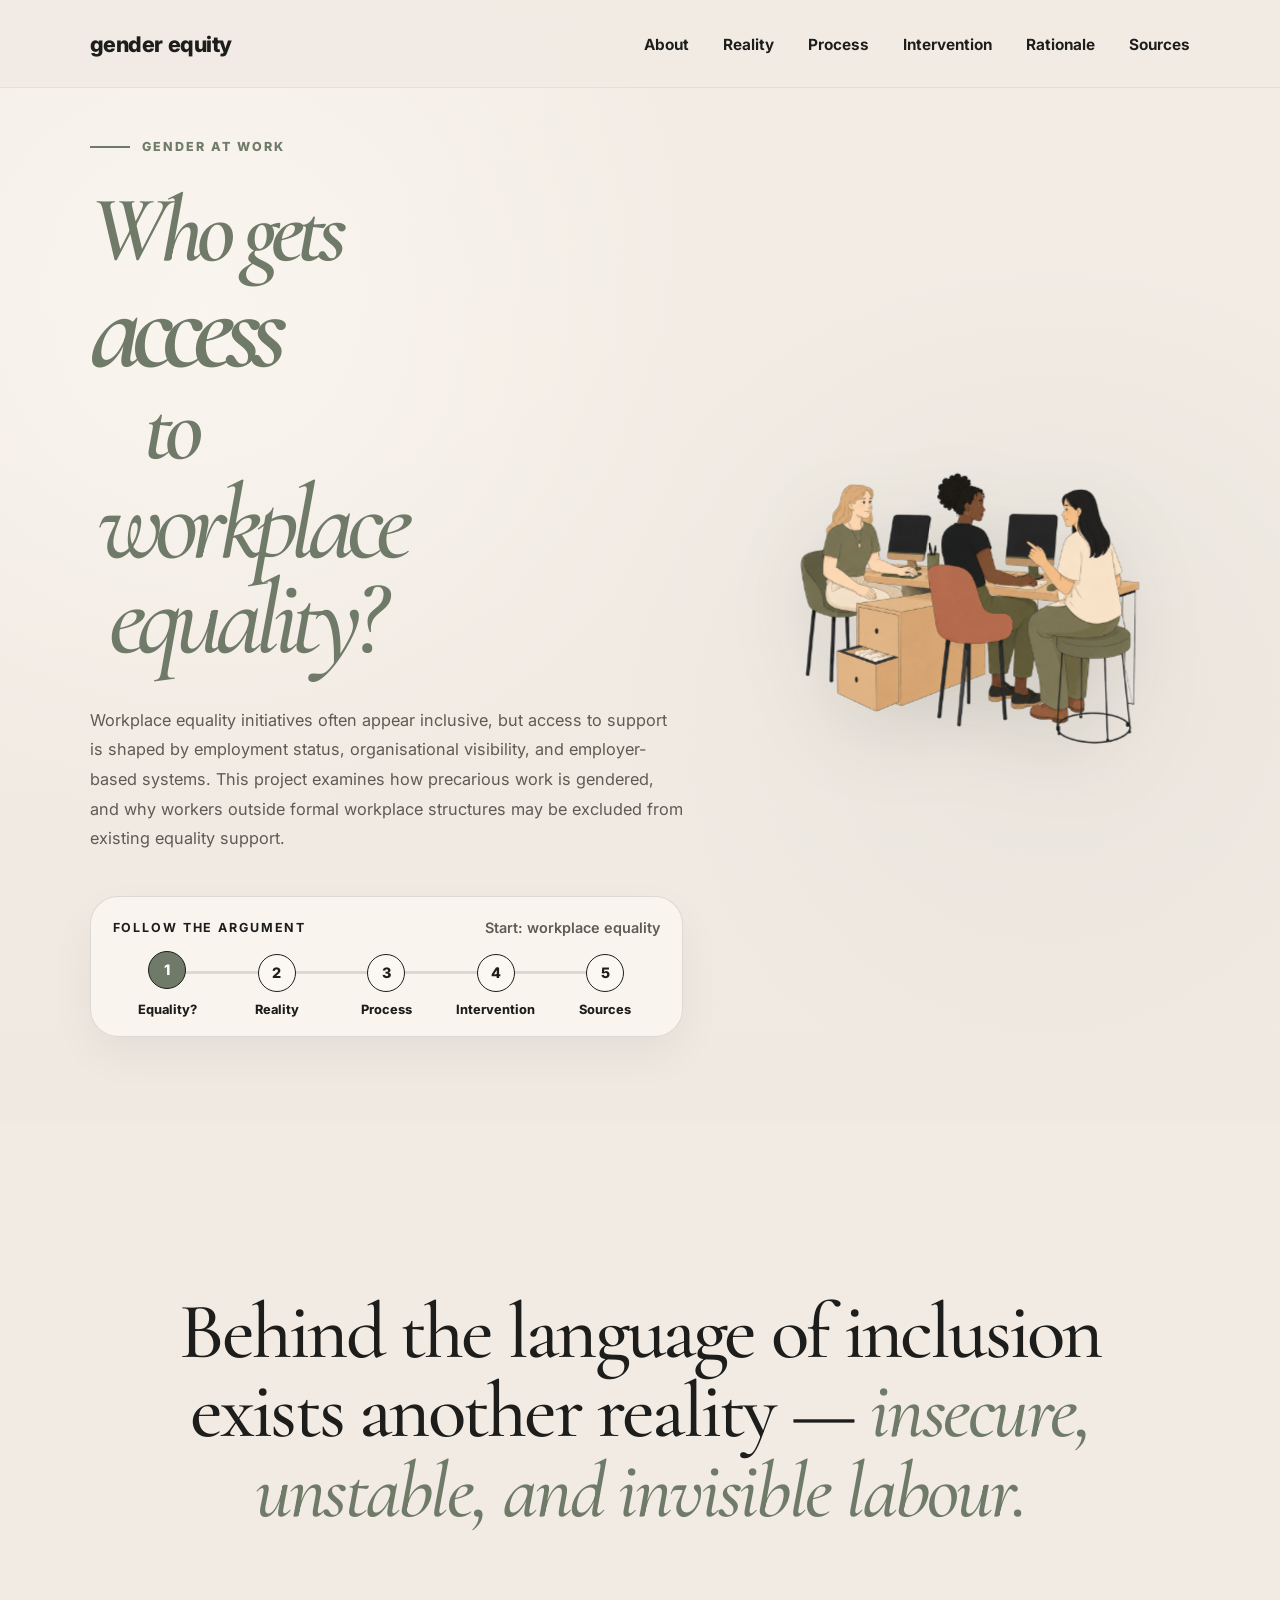
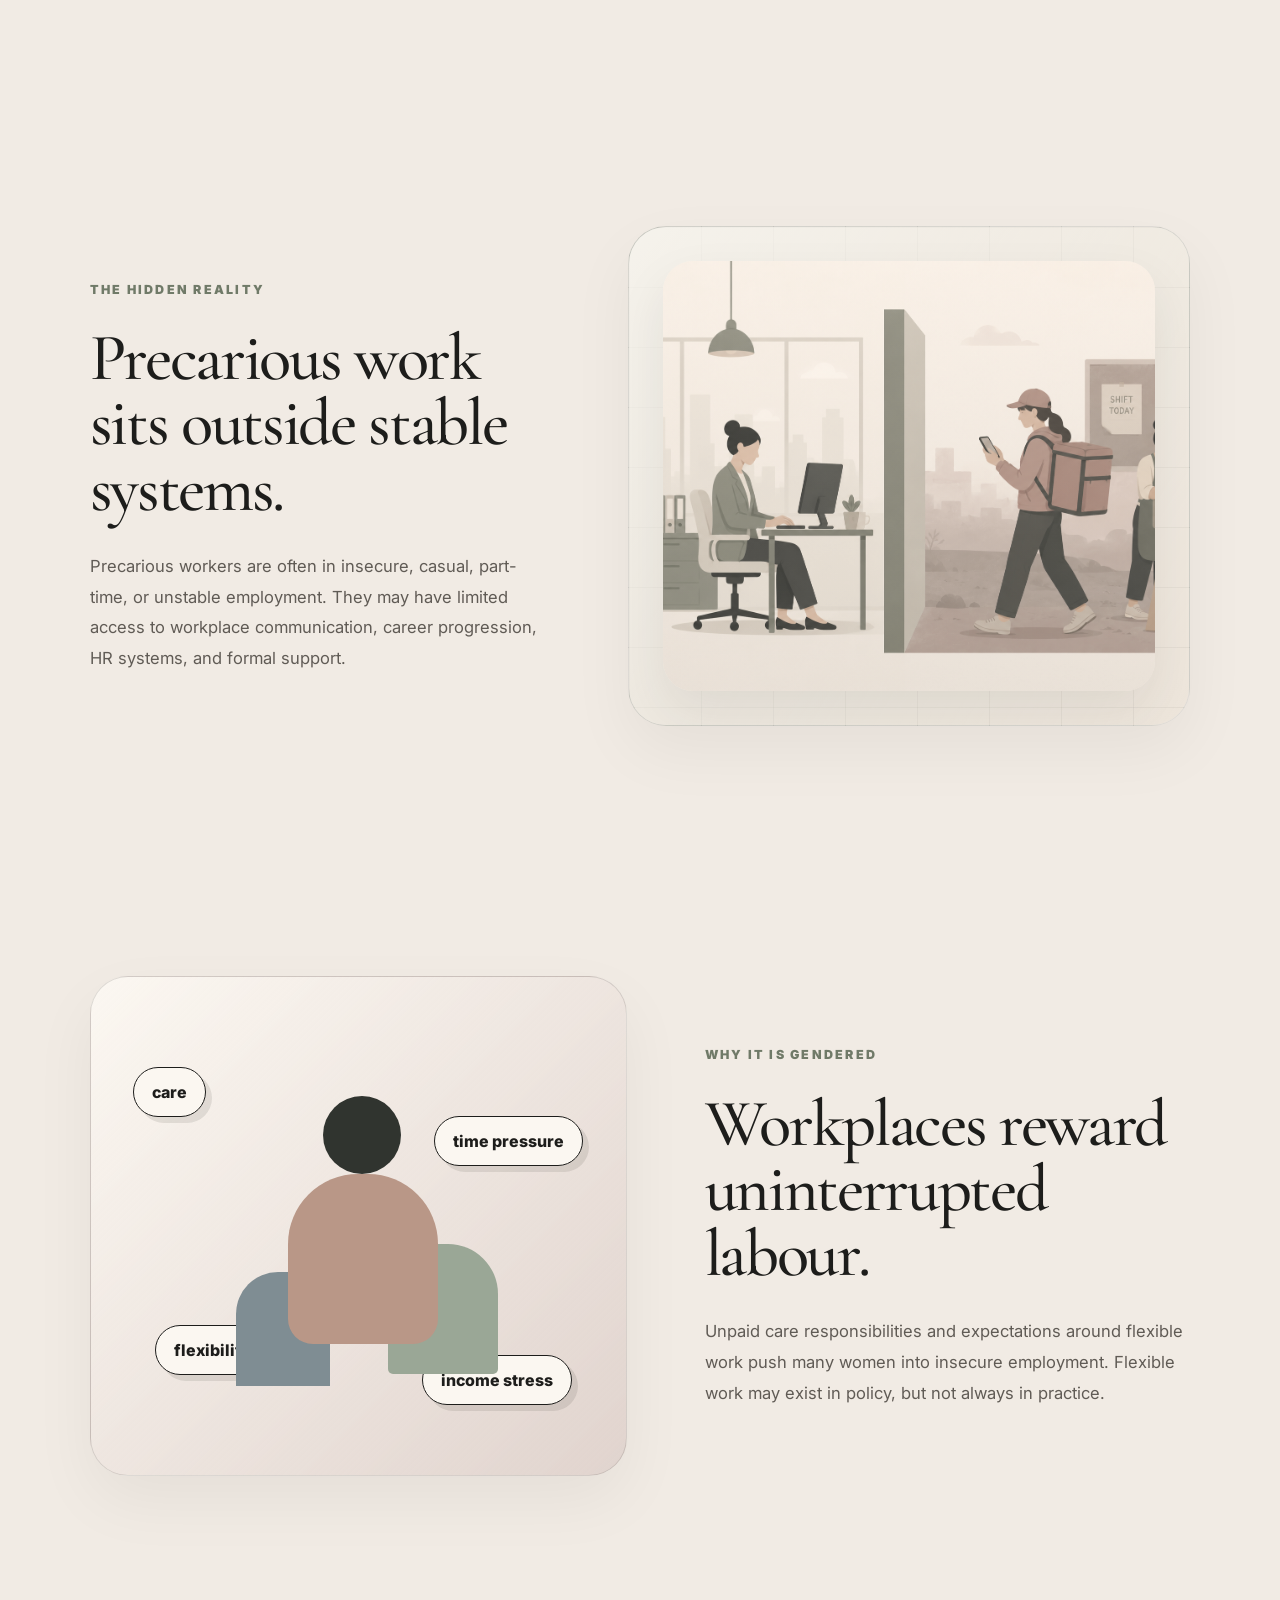
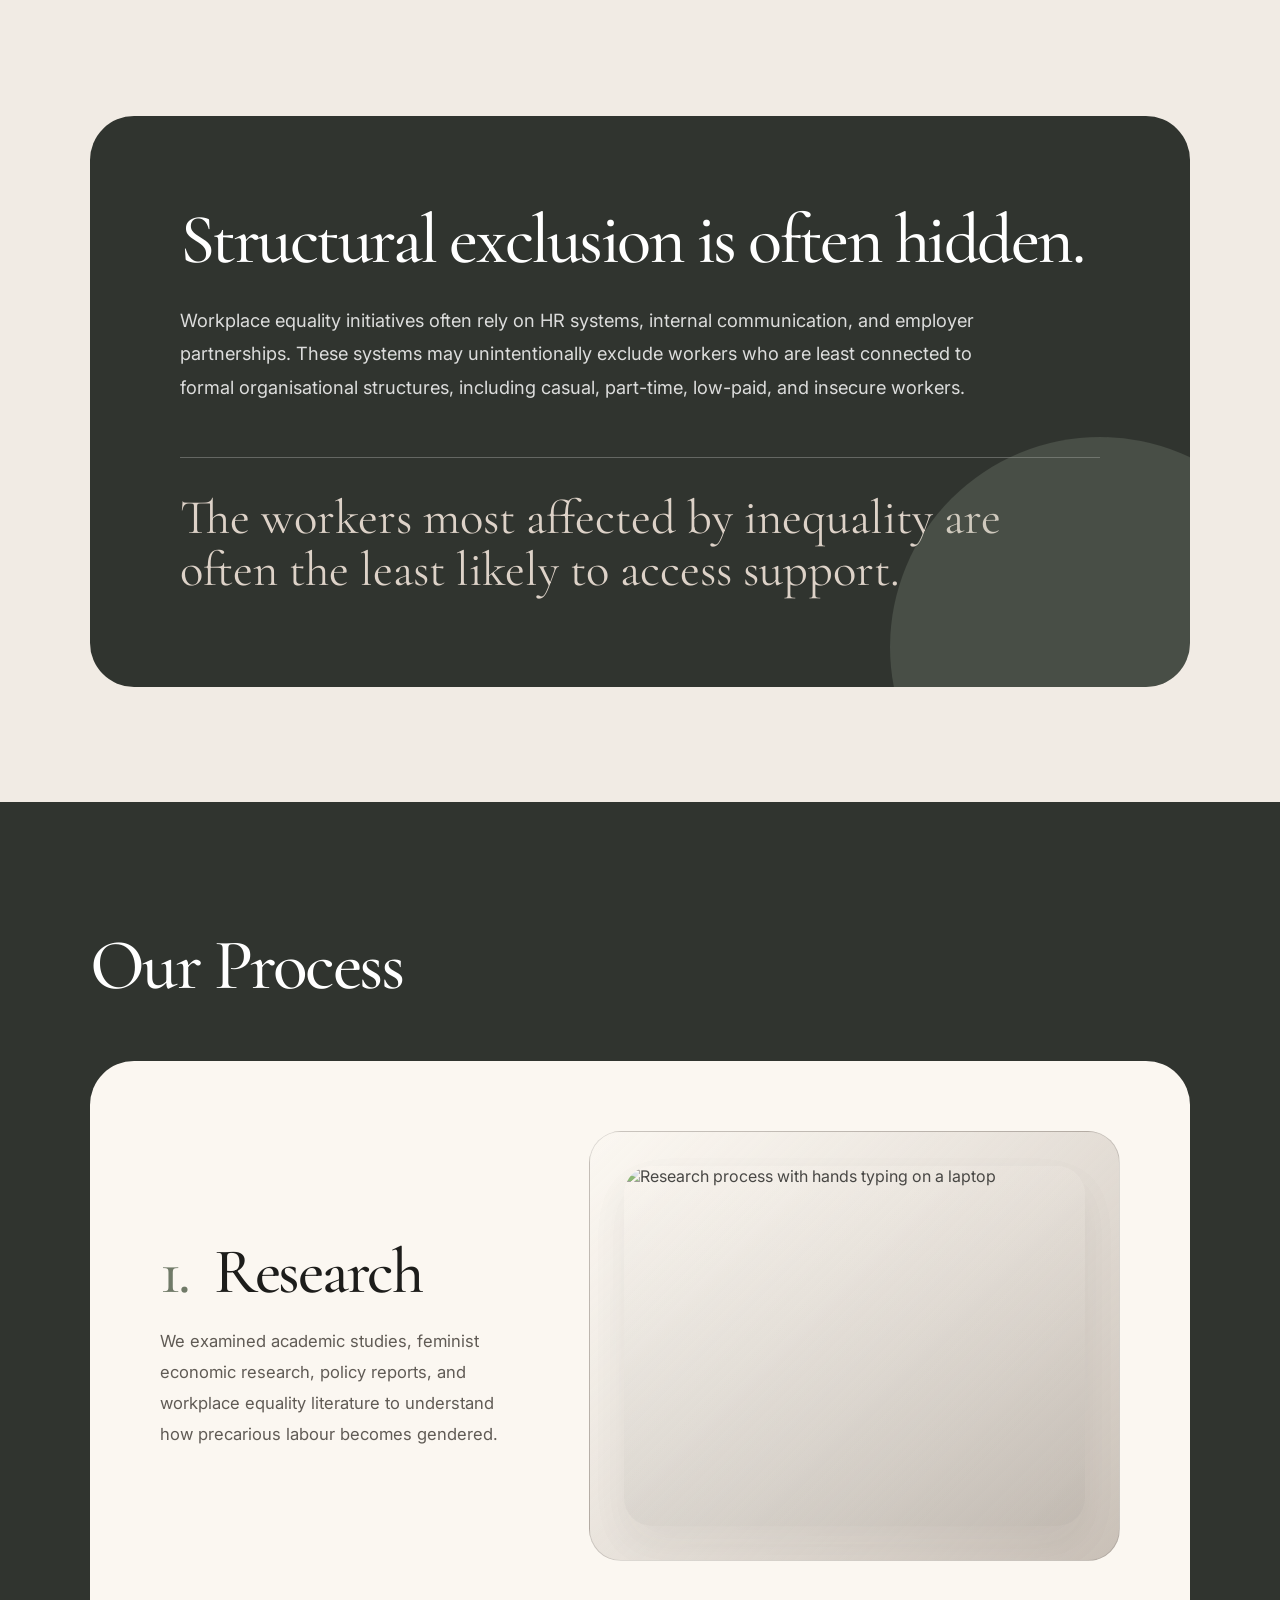
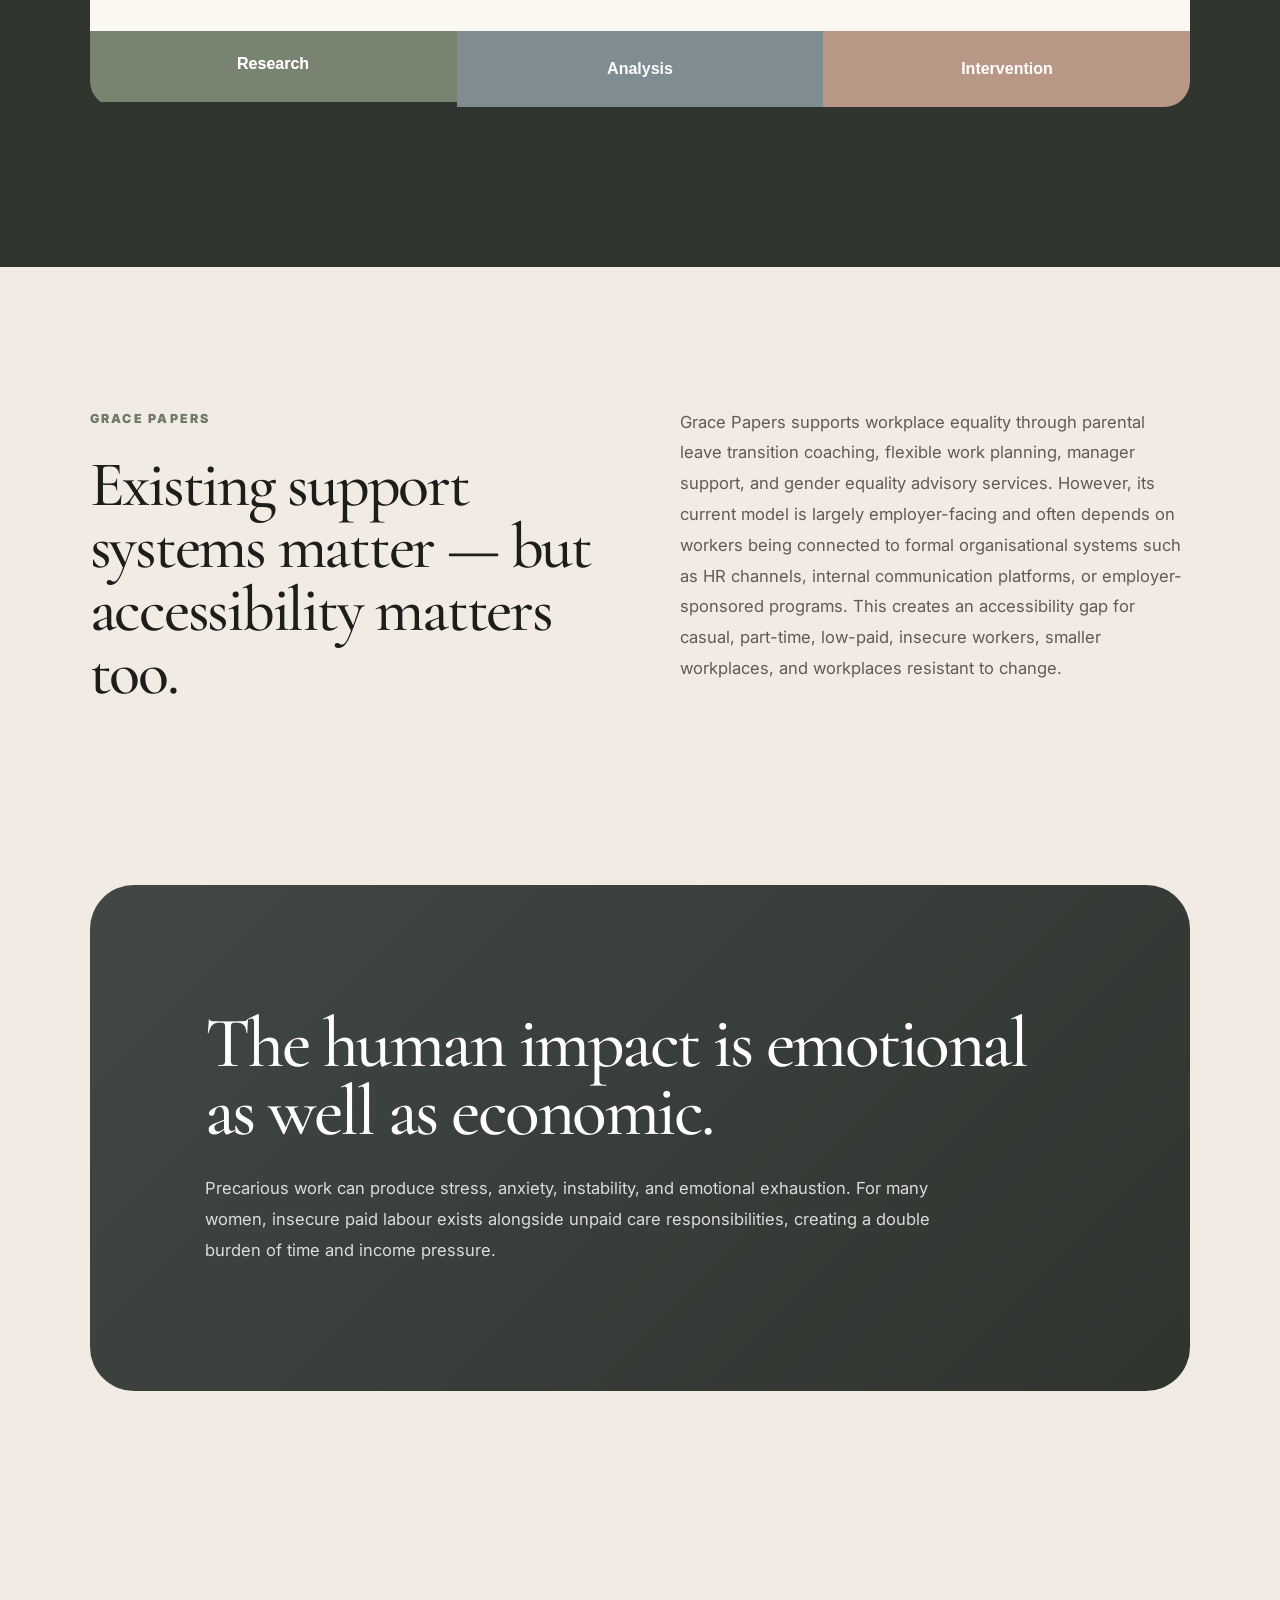
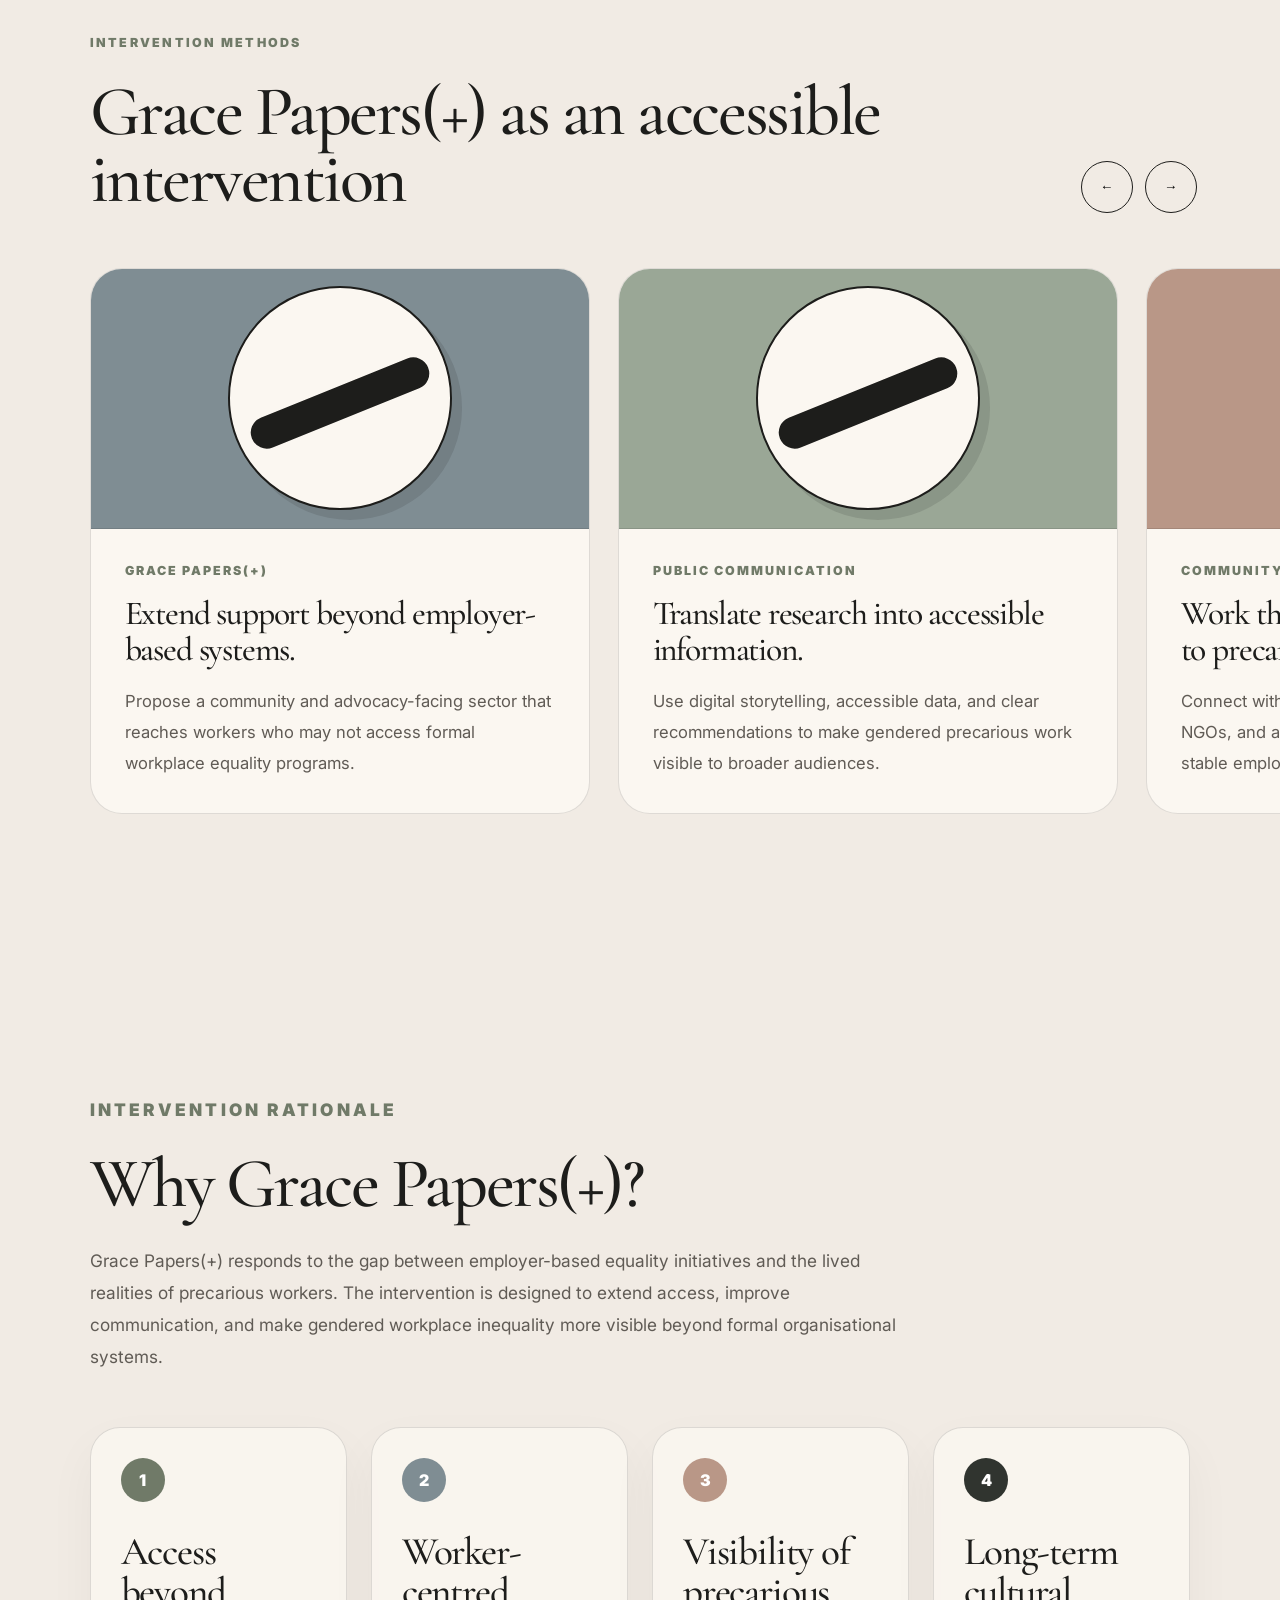
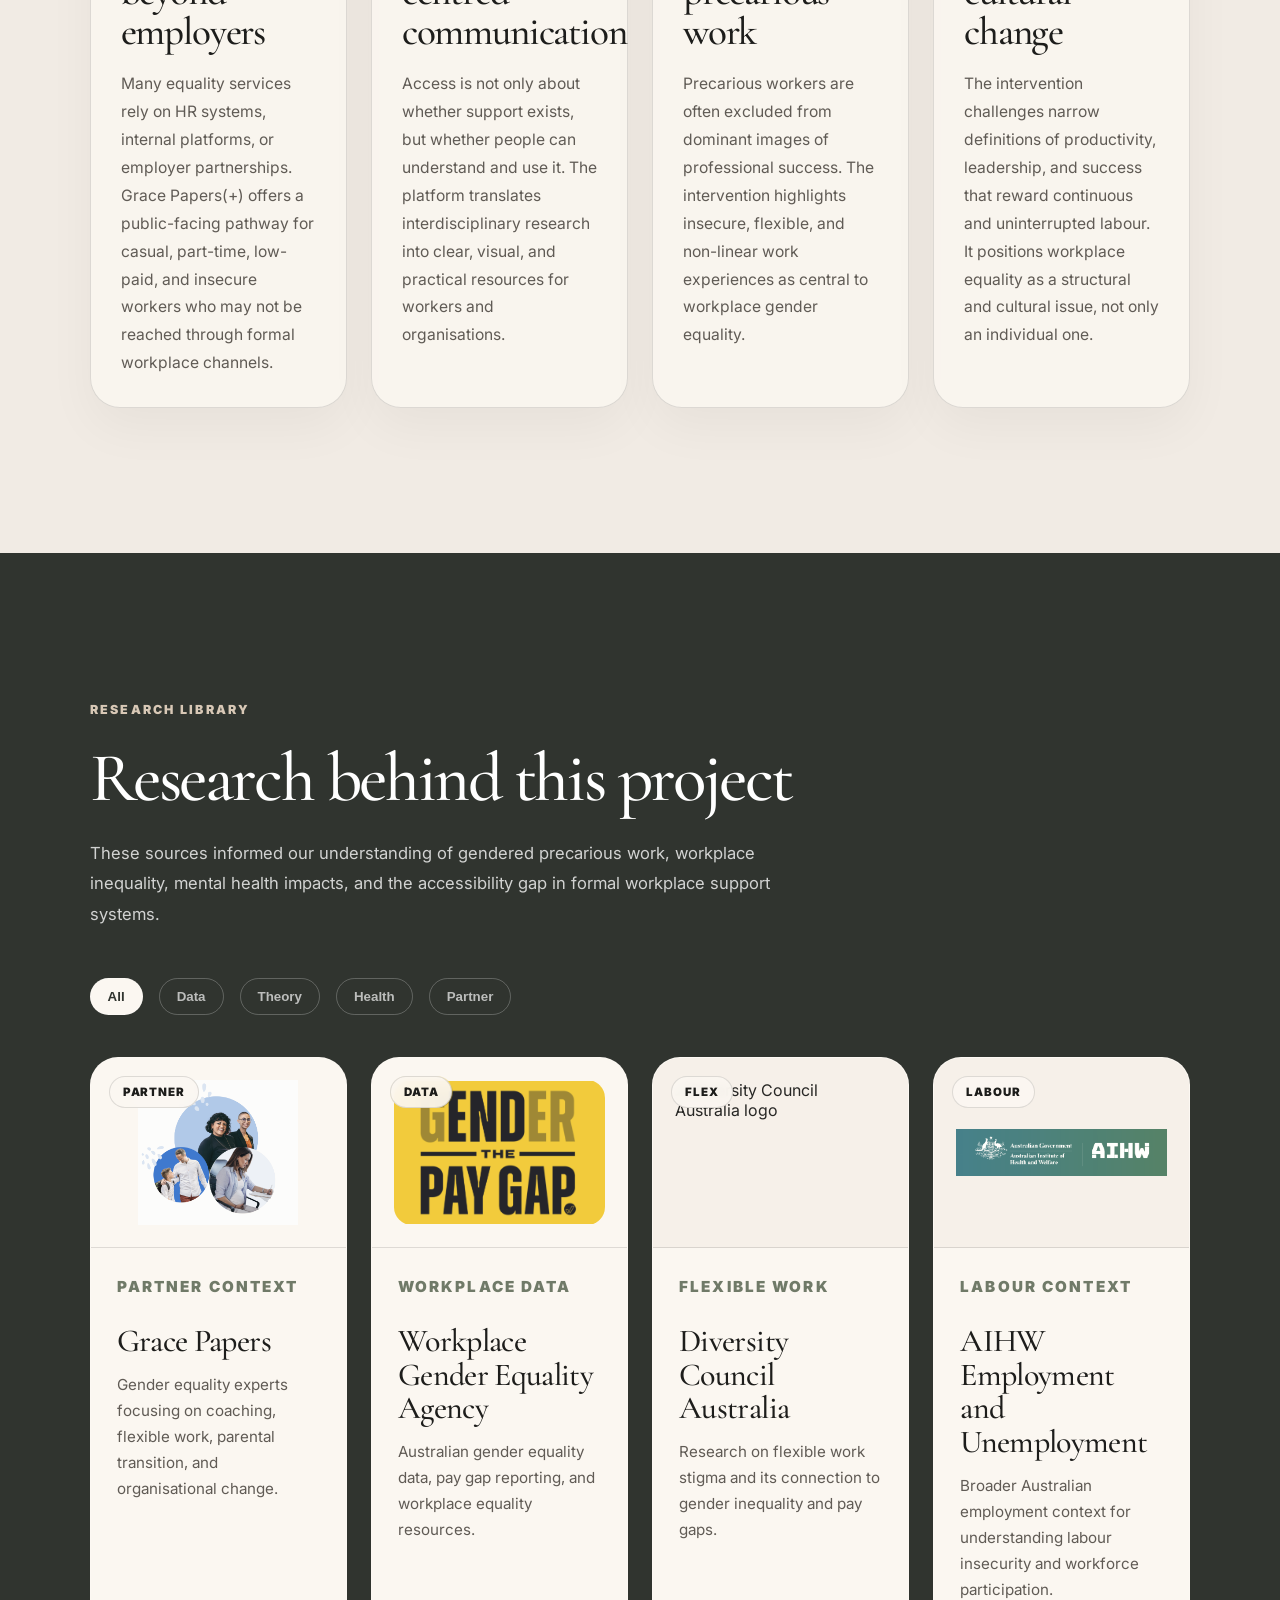
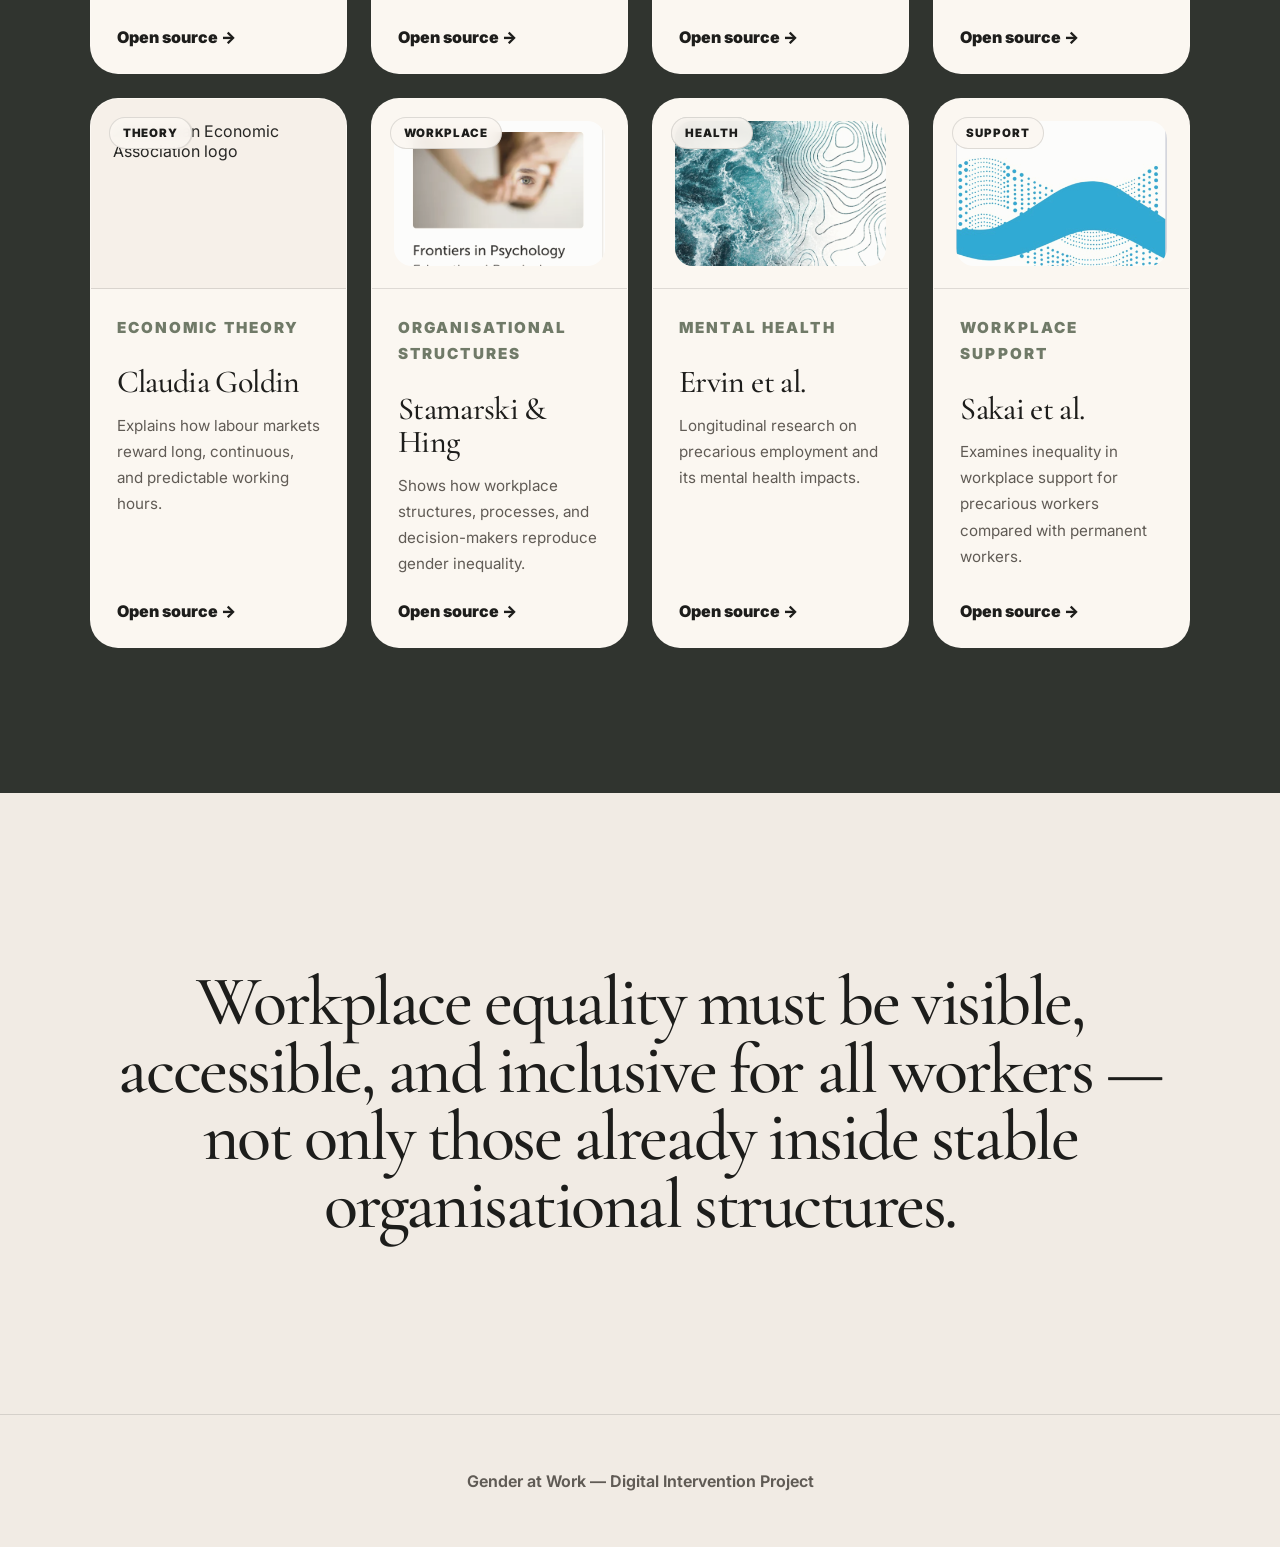
==== index.html @ 696046bb "Update index.html" ====
<!DOCTYPE html>
<html lang="en">
<head>
  <meta charset="UTF-8" />
  <meta name="viewport" content="width=device-width, initial-scale=1.0" />

  <title>Gender Equity & Precarious Work</title>

  <link rel="preconnect" href="https://fonts.googleapis.com">
  <link rel="preconnect" href="https://fonts.gstatic.com" crossorigin>
  <link href="https://fonts.googleapis.com/css2?family=Inter:wght@300;400;500;600;700;800&family=Cormorant+Garamond:wght@400;500;600&display=swap" rel="stylesheet">

  <style>
    :root{
      --bg:#f1ebe4;
      --paper:#fbf7f1;
      --paper2:#e5ded5;
      --ink:#1d1d1b;
      --muted:#605b55;
      --line:rgba(29,29,27,.13);

      --sage:#9aa796;
      --sage-dark:#707a68;
      --stone:#c9c0b7;
      --clay:#b99787;
      --rose:#c6aeaa;
      --slate:#7f8d93;
      --sand:#d8c9b8;
      --charcoal:#30342f;
    }

    *{
      margin:0;
      padding:0;
      box-sizing:border-box;
    }

    html{
      scroll-behavior:smooth;
    }

    body{
      background:var(--bg);
      color:var(--ink);
      font-family:"Inter", sans-serif;
      overflow-x:hidden;
    }

    h1,h2,h3{
      font-family:"Cormorant Garamond", serif;
      font-weight:500;
      letter-spacing:-.035em;
    }

    p{
      color:var(--muted);
      line-height:1.85;
      font-size:1.04rem;
    }

    .page-progress{
      position:fixed;
      top:0;
      left:0;
      height:4px;
      width:0%;
      background:var(--sage-dark);
      z-index:9999;
    }

    nav{
      position:fixed;
      top:0;
      left:0;
      width:100%;
      height:88px;
      padding:0 7%;
      display:flex;
      justify-content:space-between;
      align-items:center;
      z-index:1000;
      background:rgba(241,235,228,.92);
      backdrop-filter:blur(18px);
      border-bottom:1px solid rgba(29,29,27,.06);
      transition:.3s ease;
    }

    nav.scrolled{
      height:72px;
      box-shadow:0 8px 28px rgba(29,29,27,.06);
    }

    .logo{
      font-size:1.35rem;
      font-weight:800;
      text-transform:lowercase;
      letter-spacing:-.02em;
    }

    nav ul{
      display:flex;
      gap:34px;
      list-style:none;
    }

    nav a{
      color:var(--ink);
      text-decoration:none;
      font-weight:680;
      font-size:.96rem;
      transition:.25s ease;
    }

    nav a:hover{
      color:var(--sage-dark);
    }

    .fade-up{
      opacity:0;
      transform:translateY(42px);
      transition:opacity .85s ease, transform .85s ease;
    }

    .fade-up.show{
      opacity:1;
      transform:translateY(0);
    }

    /* HERO */

    .hero{
      min-height:100vh;
      padding:145px 7% 80px;
      display:grid;
      grid-template-columns:1.08fr .92fr;
      gap:72px;
      align-items:center;
    }

    .eyebrow{
      display:inline-flex;
      align-items:center;
      gap:12px;
      margin-bottom:26px;
      color:var(--sage-dark);
      font-size:.78rem;
      letter-spacing:.16em;
      text-transform:uppercase;
      font-weight:800;
    }

    .eyebrow::before{
      content:"";
      width:40px;
      height:2px;
      background:var(--sage-dark);
    }

    .hero h1{
      font-size:clamp(4rem, 7.8vw, 8.2rem);
      line-height:.89;
      max-width:1000px;
    }

    .hero h1 span{
      color:var(--sage-dark);
      font-style:italic;
    }

    .hero-description{
      margin-top:38px;
      max-width:660px;
      font-size:1.12rem;
    }

    /* PROGRESS NODES */

    .journey-progress{
      margin-top:42px;
      max-width:770px;
      background:rgba(251,247,241,.82);
      border:1px solid var(--line);
      border-radius:28px;
      padding:22px 22px 18px;
      box-shadow:0 18px 44px rgba(29,29,27,.05);
    }

    .journey-top{
      display:flex;
      justify-content:space-between;
      align-items:center;
      gap:16px;
      margin-bottom:18px;
    }

    .journey-top strong{
      font-size:.78rem;
      letter-spacing:.15em;
      text-transform:uppercase;
    }

    .journey-top span{
      color:var(--muted);
      font-size:.9rem;
      font-weight:600;
    }

    .journey-line{
      position:relative;
      display:grid;
      grid-template-columns:repeat(5,1fr);
    }

    .journey-line::before{
      content:"";
      position:absolute;
      left:8%;
      right:8%;
      top:17px;
      height:3px;
      background:rgba(29,29,27,.13);
      border-radius:999px;
      z-index:0;
    }

    .journey-fill{
      position:absolute;
      left:8%;
      top:17px;
      height:3px;
      width:0%;
      background:var(--sage-dark);
      border-radius:999px;
      z-index:1;
      transition:.25s ease;
    }

    .journey-node{
      position:relative;
      z-index:2;
      display:flex;
      flex-direction:column;
      align-items:center;
      gap:10px;
      text-decoration:none;
      color:var(--ink);
    }

    .journey-dot{
      width:38px;
      height:38px;
      border-radius:50%;
      border:1.7px solid var(--ink);
      background:var(--paper);
      display:flex;
      align-items:center;
      justify-content:center;
      font-weight:800;
      font-size:.9rem;
      transition:.3s ease;
    }

    .journey-node.active .journey-dot,
    .journey-node:hover .journey-dot{
      background:var(--sage-dark);
      color:white;
      transform:translateY(-3px);
    }

    .journey-label{
      font-size:.8rem;
      font-weight:750;
      text-align:center;
      max-width:100px;
      line-height:1.25;
    }

    /* HERO VISUAL WITH UPLOADED OFFICE IMAGE - CLEAN VERSION */

    .hero-art{
      min-height:680px;
      position:relative;
      overflow:hidden;
      border-radius:42px;
      background:
        radial-gradient(circle at 50% 45%, rgba(251,247,241,.95), rgba(216,201,184,.62) 52%, rgba(198,174,170,.35) 100%);
      border:1px solid var(--line);
      box-shadow:0 34px 80px rgba(29,29,27,.07);
      isolation:isolate;
    }

    .office-grid{
      display:none;
    }

    .ribbon{
      position:absolute;
      left:-18%;
      width:150%;
      height:62px;
      border-radius:999px;
      opacity:.35;
      mix-blend-mode:multiply;
      z-index:2;
    }

    .ribbon.one{
      top:34%;
      background:var(--sage);
      transform:rotate(-7deg);
      animation:ribbonOne 7s ease-in-out infinite;
    }

    .ribbon.two{
      top:63%;
      background:var(--rose);
      opacity:.18;
      transform:rotate(5deg);
      animation:ribbonTwo 8s ease-in-out infinite;
    }

    @keyframes ribbonOne{
      0%,100%{transform:translateX(-70px) rotate(-7deg);}
      50%{transform:translateX(60px) rotate(-7deg);}
    }

    @keyframes ribbonTwo{
      0%,100%{transform:translateX(60px) rotate(5deg);}
      50%{transform:translateX(-60px) rotate(5deg);}
    }

    .note{
      position:absolute;
      z-index:7;
      background:rgba(251,247,241,.94);
      border:1.7px solid var(--ink);
      border-radius:14px;
      padding:15px 18px;
      font-weight:800;
      box-shadow:7px 7px 0 rgba(29,29,27,.1);
      animation:floatNote 4.5s ease-in-out infinite;
      white-space:nowrap;
    }

    .note.n1{
      right:8%;
      top:13%;
      transform:rotate(3deg);
    }

    .note.n2{
      left:8%;
      top:16%;
      transform:rotate(-6deg);
      animation-delay:1s;
    }

    .note.n3{
      right:8%;
      bottom:8%;
      transform:rotate(-3deg);
      animation-delay:.4s;
    }

    @keyframes floatNote{
      0%,100%{margin-top:0;}
      50%{margin-top:-12px;}
    }

    .hero-image-wrap{
      position:absolute;
      left:50%;
      bottom:10%;
      width:108%;
      max-width:850px;
      z-index:4;
      transform:translateX(-50%);
      animation:assetFloat 5s ease-in-out infinite;
      filter:drop-shadow(0 26px 32px rgba(29,29,27,.14));
    }

    .hero-image-asset{
      display:block;
      width:100%;
      height:auto;
      object-fit:contain;
      filter:saturate(.82) sepia(.08) contrast(.96) brightness(1.02);
      mix-blend-mode:normal;
    }

    @keyframes assetFloat{
      0%,100%{
        transform:translateX(-50%) translateY(0);
      }
      50%{
        transform:translateX(-50%) translateY(-14px);
      }
    }

    .hero-art::after{
      content:"";
      position:absolute;
      inset:0;
      background:
        linear-gradient(180deg, rgba(251,247,241,.16), transparent 24%, transparent 72%, rgba(241,235,228,.18));
      pointer-events:none;
      z-index:6;
    }

    /* CONTENT */

    .big-statement{
      padding:170px 8%;
      text-align:center;
    }

    .big-statement h2{
      font-size:clamp(3rem, 6.2vw, 7rem);
      line-height:1;
      max-width:1280px;
      margin:auto;
    }

    .big-statement em{
      color:var(--sage-dark);
      font-style:italic;
    }

    .split-section{
      padding:125px 7%;
      display:grid;
      grid-template-columns:.9fr 1.1fr;
      gap:78px;
      align-items:center;
    }

    .split-section.reverse{
      grid-template-columns:1.05fr .95fr;
    }

    .section-tag{
      color:var(--sage-dark);
      font-size:.78rem;
      text-transform:uppercase;
      letter-spacing:.18em;
      font-weight:900;
      margin-bottom:24px;
    }

    .split-section h2{
      font-size:clamp(3.2rem, 5.2vw, 5.8rem);
      line-height:.98;
      margin-bottom:30px;
    }

    .visual-card{
      min-height:500px;
      border-radius:38px;
      background:var(--paper);
      border:1px solid var(--line);
      position:relative;
      overflow:hidden;
      box-shadow:0 25px 65px rgba(29,29,27,.05);
    }

    .visual-card.policy{
      background:
        linear-gradient(120deg, rgba(154,167,150,.26), transparent),
        linear-gradient(90deg, rgba(29,29,27,.08) 1px, transparent 1px) 0 0/72px 100%,
        linear-gradient(rgba(29,29,27,.08) 1px, transparent 1px) 0 0/100% 60px,
        var(--paper);
    }

    .visual-card.care{
      background:linear-gradient(135deg,var(--paper),rgba(198,174,170,.38));
    }

    .mini-person{
      position:absolute;
      width:210px;
      height:260px;
      left:50%;
      top:50%;
      transform:translate(-50%,-50%);
    }

    .mini-person::before{
      content:"";
      position:absolute;
      left:70px;
      top:0;
      width:78px;
      height:78px;
      border-radius:50%;
      background:var(--charcoal);
    }

    .mini-person::after{
      content:"";
      position:absolute;
      left:35px;
      top:78px;
      width:150px;
      height:170px;
      border-radius:70px 70px 25px 25px;
      background:var(--clay);
      box-shadow:80px 50px 0 -20px var(--sage), -80px 70px 0 -28px var(--slate);
    }

    .floating-word{
      position:absolute;
      padding:14px 18px;
      border:1.6px solid var(--ink);
      border-radius:999px;
      background:var(--paper);
      font-weight:800;
      box-shadow:6px 6px 0 rgba(29,29,27,.1);
    }

    .w1{left:8%;top:18%;}
    .w2{right:8%;top:28%;}
    .w3{left:12%;bottom:20%;}
    .w4{right:10%;bottom:14%;}

    .exclusion{
      margin:115px 7%;
      padding:90px;
      border-radius:44px;
      background:var(--charcoal);
      color:white;
      position:relative;
      overflow:hidden;
    }

    .exclusion::after{
      content:"";
      position:absolute;
      width:420px;
      height:420px;
      right:-120px;
      bottom:-170px;
      background:var(--sage);
      border-radius:50%;
      opacity:.22;
    }

    .exclusion h2{
      font-size:clamp(3rem, 5.5vw, 6.2rem);
      line-height:.96;
      margin-bottom:30px;
      max-width:1000px;
    }

    .exclusion p{
      color:rgba(255,255,255,.83);
      max-width:850px;
      font-size:1.14rem;
    }

    .quote-line{
      margin-top:52px;
      padding-top:34px;
      border-top:1px solid rgba(255,255,255,.25);
      font-family:"Cormorant Garamond",serif;
      font-size:clamp(2.3rem, 3.8vw, 4.2rem);
      line-height:1.08;
      color:#ddd2c8;
    }

    /* PROCESS */

    .process{
      padding:130px 7% 160px;
      background:var(--charcoal);
      color:white;
    }

    .process h2{
      font-size:clamp(3.5rem, 5.6vw, 6.4rem);
      line-height:.96;
      margin-bottom:60px;
    }

    .process-stage{
      background:var(--paper);
      color:var(--ink);
      border-radius:44px 44px 0 0;
      min-height:560px;
      padding:70px;
      display:grid;
      grid-template-columns:.82fr 1.18fr;
      gap:60px;
      align-items:center;
    }

    .stage-copy{display:none;}
    .stage-copy.active{
      display:block;
      animation:contentIn .45s ease both;
    }

    .stage-copy h3{
      font-size:clamp(3.2rem, 5vw, 5.8rem);
      line-height:.95;
      margin-bottom:24px;
    }

    .stage-copy h3 span{
      color:var(--sage-dark);
      margin-right:12px;
    }

    .stage-visual{
      position:relative;
      min-height:430px;
      border-radius:32px;
      overflow:hidden;
      border:1px solid var(--line);
      background:linear-gradient(135deg,var(--paper),var(--stone));
    }

    .shape{
      position:absolute;
      border:2.6px solid var(--ink);
      box-shadow:10px 10px 0 rgba(29,29,27,.11);
    }

    .shape.laptop{
      width:320px;height:190px;right:11%;top:18%;
      border-radius:18px;background:var(--slate);
    }

    .shape.laptop::after{
      content:"research";
      color:white;
      font-weight:900;
      text-transform:uppercase;
      letter-spacing:.18em;
      position:absolute;
      inset:0;
      display:flex;
      align-items:center;
      justify-content:center;
    }

    .shape.circle{
      width:145px;height:145px;border-radius:50%;
      left:12%;bottom:12%;background:var(--clay);
    }

    .shape.paper{
      width:220px;height:140px;
      left:15%;top:18%;
      border-radius:18px;background:var(--paper);
      transform:rotate(-7deg);
    }

    .shape.bar{
      width:65%;height:55px;
      left:18%;bottom:22%;
      border-radius:999px;background:var(--sage);
      transform:rotate(-5deg);
    }

    .process-buttons{
      display:grid;
      grid-template-columns:repeat(3,1fr);
      border-radius:0 0 26px 26px;
      overflow:hidden;
    }

    .process-buttons button{
      min-height:76px;
      border:0;
      color:white;
      font-weight:850;
      font-size:1rem;
      cursor:pointer;
      transition:.28s ease;
      background:var(--sage-dark);
    }

    .process-buttons button:nth-child(2){background:var(--slate);}
    .process-buttons button:nth-child(3){background:var(--clay);}

    .process-buttons button.active{
      filter:brightness(1.08);
      transform:translateY(-5px);
    }

    @keyframes contentIn{
      from{opacity:0;transform:translateY(18px);}
      to{opacity:1;transform:translateY(0);}
    }

    .grace{
      padding:140px 7%;
      display:grid;
      grid-template-columns:1fr 1fr;
      gap:80px;
    }

    .grace h2{
      font-size:clamp(3.2rem, 5vw, 5.7rem);
      line-height:.98;
    }

    .impact{
      margin:40px 7% 110px;
      border-radius:44px;
      overflow:hidden;
      background:
        linear-gradient(rgba(48,52,47,.78),rgba(48,52,47,.78)),
        linear-gradient(135deg,var(--slate),var(--charcoal));
      color:white;
      padding:125px 9%;
    }

    .impact h2{
      font-size:clamp(3.2rem, 5.6vw, 5.8rem);
      line-height:.96;
      margin-bottom:26px;
    }

    .impact p{
      color:rgba(255,255,255,.82);
      max-width:760px;
    }

    /* METHODS */

    .methods{
      padding:130px 0 145px 7%;
      overflow:hidden;
    }

    .methods-head{
      padding-right:7%;
      display:flex;
      justify-content:space-between;
      align-items:end;
      gap:30px;
      margin-bottom:55px;
    }

    .methods h2{
      font-size:clamp(3.5rem, 5.5vw, 6rem);
      line-height:.96;
    }

    .slider-controls{
      display:flex;
      gap:12px;
    }

    .slider-controls button{
      width:52px;height:52px;border-radius:50%;
      border:1.7px solid var(--ink);
      background:transparent;
      cursor:pointer;
      font-weight:900;
      transition:.25s ease;
    }

    .slider-controls button:hover{
      background:var(--ink);
      color:white;
    }

    .method-slider{
      display:flex;
      gap:28px;
      overflow-x:auto;
      padding-right:7%;
      scroll-snap-type:x mandatory;
      scrollbar-width:none;
      cursor:grab;
    }

    .method-slider::-webkit-scrollbar{display:none;}

    .method-card{
      min-width:min(500px,82vw);
      border-radius:32px;
      background:var(--paper);
      overflow:hidden;
      border:1px solid var(--line);
      scroll-snap-align:start;
      transition:.35s ease;
    }

    .method-card:hover{
      transform:translateY(-10px);
      box-shadow:0 26px 62px rgba(29,29,27,.08);
    }

    .method-visual{
      height:260px;
      position:relative;
      background:var(--slate);
      border-bottom:1px solid var(--line);
      overflow:hidden;
    }

    .method-visual.sage{background:var(--sage);}
    .method-visual.clay{background:var(--clay);}
    .method-visual.rose{background:var(--rose);}

    .method-visual::before{
      content:"";
      position:absolute;
      width:220px;height:220px;border-radius:50%;
      background:var(--paper);
      border:2.6px solid var(--ink);
      left:50%;top:50%;
      transform:translate(-50%,-50%);
      box-shadow:10px 10px 0 rgba(29,29,27,.12);
    }

    .method-visual::after{
      content:"";
      position:absolute;
      width:190px;height:32px;border-radius:999px;
      background:var(--ink);
      left:50%;top:52%;
      transform:translate(-50%,-50%) rotate(-22deg);
    }

    .method-content{
      padding:34px;
    }

    .method-content span{
      display:block;
      color:var(--sage-dark);
      font-size:.78rem;
      text-transform:uppercase;
      letter-spacing:.16em;
      font-weight:900;
      margin-bottom:18px;
    }

    .method-card h3{
      font-size:clamp(2.1rem,2.5vw,2.8rem);
      line-height:1.08;
      margin-bottom:18px;
    }

    /* SOURCES - fixed clean grid */

    .sources-section{
      padding:145px 7%;
      background:var(--charcoal);
      color:white;
    }

    .sources-header{
      max-width:900px;
      margin-bottom:48px;
    }

    .sources-header .section-tag{
      color:#d8c8b6;
    }

    .sources-header h2{
      font-size:clamp(3.4rem, 5.4vw, 6rem);
      line-height:.96;
      margin-bottom:26px;
    }

    .sources-header p{
      max-width:720px;
      color:rgba(255,255,255,.78);
    }

    .source-filters{
      display:flex;
      gap:16px;
      align-items:center;
      flex-wrap:wrap;
      margin-bottom:42px;
    }

    .source-filter{
      border:1px solid rgba(255,255,255,.24);
      background:transparent;
      color:rgba(255,255,255,.68);
      border-radius:999px;
      padding:10px 17px;
      font-weight:800;
      cursor:pointer;
      transition:.25s ease;
    }

    .source-filter:hover,
    .source-filter.active{
      color:var(--charcoal);
      background:var(--paper);
    }

    .sources-grid{
      display:grid;
      grid-template-columns:repeat(4, minmax(0, 1fr));
      gap:24px;
      align-items:stretch;
    }

    .source-card{
      min-height:430px;
      background:var(--paper);
      color:var(--ink);
      border-radius:28px;
      overflow:hidden;
      text-decoration:none;
      border:1px solid rgba(255,255,255,.1);
      display:flex;
      flex-direction:column;
      transition:.35s ease;
    }

    .source-card:hover{
      transform:translateY(-8px);
      box-shadow:0 22px 55px rgba(0,0,0,.2);
    }

    .source-card.hide{
      display:none;
    }

    .source-visual{
      height:170px;
      position:relative;
      background:var(--stone);
      border-bottom:1px solid var(--line);
      overflow:hidden;
    }

    .source-visual::before{
      content:"";
      position:absolute;
      width:150px;height:150px;border-radius:50%;
      left:50%;top:50%;
      transform:translate(-50%,-50%);
      border:2.4px solid var(--ink);
      background:var(--paper);
      box-shadow:8px 8px 0 rgba(29,29,27,.12);
    }

    .source-visual::after{
      content:"";
      position:absolute;
      width:138px;height:24px;
      left:50%;top:52%;
      transform:translate(-50%,-50%) rotate(-20deg);
      border-radius:999px;
      background:var(--ink);
    }

    .source-visual span{
      position:absolute;
      left:22px;
      top:20px;
      z-index:2;
      background:var(--paper);
      border:1px solid var(--line);
      border-radius:999px;
      padding:8px 13px;
      font-size:.72rem;
      text-transform:uppercase;
      letter-spacing:.08em;
      font-weight:900;
    }

    .grace-visual{background:var(--sand);}
    .wgea-visual{background:var(--slate);}
    .dca-visual{background:var(--sage);}
    .aihw-visual{background:var(--clay);}
    .goldin-visual{background:var(--rose);}
    .stamarski-visual{background:var(--stone);}
    .ervin-visual{background:#cab6a6;}
    .sakai-visual{background:#aab0a0;}

    .source-content{
      padding:26px;
      flex:1;
      display:flex;
      flex-direction:column;
    }

    .source-category{
      color:var(--sage-dark);
      font-size:.72rem;
      letter-spacing:.14em;
      text-transform:uppercase;
      font-weight:900;
      margin-bottom:14px;
    }

    .source-content h3{
      font-size:2rem;
      line-height:1.05;
      margin-bottom:14px;
      letter-spacing:-.02em;
    }

    .source-content p{
      font-size:.95rem;
      line-height:1.72;
      margin-bottom:24px;
    }

    .read-link{
      margin-top:auto;
      font-weight:900;
      color:var(--ink);
    }

    .conclusion{
      padding:175px 8%;
      text-align:center;
    }

    .conclusion h2{
      font-size:clamp(3rem, 5.5vw, 6.2rem);
      line-height:.96;
      max-width:1280px;
      margin:auto;
    }

    footer{
      padding:56px 7%;
      text-align:center;
      border-top:1px solid var(--line);
      color:var(--muted);
      font-weight:650;
    }

    @media(max-width:1200px){
      .sources-grid{grid-template-columns:repeat(3,1fr);}
    }

    @media(max-width:1000px){
      nav ul{gap:20px;}
      .hero,
      .split-section,
      .split-section.reverse,
      .process-stage,
      .grace{
        grid-template-columns:1fr;
      }

      .hero-art{min-height:560px;}
      .hero-image-wrap{
        width:100%;
        max-width:760px;
        bottom:10%;
      }

      .sources-grid{grid-template-columns:repeat(2,1fr);}
      .methods-head{align-items:start;flex-direction:column;}
    }

    @media(max-width:720px){
      nav{height:78px;padding:0 5%;}
      nav ul{display:none;}
      .hero{padding:115px 5% 60px;}
      .hero-art{min-height:460px;}
      .hero-image-wrap{
        width:108%;
        bottom:11%;
      }
      .note{
        font-size:.76rem;
        padding:10px 12px;
      }
      .note.n2{left:5%;top:10%;}
      .note.n1{right:5%;top:18%;}
      .note.n3{right:5%;bottom:7%;}
      .journey-top{align-items:flex-start;flex-direction:column;gap:4px;}
      .journey-line{
        overflow-x:auto;
        display:flex;
        gap:28px;
        padding-bottom:8px;
      }
      .journey-line::before,.journey-fill{display:none;}
      .journey-node{min-width:86px;}
      .split-section{padding:90px 5%;gap:40px;}
      .process{padding:90px 5% 110px;}
      .process-stage{padding:34px;}
      .process-buttons button{font-size:.84rem;min-height:62px;}
      .methods{padding-left:5%;}
      .method-slider{padding-right:5%;}
      .sources-section{padding:105px 5%;}
      .sources-grid{grid-template-columns:1fr;}
      .source-card{min-height:auto;}
      .exclusion{padding:40px;margin:70px 5%;}
    }
  
    /* USER UPLOADED IMAGE REPLACEMENTS */

    .precarious-image-wrap{
      position:absolute;
      inset:0;
      display:flex;
      align-items:center;
      justify-content:center;
      padding:34px;
      background:linear-gradient(135deg, rgba(251,247,241,.78), rgba(216,201,184,.38));
    }

    .precarious-image{
      width:100%;
      height:100%;
      object-fit:cover;
      border-radius:30px;
      filter:saturate(.78) sepia(.08) contrast(.96) brightness(1.02);
      box-shadow:0 22px 50px rgba(29,29,27,.08);
    }

    .research-image-wrap{
      position:absolute;
      inset:0;
      display:flex;
      align-items:center;
      justify-content:center;
      padding:34px;
      background:linear-gradient(135deg, rgba(251,247,241,.7), rgba(201,192,183,.38));
    }

    .research-image{
      width:100%;
      height:100%;
      object-fit:cover;
      border-radius:28px;
      filter:saturate(.72) sepia(.12) contrast(.9) brightness(1.06);
      opacity:.9;
    }

    .research-image-wrap::after,
    .precarious-image-wrap::after{
      content:"";
      position:absolute;
      inset:34px;
      border-radius:30px;
      background:linear-gradient(180deg, rgba(251,247,241,.10), rgba(48,52,47,.08));
      pointer-events:none;
    }

  
    /* PROCESS STAGE IMAGE SWITCHING */

    .process-image-panel{
      position:absolute;
      inset:0;
      display:none;
      align-items:center;
      justify-content:center;
      padding:34px;
      background:linear-gradient(135deg, rgba(251,247,241,.72), rgba(201,192,183,.38));
    }

    .process-image-panel.active{
      display:flex;
      animation:contentIn .42s ease both;
    }

    .process-image-panel img{
      width:100%;
      height:100%;
      object-fit:cover;
      border-radius:28px;
      filter:saturate(.72) sepia(.12) contrast(.9) brightness(1.06);
      opacity:.92;
      box-shadow:0 18px 42px rgba(29,29,27,.08);
    }

    .process-image-panel::after{
      content:"";
      position:absolute;
      inset:34px;
      border-radius:28px;
      background:linear-gradient(180deg, rgba(251,247,241,.08), rgba(48,52,47,.08));
      pointer-events:none;
    }

  
    /* RESOURCE CARD IMAGE REPLACEMENTS */

    .source-visual.has-image{
      height:190px;
      display:flex;
      align-items:center;
      justify-content:center;
      padding:22px;
      background:var(--paper);
    }

    .source-visual.has-image::before,
    .source-visual.has-image::after{
      display:none;
    }

    .source-visual.has-image img{
      width:100%;
      height:100%;
      object-fit:contain;
      border-radius:18px;
      filter:saturate(.78) sepia(.06) contrast(.94) brightness(1.02);
    }

    .source-visual.has-image.source-photo img{
      object-fit:cover;
    }

    .source-visual.has-image.source-logo-dark{
      background:#f6f0e9;
    }

    .source-visual.has-image.source-logo-dark img{
      filter:saturate(.82) sepia(.08) contrast(.92) brightness(1.04);
    }

    .source-visual.has-image span{
      left:18px;
      top:18px;
      background:rgba(251,247,241,.92);
      backdrop-filter:blur(6px);
    }

  
    /* CLEAN HERO IMAGE + SEQUENTIAL SPEECH BUBBLES */

    .hero-art{
      min-height:680px;
      position:relative;
      overflow:hidden;
      border-radius:42px;
      background:
        radial-gradient(circle at 50% 52%, rgba(251,247,241,.98), rgba(225,214,204,.64) 62%, rgba(198,174,170,.25) 100%);
      border:1px solid var(--line);
      box-shadow:0 34px 80px rgba(29,29,27,.07);
      isolation:isolate;
    }

    .office-grid{
      display:none !important;
    }

    .ribbon{
      display:none !important;
    }

    .hero-image-wrap{
      position:absolute;
      left:50%;
      bottom:8%;
      width:108%;
      max-width:850px;
      z-index:4;
      transform:translateX(-50%);
      animation:assetFloat 5.5s ease-in-out infinite;
      filter:drop-shadow(0 22px 28px rgba(29,29,27,.12));
    }

    .hero-image-asset{
      display:block;
      width:100%;
      height:auto;
      object-fit:contain;
      filter:saturate(.86) sepia(.06) contrast(.96) brightness(1.02);
      mix-blend-mode:normal;
    }

    .note{
      position:absolute;
      z-index:8;
      background:rgba(251,247,241,.96);
      border:1.7px solid var(--ink);
      border-radius:18px;
      padding:13px 17px;
      font-weight:850;
      box-shadow:6px 6px 0 rgba(29,29,27,.10);
      white-space:nowrap;
      opacity:0;
      transform:translateY(16px) scale(.92);
      animation:bubblePop .65s cubic-bezier(.16,1,.3,1) forwards;
    }

    .note::after{
      content:"";
      position:absolute;
      width:14px;
      height:14px;
      background:rgba(251,247,241,.96);
      border-right:1.7px solid var(--ink);
      border-bottom:1.7px solid var(--ink);
      transform:rotate(45deg);
    }

    .note.n1{
      left:9%;
      top:31%;
      animation-delay:.45s;
    }

    .note.n1::after{
      right:22px;
      bottom:-8px;
    }

    .note.n2{
      right:7%;
      top:25%;
      animation-delay:1.2s;
    }

    .note.n2::after{
      left:24px;
      bottom:-8px;
    }

    .note.n3{
      right:9%;
      bottom:13%;
      animation-delay:1.95s;
    }

    .note.n3::after{
      left:28px;
      top:-8px;
      border-right:0;
      border-bottom:0;
      border-left:1.7px solid var(--ink);
      border-top:1.7px solid var(--ink);
    }

    @keyframes bubblePop{
      0%{
        opacity:0;
        transform:translateY(16px) scale(.92);
      }
      65%{
        opacity:1;
        transform:translateY(-3px) scale(1.03);
      }
      100%{
        opacity:1;
        transform:translateY(0) scale(1);
      }
    }

    @keyframes assetFloat{
      0%,100%{
        transform:translateX(-50%) translateY(0);
      }
      50%{
        transform:translateX(-50%) translateY(-10px);
      }
    }

    .hero-art::after{
      content:"";
      position:absolute;
      inset:0;
      background:
        linear-gradient(180deg, rgba(251,247,241,.20), transparent 26%, transparent 76%, rgba(241,235,228,.22));
      pointer-events:none;
      z-index:6;
    }

    @media(max-width:1000px){
      .hero-image-wrap{
        width:105%;
        max-width:780px;
        bottom:9%;
      }

      .note.n1{left:7%;top:25%;}
      .note.n2{right:6%;top:22%;}
      .note.n3{right:7%;bottom:10%;}
    }

    @media(max-width:720px){
      .hero-art{min-height:480px;}

      .hero-image-wrap{
        width:118%;
        bottom:9%;
      }

      .note{
        font-size:.76rem;
        padding:10px 12px;
        border-radius:14px;
      }

      .note.n1{left:5%;top:18%;}
      .note.n2{right:5%;top:13%;}
      .note.n3{right:5%;bottom:7%;}
    }

  
    /* FINAL CLEAN HERO LAYOUT OVERRIDE */

    .hero-art{
      min-height:680px !important;
      position:relative !important;
      overflow:hidden !important;
      border-radius:42px !important;
      background:
        radial-gradient(circle at 52% 48%, rgba(251,247,241,.98), rgba(232,222,213,.78) 58%, rgba(211,196,185,.38) 100%) !important;
      border:1px solid var(--line) !important;
      box-shadow:0 34px 80px rgba(29,29,27,.07) !important;
      isolation:isolate !important;
    }

    .hero-soft-panel{
      position:absolute;
      inset:32px;
      border-radius:34px;
      background:
        linear-gradient(180deg, rgba(251,247,241,.58), rgba(241,235,228,.18)),
        radial-gradient(circle at 50% 72%, rgba(154,167,150,.16), transparent 42%);
      border:1px solid rgba(29,29,27,.06);
      z-index:1;
    }

    .office-grid,
    .ribbon,
    .hero-art > .ribbon,
    .hero-art > .office-grid{
      display:none !important;
    }

    .hero-image-wrap{
      position:absolute !important;
      left:50% !important;
      bottom:3.5% !important;
      width:104% !important;
      max-width:850px !important;
      height:auto !important;
      z-index:4 !important;
      transform:translateX(-50%) !important;
      animation:heroImageRise .9s cubic-bezier(.16,1,.3,1) .15s both, assetFloat 6s ease-in-out 1.1s infinite !important;
      filter:drop-shadow(0 22px 30px rgba(29,29,27,.13)) !important;
      pointer-events:none;
    }

    .hero-image-asset{
      display:block !important;
      width:100% !important;
      max-width:none !important;
      height:auto !important;
      object-fit:contain !important;
      border:0 !important;
      border-radius:0 !important;
      opacity:1 !important;
      filter:saturate(.86) sepia(.05) contrast(.96) brightness(1.02) !important;
      mix-blend-mode:normal !important;
      background:transparent !important;
      font-size:0 !important;
    }

    .bubble-stack{
      position:absolute;
      left:8%;
      top:9%;
      width:min(440px, 72%);
      display:flex;
      flex-direction:column;
      gap:12px;
      z-index:8;
    }

    .bubble-stack .note{
      position:relative !important;
      left:auto !important;
      right:auto !important;
      top:auto !important;
      bottom:auto !important;
      width:max-content;
      max-width:100%;
      background:rgba(251,247,241,.96) !important;
      border:1.7px solid var(--ink) !important;
      border-radius:18px !important;
      padding:13px 17px !important;
      font-weight:850 !important;
      line-height:1.2 !important;
      box-shadow:6px 6px 0 rgba(29,29,27,.10) !important;
      white-space:nowrap !important;
      opacity:0;
      transform:translateY(14px) scale(.96);
      animation:bubblePop .62s cubic-bezier(.16,1,.3,1) forwards !important;
      margin:0 !important;
    }

    .bubble-stack .note::after{
      content:"";
      position:absolute;
      width:13px;
      height:13px;
      background:rgba(251,247,241,.96);
      border-right:1.7px solid var(--ink);
      border-bottom:1.7px solid var(--ink);
      transform:rotate(45deg);
      left:28px;
      bottom:-8px;
    }

    .bubble-stack .n1{
      animation-delay:.45s !important;
      align-self:flex-start;
    }

    .bubble-stack .n2{
      animation-delay:1.15s !important;
      align-self:flex-start;
      margin-left:26px !important;
    }

    .bubble-stack .n3{
      animation-delay:1.85s !important;
      align-self:flex-start;
      margin-left:52px !important;
    }

    @keyframes bubblePop{
      0%{ opacity:0; transform:translateY(14px) scale(.96); }
      70%{ opacity:1; transform:translateY(-2px) scale(1.025); }
      100%{ opacity:1; transform:translateY(0) scale(1); }
    }

    @keyframes heroImageRise{
      0%{ opacity:0; transform:translateX(-50%) translateY(24px); }
      100%{ opacity:1; transform:translateX(-50%) translateY(0); }
    }

    @keyframes assetFloat{
      0%,100%{ transform:translateX(-50%) translateY(0); }
      50%{ transform:translateX(-50%) translateY(-8px); }
    }

    .hero-art::after{
      content:"";
      position:absolute;
      inset:0;
      background:linear-gradient(180deg, rgba(251,247,241,.16), transparent 28%, transparent 76%, rgba(241,235,228,.22));
      pointer-events:none;
      z-index:6;
    }

    @media(max-width:1000px){
      .hero-art{ min-height:580px !important; }
      .bubble-stack{
        left:7%;
        top:7%;
        width:80%;
      }
      .hero-image-wrap{
        width:108% !important;
        bottom:3% !important;
      }
    }

    @media(max-width:720px){
      .hero-art{ min-height:500px !important; }
      .hero-soft-panel{
        inset:18px;
        border-radius:28px;
      }
      .bubble-stack{
        left:6%;
        top:6%;
        gap:9px;
      }
      .bubble-stack .note{
        font-size:.78rem !important;
        padding:10px 12px !important;
        border-radius:14px !important;
      }
      .bubble-stack .n2{ margin-left:16px !important; }
      .bubble-stack .n3{ margin-left:32px !important; }
      .hero-image-wrap{
        width:124% !important;
        bottom:1.5% !important;
      }
    }

  
    /* FINAL HERO: IMAGE ONLY, NO BUBBLES */

    .hero-art{
      min-height:680px !important;
      position:relative !important;
      overflow:hidden !important;
      border-radius:42px !important;
      background:
        radial-gradient(circle at 50% 50%, rgba(251,247,241,.98), rgba(232,222,213,.78) 60%, rgba(211,196,185,.36) 100%) !important;
      border:1px solid var(--line) !important;
      box-shadow:0 34px 80px rgba(29,29,27,.07) !important;
      isolation:isolate !important;
    }

    .hero-soft-panel{
      position:absolute;
      inset:34px;
      border-radius:34px;
      background:
        linear-gradient(180deg, rgba(251,247,241,.62), rgba(241,235,228,.14)),
        radial-gradient(circle at 50% 78%, rgba(154,167,150,.14), transparent 44%);
      border:1px solid rgba(29,29,27,.055);
      z-index:1;
    }

    .office-grid,
    .ribbon,
    .note,
    .bubble-stack,
    .hero-art > .ribbon,
    .hero-art > .office-grid{
      display:none !important;
    }

    .hero-image-wrap{
      position:absolute !important;
      left:50% !important;
      bottom:5% !important;
      width:104% !important;
      max-width:850px !important;
      z-index:4 !important;
      transform:translateX(-50%) !important;
      animation:heroImageRise .85s cubic-bezier(.16,1,.3,1) .15s both, assetFloat 6s ease-in-out 1.1s infinite !important;
      filter:drop-shadow(0 24px 32px rgba(29,29,27,.12)) !important;
      pointer-events:none;
    }

    .hero-image-asset{
      display:block !important;
      width:100% !important;
      height:auto !important;
      object-fit:contain !important;
      border:0 !important;
      border-radius:0 !important;
      opacity:1 !important;
      background:transparent !important;
      mix-blend-mode:normal !important;
      filter:saturate(.88) sepia(.05) contrast(.96) brightness(1.02) !important;
    }

    @keyframes heroImageRise{
      0%{ opacity:0; transform:translateX(-50%) translateY(24px); }
      100%{ opacity:1; transform:translateX(-50%) translateY(0); }
    }

    @keyframes assetFloat{
      0%,100%{ transform:translateX(-50%) translateY(0); }
      50%{ transform:translateX(-50%) translateY(-8px); }
    }

    .hero-art::after{
      content:"";
      position:absolute;
      inset:0;
      background:linear-gradient(180deg, rgba(251,247,241,.12), transparent 30%, transparent 78%, rgba(241,235,228,.20));
      pointer-events:none;
      z-index:6;
    }

    @media(max-width:1000px){
      .hero-art{ min-height:580px !important; }
      .hero-image-wrap{
        width:108% !important;
        bottom:4% !important;
      }
    }

    @media(max-width:720px){
      .hero-art{ min-height:500px !important; }
      .hero-soft-panel{
        inset:18px;
        border-radius:28px;
      }
      .hero-image-wrap{
        width:124% !important;
        bottom:2% !important;
      }
    }

  
    /* FINAL HERO TRANSPARENT IMAGE FIT */

    .hero-art{
      min-height:680px !important;
      position:relative !important;
      overflow:hidden !important;
      border-radius:42px !important;
      background:
        radial-gradient(circle at 50% 52%, rgba(251,247,241,.98), rgba(232,222,213,.72) 62%, rgba(211,196,185,.34) 100%) !important;
      border:1px solid var(--line) !important;
      box-shadow:0 34px 80px rgba(29,29,27,.07) !important;
      isolation:isolate !important;
    }

    .hero-soft-panel{
      position:absolute;
      inset:30px;
      border-radius:34px;
      background:
        linear-gradient(180deg, rgba(251,247,241,.70), rgba(241,235,228,.16)),
        radial-gradient(circle at 50% 76%, rgba(154,167,150,.12), transparent 44%) !important;
      border:1px solid rgba(29,29,27,.055);
      z-index:1;
    }

    .office-grid,
    .ribbon,
    .note,
    .bubble-stack{
      display:none !important;
    }

    .hero-image-wrap{
      position:absolute !important;
      left:50% !important;
      bottom:6% !important;
      width:112% !important;
      max-width:900px !important;
      z-index:4 !important;
      transform:translateX(-50%) !important;
      animation:heroImageRise .85s cubic-bezier(.16,1,.3,1) .15s both, assetFloat 6s ease-in-out 1.1s infinite !important;
      filter:drop-shadow(0 24px 32px rgba(29,29,27,.12)) !important;
      pointer-events:none;
    }

    .hero-image-asset{
      display:block !important;
      width:100% !important;
      height:auto !important;
      object-fit:contain !important;
      border:0 !important;
      border-radius:0 !important;
      opacity:1 !important;
      background:transparent !important;
      mix-blend-mode:normal !important;
      filter:saturate(.88) sepia(.05) contrast(.96) brightness(1.02) !important;
    }

    @media(max-width:1000px){
      .hero-art{ min-height:580px !important; }
      .hero-image-wrap{
        width:116% !important;
        bottom:5% !important;
      }
    }

    @media(max-width:720px){
      .hero-art{ min-height:500px !important; }
      .hero-soft-panel{ inset:18px; border-radius:28px; }
      .hero-image-wrap{
        width:132% !important;
        bottom:2% !important;
      }
    }

  
    /* INTERVENTION RATIONALE */

    .rationale{
      padding:135px 7% 145px;
      background:var(--bg);
      position:relative;
    }

    .rationale-header{
      max-width:980px;
      margin-bottom:54px;
    }

    .rationale-header h2{
      font-size:clamp(3.4rem, 5.5vw, 6.2rem);
      line-height:.96;
      margin-bottom:28px;
    }

    .rationale-header p{
      max-width:820px;
      font-size:1.08rem;
    }

    .rationale-grid{
      display:grid;
      grid-template-columns:repeat(4, minmax(0, 1fr));
      gap:24px;
    }

    .rationale-card{
      min-height:330px;
      background:rgba(251,247,241,.82);
      border:1px solid var(--line);
      border-radius:30px;
      padding:30px;
      display:flex;
      flex-direction:column;
      justify-content:space-between;
      box-shadow:0 20px 50px rgba(29,29,27,.045);
      transition:transform .35s ease, box-shadow .35s ease;
    }

    .rationale-card:hover{
      transform:translateY(-8px);
      box-shadow:0 26px 62px rgba(29,29,27,.08);
    }

    .rationale-number{
      width:44px;
      height:44px;
      border-radius:50%;
      display:flex;
      align-items:center;
      justify-content:center;
      background:var(--sage-dark);
      color:white;
      font-weight:900;
      margin-bottom:30px;
    }

    .rationale-card h3{
      font-family:"Cormorant Garamond", serif;
      font-size:2.45rem;
      line-height:1.02;
      letter-spacing:-.03em;
      margin-bottom:18px;
    }

    .rationale-card p{
      font-size:.98rem;
      line-height:1.78;
    }

    .rationale-card:nth-child(2) .rationale-number{
      background:var(--slate);
    }

    .rationale-card:nth-child(3) .rationale-number{
      background:var(--clay);
    }

    .rationale-card:nth-child(4) .rationale-number{
      background:var(--charcoal);
    }

    @media(max-width:1100px){
      .rationale-grid{
        grid-template-columns:repeat(2, minmax(0, 1fr));
      }
    }

    @media(max-width:720px){
      .rationale{
        padding:95px 5% 105px;
      }

      .rationale-grid{
        grid-template-columns:1fr;
      }

      .rationale-card{
        min-height:auto;
      }
    }

  
    /* FINAL HERO ILLUSTRATION: SMALLER, NO EXTRA FRAMES */

    .hero-art{
      min-height:650px !important;
      position:relative !important;
      overflow:visible !important;
      border-radius:0 !important;
      background:transparent !important;
      border:0 !important;
      box-shadow:none !important;
      isolation:auto !important;
    }

    .hero-soft-panel,
    .office-grid,
    .ribbon,
    .note,
    .bubble-stack,
    .hero-art::after{
      display:none !important;
      content:none !important;
    }

    .hero-image-wrap{
      position:absolute !important;
      left:50% !important;
      top:50% !important;
      bottom:auto !important;
      width:82% !important;
      max-width:660px !important;
      z-index:4 !important;
      transform:translate(-50%, -48%) !important;
      animation:heroImageRise .85s cubic-bezier(.16,1,.3,1) .15s both, assetFloatSoft 6s ease-in-out 1.1s infinite !important;
      filter:drop-shadow(0 24px 34px rgba(29,29,27,.10)) !important;
      pointer-events:none;
    }

    .hero-image-asset{
      display:block !important;
      width:100% !important;
      height:auto !important;
      object-fit:contain !important;
      border:0 !important;
      border-radius:0 !important;
      opacity:1 !important;
      background:transparent !important;
      mix-blend-mode:normal !important;
      filter:saturate(.86) sepia(.05) contrast(.96) brightness(1.02) !important;
    }

    @keyframes heroImageRise{
      0%{
        opacity:0;
        transform:translate(-50%, -42%);
      }
      100%{
        opacity:1;
        transform:translate(-50%, -48%);
      }
    }

    @keyframes assetFloatSoft{
      0%,100%{
        transform:translate(-50%, -48%) translateY(0);
      }
      50%{
        transform:translate(-50%, -48%) translateY(-8px);
      }
    }

    @media(max-width:1000px){
      .hero-art{
        min-height:560px !important;
      }

      .hero-image-wrap{
        width:86% !important;
        max-width:620px !important;
      }
    }

    @media(max-width:720px){
      .hero-art{
        min-height:420px !important;
      }

      .hero-image-wrap{
        width:96% !important;
        max-width:520px !important;
      }
    }

  
    /* FINAL HERO TYPOGRAPHY + LAYOUT REBALANCE */

    .hero{
      min-height:calc(100vh - 86px) !important;
      display:grid !important;
      grid-template-columns:minmax(480px, 0.92fr) minmax(420px, 0.88fr) !important;
      align-items:center !important;
      gap:70px !important;
      padding:145px 7% 95px !important;
      background:
        radial-gradient(circle at 18% 20%, rgba(251,247,241,.72), transparent 38%),
        radial-gradient(circle at 78% 62%, rgba(154,167,150,.10), transparent 34%);
    }

    .hero-copy{
      max-width:720px !important;
      align-self:center !important;
    }

    .hero-label{
      margin-bottom:26px !important;
      font-size:.78rem !important;
      letter-spacing:.18em !important;
      color:var(--sage-dark) !important;
      opacity:.92 !important;
    }

    .hero h1{
      font-size:clamp(4.9rem, 7.2vw, 8.3rem) !important;
      line-height:.92 !important;
      letter-spacing:-.065em !important;
      max-width:680px !important;
      margin:0 !important;
    }

    .hero h1 .accent,
    .hero h1 span{
      display:block !important;
      margin-top:.03em !important;
      color:var(--sage-dark) !important;
      font-style:italic !important;
    }

    .hero-description{
      margin-top:34px !important;
      max-width:650px !important;
      font-size:1.02rem !important;
      line-height:1.86 !important;
      color:#5f5a54 !important;
    }

    .hero-progress{
      margin-top:36px !important;
      max-width:600px !important;
      padding:22px 26px 20px !important;
      border-radius:24px !important;
      background:rgba(251,247,241,.74) !important;
      box-shadow:0 14px 34px rgba(29,29,27,.045) !important;
    }

    .hero-progress-top{
      margin-bottom:18px !important;
    }

    .progress-line{
      top:36px !important;
      left:58px !important;
      right:58px !important;
    }

    .step span{
      width:42px !important;
      height:42px !important;
      font-size:.94rem !important;
    }

    .step small{
      font-size:.78rem !important;
      margin-top:9px !important;
    }

    .hero-art{
      min-height:560px !important;
      position:relative !important;
      overflow:visible !important;
      border-radius:0 !important;
      background:transparent !important;
      border:0 !important;
      box-shadow:none !important;
      align-self:center !important;
    }

    .hero-image-wrap{
      position:absolute !important;
      left:50% !important;
      top:52% !important;
      bottom:auto !important;
      width:76% !important;
      max-width:600px !important;
      z-index:4 !important;
      transform:translate(-50%, -50%) !important;
      animation:heroImageRiseBalanced .85s cubic-bezier(.16,1,.3,1) .15s both, assetFloatBalanced 6s ease-in-out 1.1s infinite !important;
      filter:drop-shadow(0 24px 34px rgba(29,29,27,.09)) !important;
      pointer-events:none;
    }

    .hero-image-asset{
      display:block !important;
      width:100% !important;
      height:auto !important;
      object-fit:contain !important;
      background:transparent !important;
      border:0 !important;
      border-radius:0 !important;
      filter:saturate(.84) sepia(.06) contrast(.95) brightness(1.03) !important;
    }

    @keyframes heroImageRiseBalanced{
      0%{
        opacity:0;
        transform:translate(-50%, -44%);
      }
      100%{
        opacity:1;
        transform:translate(-50%, -50%);
      }
    }

    @keyframes assetFloatBalanced{
      0%,100%{
        transform:translate(-50%, -50%) translateY(0);
      }
      50%{
        transform:translate(-50%, -50%) translateY(-7px);
      }
    }

    @media(max-width:1100px){
      .hero{
        grid-template-columns:1fr !important;
        gap:36px !important;
        padding-top:135px !important;
      }

      .hero-copy{
        max-width:760px !important;
      }

      .hero h1{
        font-size:clamp(4.4rem, 12vw, 7rem) !important;
        max-width:760px !important;
      }

      .hero-art{
        min-height:430px !important;
      }

      .hero-image-wrap{
        width:68% !important;
        max-width:560px !important;
      }
    }

    @media(max-width:720px){
      .hero{
        padding:120px 5% 80px !important;
      }

      .hero h1{
        font-size:clamp(3.6rem, 17vw, 5.6rem) !important;
        letter-spacing:-.055em !important;
      }

      .hero-description{
        font-size:.96rem !important;
      }

      .hero-progress{
        padding:18px 18px 16px !important;
      }

      .hero-art{
        min-height:330px !important;
      }

      .hero-image-wrap{
        width:86% !important;
        max-width:460px !important;
      }
    }

  
    /* FINAL ART-DIRECTED HERO LAYOUT */

    .hero{
      min-height:calc(100vh - 88px) !important;
      display:grid !important;
      grid-template-columns:minmax(540px, 1.04fr) minmax(410px, .78fr) !important;
      align-items:center !important;
      gap:62px !important;
      padding:132px 7% 86px !important;
      background:
        radial-gradient(circle at 16% 28%, rgba(251,247,241,.82), transparent 38%),
        radial-gradient(circle at 82% 58%, rgba(154,167,150,.09), transparent 36%),
        linear-gradient(180deg, rgba(243,237,230,1), rgba(240,233,226,1)) !important;
    }

    .hero-copy{
      max-width:760px !important;
      align-self:center !important;
      position:relative !important;
      z-index:5 !important;
    }

    .hero-label{
      display:flex !important;
      align-items:center !important;
      gap:16px !important;
      margin-bottom:30px !important;
      color:var(--sage-dark) !important;
      opacity:.92 !important;
      font-size:.74rem !important;
      letter-spacing:.22em !important;
      font-weight:900 !important;
      text-transform:uppercase !important;
    }

    .hero-label::before{
      content:"" !important;
      display:block !important;
      width:42px !important;
      height:2px !important;
      background:var(--sage-dark) !important;
      opacity:.72 !important;
    }

    .editorial-title{
      font-family:"Cormorant Garamond", serif !important;
      font-weight:600 !important;
      letter-spacing:0 !important;
      line-height:.78 !important;
      margin:0 !important;
      max-width:760px !important;
      color:var(--ink) !important;
    }

    .editorial-title .title-line{
      display:block !important;
      white-space:nowrap !important;
    }

    .editorial-title .title-small{
      font-size:clamp(5.1rem, 7.35vw, 8.9rem) !important;
      letter-spacing:-.075em !important;
    }

    .editorial-title .title-main{
      font-size:clamp(6.4rem, 9.25vw, 11.3rem) !important;
      letter-spacing:-.085em !important;
      margin-top:.01em !important;
    }

    .editorial-title .title-indent{
      margin-left:.58em !important;
      margin-top:.015em !important;
    }

    .editorial-title .title-accent{
      font-size:clamp(5.7rem, 8.35vw, 10.2rem) !important;
      letter-spacing:-.075em !important;
      font-style:italic !important;
      font-weight:500 !important;
      color:var(--sage-dark) !important;
      margin-top:.02em !important;
      transform:translateX(.07em) !important;
    }

    .editorial-title .title-last{
      transform:translateX(.18em) !important;
      margin-top:-.03em !important;
    }

    .hero-description{
      margin-top:38px !important;
      max-width:660px !important;
      font-size:1.02rem !important;
      line-height:1.82 !important;
      color:#5f5a54 !important;
    }

    .hero-progress{
      margin-top:40px !important;
      max-width:610px !important;
      padding:24px 28px 20px !important;
      border-radius:26px !important;
      background:rgba(251,247,241,.68) !important;
      border:1px solid rgba(29,29,27,.09) !important;
      box-shadow:0 18px 42px rgba(29,29,27,.045) !important;
      backdrop-filter:blur(8px) !important;
    }

    .hero-progress-top{
      margin-bottom:18px !important;
    }

    .hero-progress-top span,
    .hero-progress-top strong{
      font-size:.78rem !important;
      letter-spacing:.12em !important;
    }

    .progress-line{
      top:37px !important;
      left:56px !important;
      right:56px !important;
    }

    .step span{
      width:41px !important;
      height:41px !important;
      font-size:.92rem !important;
    }

    .step small{
      font-size:.76rem !important;
      margin-top:9px !important;
    }

    .hero-art{
      min-height:600px !important;
      position:relative !important;
      overflow:visible !important;
      background:transparent !important;
      border:0 !important;
      border-radius:0 !important;
      box-shadow:none !important;
      align-self:center !important;
    }

    .hero-soft-panel,
    .office-grid,
    .ribbon,
    .note,
    .bubble-stack,
    .hero-art::after{
      display:none !important;
      content:none !important;
    }

    .hero-image-wrap{
      position:absolute !important;
      left:50% !important;
      top:54% !important;
      width:78% !important;
      max-width:590px !important;
      z-index:4 !important;
      transform:translate(-50%, -50%) !important;
      animation:heroImageRiseEditorial .9s cubic-bezier(.16,1,.3,1) .18s both, assetFloatEditorial 6.4s ease-in-out 1.2s infinite !important;
      filter:drop-shadow(0 28px 38px rgba(29,29,27,.10)) !important;
      pointer-events:none !important;
    }

    .hero-image-wrap::before{
      content:"" !important;
      position:absolute !important;
      inset:13% 5% 2% 2% !important;
      border-radius:50% !important;
      background:radial-gradient(circle, rgba(154,167,150,.12), transparent 62%) !important;
      z-index:-1 !important;
      filter:blur(4px) !important;
    }

    .hero-image-asset{
      display:block !important;
      width:100% !important;
      height:auto !important;
      object-fit:contain !important;
      background:transparent !important;
      border:0 !important;
      border-radius:0 !important;
      filter:saturate(.84) sepia(.06) contrast(.95) brightness(1.035) !important;
    }

    @keyframes heroImageRiseEditorial{
      0%{
        opacity:0;
        transform:translate(-50%, -43%);
      }
      100%{
        opacity:1;
        transform:translate(-50%, -50%);
      }
    }

    @keyframes assetFloatEditorial{
      0%,100%{
        transform:translate(-50%, -50%) translateY(0);
      }
      50%{
        transform:translate(-50%, -50%) translateY(-7px);
      }
    }

    @media(max-width:1180px){
      .hero{
        grid-template-columns:1fr !important;
        gap:34px !important;
        padding-top:128px !important;
      }

      .hero-copy{
        max-width:820px !important;
      }

      .editorial-title{
        max-width:820px !important;
      }

      .editorial-title .title-small{
        font-size:clamp(4.7rem, 11vw, 7.2rem) !important;
      }

      .editorial-title .title-main{
        font-size:clamp(5.8rem, 13.5vw, 8.6rem) !important;
      }

      .editorial-title .title-accent{
        font-size:clamp(5.2rem, 12.3vw, 8rem) !important;
      }

      .hero-art{
        min-height:420px !important;
      }

      .hero-image-wrap{
        width:58% !important;
        max-width:520px !important;
        top:50% !important;
      }
    }

    @media(max-width:720px){
      .hero{
        padding:112px 5% 74px !important;
      }

      .hero-label{
        margin-bottom:22px !important;
      }

      .editorial-title .title-small{
        font-size:clamp(3.3rem, 16vw, 5.2rem) !important;
        letter-spacing:-.06em !important;
      }

      .editorial-title .title-main{
        font-size:clamp(4rem, 19vw, 6.3rem) !important;
        letter-spacing:-.065em !important;
      }

      .editorial-title .title-accent{
        font-size:clamp(3.8rem, 17.5vw, 5.8rem) !important;
        letter-spacing:-.06em !important;
      }

      .editorial-title .title-indent,
      .editorial-title .title-last{
        margin-left:0 !important;
        transform:none !important;
      }

      .hero-description{
        font-size:.96rem !important;
        margin-top:30px !important;
      }

      .hero-progress{
        padding:18px 18px 16px !important;
      }

      .hero-art{
        min-height:310px !important;
      }

      .hero-image-wrap{
        width:84% !important;
        max-width:420px !important;
      }
    }

  </style>
</head>

<body>
  <div class="page-progress"></div>

  <nav>
    <div class="logo">gender equity</div>
    <ul>
      <li><a href="#illusion">About</a></li>
      <li><a href="#reality">Reality</a></li>
      <li><a href="#process">Process</a></li>
      <li><a href="#intervention">Intervention</a></li>
      <li><a href="#rationale">Rationale</a></li>
      <li><a href="#sources">Sources</a></li>
    </ul>
  </nav>

  <section class="hero" id="illusion">
    <div class="hero-left fade-up">
      <p class="eyebrow">Gender at Work</p>
      <h1 class="editorial-title" aria-label="Who gets access to workplace equality?">
        <span class="title-line title-small">Who gets</span>
        <span class="title-line title-main">access</span>
        <span class="title-line title-small title-indent">to</span>
        <span class="title-line title-accent">workplace</span>
        <span class="title-line title-accent title-last">equality?</span>
      </h1>
      <p class="hero-description">
        Workplace equality initiatives often appear inclusive, but access to support is shaped by employment status, organisational visibility, and employer-based systems. This project examines how precarious work is gendered, and why workers outside formal workplace structures may be excluded from existing equality support.
      </p>

      <div class="journey-progress">
        <div class="journey-top">
          <strong>Follow the argument</strong>
          <span id="journeyStatus">Start: workplace equality</span>
        </div>

        <div class="journey-line">
          <div class="journey-fill"></div>

          <a href="#illusion" class="journey-node active" data-step="0" data-label="Start: workplace equality">
            <div class="journey-dot">1</div>
            <div class="journey-label">Equality?</div>
          </a>

          <a href="#reality" class="journey-node" data-step="1" data-label="Reality: precarious work">
            <div class="journey-dot">2</div>
            <div class="journey-label">Reality</div>
          </a>

          <a href="#process" class="journey-node" data-step="2" data-label="Process: research and analysis">
            <div class="journey-dot">3</div>
            <div class="journey-label">Process</div>
          </a>

          <a href="#intervention" class="journey-node" data-step="3" data-label="Intervention: communication access">
            <div class="journey-dot">4</div>
            <div class="journey-label">Intervention</div>
          </a>

          <a href="#sources" class="journey-node" data-step="4" data-label="Sources: research library">
            <div class="journey-dot">5</div>
            <div class="journey-label">Sources</div>
          </a>
        </div>
      </div>
    </div>

    <div class="hero-art fade-up">
      <div class="hero-image-wrap">
        <img
          src="office-women-transparent.png"
          onerror="this.onerror=null; this.src='office-women.png';"
          alt="Diverse women working together in an office"
          class="hero-image-asset"
        >
      </div>
    </div>
  </section>

  <section class="big-statement fade-up" id="reality">
    <h2>
      Behind the language of inclusion exists another reality — <em>insecure, unstable, and invisible labour.</em>
    </h2>
  </section>

  <section class="split-section fade-up">
    <div>
      <p class="section-tag">The hidden reality</p>
      <h2>Precarious work sits outside stable systems.</h2>
      <p>
        Precarious workers are often in insecure, casual, part-time, or unstable employment. They may have limited access to workplace communication, career progression, HR systems, and formal support.
      </p>
    </div>

    <div class="visual-card policy">
      <div class="precarious-image-wrap">
        <img src="precarious-work.png" alt="Illustration comparing secure office work with precarious unstable work" class="precarious-image">
      </div>
    </div>
  </section>

  <section class="split-section reverse fade-up">
    <div class="visual-card care">
      <div class="ribbon one"></div>
      <div class="ribbon two"></div>
      <span class="floating-word w1">care</span>
      <span class="floating-word w2">time pressure</span>
      <span class="floating-word w3">flexibility</span>
      <span class="floating-word w4">income stress</span>
      <div class="mini-person"></div>
    </div>

    <div>
      <p class="section-tag">Why it is gendered</p>
      <h2>Workplaces reward uninterrupted labour.</h2>
      <p>
        Unpaid care responsibilities and expectations around flexible work push many women into insecure employment. Flexible work may exist in policy, but not always in practice.
      </p>
    </div>
  </section>

  <section class="exclusion fade-up">
    <h2>Structural exclusion is often hidden.</h2>
    <p>
      Workplace equality initiatives often rely on HR systems, internal communication, and employer partnerships. These systems may unintentionally exclude workers who are least connected to formal organisational structures, including casual, part-time, low-paid, and insecure workers.
    </p>
    <div class="quote-line">
      The workers most affected by inequality are often the least likely to access support.
    </div>
  </section>

  <section class="process" id="process">
    <h2 class="fade-up">Our Process</h2>

    <div class="process-stage fade-up">
      <div class="stage-copy active" id="stage-1">
        <h3><span>1.</span> Research</h3>
        <p>
          We examined academic studies, feminist economic research, policy reports, and workplace equality literature to understand how precarious labour becomes gendered.
        </p>
      </div>

      <div class="stage-copy" id="stage-2">
        <h3><span>2.</span> Analysis</h3>
        <p>
          We identified a key gap: equality initiatives often appear inclusive, but their delivery depends on stable employer systems that precarious workers may not access.
        </p>
      </div>

      <div class="stage-copy" id="stage-3">
        <h3><span>3.</span> Intervention</h3>
        <p>
          We propose Grace Papers(+), a community and advocacy-facing sector that extends support beyond employer-based consultancy. It uses accessible digital communication to reach workers, community organisations, trade unions, NGOs, and workplaces that may sit outside traditional consultancy pathways.
        </p>
      </div>

      <div class="stage-visual" id="stageVisual">
        <div class="process-image-panel active" data-image-stage="1">
          <img src="research-process.jpg" alt="Research process with hands typing on a laptop">
        </div>
        <div class="process-image-panel" data-image-stage="2">
          <img src="analysis-process.jpg" alt="People analysing information together in an office">
        </div>
        <div class="process-image-panel" data-image-stage="3">
          <img src="intervention-process.jpg" alt="Wireframe sketch for digital intervention planning">
        </div>
      </div>
    </div>

    <div class="process-buttons">
      <button class="active" data-stage="1">Research</button>
      <button data-stage="2">Analysis</button>
      <button data-stage="3">Intervention</button>
    </div>
  </section>

  <section class="grace fade-up">
    <div>
      <p class="section-tag">Grace Papers</p>
      <h2>Existing support systems matter — but accessibility matters too.</h2>
    </div>

    <div>
      <p>
        Grace Papers supports workplace equality through parental leave transition coaching, flexible work planning, manager support, and gender equality advisory services. However, its current model is largely employer-facing and often depends on workers being connected to formal organisational systems such as HR channels, internal communication platforms, or employer-sponsored programs. This creates an accessibility gap for casual, part-time, low-paid, insecure workers, smaller workplaces, and workplaces resistant to change.
      </p>
    </div>
  </section>

  <section class="impact fade-up">
    <h2>The human impact is emotional as well as economic.</h2>
    <p>
      Precarious work can produce stress, anxiety, instability, and emotional exhaustion. For many women, insecure paid labour exists alongside unpaid care responsibilities, creating a double burden of time and income pressure.
    </p>
  </section>

  <section class="methods fade-up" id="intervention">
    <div class="methods-head">
      <div>
        <p class="section-tag">Intervention methods</p>
        <h2>Grace Papers(+) as an accessible intervention</h2>
      </div>

      <div class="slider-controls">
        <button id="prevBtn">←</button>
        <button id="nextBtn">→</button>
      </div>
    </div>

    <div class="method-slider" id="methodSlider">
      <article class="method-card">
        <div class="method-visual"></div>
        <div class="method-content">
          <span>Grace Papers(+)</span>
          <h3>Extend support beyond employer-based systems.</h3>
          <p>Propose a community and advocacy-facing sector that reaches workers who may not access formal workplace equality programs.</p>
        </div>
      </article>

      <article class="method-card">
        <div class="method-visual sage"></div>
        <div class="method-content">
          <span>Public communication</span>
          <h3>Translate research into accessible information.</h3>
          <p>Use digital storytelling, accessible data, and clear recommendations to make gendered precarious work visible to broader audiences.</p>
        </div>
      </article>

      <article class="method-card">
        <div class="method-visual clay"></div>
        <div class="method-content">
          <span>Community partnerships</span>
          <h3>Work through organisations closer to precarious workers.</h3>
          <p>Connect with community organisations, trade unions, NGOs, and advocacy groups to reach people outside stable employer systems.</p>
        </div>
      </article>

      <article class="method-card">
        <div class="method-visual rose"></div>
        <div class="method-content">
          <span>Advocacy</span>
          <h3>Balance consultancy with broader social change.</h3>
          <p>Position Grace Papers(+) as a way to educate, mobilise, and empower workers while strengthening Grace Papers’ wider impact.</p>
        </div>
      </article>
    </div>
  </section>


  <section class="rationale fade-up" id="rationale">
    <div class="rationale-header">
      <p class="section-tag">Intervention Rationale</p>
      <h2>Why Grace Papers(+)?</h2>
      <p>
        Grace Papers(+) responds to the gap between employer-based equality initiatives and the lived realities of precarious workers. The intervention is designed to extend access, improve communication, and make gendered workplace inequality more visible beyond formal organisational systems.
      </p>
    </div>

    <div class="rationale-grid">
      <article class="rationale-card">
        <div>
          <div class="rationale-number">1</div>
          <h3>Access beyond employers</h3>
          <p>
            Many equality services rely on HR systems, internal platforms, or employer partnerships. Grace Papers(+) offers a public-facing pathway for casual, part-time, low-paid, and insecure workers who may not be reached through formal workplace channels.
          </p>
        </div>
      </article>

      <article class="rationale-card">
        <div>
          <div class="rationale-number">2</div>
          <h3>Worker-centred communication</h3>
          <p>
            Access is not only about whether support exists, but whether people can understand and use it. The platform translates interdisciplinary research into clear, visual, and practical resources for workers and organisations.
          </p>
        </div>
      </article>

      <article class="rationale-card">
        <div>
          <div class="rationale-number">3</div>
          <h3>Visibility of precarious work</h3>
          <p>
            Precarious workers are often excluded from dominant images of professional success. The intervention highlights insecure, flexible, and non-linear work experiences as central to workplace gender equality.
          </p>
        </div>
      </article>

      <article class="rationale-card">
        <div>
          <div class="rationale-number">4</div>
          <h3>Long-term cultural change</h3>
          <p>
            The intervention challenges narrow definitions of productivity, leadership, and success that reward continuous and uninterrupted labour. It positions workplace equality as a structural and cultural issue, not only an individual one.
          </p>
        </div>
      </article>
    </div>
  </section>


  <section class="sources-section" id="sources">
    <div class="sources-header fade-up">
      <p class="section-tag">Research Library</p>
      <h2>Research behind this project</h2>
      <p>
        These sources informed our understanding of gendered precarious work, workplace inequality, mental health impacts, and the accessibility gap in formal workplace support systems.
      </p>
    </div>

    <div class="source-filters fade-up">
      <button class="source-filter active" data-filter="all">All</button>
      <button class="source-filter" data-filter="data">Data</button>
      <button class="source-filter" data-filter="theory">Theory</button>
      <button class="source-filter" data-filter="health">Health</button>
      <button class="source-filter" data-filter="partner">Partner</button>
    </div>

    <div class="sources-grid fade-up">
      <a href="https://gracepapers.com.au/" target="_blank" class="source-card partner">
        <div class="source-visual has-image grace-visual"><span>Partner</span><img src="resource-grace-papers.png" alt="Grace Papers workplace equality visual"></div>
        <div class="source-content">
          <p class="source-category">Partner Context</p>
          <h3>Grace Papers</h3>
          <p>Gender equality experts focusing on coaching, flexible work, parental transition, and organisational change.</p>
          <span class="read-link">Open source →</span>
        </div>
      </a>

      <a href="https://www.wgea.gov.au/" target="_blank" class="source-card data">
        <div class="source-visual has-image wgea-visual"><span>Data</span><img src="resource-pay-gap.png" alt="Gender pay gap visual"></div>
        <div class="source-content">
          <p class="source-category">Workplace Data</p>
          <h3>Workplace Gender Equality Agency</h3>
          <p>Australian gender equality data, pay gap reporting, and workplace equality resources.</p>
          <span class="read-link">Open source →</span>
        </div>
      </a>

      <a href="https://www.dca.org.au/news/media-releases/flex-work-gender-pay-gap" target="_blank" class="source-card data">
        <div class="source-visual has-image source-logo-dark dca-visual"><span>Flex</span><img src="resource-dca.png" alt="Diversity Council Australia logo"></div>
        <div class="source-content">
          <p class="source-category">Flexible Work</p>
          <h3>Diversity Council Australia</h3>
          <p>Research on flexible work stigma and its connection to gender inequality and pay gaps.</p>
          <span class="read-link">Open source →</span>
        </div>
      </a>

      <a href="https://www.aihw.gov.au/reports/australias-welfare/employment-unemployment" target="_blank" class="source-card data">
        <div class="source-visual has-image source-logo-dark aihw-visual"><span>Labour</span><img src="resource-aihw.png" alt="Australian Institute of Health and Welfare logo"></div>
        <div class="source-content">
          <p class="source-category">Labour Context</p>
          <h3>AIHW Employment and Unemployment</h3>
          <p>Broader Australian employment context for understanding labour insecurity and workforce participation.</p>
          <span class="read-link">Open source →</span>
        </div>
      </a>

      <a href="https://doi.org/10.1257/aer.104.4.1091" target="_blank" class="source-card theory">
        <div class="source-visual has-image source-logo-dark goldin-visual"><span>Theory</span><img src="resource-aea.png" alt="American Economic Association logo"></div>
        <div class="source-content">
          <p class="source-category">Economic Theory</p>
          <h3>Claudia Goldin</h3>
          <p>Explains how labour markets reward long, continuous, and predictable working hours.</p>
          <span class="read-link">Open source →</span>
        </div>
      </a>

      <a href="https://doi.org/10.3389/fpsyg.2015.01400" target="_blank" class="source-card theory">
        <div class="source-visual has-image source-photo stamarski-visual"><span>Workplace</span><img src="resource-frontiers.png" alt="Frontiers in Psychology publication visual"></div>
        <div class="source-content">
          <p class="source-category">Organisational Structures</p>
          <h3>Stamarski & Hing</h3>
          <p>Shows how workplace structures, processes, and decision-makers reproduce gender inequality.</p>
          <span class="read-link">Open source →</span>
        </div>
      </a>

      <a href="https://doi.org/10.1038/s41598-024-78843-z" target="_blank" class="source-card health">
        <div class="source-visual has-image source-photo ervin-visual"><span>Health</span><img src="resource-health-abstract.png" alt="Abstract mental health and instability visual"></div>
        <div class="source-content">
          <p class="source-category">Mental Health</p>
          <h3>Ervin et al.</h3>
          <p>Longitudinal research on precarious employment and its mental health impacts.</p>
          <span class="read-link">Open source →</span>
        </div>
      </a>

      <a href="https://doi.org/10.1002/1348-9585.12431" target="_blank" class="source-card health">
        <div class="source-visual has-image source-photo sakai-visual"><span>Support</span><img src="resource-journal-health.png" alt="Journal of Occupational Health cover visual"></div>
        <div class="source-content">
          <p class="source-category">Workplace Support</p>
          <h3>Sakai et al.</h3>
          <p>Examines inequality in workplace support for precarious workers compared with permanent workers.</p>
          <span class="read-link">Open source →</span>
        </div>
      </a>
    </div>
  </section>

  <section class="conclusion fade-up">
    <h2>
      Workplace equality must be visible, accessible, and inclusive for all workers — not only those already inside stable organisational structures.
    </h2>
  </section>

  <footer>
    Gender at Work — Digital Intervention Project
  </footer>

  <script>
    const progress = document.querySelector(".page-progress");
    const nav = document.querySelector("nav");
    const journeyFill = document.querySelector(".journey-fill");
    const journeyStatus = document.querySelector("#journeyStatus");
    const journeyNodes = document.querySelectorAll(".journey-node");

    const sections = [
      {id:"#illusion", label:"Start: workplace equality"},
      {id:"#reality", label:"Reality: precarious work"},
      {id:"#process", label:"Process: research and analysis"},
      {id:"#intervention", label:"Intervention: communication access"},
      {id:"#sources", label:"Sources: research library"}
    ];

    function updateJourney(step,label){
      journeyNodes.forEach(node=>{
        const nodeStep = Number(node.dataset.step);
        node.classList.toggle("active", nodeStep <= step);
      });
      if(journeyFill){
        journeyFill.style.width = (step / 4) * 84 + "%";
      }
      if(journeyStatus){
        journeyStatus.textContent = label;
      }
    }

    function updateByScroll(){
      const maxScroll = document.documentElement.scrollHeight - window.innerHeight;
      const percent = maxScroll > 0 ? (window.scrollY / maxScroll) * 100 : 0;
      progress.style.width = percent + "%";
      nav.classList.toggle("scrolled", window.scrollY > 40);

      let current = 0;
      sections.forEach((item,index)=>{
        const target = document.querySelector(item.id);
        if(target && window.scrollY >= target.offsetTop - 180){
          current = index;
        }
      });
      updateJourney(current, sections[current].label);
    }

    window.addEventListener("scroll", updateByScroll);
    updateByScroll();

    const revealItems = document.querySelectorAll(".fade-up");
    const revealObserver = new IntersectionObserver(entries=>{
      entries.forEach(entry=>{
        if(entry.isIntersecting) entry.target.classList.add("show");
      });
    },{threshold:.16});
    revealItems.forEach(item=>revealObserver.observe(item));

    document.querySelectorAll("nav a,.journey-node").forEach(link=>{
      link.addEventListener("click",e=>{
        const href = link.getAttribute("href");
        if(href && href.startsWith("#")){
          e.preventDefault();
          const target = document.querySelector(href);
          if(target) target.scrollIntoView({behavior:"smooth",block:"start"});
        }
      });
    });

    const stageButtons = document.querySelectorAll(".process-buttons button");
    const stages = document.querySelectorAll(".stage-copy");
    const stageVisual = document.querySelector("#stageVisual");

    stageButtons.forEach(button=>{
      button.addEventListener("click",()=>{
        const stage = button.dataset.stage;
        stageButtons.forEach(btn=>btn.classList.remove("active"));
        button.classList.add("active");
        stages.forEach(panel=>panel.classList.remove("active"));
        document.querySelector("#stage-"+stage).classList.add("active");

        document.querySelectorAll(".process-image-panel").forEach(panel=>{
          panel.classList.toggle("active", panel.dataset.imageStage === stage);
        });

        if(stage === "1") stageVisual.style.background = "linear-gradient(135deg,var(--paper),var(--stone))";
        if(stage === "2") stageVisual.style.background = "linear-gradient(135deg,#e8ebe3,var(--paper))";
        if(stage === "3") stageVisual.style.background = "linear-gradient(135deg,#dfd0c3,#e5ddd4)";
      });
    });

    const slider = document.querySelector("#methodSlider");
    const prevBtn = document.querySelector("#prevBtn");
    const nextBtn = document.querySelector("#nextBtn");

    if(slider && prevBtn && nextBtn){
      nextBtn.addEventListener("click",()=>slider.scrollBy({left:520,behavior:"smooth"}));
      prevBtn.addEventListener("click",()=>slider.scrollBy({left:-520,behavior:"smooth"}));

      let isDown = false;
      let startX = 0;
      let scrollLeft = 0;

      slider.addEventListener("mousedown",e=>{
        isDown = true;
        startX = e.pageX - slider.offsetLeft;
        scrollLeft = slider.scrollLeft;
        slider.style.cursor = "grabbing";
      });

      slider.addEventListener("mouseleave",()=>{isDown=false;slider.style.cursor="grab";});
      slider.addEventListener("mouseup",()=>{isDown=false;slider.style.cursor="grab";});
      slider.addEventListener("mousemove",e=>{
        if(!isDown) return;
        e.preventDefault();
        const x = e.pageX - slider.offsetLeft;
        slider.scrollLeft = scrollLeft - (x - startX) * 1.35;
      });
    }

    const sourceFilters = document.querySelectorAll(".source-filter");
    const sourceCards = document.querySelectorAll(".source-card");

    sourceFilters.forEach(filter=>{
      filter.addEventListener("click",()=>{
        const selected = filter.dataset.filter;
        sourceFilters.forEach(btn=>btn.classList.remove("active"));
        filter.classList.add("active");

        sourceCards.forEach(card=>{
          if(selected === "all" || card.classList.contains(selected)){
            card.classList.remove("hide");
          }else{
            card.classList.add("hide");
          }
        });
      });
    });
  </script>
</body>
</html>
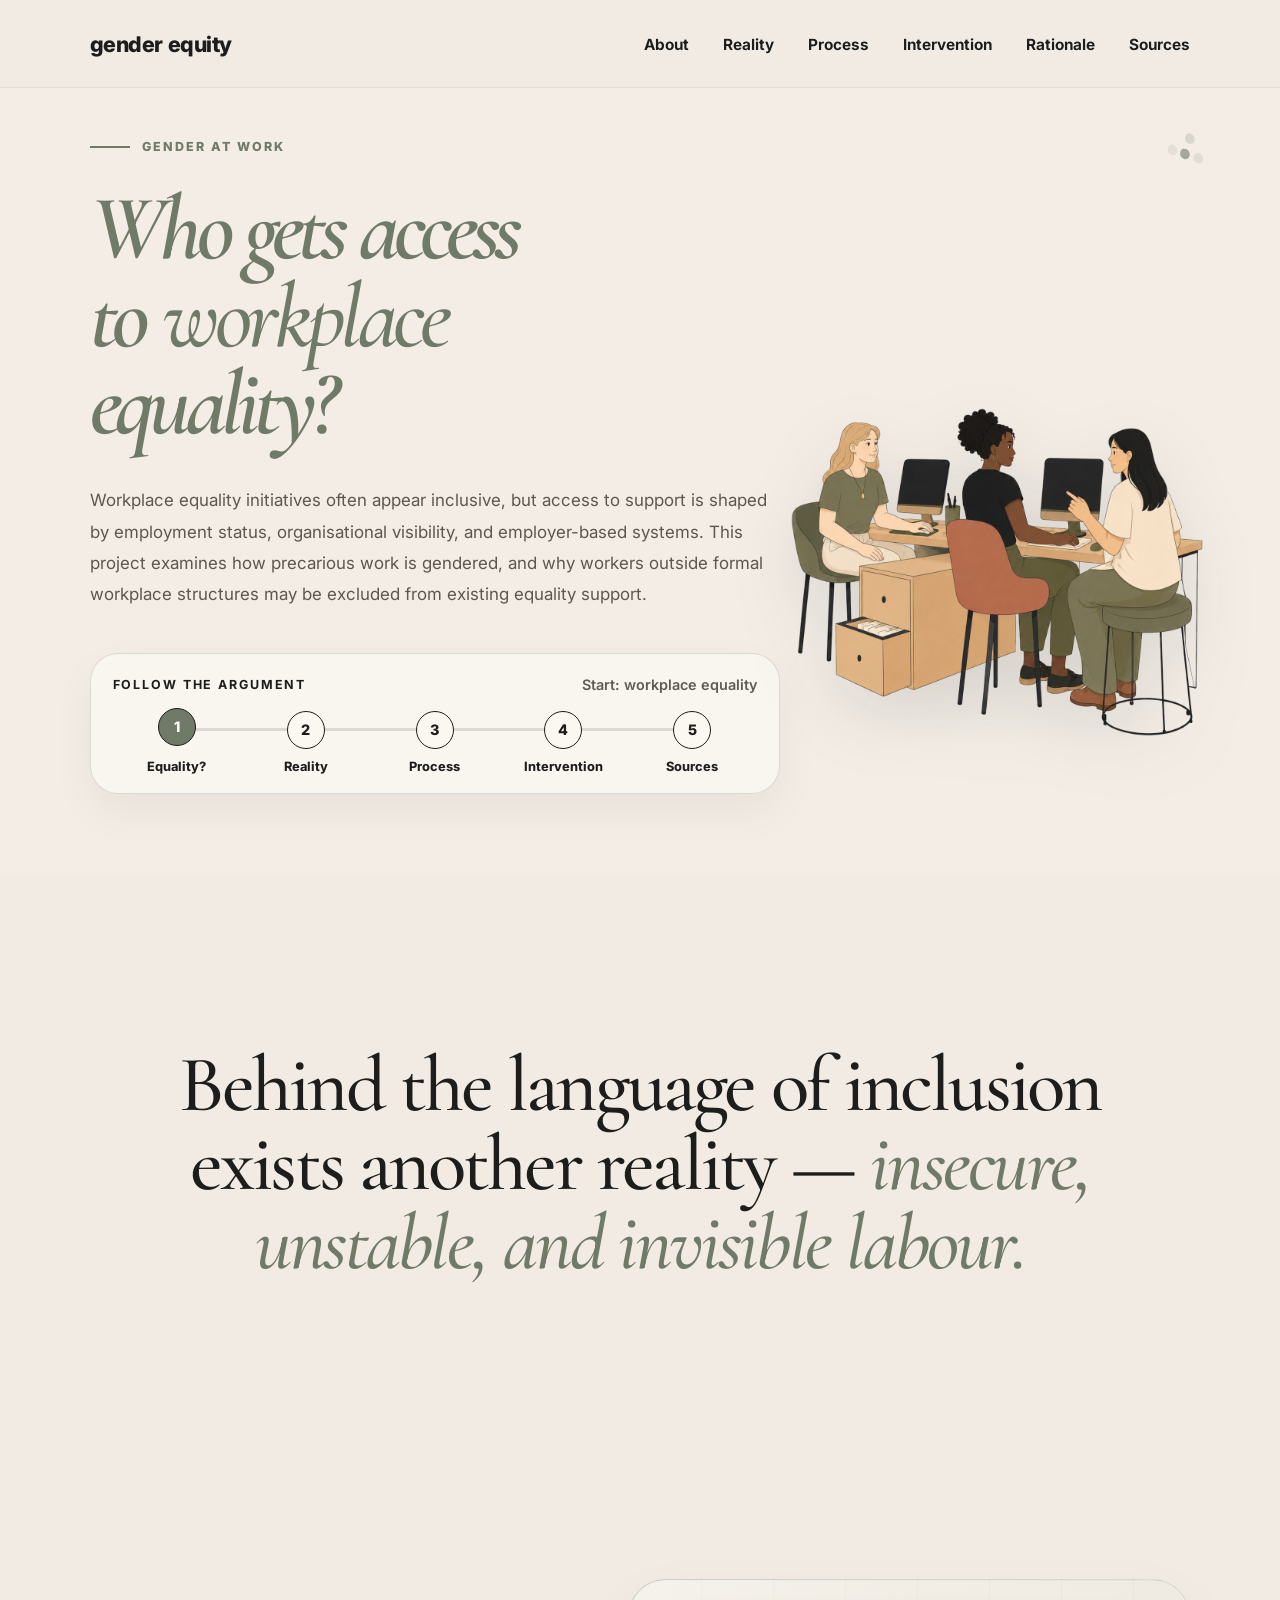
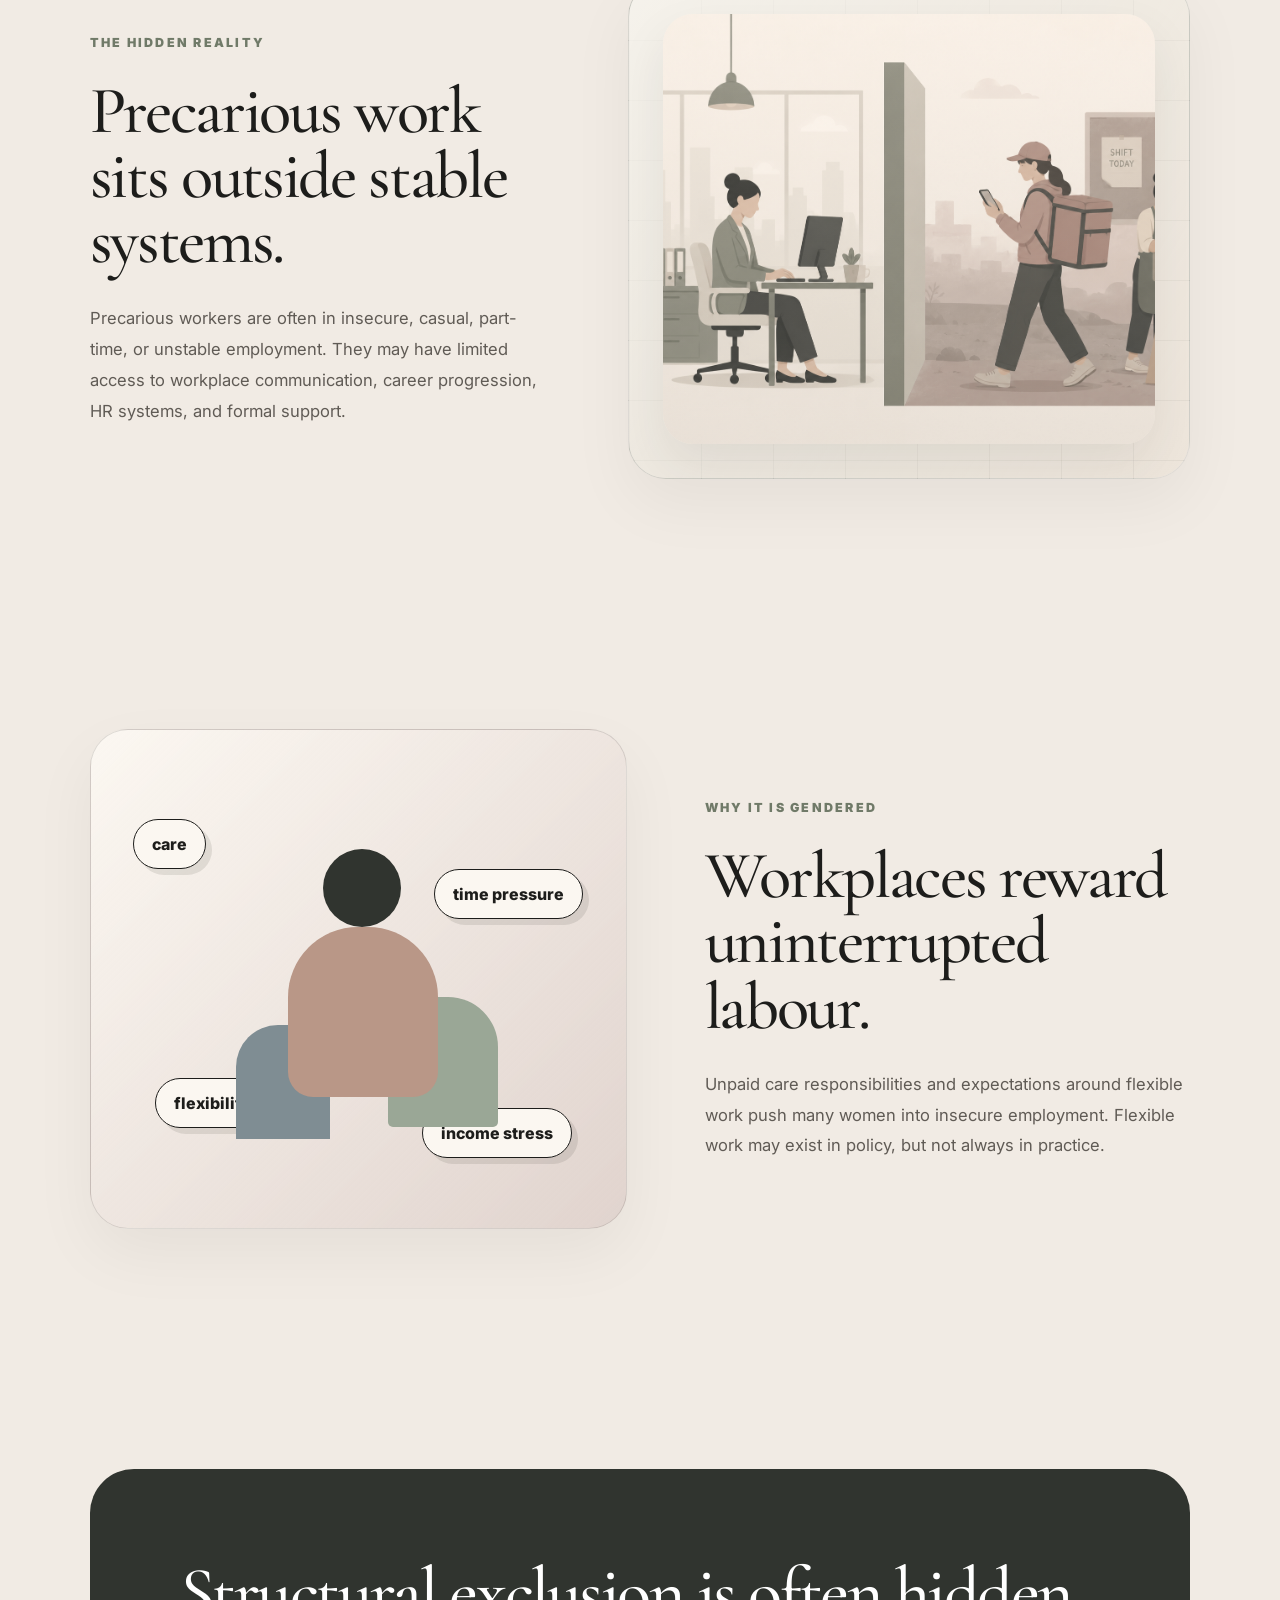
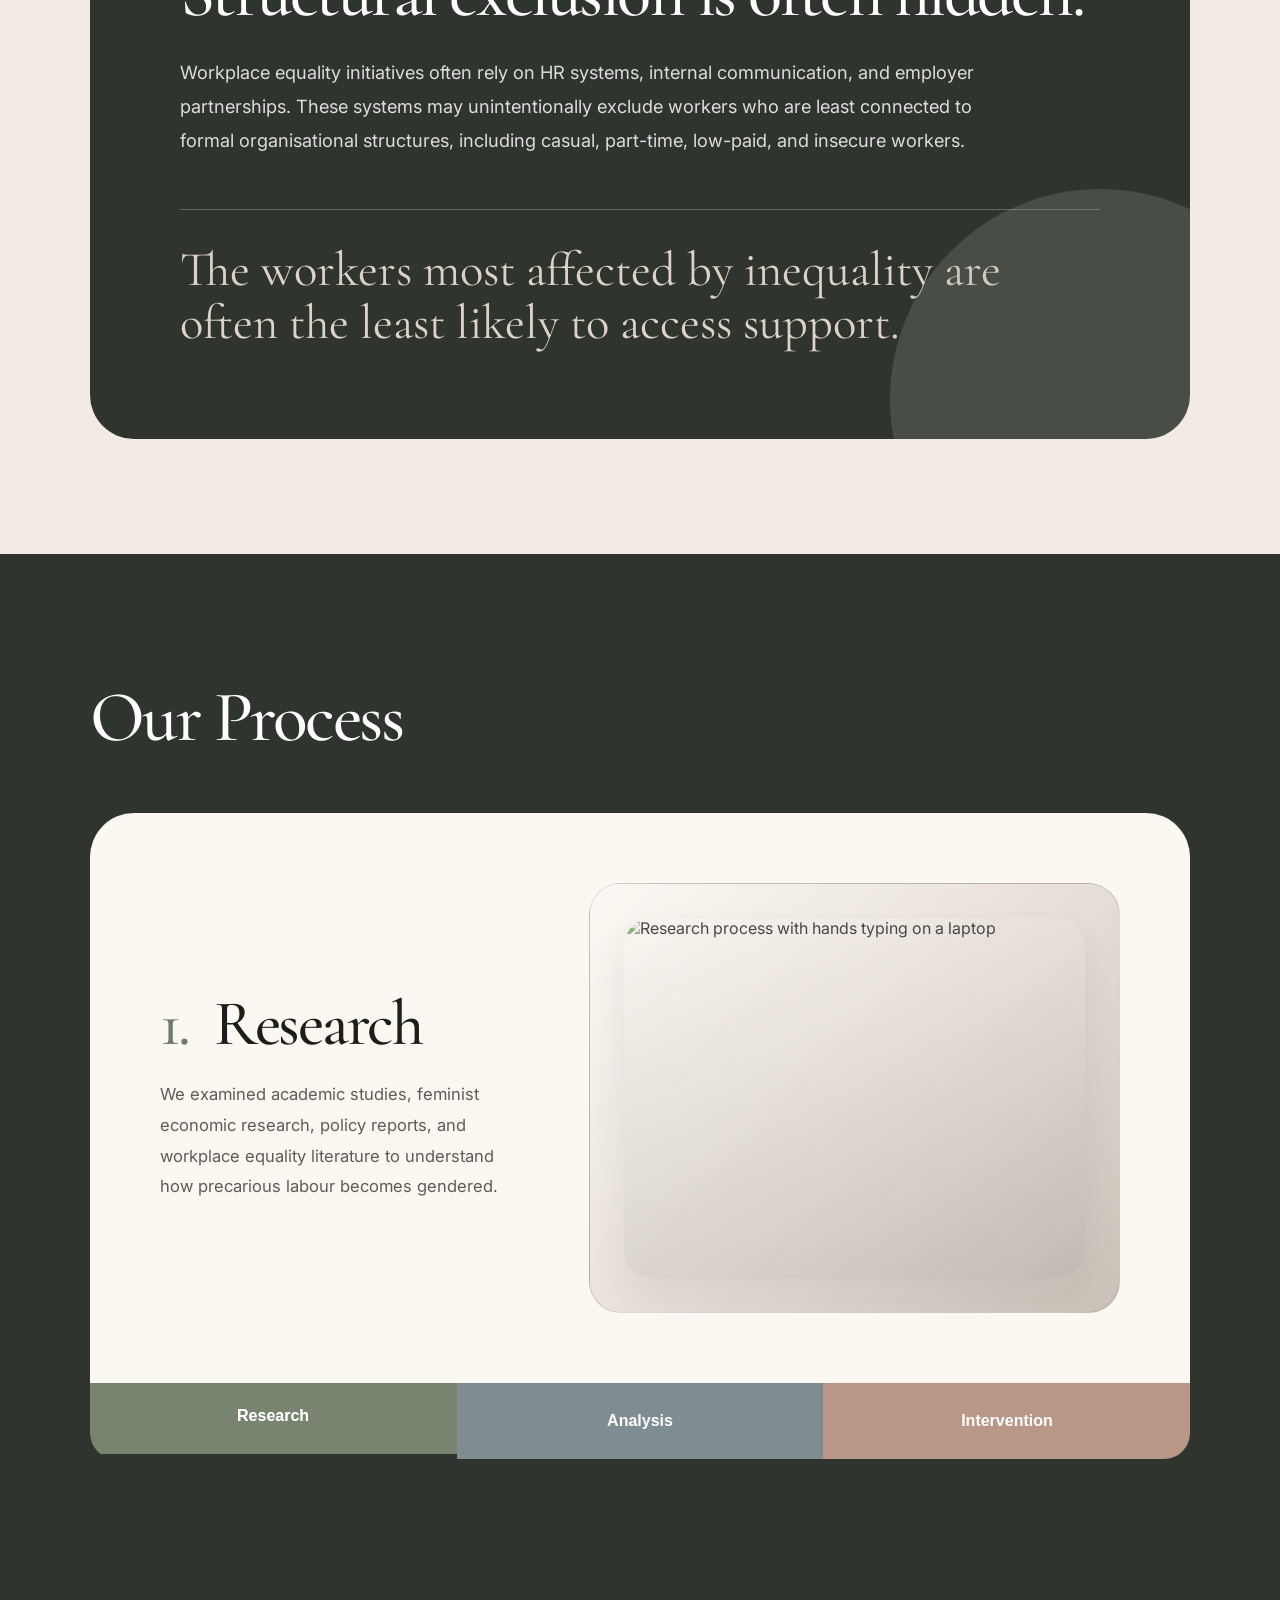
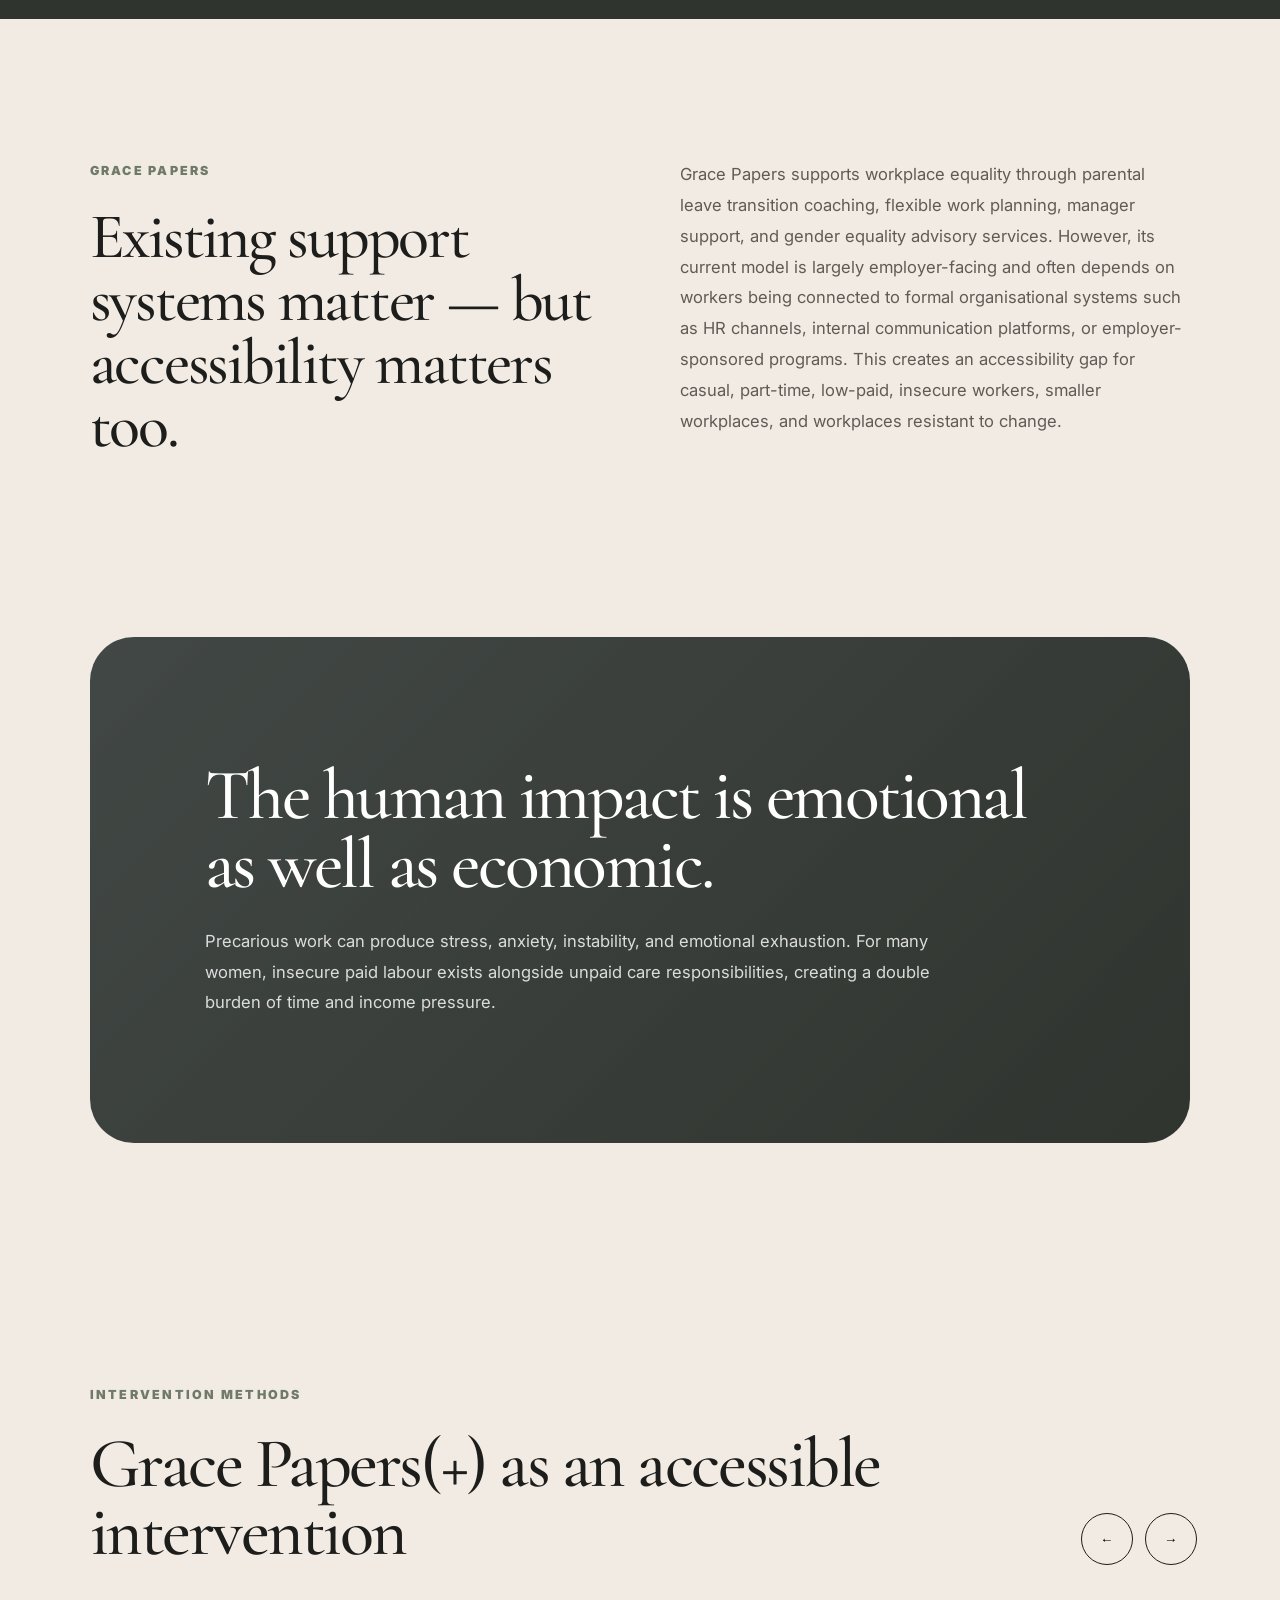
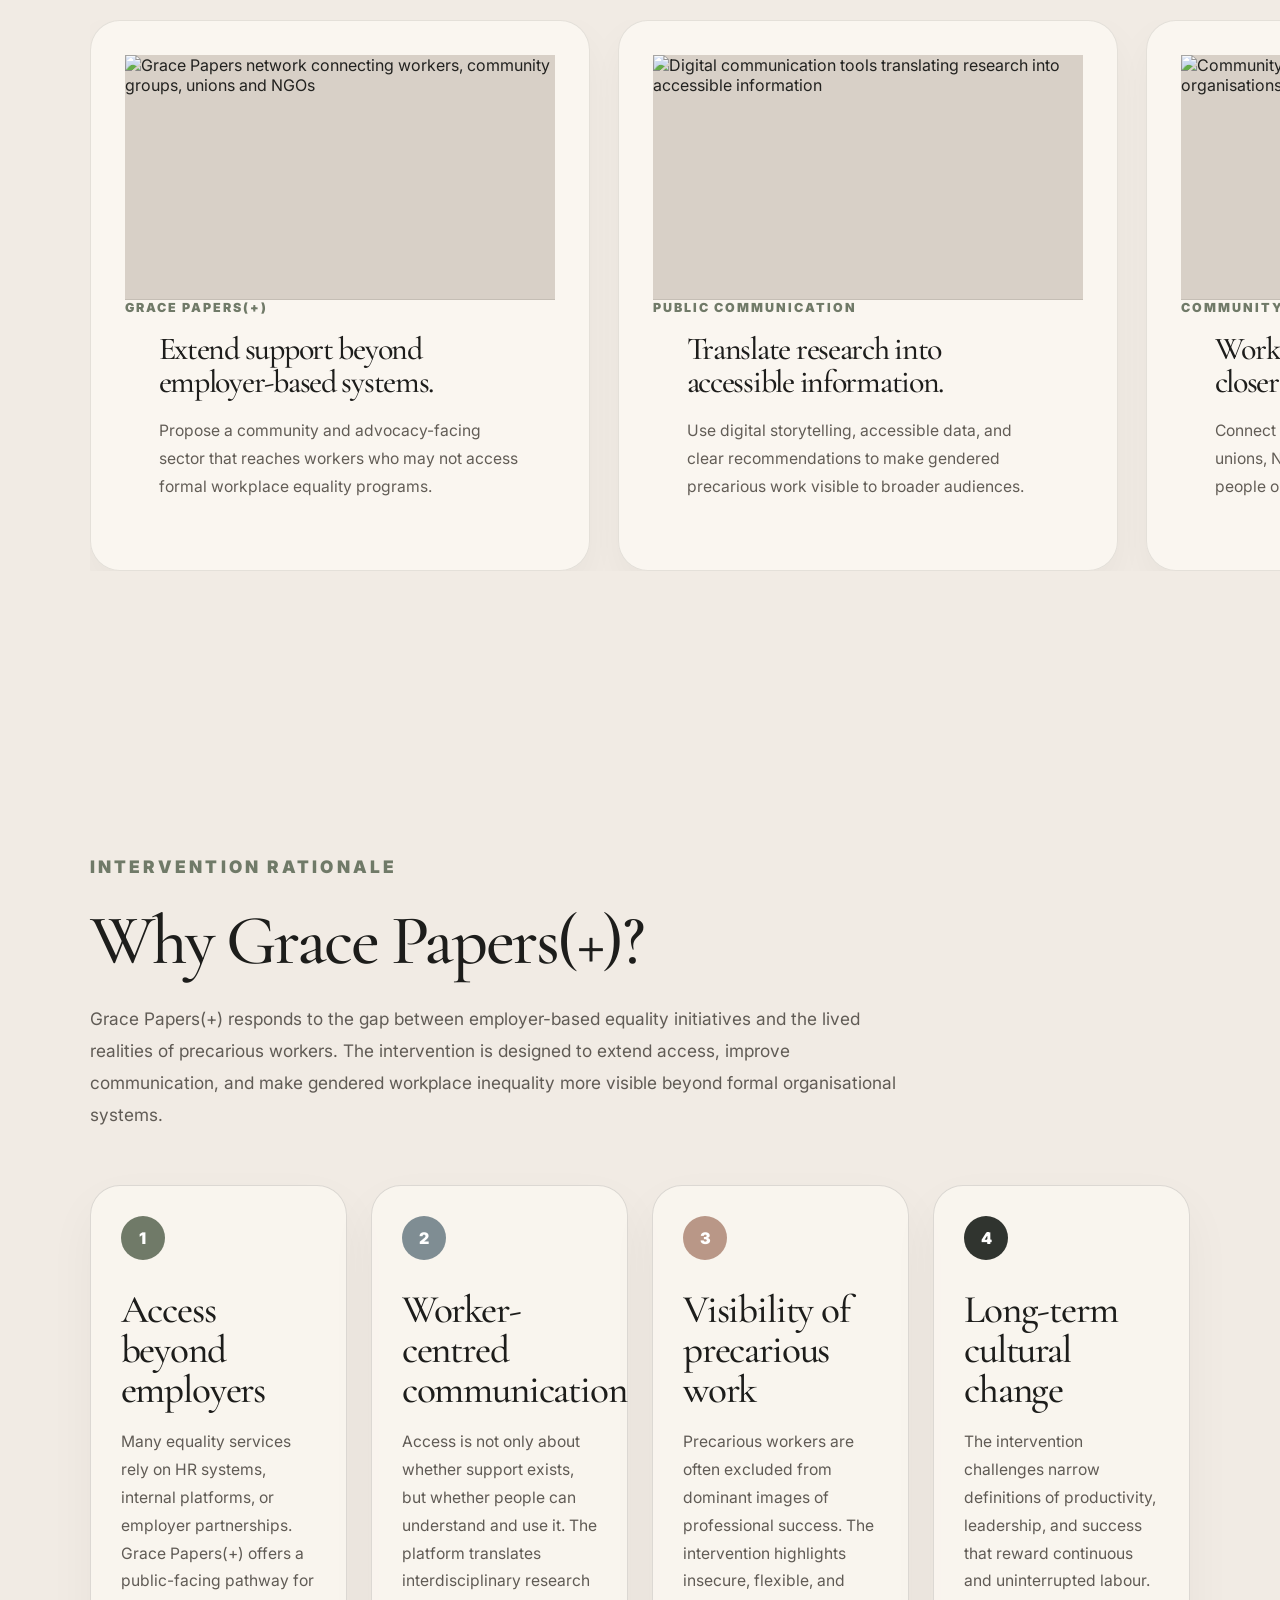
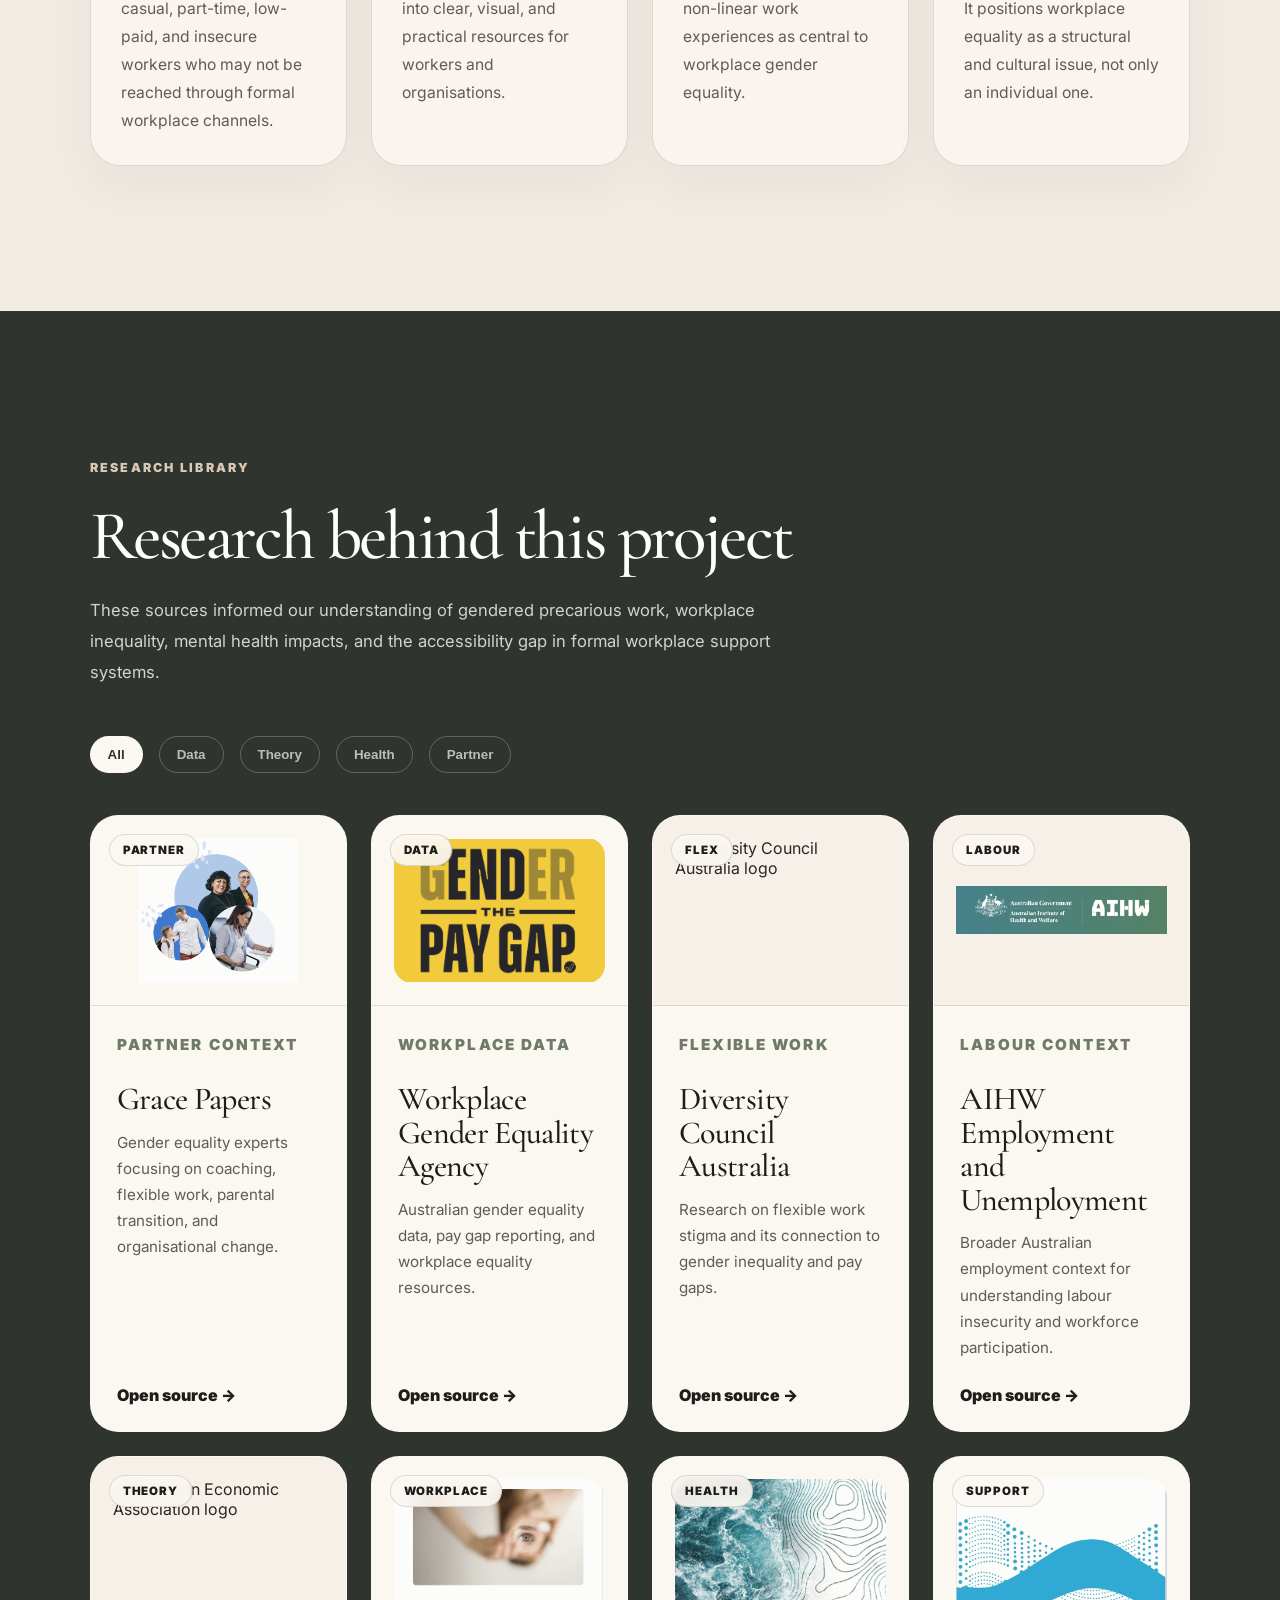
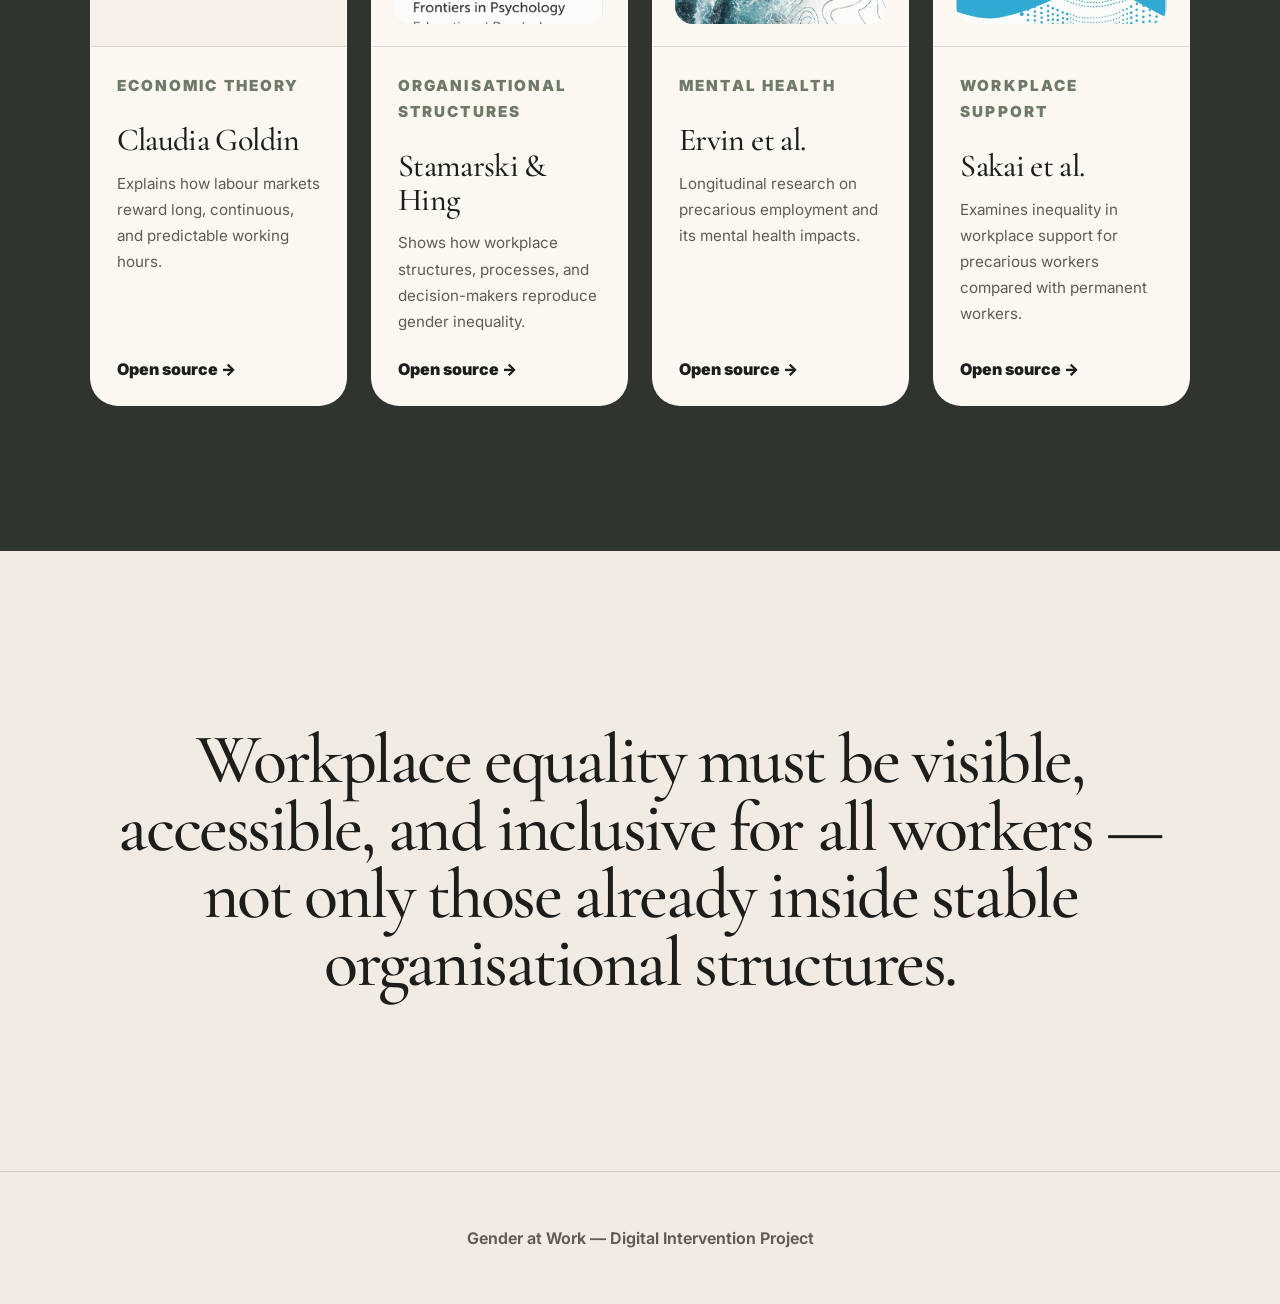
==== commit d8e59db9: "Update index.html" ====
--- a/index.html
+++ b/index.html
@@ -2455,6 +2455,341 @@
       }
     }
 
+  
+    /* BRIGHT-MATTER INSPIRED HERO LAYOUT */
+
+    .hero{
+      min-height:calc(100vh - 86px) !important;
+      display:grid !important;
+      grid-template-columns:1.45fr .75fr !important;
+      align-items:center !important;
+      gap:54px !important;
+      padding:132px 7% 82px !important;
+      background:#f3ede6 !important;
+      position:relative !important;
+      overflow:hidden !important;
+    }
+
+    .hero::before{
+      content:"";
+      position:absolute;
+      width:10px;
+      height:10px;
+      right:7%;
+      top:17%;
+      border-radius:40% 60% 45% 55%;
+      background:var(--sage-dark);
+      box-shadow:
+        0 -16px 0 rgba(117,130,113,.35),
+        14px 0 0 rgba(117,130,113,.25),
+        -13px 0 0 rgba(117,130,113,.20);
+      opacity:.6;
+      transform:rotate(18deg);
+    }
+
+    .hero-copy{
+      max-width:1120px !important;
+      align-self:center !important;
+      position:relative !important;
+      z-index:5 !important;
+    }
+
+    .hero-label{
+      display:none !important;
+    }
+
+    .hero-title-bm{
+      font-family:"Cormorant Garamond", serif !important;
+      font-size:clamp(5.1rem, 7.65vw, 9.35rem) !important;
+      line-height:.92 !important;
+      font-weight:600 !important;
+      letter-spacing:-.055em !important;
+      color:var(--ink) !important;
+      max-width:1120px !important;
+      margin:0 !important;
+    }
+
+    .hero-title-bm span{
+      display:block !important;
+      white-space:nowrap !important;
+    }
+
+    .hero-title-bm em{
+      color:var(--sage-dark) !important;
+      font-style:italic !important;
+      font-weight:500 !important;
+      letter-spacing:-.05em !important;
+      margin:0 .04em !important;
+    }
+
+    .hero-description{
+      margin-top:38px !important;
+      max-width:780px !important;
+      font-size:1.06rem !important;
+      line-height:1.85 !important;
+      color:#5d574f !important;
+    }
+
+    .hero-progress{
+      margin-top:34px !important;
+      max-width:660px !important;
+      padding:20px 24px 18px !important;
+      border-radius:24px !important;
+      background:rgba(251,247,241,.68) !important;
+      border:1px solid rgba(29,29,27,.08) !important;
+      box-shadow:0 14px 34px rgba(29,29,27,.04) !important;
+      backdrop-filter:blur(8px) !important;
+    }
+
+    .hero-progress-top{
+      margin-bottom:16px !important;
+    }
+
+    .hero-progress-top span{
+      font-size:.72rem !important;
+      letter-spacing:.15em !important;
+    }
+
+    .hero-progress-top strong{
+      font-size:.82rem !important;
+      color:#615b54 !important;
+    }
+
+    .progress-line{
+      top:35px !important;
+      left:54px !important;
+      right:54px !important;
+    }
+
+    .step span{
+      width:39px !important;
+      height:39px !important;
+      font-size:.9rem !important;
+    }
+
+    .step small{
+      margin-top:8px !important;
+      font-size:.75rem !important;
+    }
+
+    .hero-art{
+      min-height:610px !important;
+      position:relative !important;
+      overflow:visible !important;
+      border:0 !important;
+      border-radius:0 !important;
+      box-shadow:none !important;
+      background:transparent !important;
+      align-self:center !important;
+    }
+
+    .hero-soft-panel,
+    .office-grid,
+    .ribbon,
+    .note,
+    .bubble-stack,
+    .hero-art::after{
+      display:none !important;
+      content:none !important;
+    }
+
+    .hero-illustration-bm{
+      position:absolute !important;
+      right:-4% !important;
+      bottom:4% !important;
+      width:min(118%, 600px) !important;
+      z-index:3 !important;
+      filter:drop-shadow(0 24px 32px rgba(29,29,27,.10)) !important;
+      animation:bmHeroFloat 6.5s ease-in-out infinite !important;
+    }
+
+    .hero-illustration-bm::before{
+      content:"";
+      position:absolute;
+      inset:22% 8% 0 2%;
+      background:radial-gradient(circle, rgba(154,167,150,.11), transparent 65%);
+      filter:blur(8px);
+      z-index:-1;
+    }
+
+    .hero-image-asset{
+      width:100% !important;
+      height:auto !important;
+      display:block !important;
+      object-fit:contain !important;
+      background:transparent !important;
+      border:0 !important;
+      border-radius:0 !important;
+      filter:saturate(.84) sepia(.06) contrast(.95) brightness(1.03) !important;
+    }
+
+    @keyframes bmHeroFloat{
+      0%,100%{ transform:translateY(0); }
+      50%{ transform:translateY(-9px); }
+    }
+
+    @media(max-width:1180px){
+      .hero{
+        grid-template-columns:1fr !important;
+        gap:20px !important;
+        padding:118px 7% 72px !important;
+      }
+
+      .hero-title-bm{
+        font-size:clamp(4.7rem, 12vw, 8rem) !important;
+      }
+
+      .hero-title-bm span{
+        white-space:normal !important;
+      }
+
+      .hero-art{
+        min-height:360px !important;
+      }
+
+      .hero-illustration-bm{
+        position:relative !important;
+        right:auto !important;
+        bottom:auto !important;
+        margin:0 auto !important;
+        width:min(58%, 520px) !important;
+      }
+    }
+
+    @media(max-width:720px){
+      .hero{
+        padding:108px 5% 66px !important;
+      }
+
+      .hero-title-bm{
+        font-size:clamp(3.4rem, 15.5vw, 5.2rem) !important;
+        letter-spacing:-.045em !important;
+      }
+
+      .hero-description{
+        font-size:.96rem !important;
+        margin-top:28px !important;
+      }
+
+      .hero-progress{
+        padding:18px 18px 16px !important;
+        margin-top:28px !important;
+      }
+
+      .hero-art{
+        min-height:290px !important;
+      }
+
+      .hero-illustration-bm{
+        width:min(82%, 420px) !important;
+      }
+    }
+
+  
+    /* INTERVENTION METHOD CARDS WITH CUSTOM IMAGES */
+
+    .methods,
+    .intervention{
+      overflow:hidden;
+    }
+
+    .method-grid,
+    .intervention-grid{
+      display:grid !important;
+      grid-template-columns:repeat(4, minmax(260px, 1fr)) !important;
+      gap:24px !important;
+      align-items:stretch !important;
+    }
+
+    .method-card,
+    .intervention-card{
+      padding:0 !important;
+      overflow:hidden !important;
+      border-radius:30px !important;
+      background:rgba(251,247,241,.92) !important;
+      border:1px solid rgba(29,29,27,.10) !important;
+      box-shadow:0 18px 42px rgba(29,29,27,.045) !important;
+      display:flex !important;
+      flex-direction:column !important;
+      min-height:520px !important;
+    }
+
+    .method-image{
+      width:100% !important;
+      height:245px !important;
+      overflow:hidden !important;
+      background:#d8d0c7 !important;
+      border-bottom:1px solid rgba(29,29,27,.10) !important;
+      flex:0 0 auto !important;
+    }
+
+    .method-image img{
+      width:100% !important;
+      height:100% !important;
+      display:block !important;
+      object-fit:cover !important;
+      object-position:center !important;
+      filter:saturate(.88) sepia(.04) contrast(.96) brightness(1.02) !important;
+      transition:transform .65s ease !important;
+    }
+
+    .method-card:hover .method-image img,
+    .intervention-card:hover .method-image img{
+      transform:scale(1.045) !important;
+    }
+
+    .method-card > span,
+    .intervention-card > span{
+      display:block !important;
+      margin:34px 34px 16px !important;
+      font-size:.78rem !important;
+      letter-spacing:.16em !important;
+      text-transform:uppercase !important;
+      color:var(--sage-dark) !important;
+      font-weight:900 !important;
+    }
+
+    .method-card h3,
+    .intervention-card h3{
+      margin:0 34px 18px !important;
+      font-family:"Cormorant Garamond", serif !important;
+      font-size:clamp(2rem, 2.2vw, 2.75rem) !important;
+      line-height:1.02 !important;
+      letter-spacing:-.04em !important;
+      color:var(--ink) !important;
+    }
+
+    .method-card p,
+    .intervention-card p{
+      margin:0 34px 36px !important;
+      font-size:.98rem !important;
+      line-height:1.78 !important;
+      color:#625d56 !important;
+    }
+
+    @media(max-width:1300px){
+      .method-grid,
+      .intervention-grid{
+        grid-template-columns:repeat(2, minmax(260px, 1fr)) !important;
+      }
+    }
+
+    @media(max-width:720px){
+      .method-grid,
+      .intervention-grid{
+        grid-template-columns:1fr !important;
+      }
+
+      .method-card,
+      .intervention-card{
+        min-height:auto !important;
+      }
+
+      .method-image{
+        height:230px !important;
+      }
+    }
+
   </style>
 </head>
 
@@ -2476,12 +2811,10 @@
   <section class="hero" id="illusion">
     <div class="hero-left fade-up">
       <p class="eyebrow">Gender at Work</p>
-      <h1 class="editorial-title" aria-label="Who gets access to workplace equality?">
-        <span class="title-line title-small">Who gets</span>
-        <span class="title-line title-main">access</span>
-        <span class="title-line title-small title-indent">to</span>
-        <span class="title-line title-accent">workplace</span>
-        <span class="title-line title-accent title-last">equality?</span>
+      <h1 class="hero-title-bm" aria-label="Who gets access to workplace equality?">
+        <span>Who gets access</span>
+        <span>to <em>workplace</em></span>
+        <span>equality?</span>
       </h1>
       <p class="hero-description">
         Workplace equality initiatives often appear inclusive, but access to support is shaped by employment status, organisational visibility, and employer-based systems. This project examines how precarious work is gendered, and why workers outside formal workplace structures may be excluded from existing equality support.
@@ -2525,7 +2858,7 @@
     </div>
 
     <div class="hero-art fade-up">
-      <div class="hero-image-wrap">
+      <div class="hero-illustration-bm">
         <img
           src="office-women-transparent.png"
           onerror="this.onerror=null; this.src='office-women.png';"
@@ -2668,8 +3001,8 @@
 
     <div class="method-slider" id="methodSlider">
       <article class="method-card">
-        <div class="method-visual"></div>
         <div class="method-content">
+          <div class="method-image"><img src="intervention-grace-papers-network.png" alt="Grace Papers network connecting workers, community groups, unions and NGOs"></div>
           <span>Grace Papers(+)</span>
           <h3>Extend support beyond employer-based systems.</h3>
           <p>Propose a community and advocacy-facing sector that reaches workers who may not access formal workplace equality programs.</p>
@@ -2677,8 +3010,8 @@
       </article>
 
       <article class="method-card">
-        <div class="method-visual sage"></div>
         <div class="method-content">
+          <div class="method-image"><img src="intervention-public-communication.png" alt="Digital communication tools translating research into accessible information"></div>
           <span>Public communication</span>
           <h3>Translate research into accessible information.</h3>
           <p>Use digital storytelling, accessible data, and clear recommendations to make gendered precarious work visible to broader audiences.</p>
@@ -2686,8 +3019,8 @@
       </article>
 
       <article class="method-card">
-        <div class="method-visual clay"></div>
         <div class="method-content">
+          <div class="method-image"><img src="intervention-community-partnerships.png" alt="Community partnership meeting with workers and organisations"></div>
           <span>Community partnerships</span>
           <h3>Work through organisations closer to precarious workers.</h3>
           <p>Connect with community organisations, trade unions, NGOs, and advocacy groups to reach people outside stable employer systems.</p>
@@ -2695,8 +3028,8 @@
       </article>
 
       <article class="method-card">
-        <div class="method-visual rose"></div>
         <div class="method-content">
+          <div class="method-image"><img src="intervention-advocacy.png" alt="Consultancy and community advocacy connected through broader social change"></div>
           <span>Advocacy</span>
           <h3>Balance consultancy with broader social change.</h3>
           <p>Position Grace Papers(+) as a way to educate, mobilise, and empower workers while strengthening Grace Papers’ wider impact.</p>
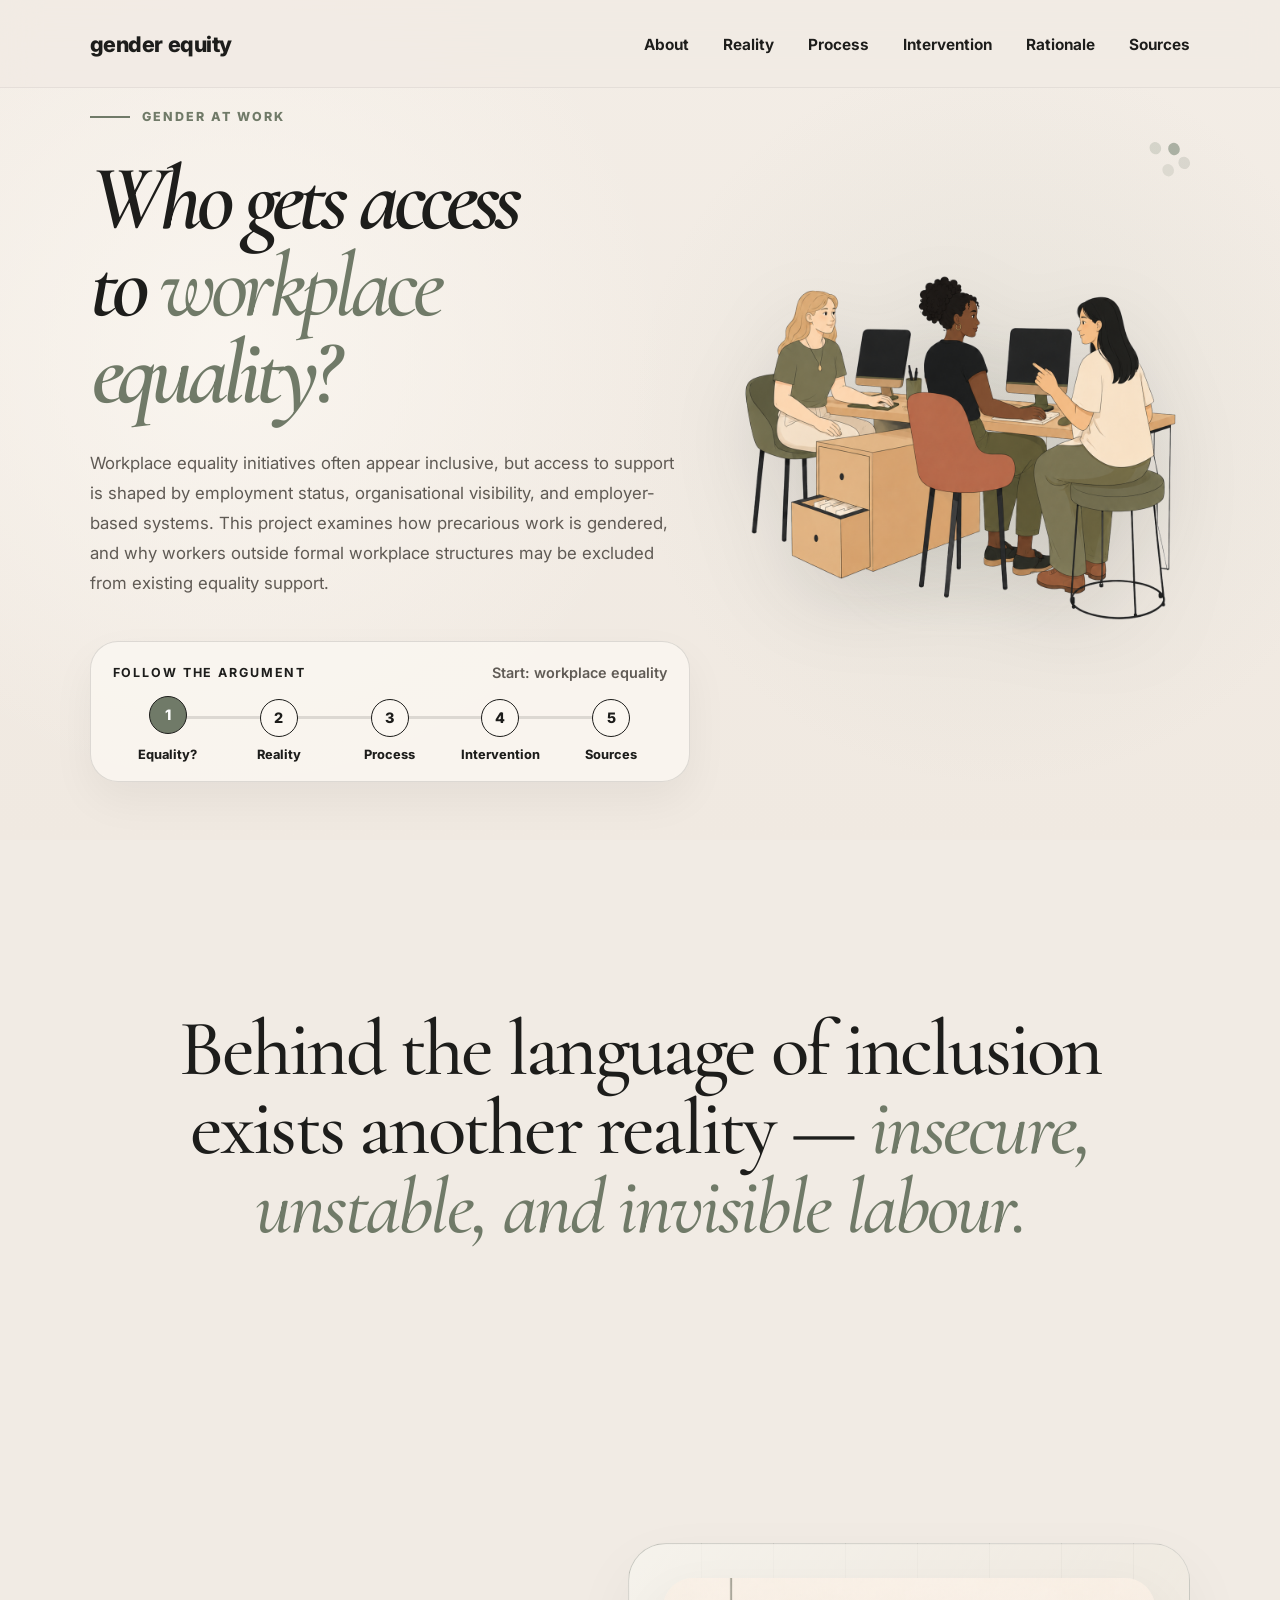
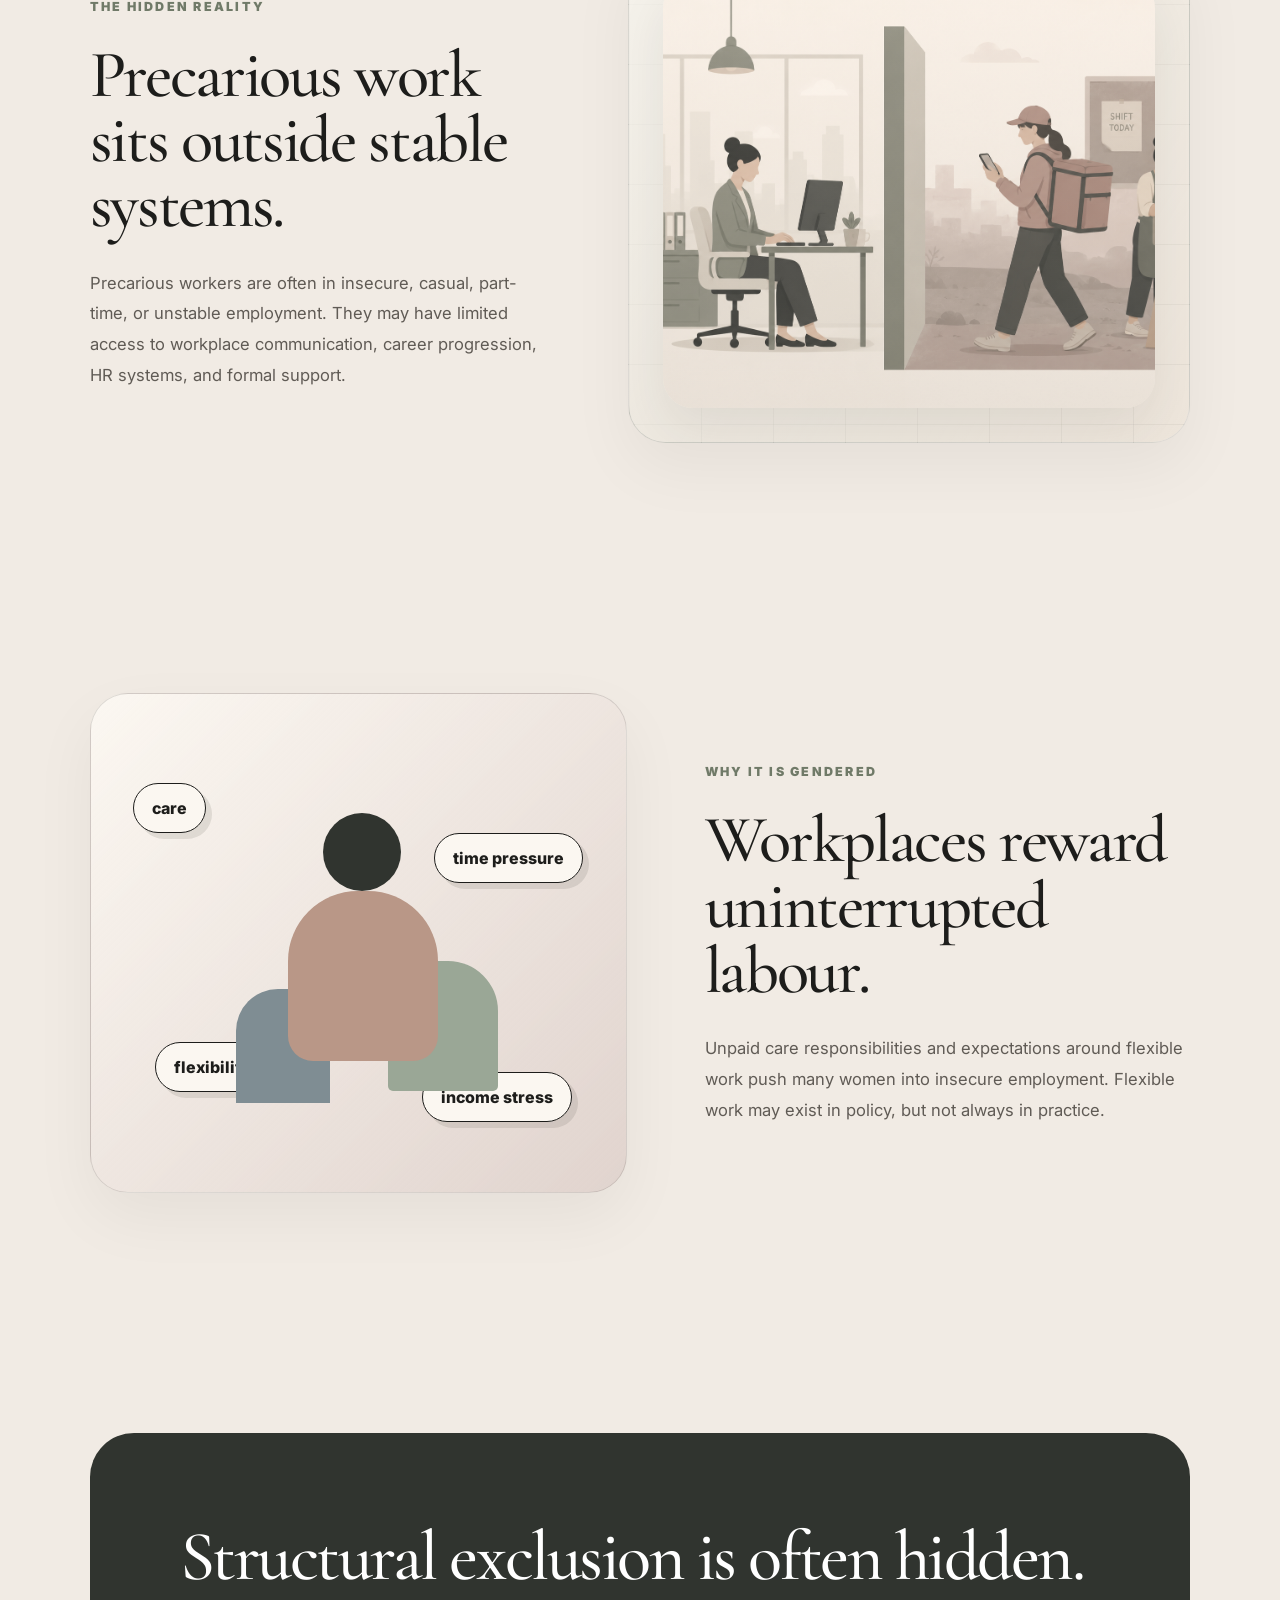
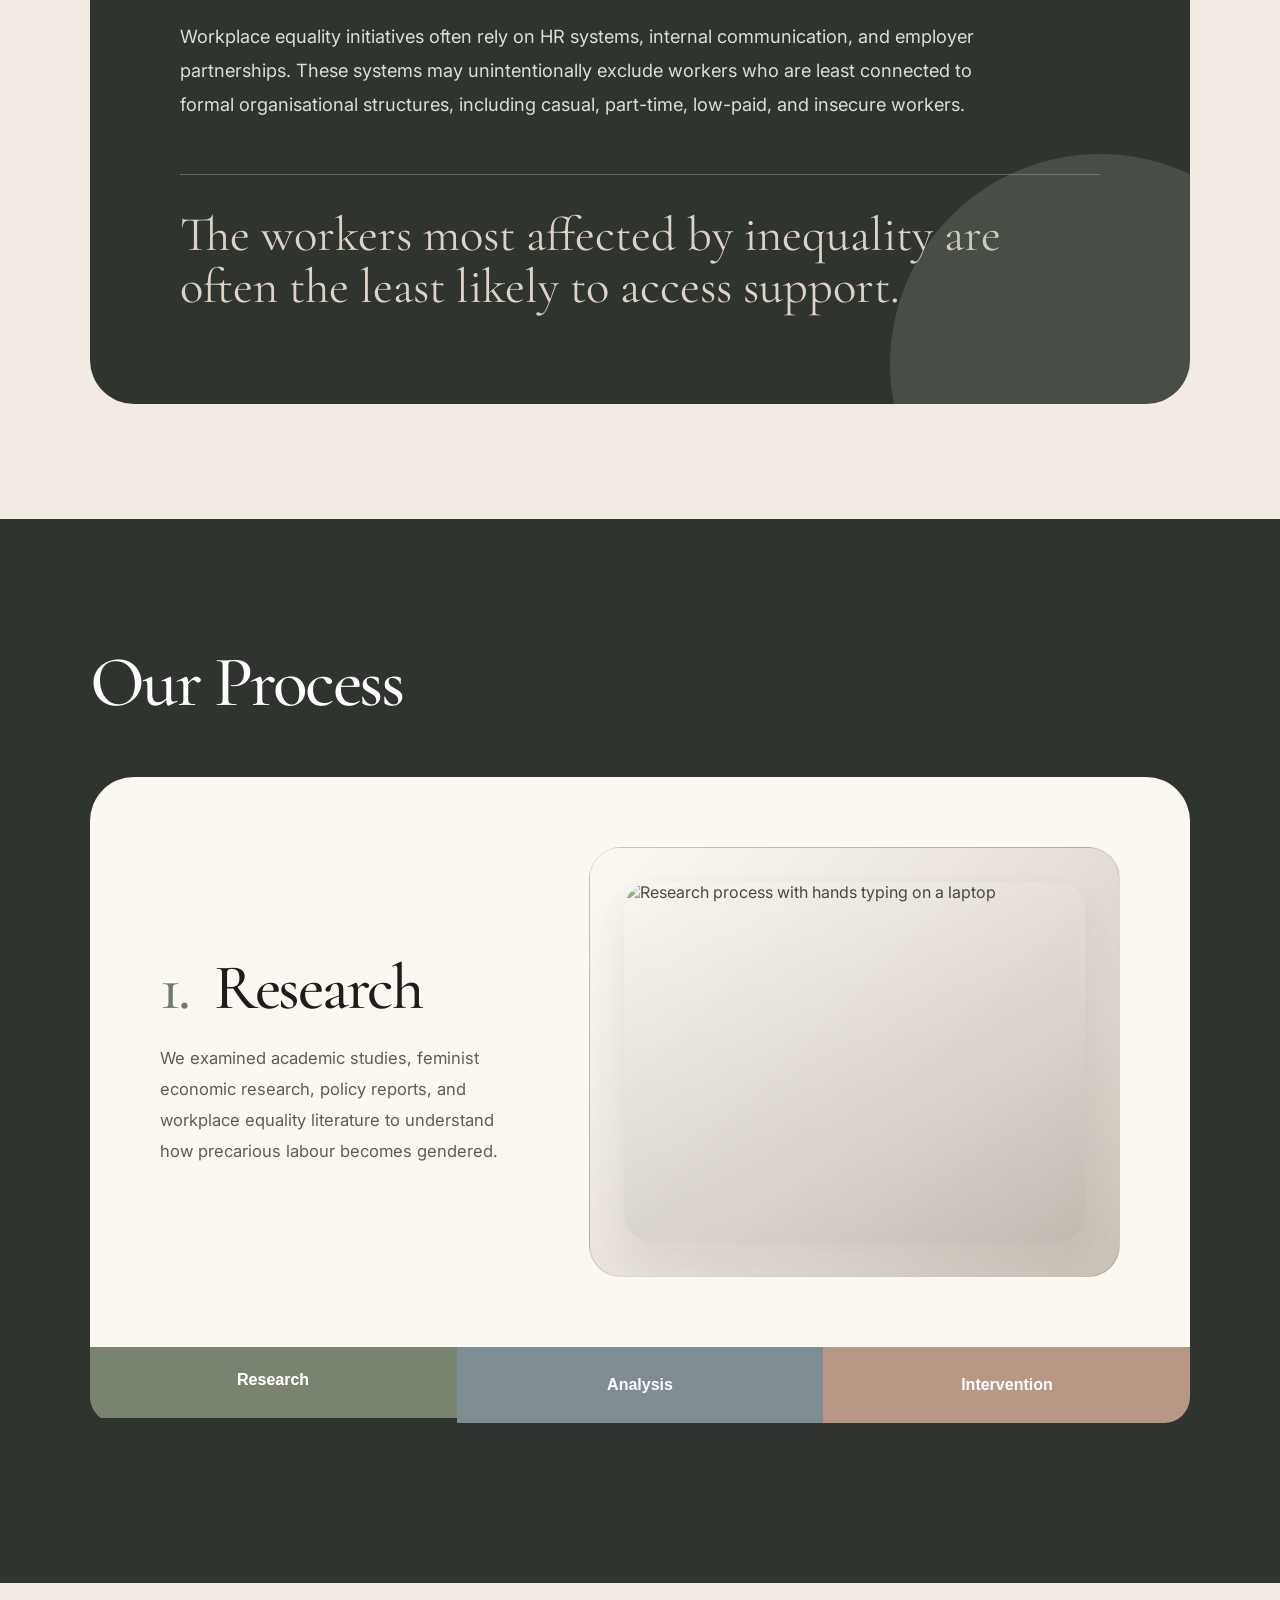
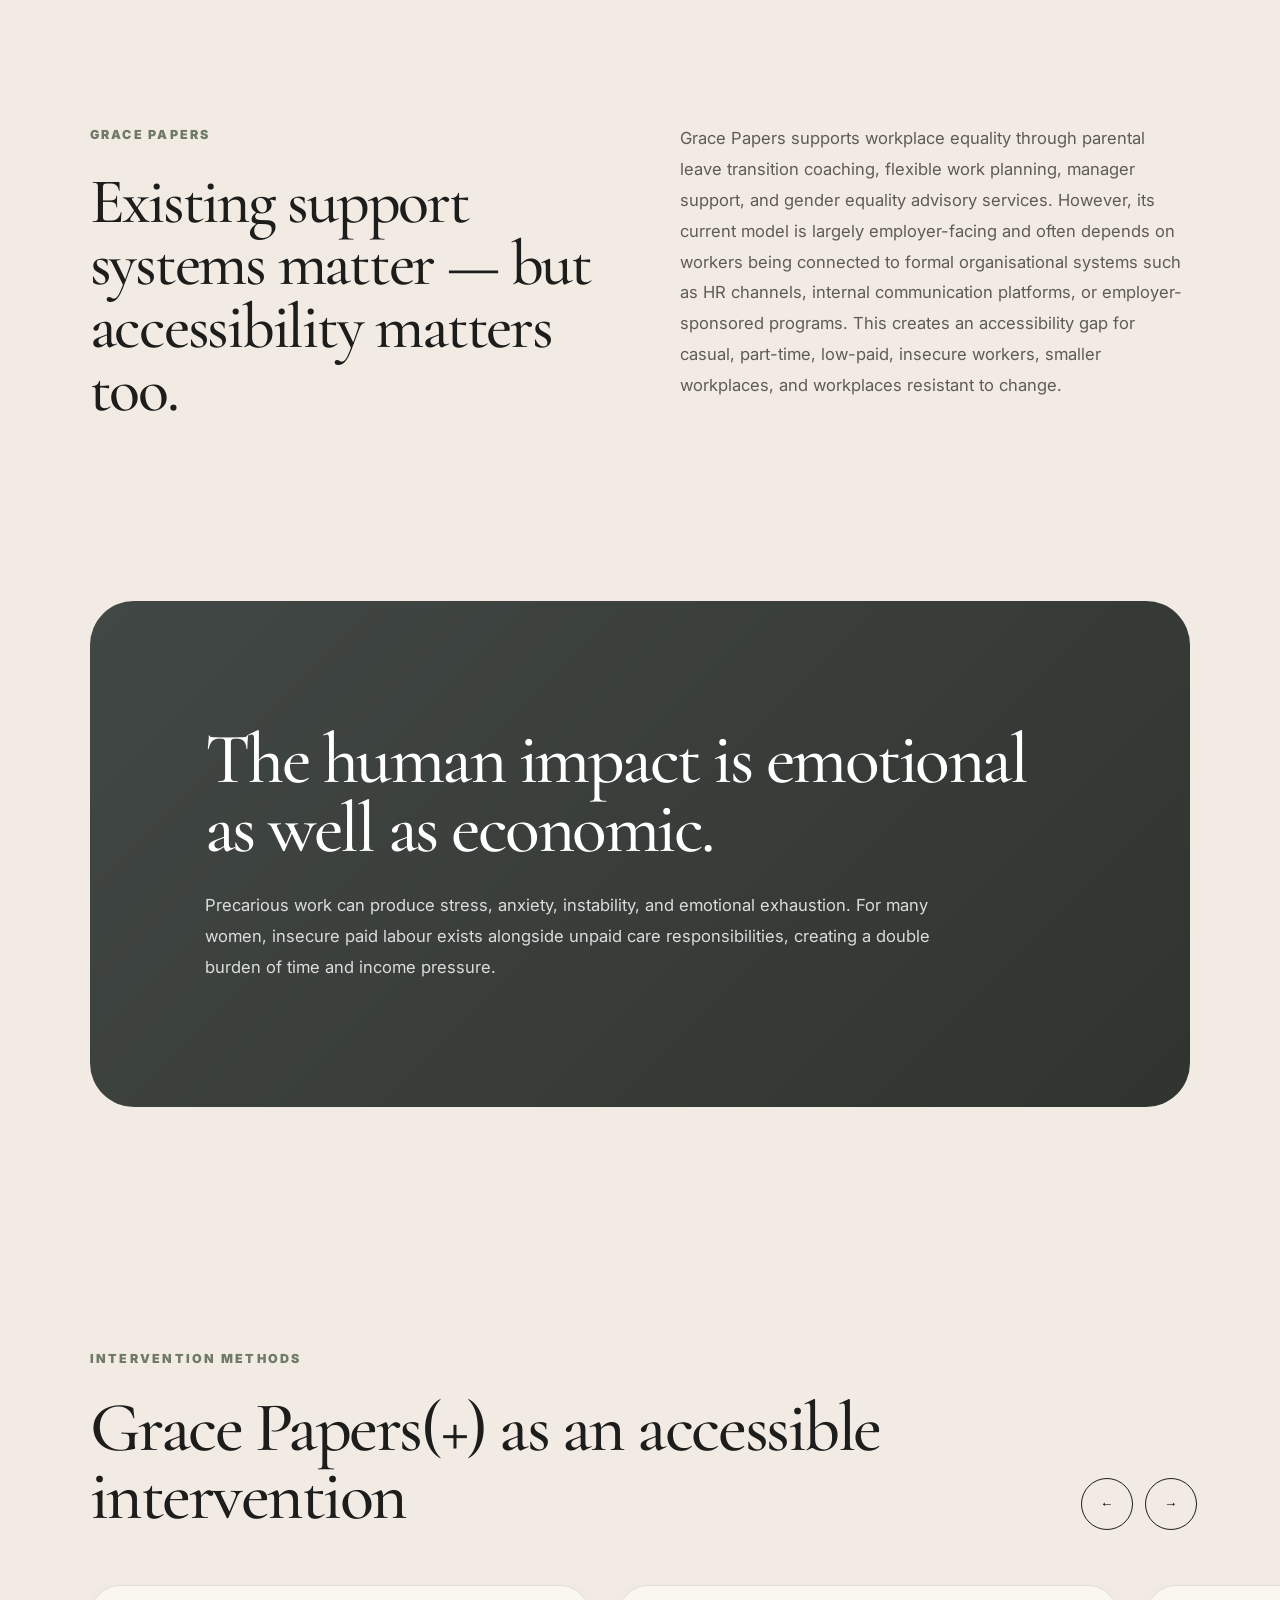
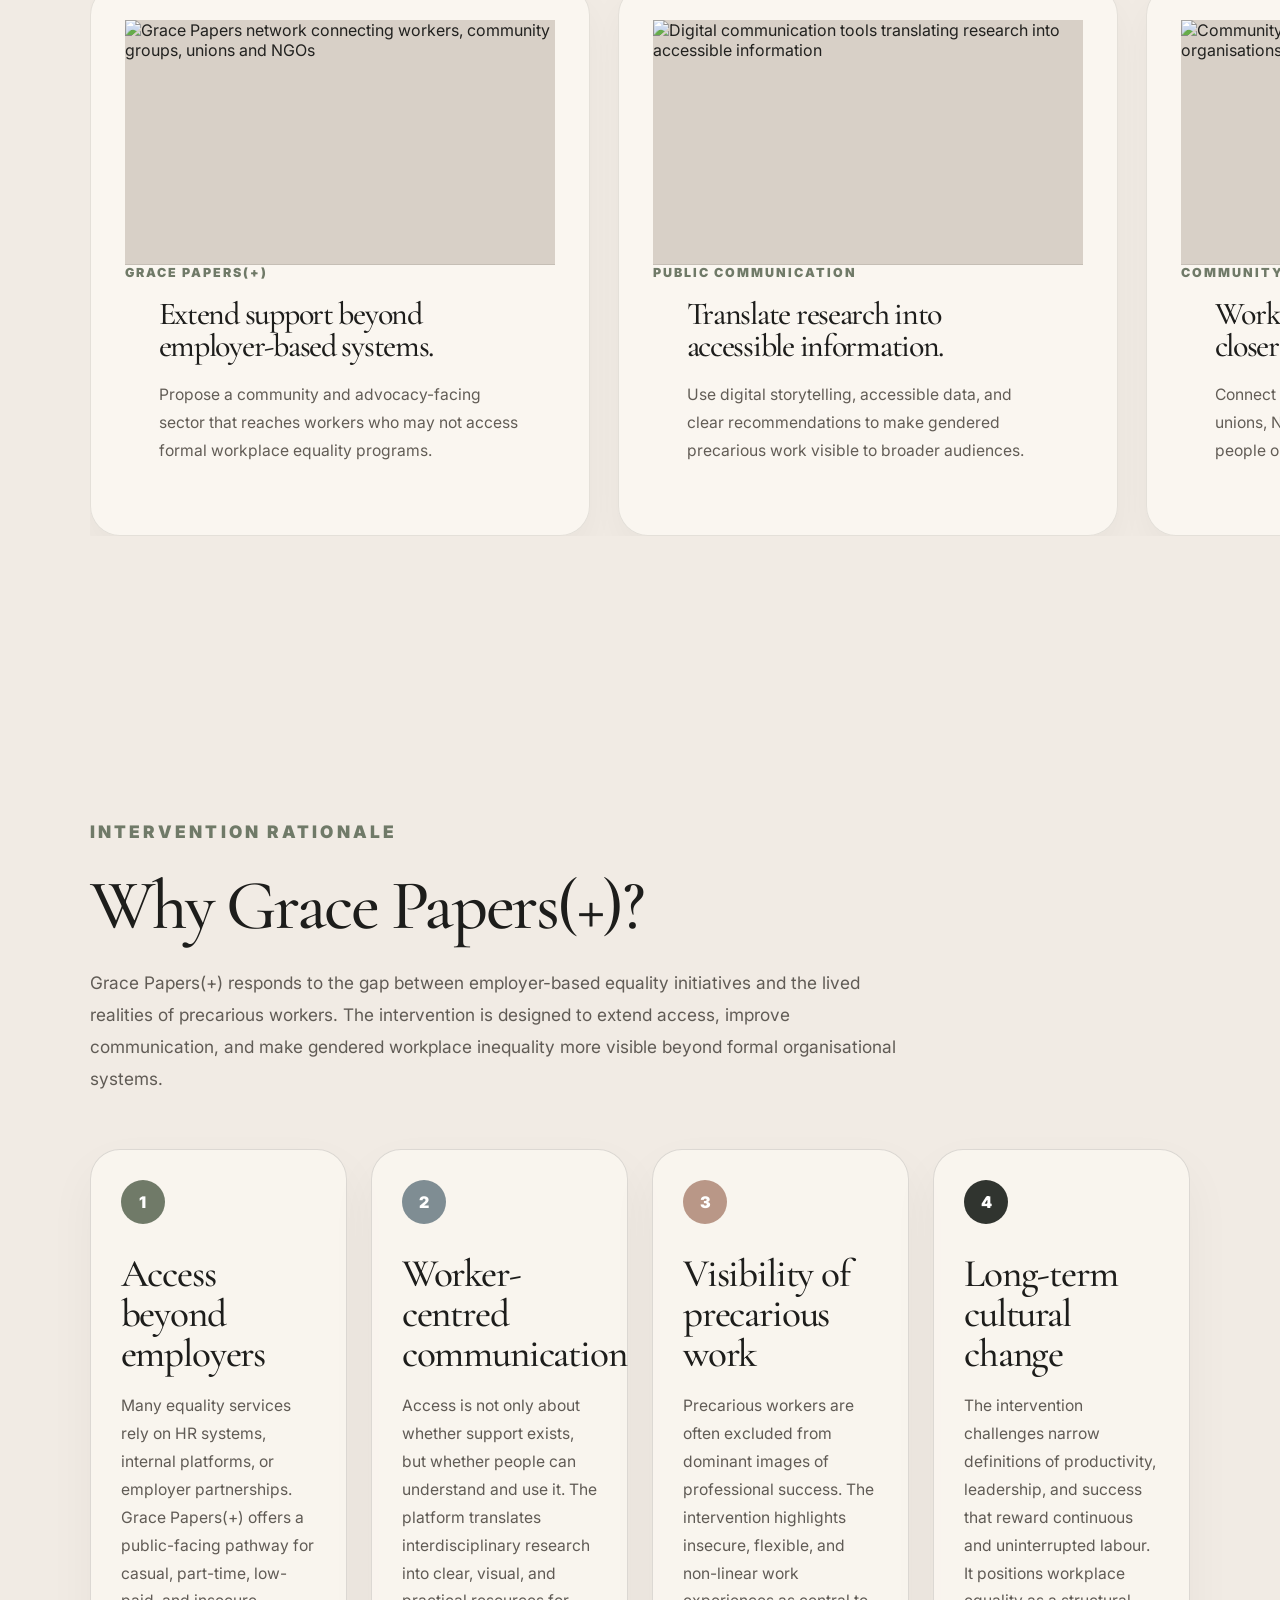
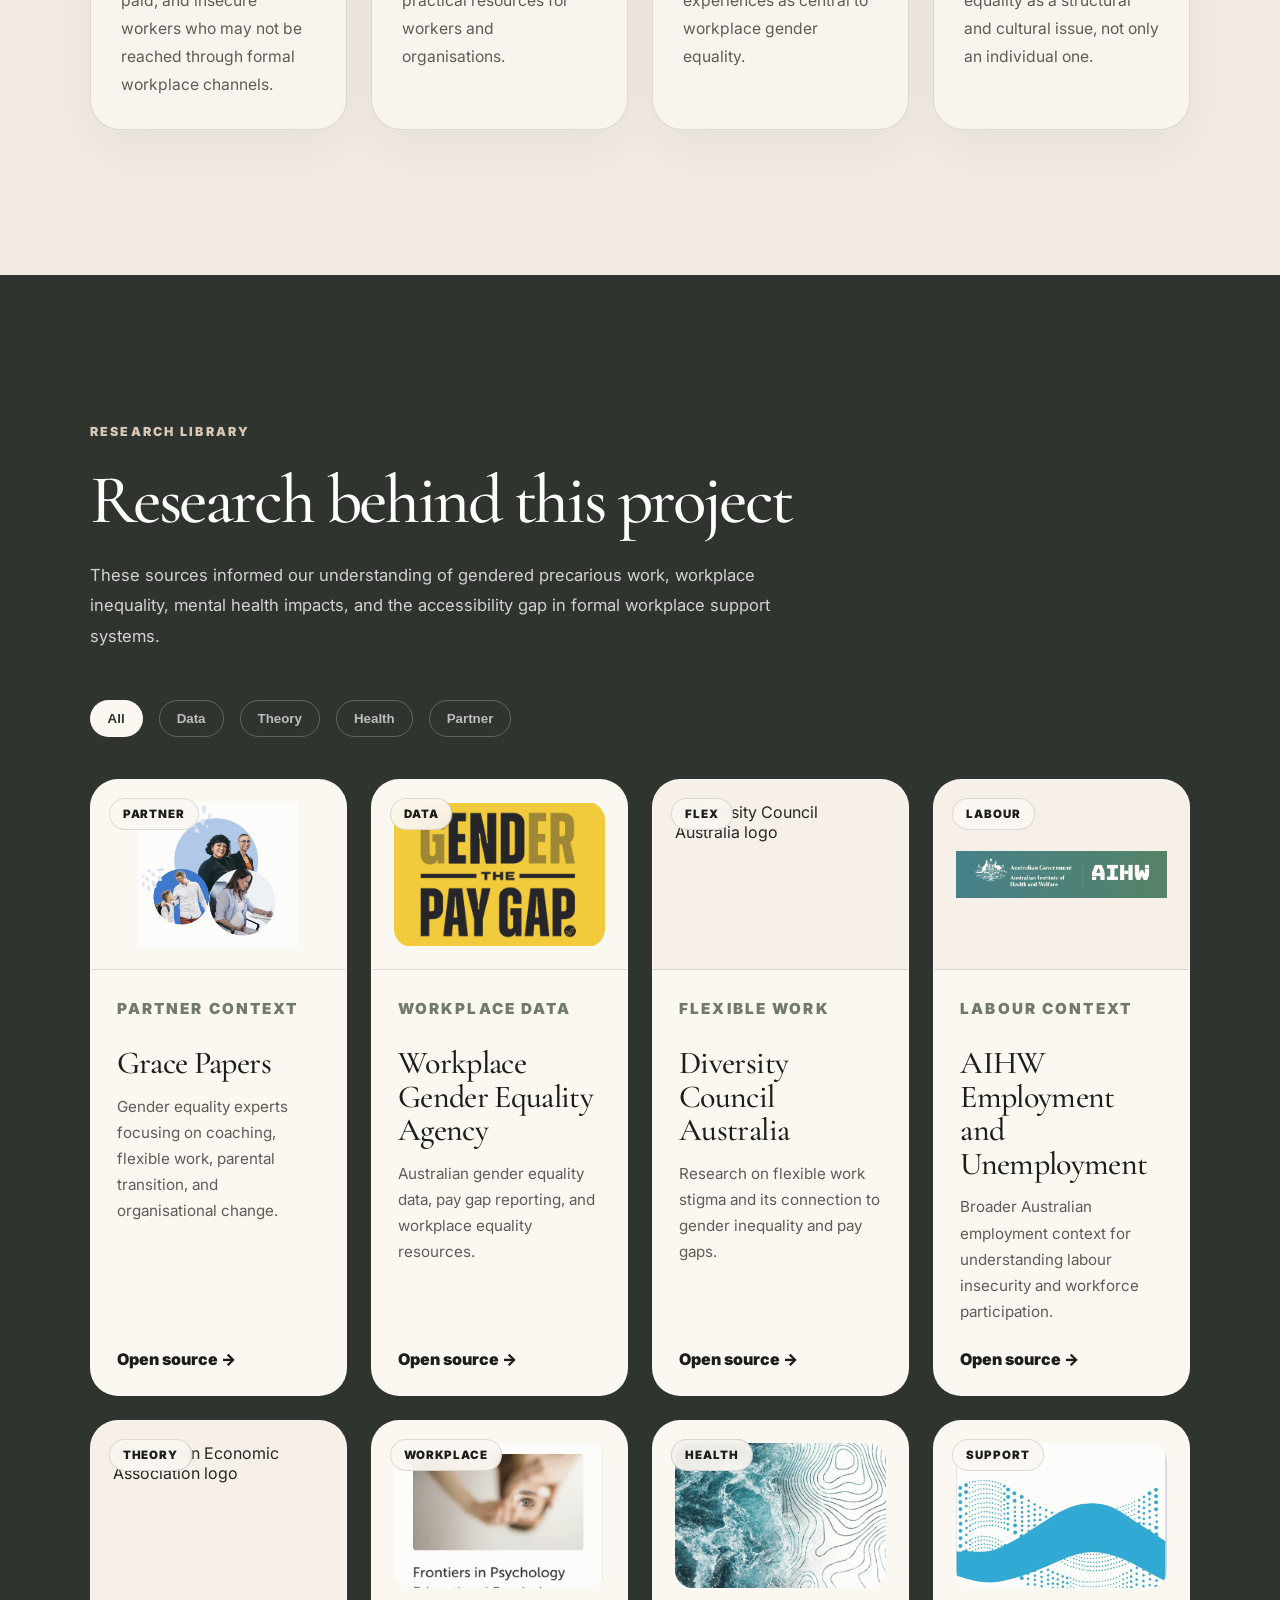
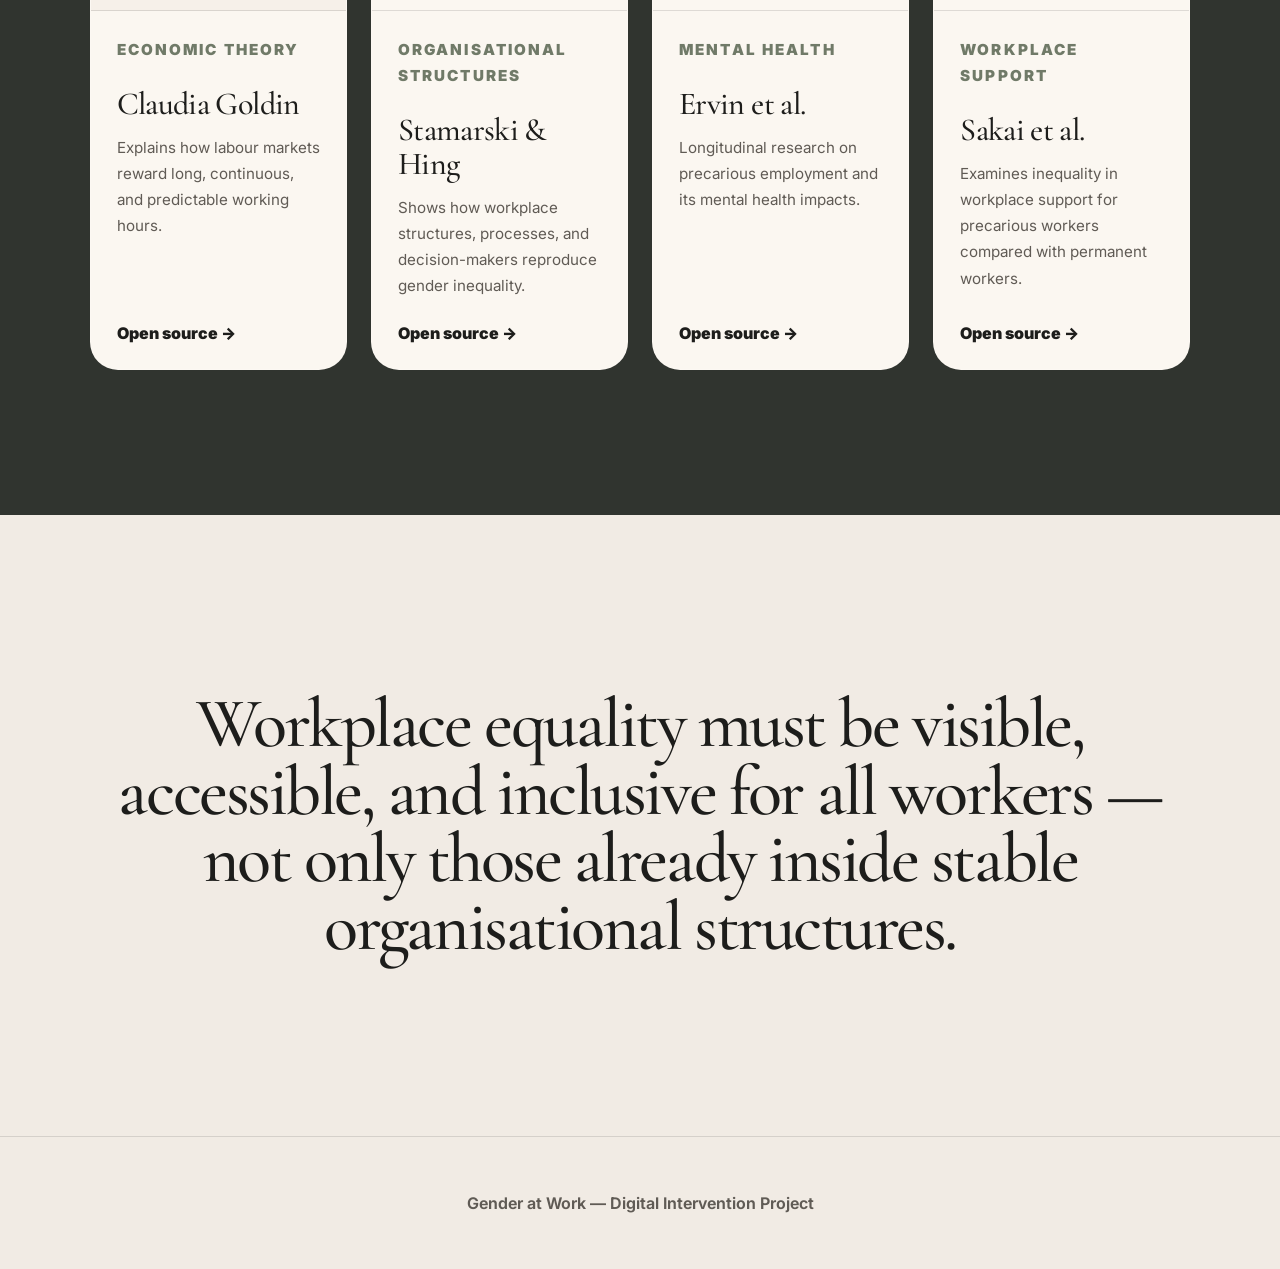
==== commit 4ddf5541: "Update index.html" ====
--- a/index.html
+++ b/index.html
@@ -2790,6 +2790,286 @@
       }
     }
 
+  
+    /* FINAL COVER LAYOUT: LESS EMPTY SPACE, STRONGER BALANCE */
+
+    .hero{
+      min-height:calc(100vh - 86px) !important;
+      display:grid !important;
+      grid-template-columns:minmax(600px, 1.08fr) minmax(460px, .92fr) !important;
+      align-items:center !important;
+      gap:38px !important;
+      padding:102px 7% 58px !important;
+      background:
+        radial-gradient(circle at 18% 42%, rgba(251,247,241,.82), transparent 38%),
+        radial-gradient(circle at 78% 50%, rgba(154,167,150,.12), transparent 34%),
+        linear-gradient(180deg, #f3ede6 0%, #f0e9e1 100%) !important;
+      position:relative !important;
+      overflow:hidden !important;
+    }
+
+    .hero::before{
+      content:"";
+      position:absolute;
+      right:7.8%;
+      top:17%;
+      width:12px;
+      height:12px;
+      border-radius:45% 55% 45% 55%;
+      background:rgba(117,130,113,.62);
+      box-shadow:
+        -18px 5px 0 rgba(117,130,113,.25),
+        14px 10px 0 rgba(117,130,113,.22),
+        1px 22px 0 rgba(117,130,113,.18);
+      transform:rotate(18deg);
+      opacity:.9;
+      z-index:0;
+    }
+
+    .hero-copy{
+      max-width:980px !important;
+      position:relative !important;
+      z-index:4 !important;
+      align-self:center !important;
+      transform:translateY(-8px);
+    }
+
+    .hero-label{
+      display:flex !important;
+      align-items:center !important;
+      gap:16px !important;
+      margin-bottom:24px !important;
+      color:var(--sage-dark) !important;
+      opacity:.92 !important;
+      font-size:.73rem !important;
+      letter-spacing:.20em !important;
+      font-weight:900 !important;
+      text-transform:uppercase !important;
+    }
+
+    .hero-label::before{
+      content:"";
+      width:40px;
+      height:2px;
+      background:var(--sage-dark);
+      opacity:.75;
+      display:block;
+    }
+
+    .hero-title-final{
+      font-family:"Cormorant Garamond", serif !important;
+      color:var(--ink) !important;
+      font-weight:600 !important;
+      line-height:.86 !important;
+      letter-spacing:-.06em !important;
+      margin:0 !important;
+      max-width:980px !important;
+      font-size:clamp(6.2rem, 8.6vw, 10.4rem) !important;
+    }
+
+    .hero-title-final .line{
+      display:block !important;
+      white-space:nowrap !important;
+    }
+
+    .hero-title-final .line-1{
+      color:var(--ink) !important;
+    }
+
+    .hero-title-final .line-2{
+      margin-top:.02em !important;
+      color:var(--ink) !important;
+    }
+
+    .hero-title-final .line-3{
+      margin-top:.02em !important;
+      color:var(--sage-dark) !important;
+      font-style:italic !important;
+      transform:translateX(.03em);
+    }
+
+    .hero-title-final em{
+      color:var(--sage-dark) !important;
+      font-style:italic !important;
+      font-weight:500 !important;
+      letter-spacing:-.055em !important;
+    }
+
+    .hero-description{
+      margin-top:34px !important;
+      max-width:720px !important;
+      font-size:1.05rem !important;
+      line-height:1.78 !important;
+      color:#5f5a54 !important;
+    }
+
+    .hero-progress{
+      margin-top:30px !important;
+      max-width:690px !important;
+      padding:20px 24px 18px !important;
+      border-radius:24px !important;
+      background:rgba(251,247,241,.78) !important;
+      border:1px solid rgba(29,29,27,.08) !important;
+      box-shadow:0 16px 38px rgba(29,29,27,.045) !important;
+      backdrop-filter:blur(8px) !important;
+    }
+
+    .hero-progress-top{
+      margin-bottom:16px !important;
+    }
+
+    .hero-progress-top span{
+      font-size:.72rem !important;
+      letter-spacing:.15em !important;
+    }
+
+    .hero-progress-top strong{
+      font-size:.82rem !important;
+      color:#615b54 !important;
+    }
+
+    .progress-line{
+      top:35px !important;
+      left:54px !important;
+      right:54px !important;
+    }
+
+    .step span{
+      width:39px !important;
+      height:39px !important;
+      font-size:.9rem !important;
+    }
+
+    .step small{
+      margin-top:8px !important;
+      font-size:.75rem !important;
+    }
+
+    .hero-art{
+      min-height:600px !important;
+      position:relative !important;
+      overflow:visible !important;
+      border:0 !important;
+      border-radius:0 !important;
+      background:transparent !important;
+      box-shadow:none !important;
+      align-self:center !important;
+      z-index:3 !important;
+    }
+
+    .hero-soft-panel,
+    .office-grid,
+    .ribbon,
+    .note,
+    .bubble-stack,
+    .hero-art::after{
+      display:none !important;
+      content:none !important;
+    }
+
+    .hero-illustration-final{
+      position:absolute !important;
+      left:50% !important;
+      top:51% !important;
+      width:min(96%, 660px) !important;
+      transform:translate(-50%, -50%) !important;
+      filter:drop-shadow(0 28px 38px rgba(29,29,27,.11)) !important;
+      animation:heroFloatFinal 6.2s ease-in-out infinite !important;
+    }
+
+    .hero-illustration-final::before{
+      content:"";
+      position:absolute;
+      inset:18% 2% 0 2%;
+      background:radial-gradient(circle, rgba(154,167,150,.14), transparent 65%);
+      filter:blur(8px);
+      z-index:-1;
+    }
+
+    .hero-image-asset{
+      width:100% !important;
+      height:auto !important;
+      display:block !important;
+      object-fit:contain !important;
+      background:transparent !important;
+      border:0 !important;
+      border-radius:0 !important;
+      filter:saturate(.86) sepia(.04) contrast(.96) brightness(1.03) !important;
+    }
+
+    @keyframes heroFloatFinal{
+      0%,100%{ transform:translate(-50%, -50%) translateY(0); }
+      50%{ transform:translate(-50%, -50%) translateY(-8px); }
+    }
+
+    @media(max-width:1250px){
+      .hero{
+        grid-template-columns:1fr !important;
+        gap:12px !important;
+        padding:104px 7% 70px !important;
+      }
+
+      .hero-copy{
+        max-width:920px !important;
+        transform:none;
+      }
+
+      .hero-title-final{
+        font-size:clamp(5.2rem, 11vw, 8.2rem) !important;
+      }
+
+      .hero-title-final .line{
+        white-space:normal !important;
+      }
+
+      .hero-art{
+        min-height:390px !important;
+      }
+
+      .hero-illustration-final{
+        position:relative !important;
+        left:auto !important;
+        top:auto !important;
+        transform:none !important;
+        width:min(58%, 540px) !important;
+        margin:0 auto !important;
+      }
+
+      @keyframes heroFloatFinal{
+        0%,100%{ transform:translateY(0); }
+        50%{ transform:translateY(-8px); }
+      }
+    }
+
+    @media(max-width:720px){
+      .hero{
+        padding:100px 5% 62px !important;
+      }
+
+      .hero-title-final{
+        font-size:clamp(3.6rem, 16vw, 5.4rem) !important;
+        letter-spacing:-.045em !important;
+      }
+
+      .hero-description{
+        font-size:.96rem !important;
+        margin-top:28px !important;
+      }
+
+      .hero-progress{
+        padding:18px 18px 16px !important;
+        margin-top:28px !important;
+      }
+
+      .hero-art{
+        min-height:300px !important;
+      }
+
+      .hero-illustration-final{
+        width:min(84%, 420px) !important;
+      }
+    }
+
   </style>
 </head>
 
@@ -2811,10 +3091,10 @@
   <section class="hero" id="illusion">
     <div class="hero-left fade-up">
       <p class="eyebrow">Gender at Work</p>
-      <h1 class="hero-title-bm" aria-label="Who gets access to workplace equality?">
-        <span>Who gets access</span>
-        <span>to <em>workplace</em></span>
-        <span>equality?</span>
+      <h1 class="hero-title-final" aria-label="Who gets access to workplace equality?">
+        <span class="line line-1">Who gets access</span>
+        <span class="line line-2">to <em>workplace</em></span>
+        <span class="line line-3">equality?</span>
       </h1>
       <p class="hero-description">
         Workplace equality initiatives often appear inclusive, but access to support is shaped by employment status, organisational visibility, and employer-based systems. This project examines how precarious work is gendered, and why workers outside formal workplace structures may be excluded from existing equality support.
@@ -2858,7 +3138,7 @@
     </div>
 
     <div class="hero-art fade-up">
-      <div class="hero-illustration-bm">
+      <div class="hero-illustration-final">
         <img
           src="office-women-transparent.png"
           onerror="this.onerror=null; this.src='office-women.png';"
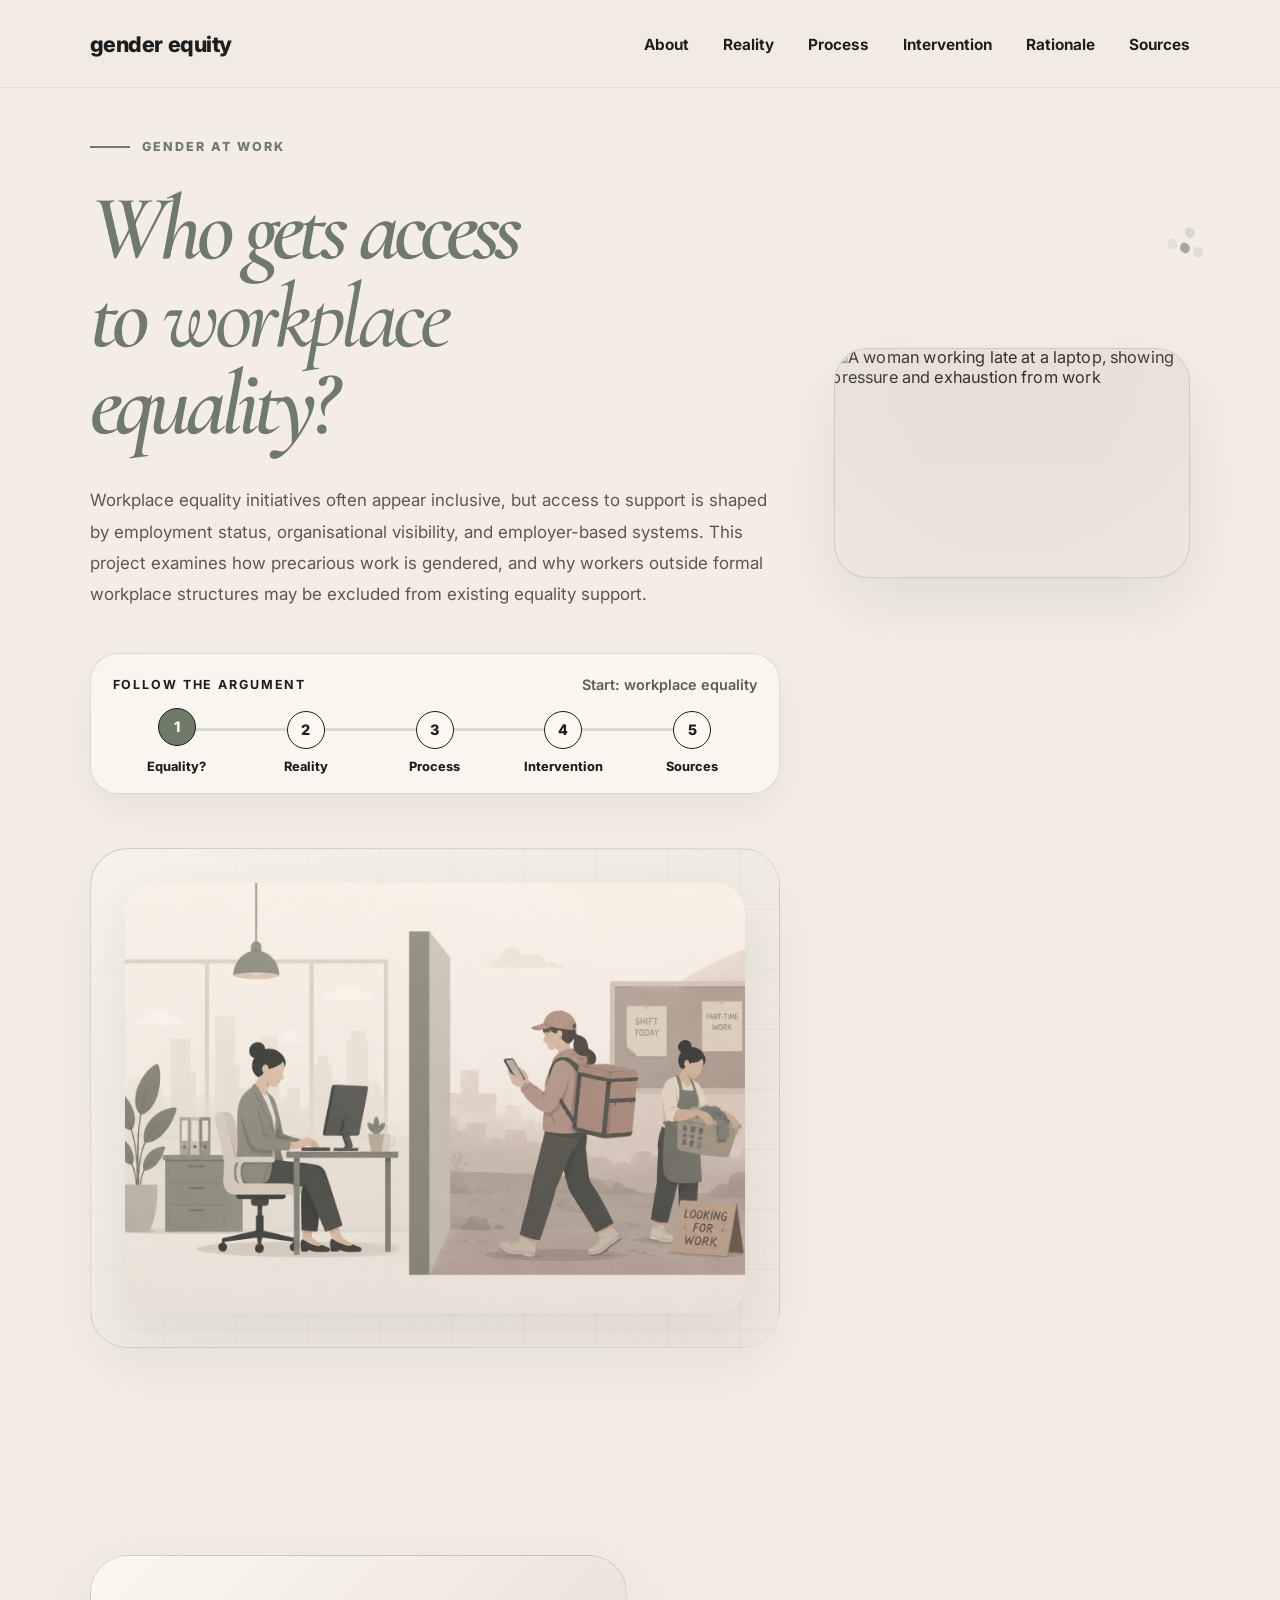
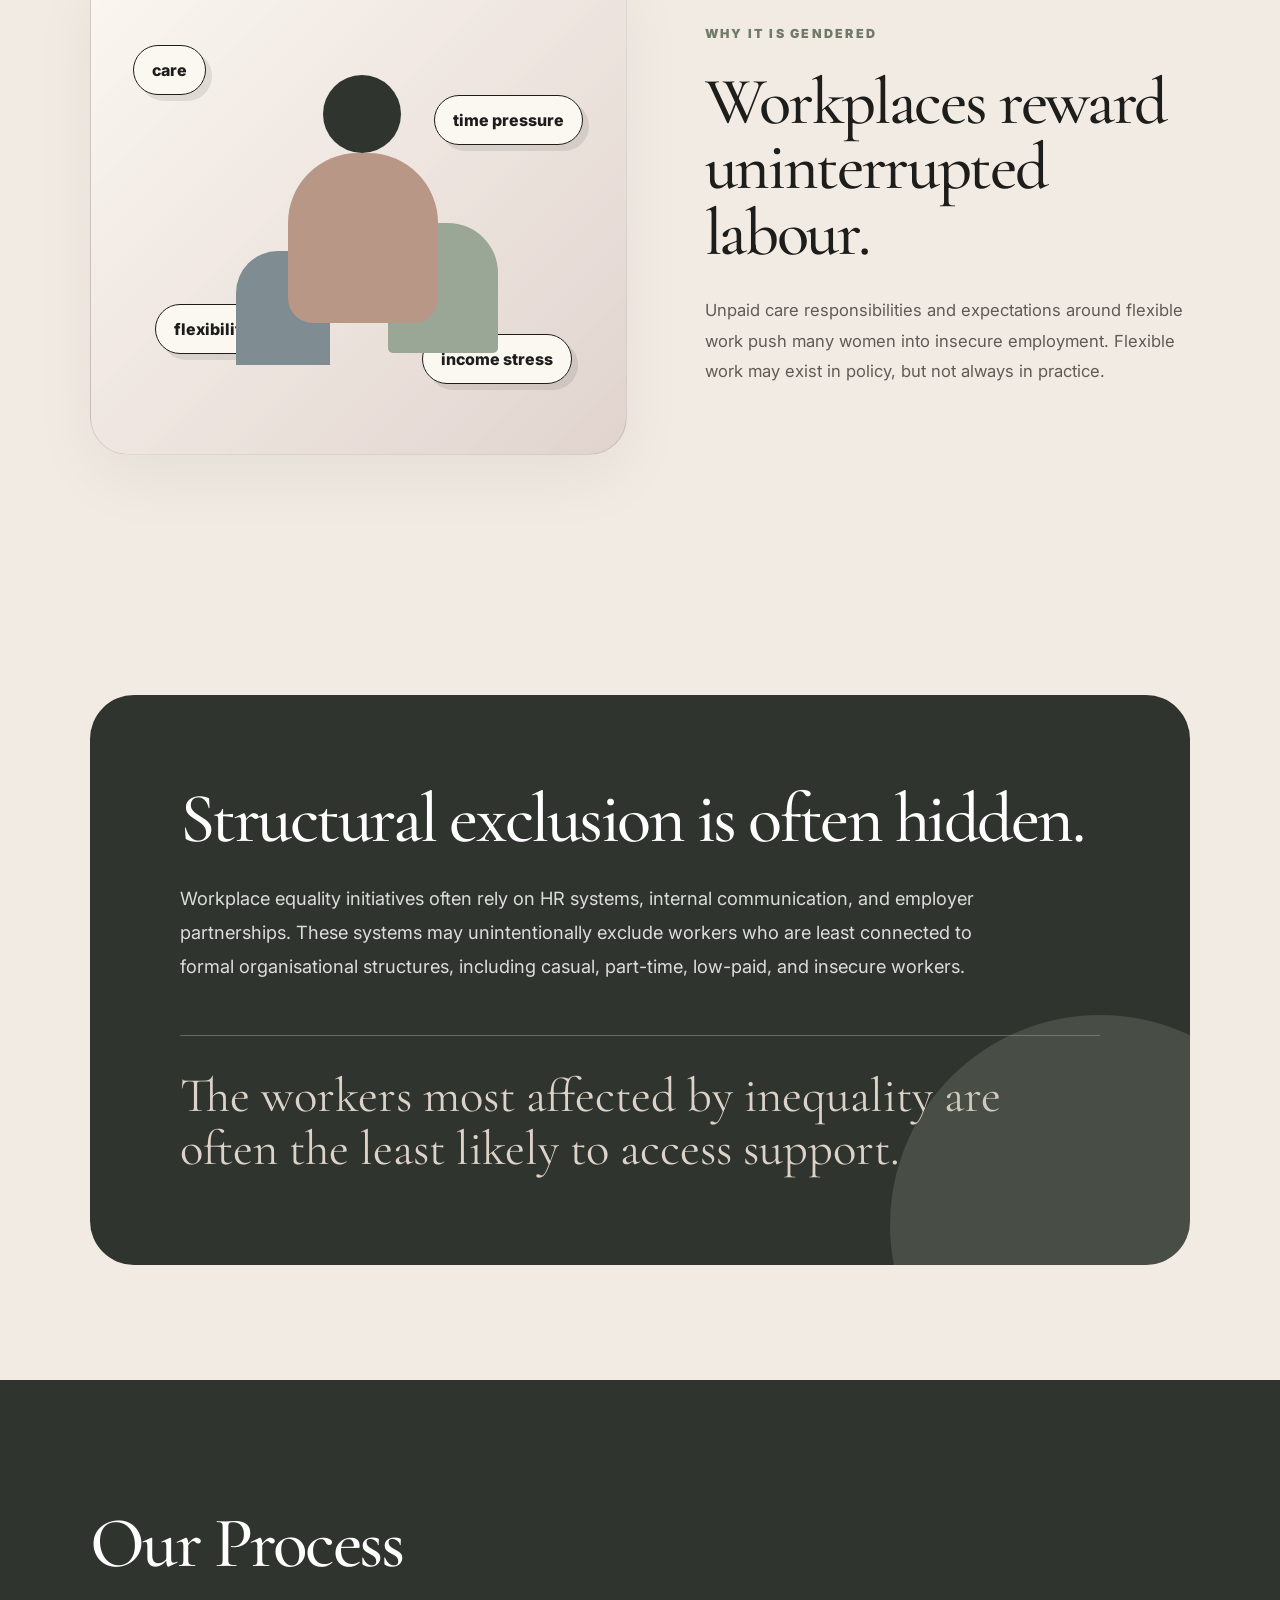
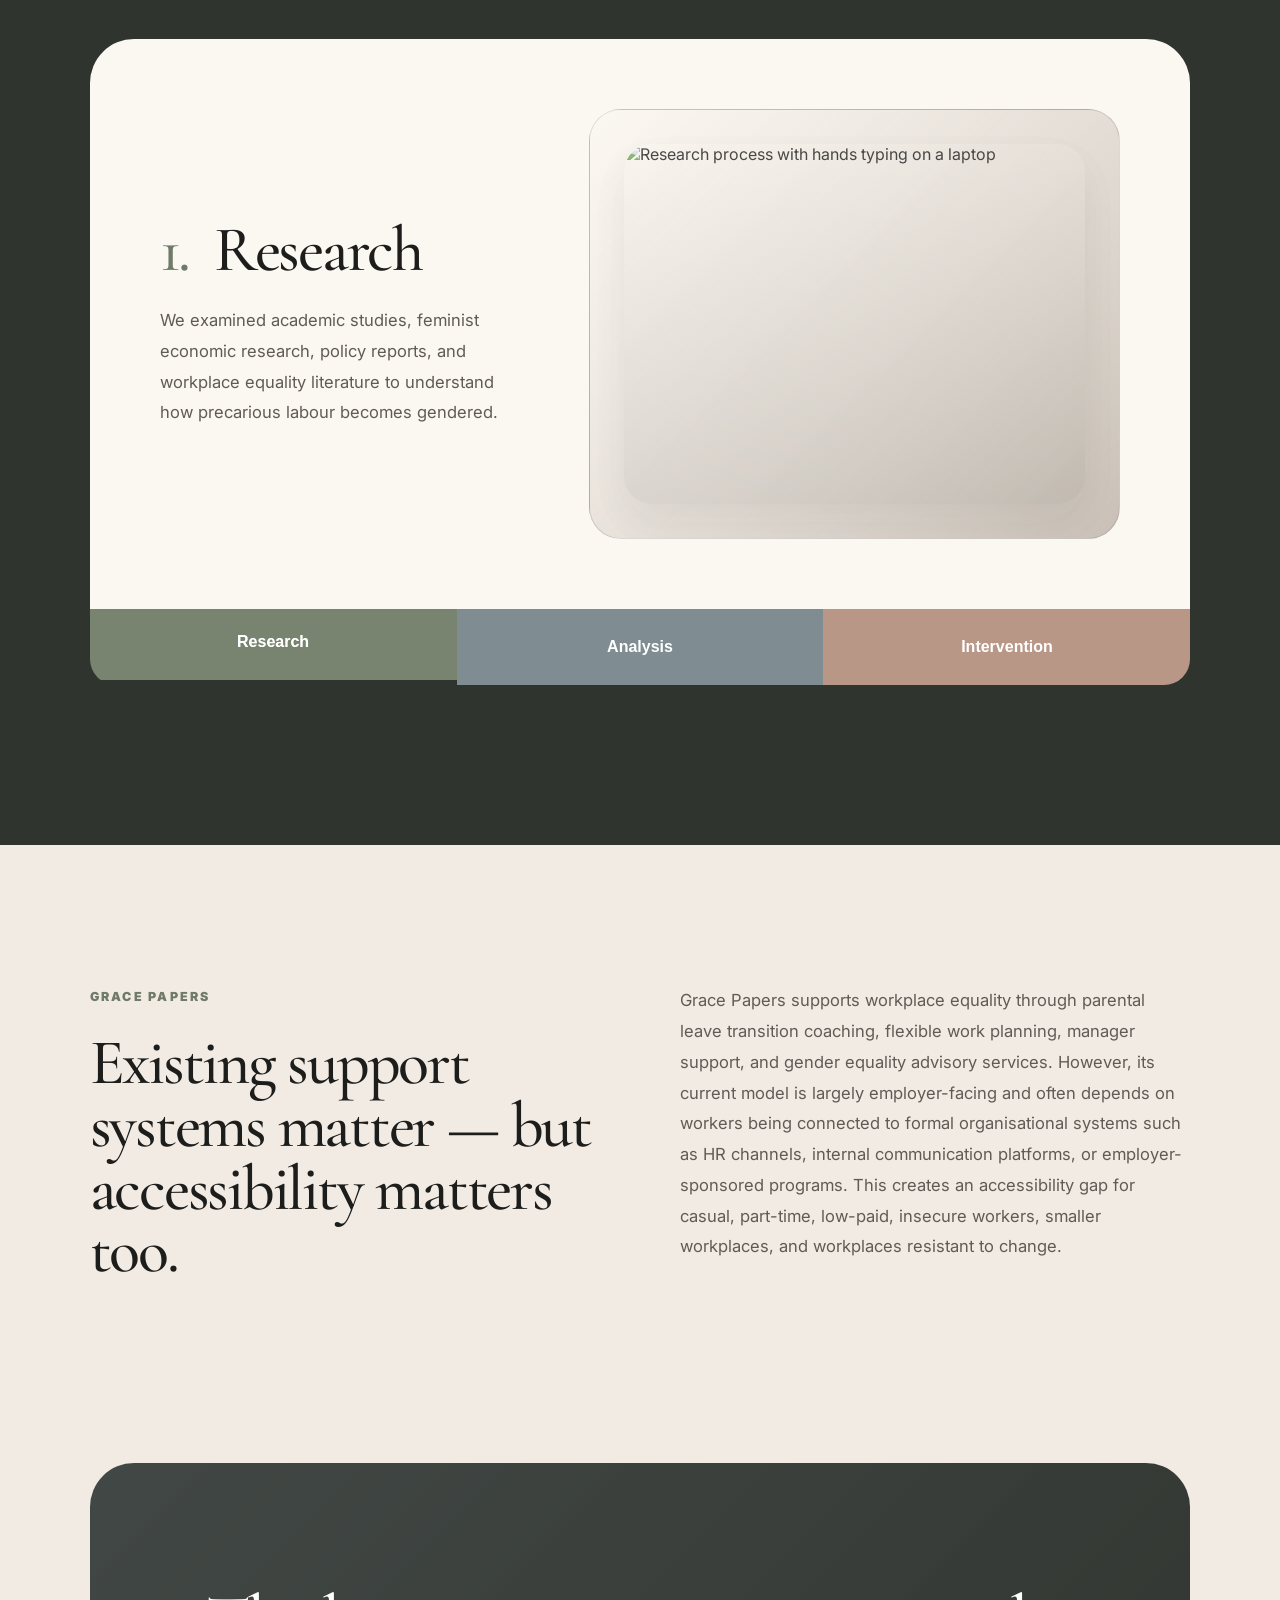
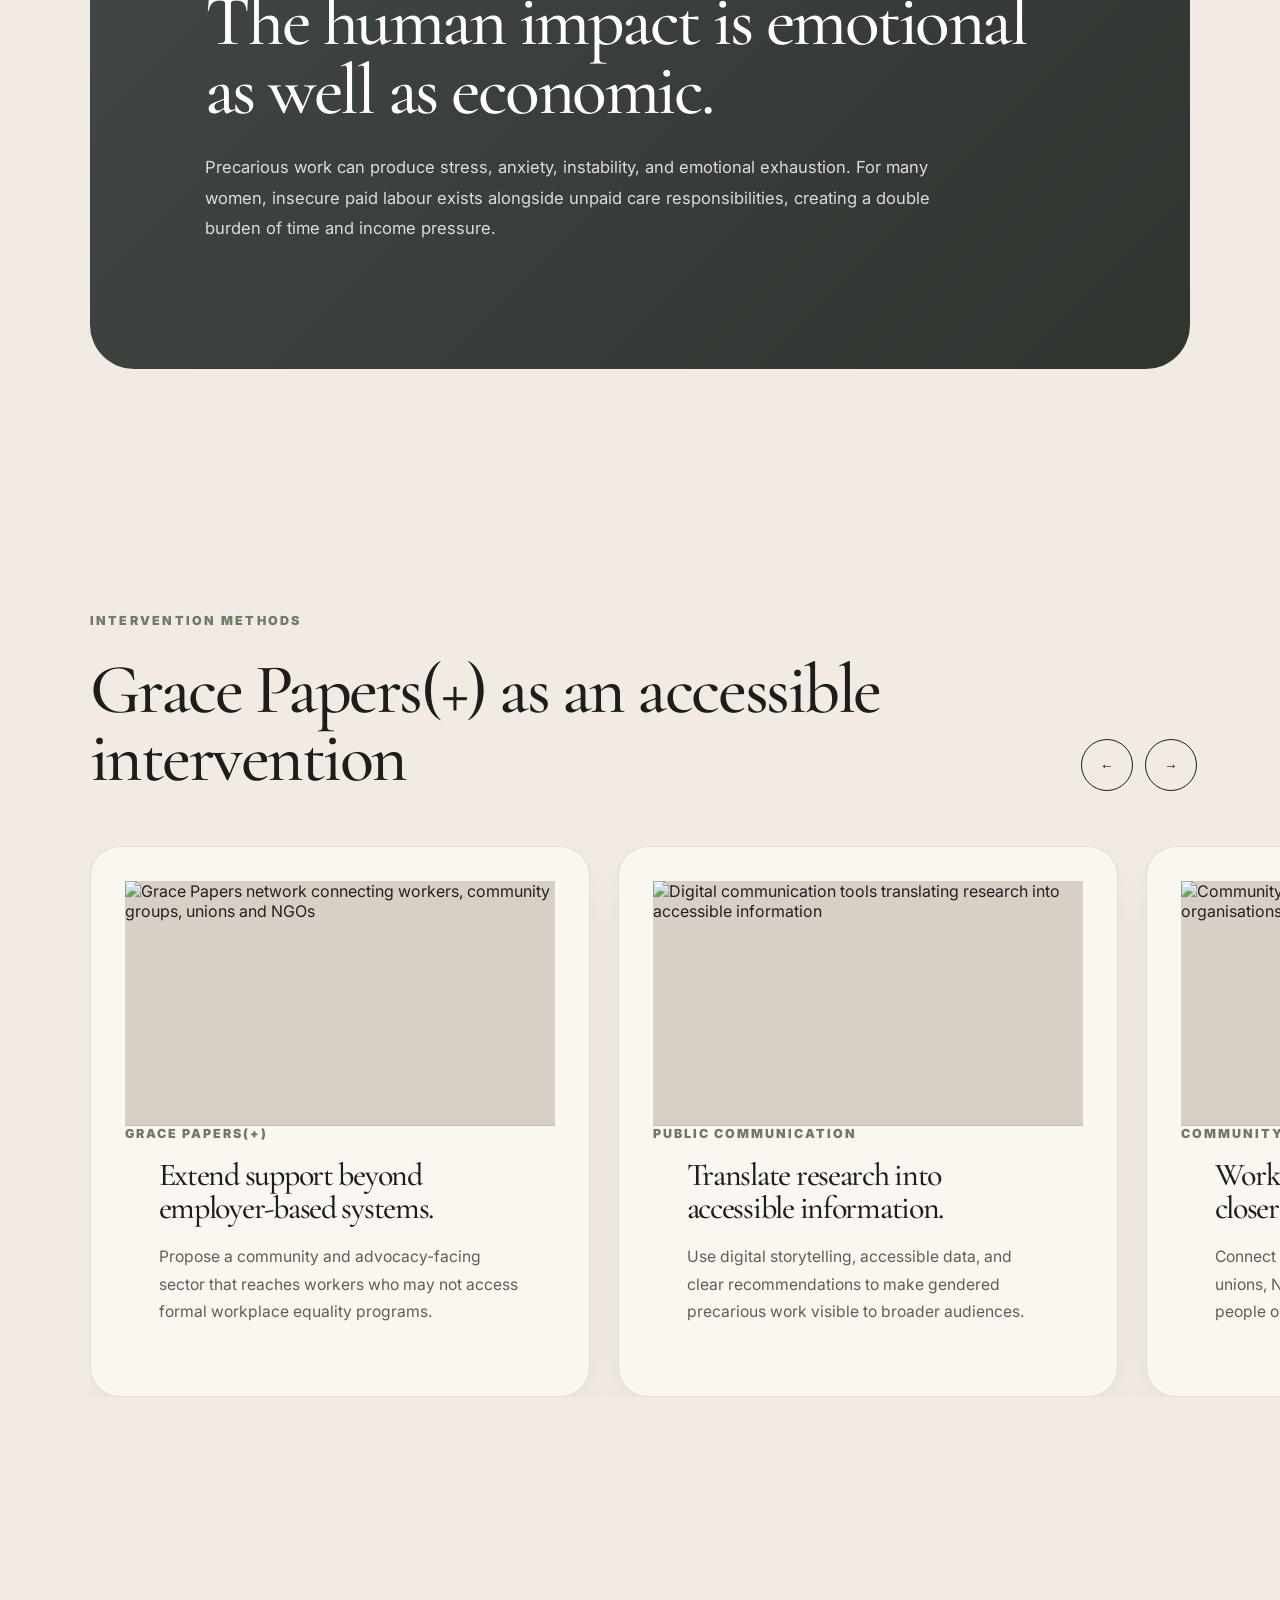
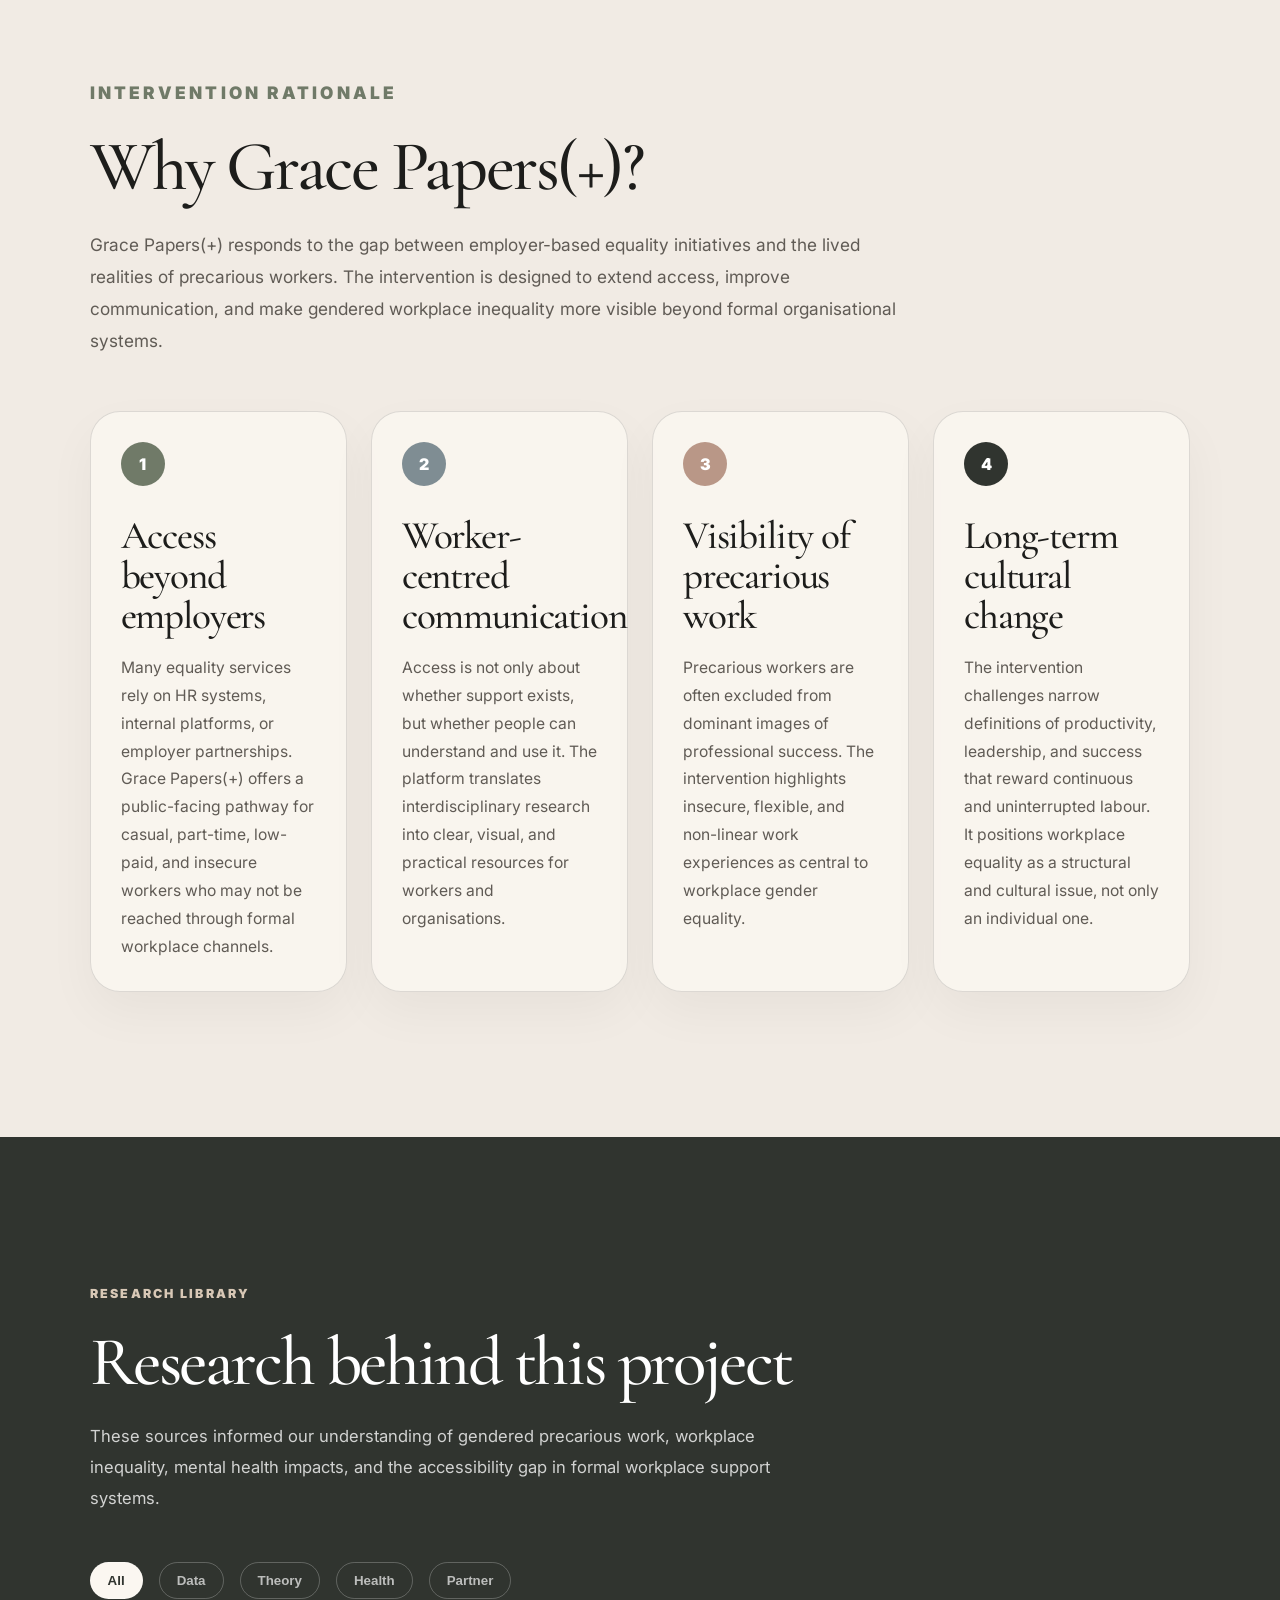
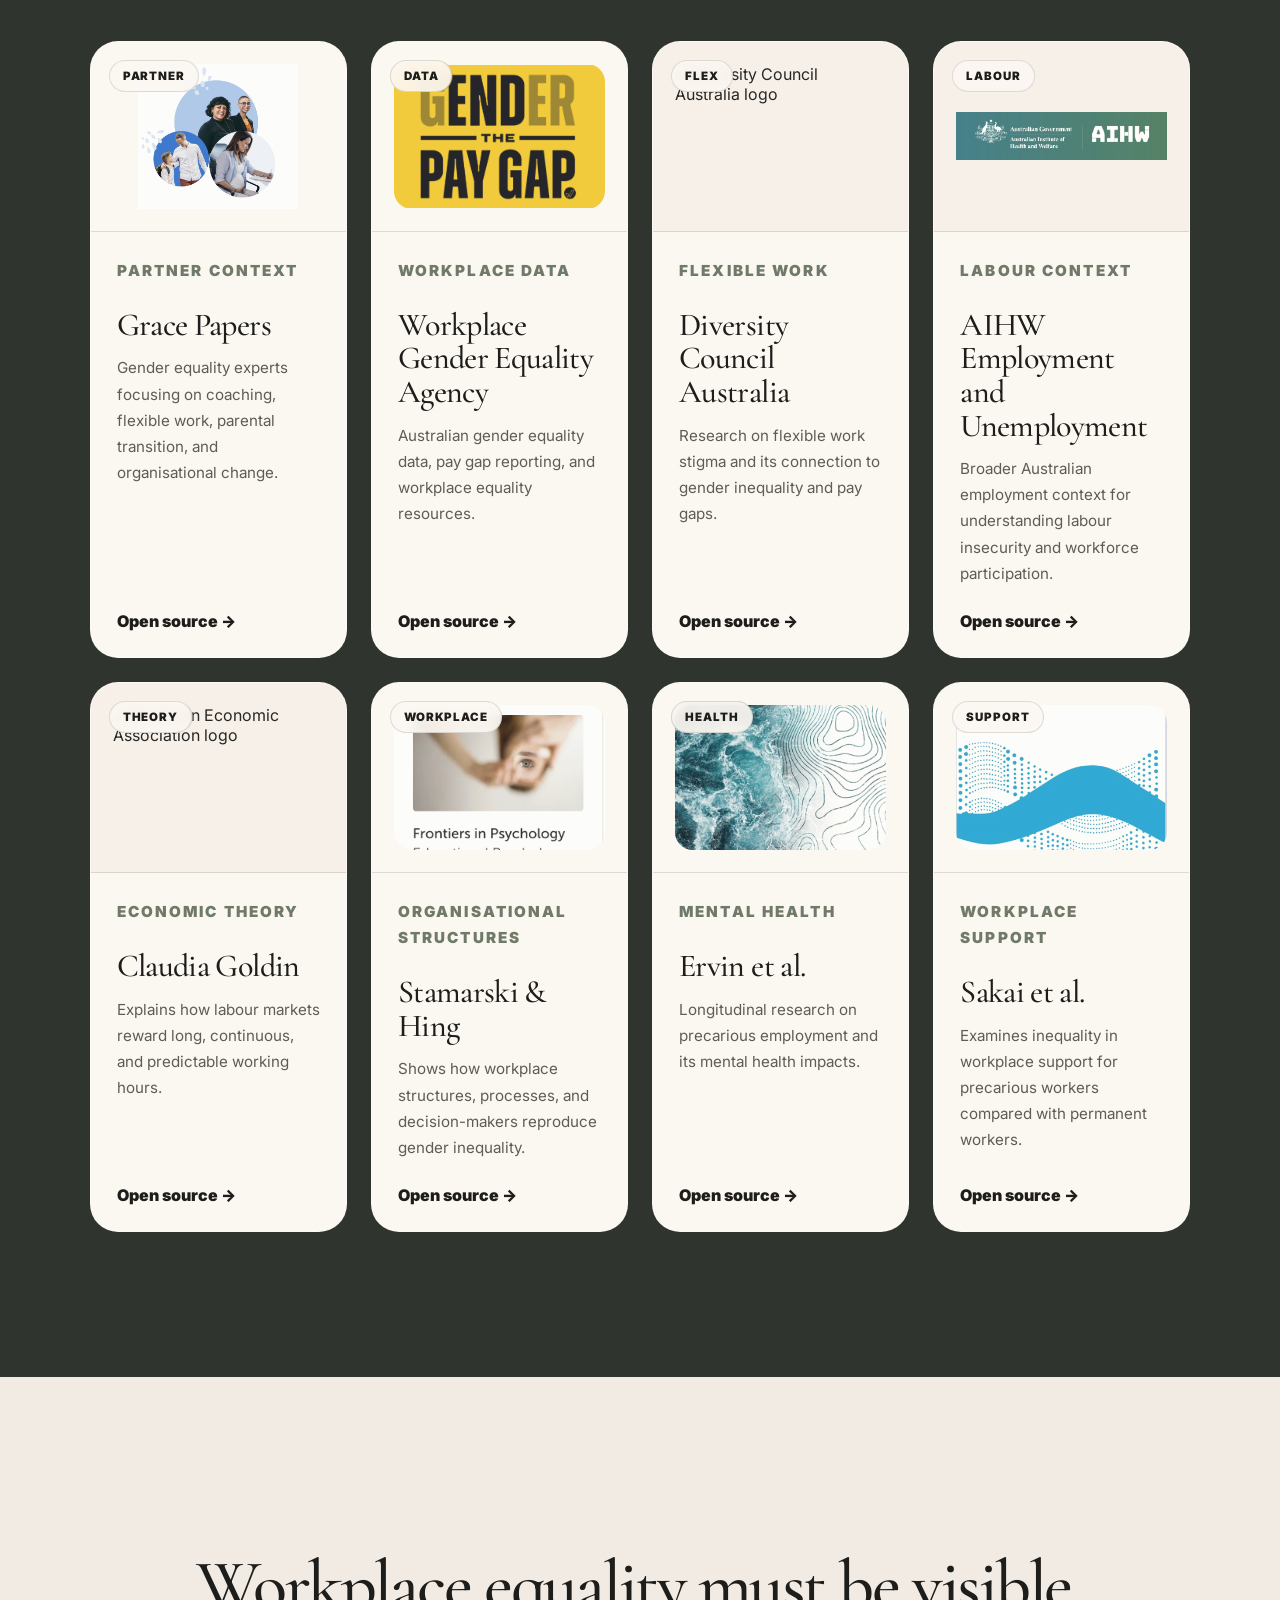
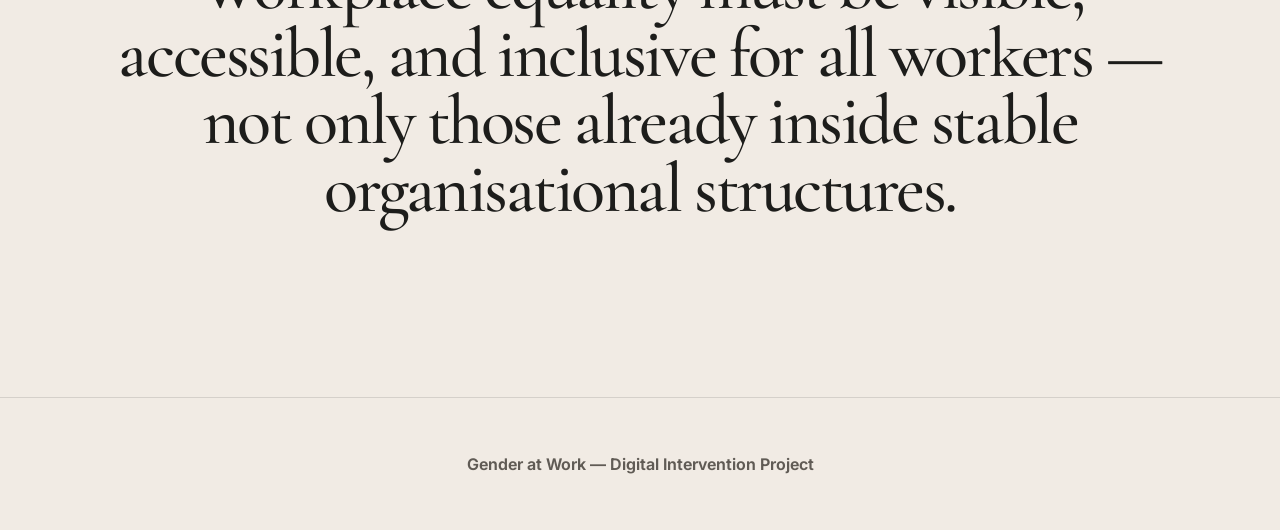
==== commit dc730a10: "Update index.html" ====
--- a/index.html
+++ b/index.html
@@ -2791,282 +2791,60 @@
     }
 
   
-    /* FINAL COVER LAYOUT: LESS EMPTY SPACE, STRONGER BALANCE */
-
-    .hero{
-      min-height:calc(100vh - 86px) !important;
-      display:grid !important;
-      grid-template-columns:minmax(600px, 1.08fr) minmax(460px, .92fr) !important;
+    /* WHY IT IS GENDERED: PHOTO REPLACEMENT */
+
+    .gendered-photo-wrap{
+      width:100% !important;
+      max-width:760px !important;
+      aspect-ratio:1.55 / 1 !important;
+      border-radius:34px !important;
+      overflow:hidden !important;
+      background:#e7ded4 !important;
+      border:1px solid rgba(29,29,27,.10) !important;
+      box-shadow:0 26px 70px rgba(29,29,27,.08) !important;
+      position:relative !important;
+    }
+
+    .gendered-photo-wrap::after{
+      content:"";
+      position:absolute;
+      inset:0;
+      background:
+        linear-gradient(180deg, rgba(243,237,230,.04), rgba(243,237,230,.18)),
+        radial-gradient(circle at 50% 45%, transparent 42%, rgba(243,237,230,.12));
+      pointer-events:none;
+      mix-blend-mode:screen;
+    }
+
+    .gendered-photo{
+      width:100% !important;
+      height:100% !important;
+      display:block !important;
+      object-fit:cover !important;
+      object-position:center !important;
+      filter:saturate(.78) sepia(.12) contrast(.92) brightness(1.05) !important;
+      transform:scale(1.02);
+    }
+
+    #reality,
+    .reality,
+    .gendered-section{
+      scroll-margin-top:90px;
+    }
+
+    #reality .split,
+    #reality .reality-grid,
+    .reality-grid,
+    .gendered-grid{
       align-items:center !important;
-      gap:38px !important;
-      padding:102px 7% 58px !important;
-      background:
-        radial-gradient(circle at 18% 42%, rgba(251,247,241,.82), transparent 38%),
-        radial-gradient(circle at 78% 50%, rgba(154,167,150,.12), transparent 34%),
-        linear-gradient(180deg, #f3ede6 0%, #f0e9e1 100%) !important;
-      position:relative !important;
-      overflow:hidden !important;
-    }
-
-    .hero::before{
-      content:"";
-      position:absolute;
-      right:7.8%;
-      top:17%;
-      width:12px;
-      height:12px;
-      border-radius:45% 55% 45% 55%;
-      background:rgba(117,130,113,.62);
-      box-shadow:
-        -18px 5px 0 rgba(117,130,113,.25),
-        14px 10px 0 rgba(117,130,113,.22),
-        1px 22px 0 rgba(117,130,113,.18);
-      transform:rotate(18deg);
-      opacity:.9;
-      z-index:0;
-    }
-
-    .hero-copy{
-      max-width:980px !important;
-      position:relative !important;
-      z-index:4 !important;
-      align-self:center !important;
-      transform:translateY(-8px);
-    }
-
-    .hero-label{
-      display:flex !important;
-      align-items:center !important;
-      gap:16px !important;
-      margin-bottom:24px !important;
-      color:var(--sage-dark) !important;
-      opacity:.92 !important;
-      font-size:.73rem !important;
-      letter-spacing:.20em !important;
-      font-weight:900 !important;
-      text-transform:uppercase !important;
-    }
-
-    .hero-label::before{
-      content:"";
-      width:40px;
-      height:2px;
-      background:var(--sage-dark);
-      opacity:.75;
-      display:block;
-    }
-
-    .hero-title-final{
-      font-family:"Cormorant Garamond", serif !important;
-      color:var(--ink) !important;
-      font-weight:600 !important;
-      line-height:.86 !important;
-      letter-spacing:-.06em !important;
-      margin:0 !important;
-      max-width:980px !important;
-      font-size:clamp(6.2rem, 8.6vw, 10.4rem) !important;
-    }
-
-    .hero-title-final .line{
-      display:block !important;
-      white-space:nowrap !important;
-    }
-
-    .hero-title-final .line-1{
-      color:var(--ink) !important;
-    }
-
-    .hero-title-final .line-2{
-      margin-top:.02em !important;
-      color:var(--ink) !important;
-    }
-
-    .hero-title-final .line-3{
-      margin-top:.02em !important;
-      color:var(--sage-dark) !important;
-      font-style:italic !important;
-      transform:translateX(.03em);
-    }
-
-    .hero-title-final em{
-      color:var(--sage-dark) !important;
-      font-style:italic !important;
-      font-weight:500 !important;
-      letter-spacing:-.055em !important;
-    }
-
-    .hero-description{
-      margin-top:34px !important;
-      max-width:720px !important;
-      font-size:1.05rem !important;
-      line-height:1.78 !important;
-      color:#5f5a54 !important;
-    }
-
-    .hero-progress{
-      margin-top:30px !important;
-      max-width:690px !important;
-      padding:20px 24px 18px !important;
-      border-radius:24px !important;
-      background:rgba(251,247,241,.78) !important;
-      border:1px solid rgba(29,29,27,.08) !important;
-      box-shadow:0 16px 38px rgba(29,29,27,.045) !important;
-      backdrop-filter:blur(8px) !important;
-    }
-
-    .hero-progress-top{
-      margin-bottom:16px !important;
-    }
-
-    .hero-progress-top span{
-      font-size:.72rem !important;
-      letter-spacing:.15em !important;
-    }
-
-    .hero-progress-top strong{
-      font-size:.82rem !important;
-      color:#615b54 !important;
-    }
-
-    .progress-line{
-      top:35px !important;
-      left:54px !important;
-      right:54px !important;
-    }
-
-    .step span{
-      width:39px !important;
-      height:39px !important;
-      font-size:.9rem !important;
-    }
-
-    .step small{
-      margin-top:8px !important;
-      font-size:.75rem !important;
-    }
-
-    .hero-art{
-      min-height:600px !important;
-      position:relative !important;
-      overflow:visible !important;
-      border:0 !important;
-      border-radius:0 !important;
-      background:transparent !important;
-      box-shadow:none !important;
-      align-self:center !important;
-      z-index:3 !important;
-    }
-
-    .hero-soft-panel,
-    .office-grid,
-    .ribbon,
-    .note,
-    .bubble-stack,
-    .hero-art::after{
-      display:none !important;
-      content:none !important;
-    }
-
-    .hero-illustration-final{
-      position:absolute !important;
-      left:50% !important;
-      top:51% !important;
-      width:min(96%, 660px) !important;
-      transform:translate(-50%, -50%) !important;
-      filter:drop-shadow(0 28px 38px rgba(29,29,27,.11)) !important;
-      animation:heroFloatFinal 6.2s ease-in-out infinite !important;
-    }
-
-    .hero-illustration-final::before{
-      content:"";
-      position:absolute;
-      inset:18% 2% 0 2%;
-      background:radial-gradient(circle, rgba(154,167,150,.14), transparent 65%);
-      filter:blur(8px);
-      z-index:-1;
-    }
-
-    .hero-image-asset{
-      width:100% !important;
-      height:auto !important;
-      display:block !important;
-      object-fit:contain !important;
-      background:transparent !important;
-      border:0 !important;
-      border-radius:0 !important;
-      filter:saturate(.86) sepia(.04) contrast(.96) brightness(1.03) !important;
-    }
-
-    @keyframes heroFloatFinal{
-      0%,100%{ transform:translate(-50%, -50%) translateY(0); }
-      50%{ transform:translate(-50%, -50%) translateY(-8px); }
-    }
-
-    @media(max-width:1250px){
-      .hero{
-        grid-template-columns:1fr !important;
-        gap:12px !important;
-        padding:104px 7% 70px !important;
-      }
-
-      .hero-copy{
-        max-width:920px !important;
-        transform:none;
-      }
-
-      .hero-title-final{
-        font-size:clamp(5.2rem, 11vw, 8.2rem) !important;
-      }
-
-      .hero-title-final .line{
-        white-space:normal !important;
-      }
-
-      .hero-art{
-        min-height:390px !important;
-      }
-
-      .hero-illustration-final{
-        position:relative !important;
-        left:auto !important;
-        top:auto !important;
-        transform:none !important;
-        width:min(58%, 540px) !important;
-        margin:0 auto !important;
-      }
-
-      @keyframes heroFloatFinal{
-        0%,100%{ transform:translateY(0); }
-        50%{ transform:translateY(-8px); }
-      }
-    }
-
-    @media(max-width:720px){
-      .hero{
-        padding:100px 5% 62px !important;
-      }
-
-      .hero-title-final{
-        font-size:clamp(3.6rem, 16vw, 5.4rem) !important;
-        letter-spacing:-.045em !important;
-      }
-
-      .hero-description{
-        font-size:.96rem !important;
-        margin-top:28px !important;
-      }
-
-      .hero-progress{
-        padding:18px 18px 16px !important;
-        margin-top:28px !important;
-      }
-
-      .hero-art{
-        min-height:300px !important;
-      }
-
-      .hero-illustration-final{
-        width:min(84%, 420px) !important;
+      gap:64px !important;
+    }
+
+    @media(max-width:900px){
+      .gendered-photo-wrap{
+        max-width:100% !important;
+        border-radius:26px !important;
+        aspect-ratio:1.35 / 1 !important;
       }
     }
 
@@ -3091,10 +2869,10 @@
   <section class="hero" id="illusion">
     <div class="hero-left fade-up">
       <p class="eyebrow">Gender at Work</p>
-      <h1 class="hero-title-final" aria-label="Who gets access to workplace equality?">
-        <span class="line line-1">Who gets access</span>
-        <span class="line line-2">to <em>workplace</em></span>
-        <span class="line line-3">equality?</span>
+      <h1 class="hero-title-bm" aria-label="Who gets access to workplace equality?">
+        <span>Who gets access</span>
+        <span>to <em>workplace</em></span>
+        <span>equality?</span>
       </h1>
       <p class="hero-description">
         Workplace equality initiatives often appear inclusive, but access to support is shaped by employment status, organisational visibility, and employer-based systems. This project examines how precarious work is gendered, and why workers outside formal workplace structures may be excluded from existing equality support.
@@ -3137,32 +2915,15 @@
       </div>
     </div>
 
-    <div class="hero-art fade-up">
-      <div class="hero-illustration-final">
-        <img
-          src="office-women-transparent.png"
-          onerror="this.onerror=null; this.src='office-women.png';"
-          alt="Diverse women working together in an office"
-          class="hero-image-asset"
-        >
-      </div>
-    </div>
-  </section>
-
-  <section class="big-statement fade-up" id="reality">
-    <h2>
-      Behind the language of inclusion exists another reality — <em>insecure, unstable, and invisible labour.</em>
-    </h2>
-  </section>
-
-  <section class="split-section fade-up">
-    <div>
-      <p class="section-tag">The hidden reality</p>
-      <h2>Precarious work sits outside stable systems.</h2>
-      <p>
-        Precarious workers are often in insecure, casual, part-time, or unstable employment. They may have limited access to workplace communication, career progression, HR systems, and formal support.
-      </p>
-    </div>
+    
+        <div class="gendered-photo-wrap fade-up">
+          <img
+            src="gendered-work-pressure.png"
+            alt="A woman working late at a laptop, showing pressure and exhaustion from work"
+            class="gendered-photo"
+          >
+        </div>
+
 
     <div class="visual-card policy">
       <div class="precarious-image-wrap">
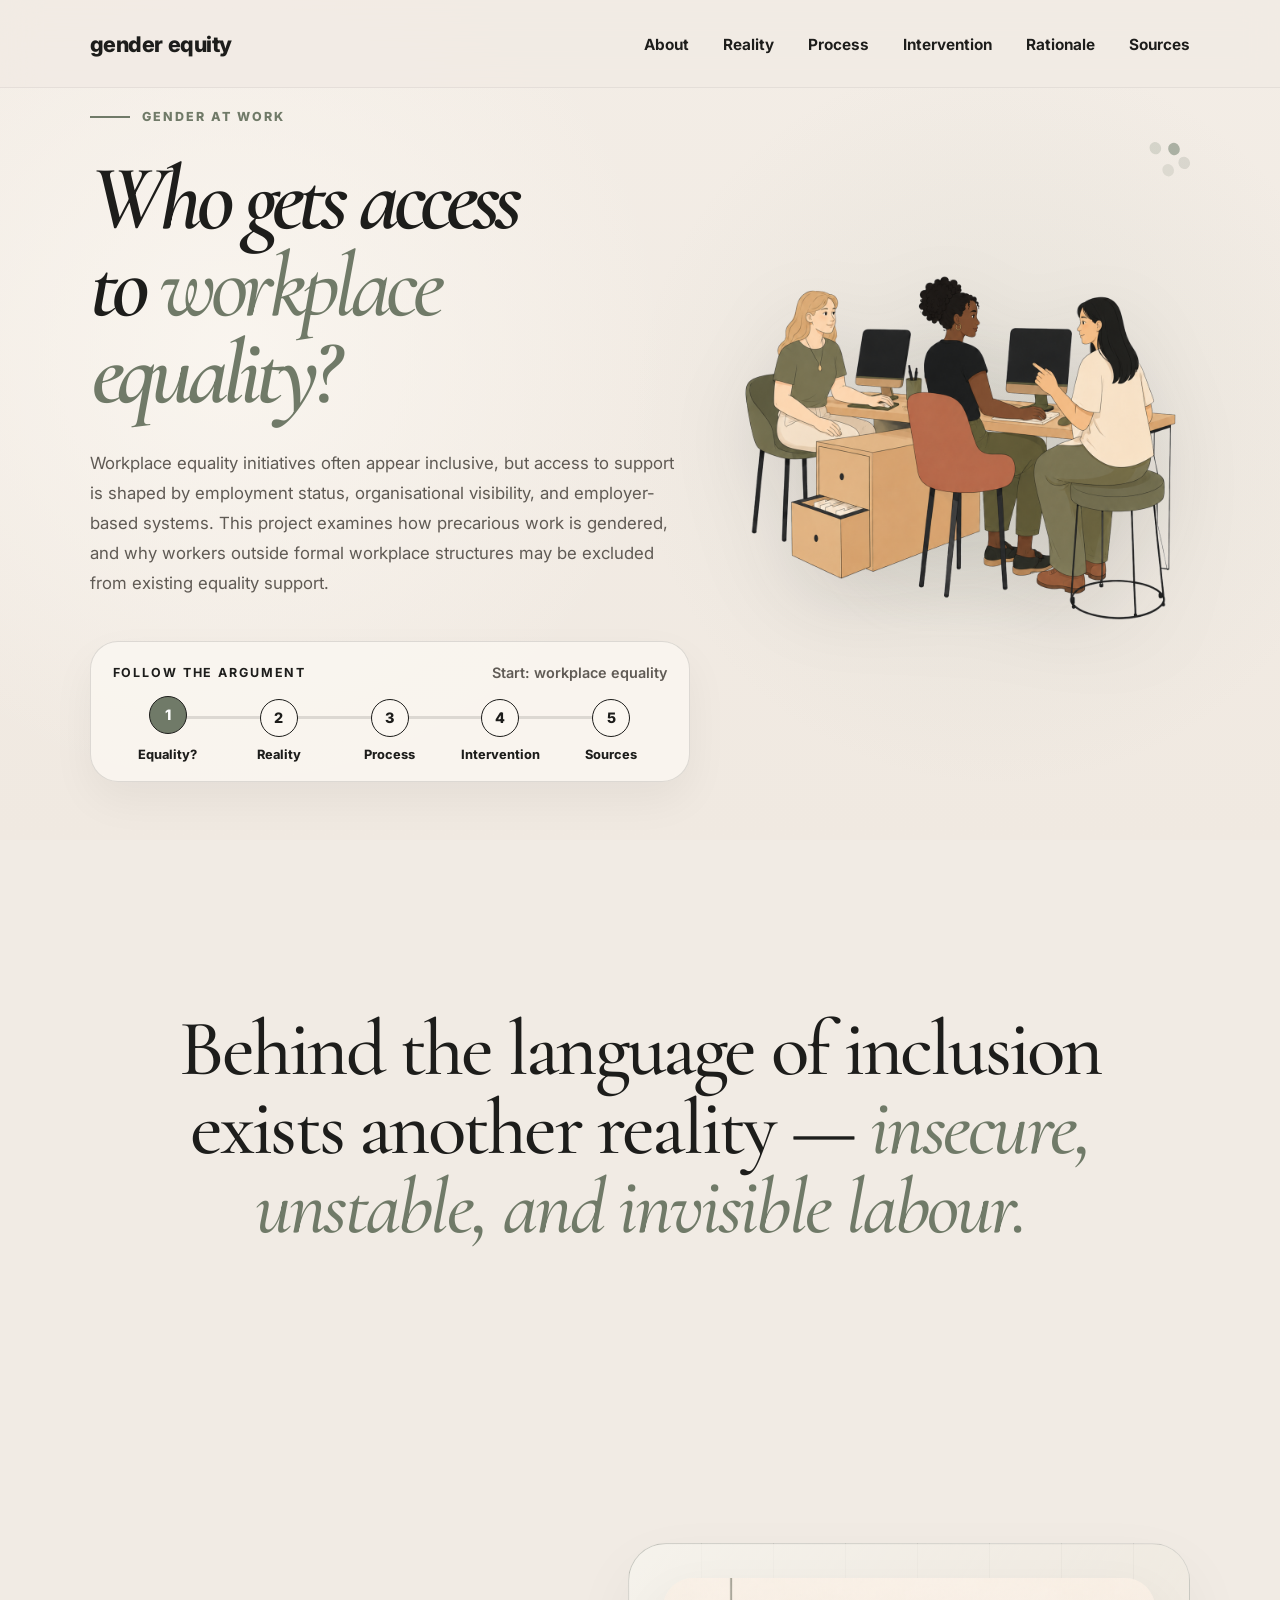
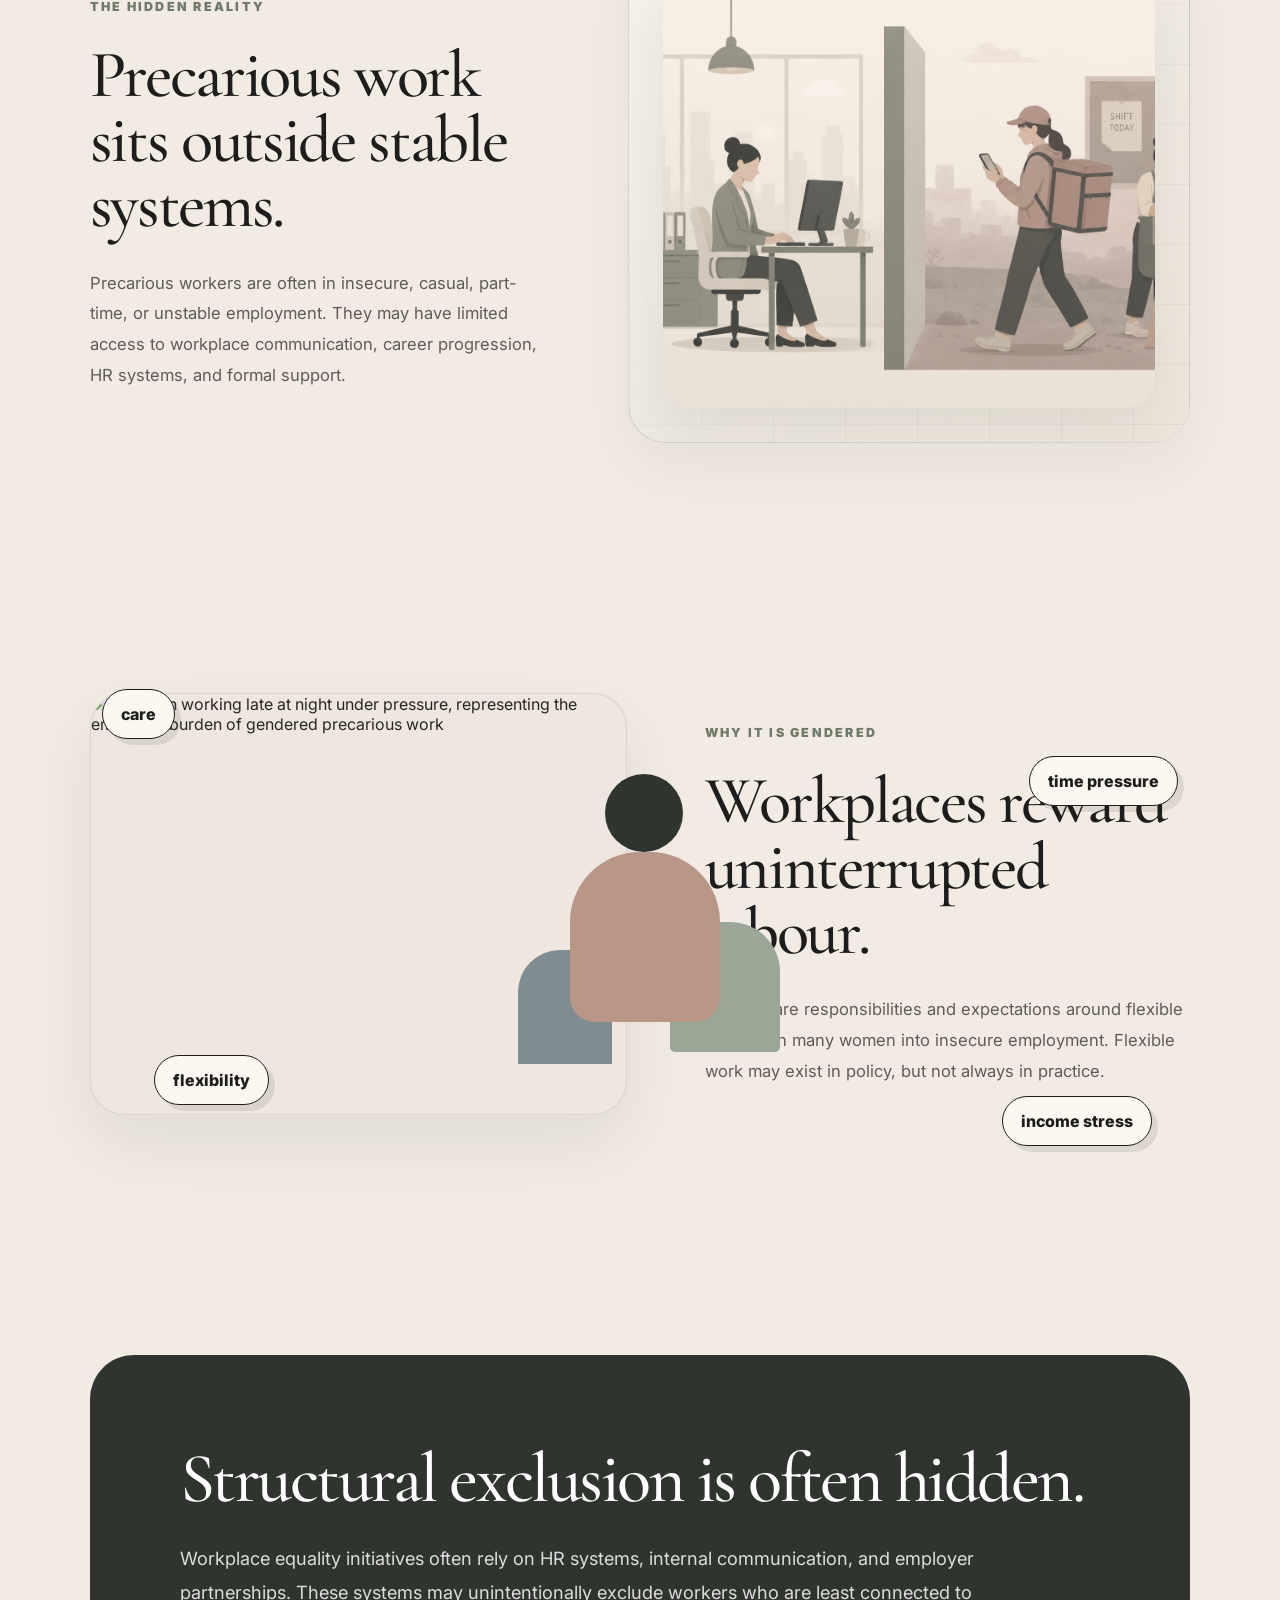
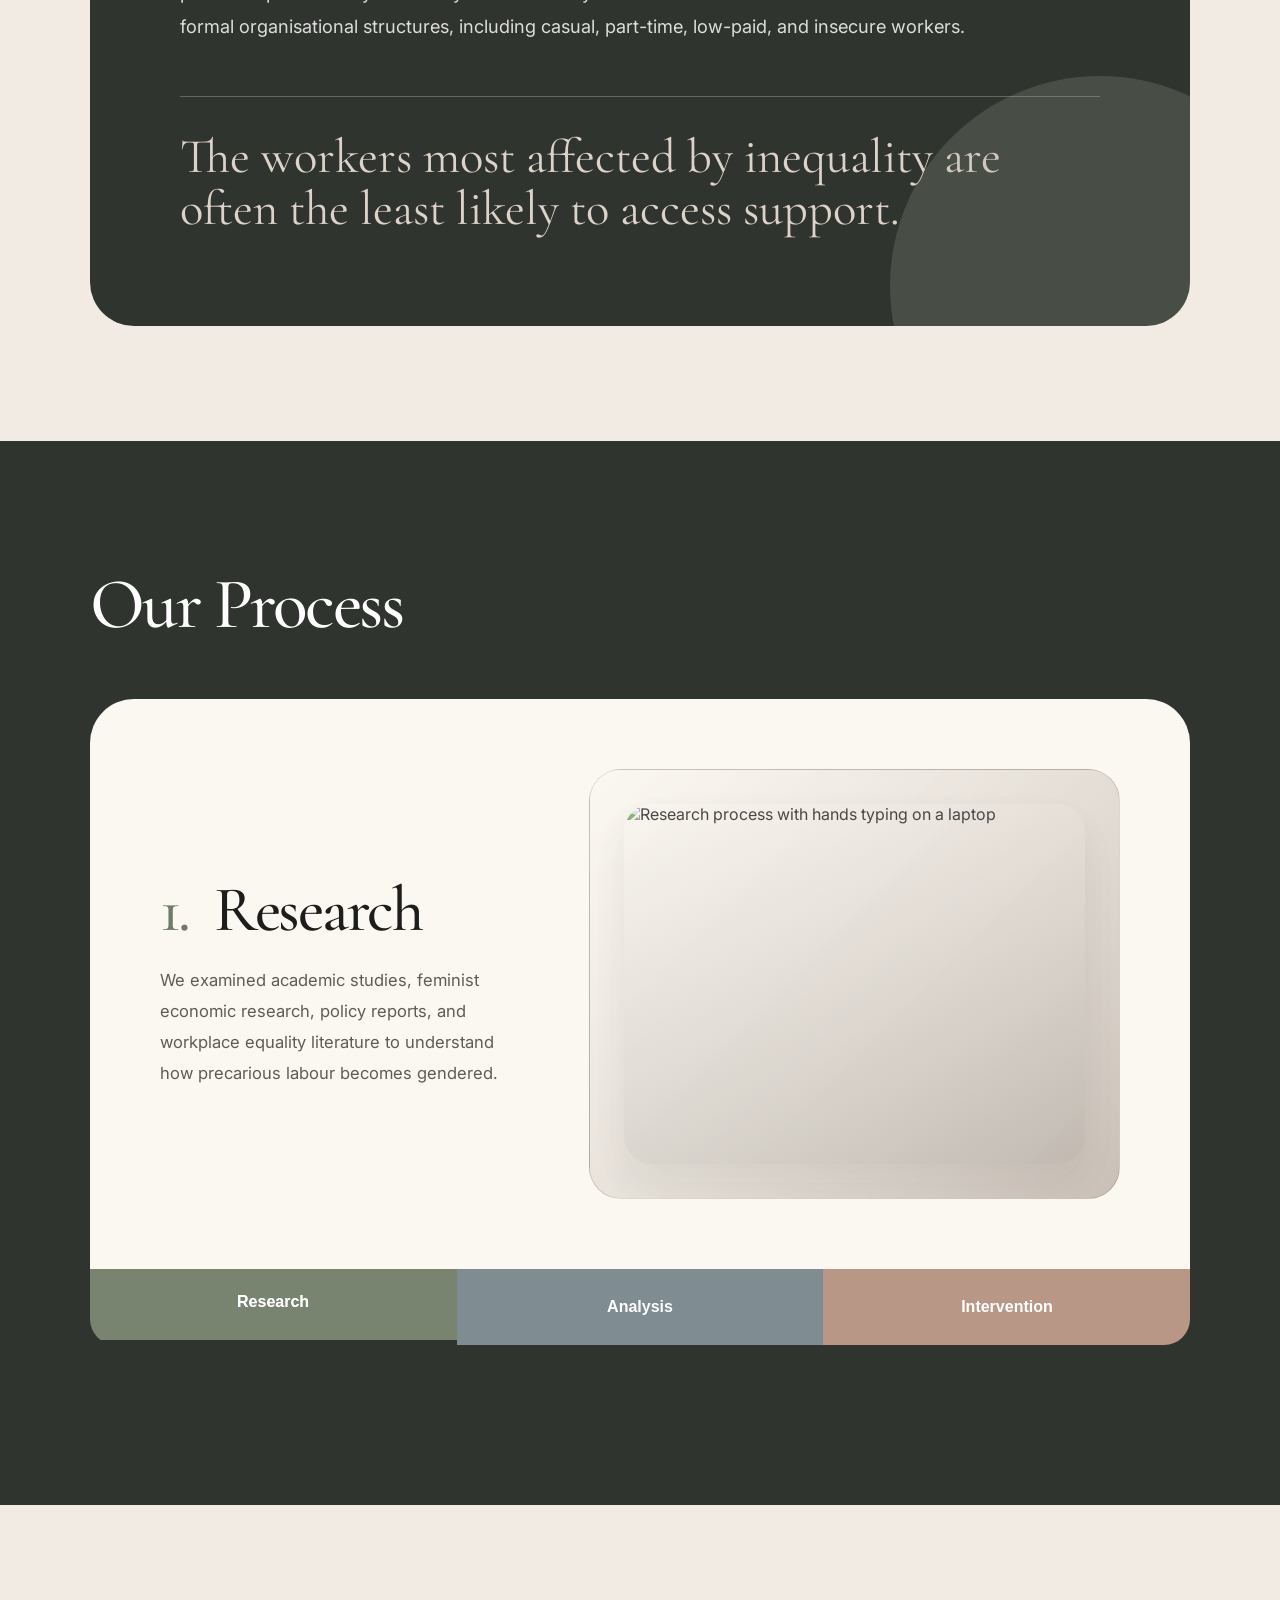
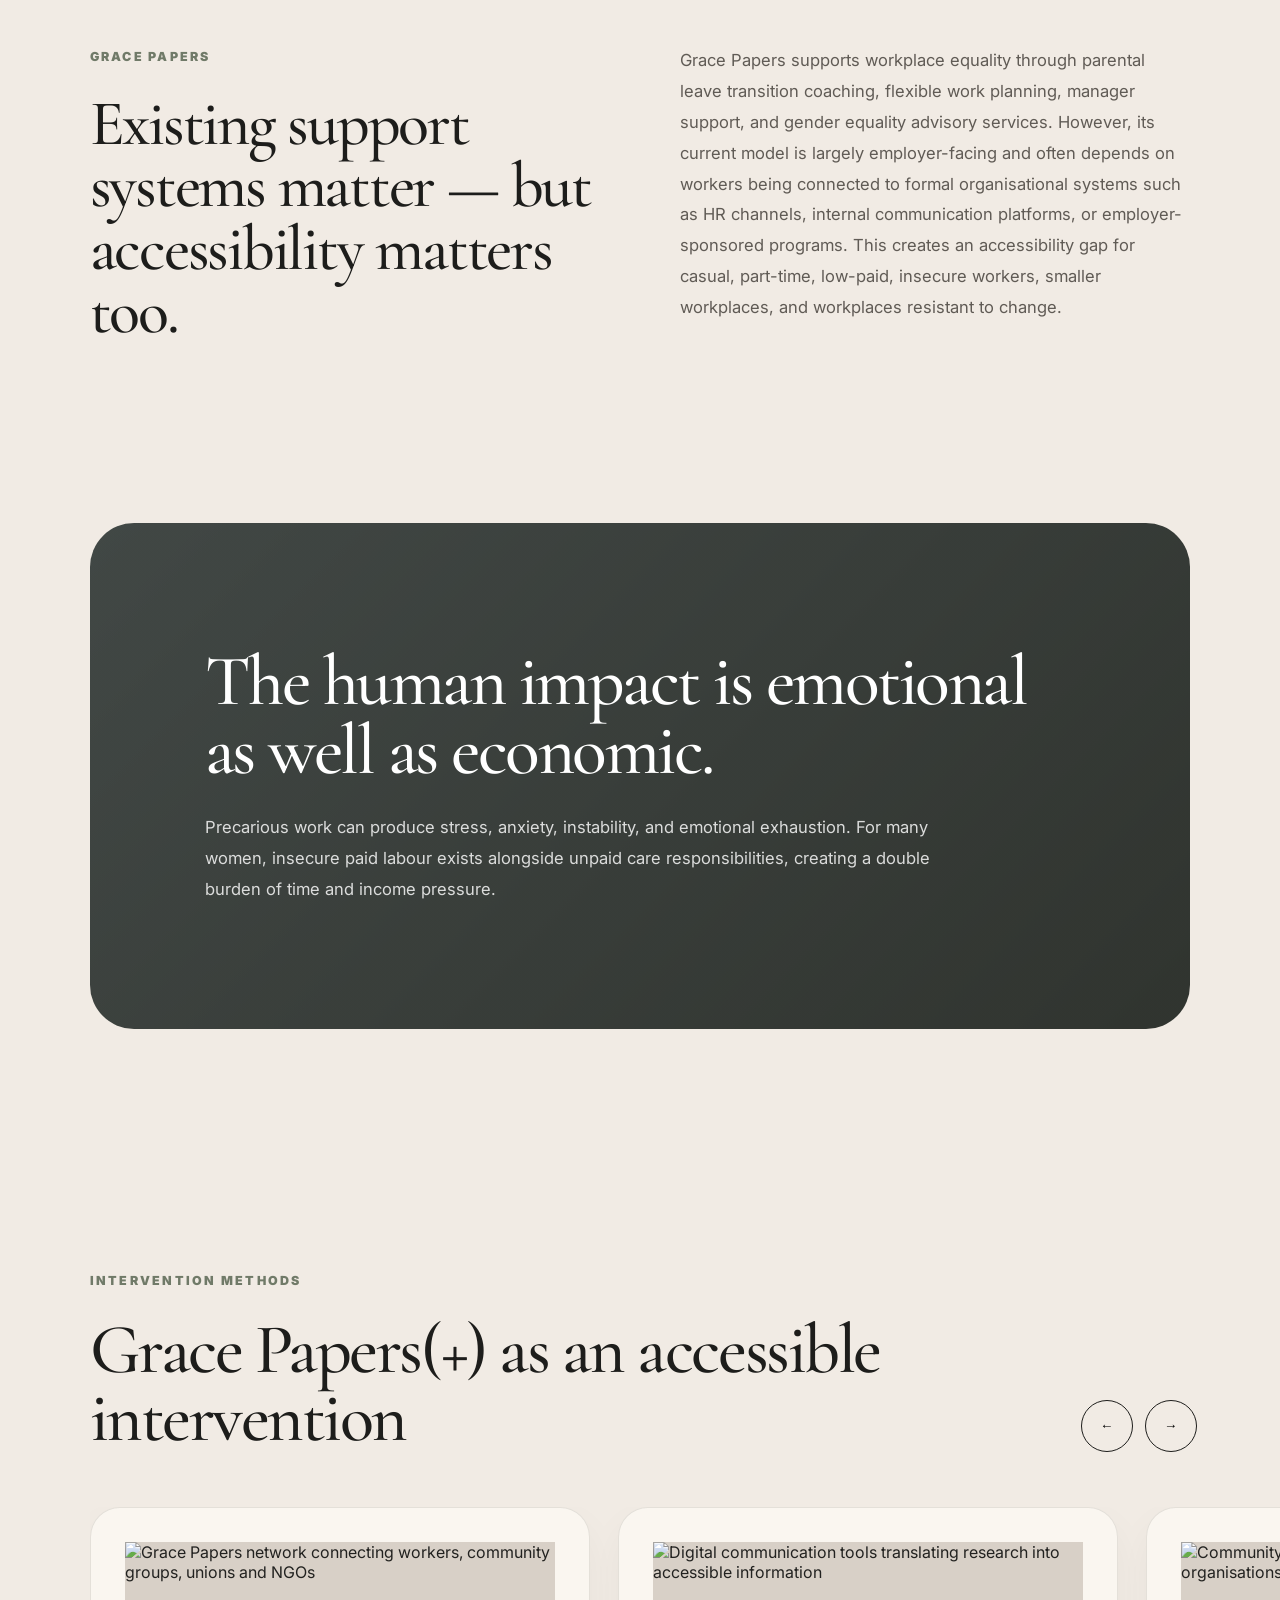
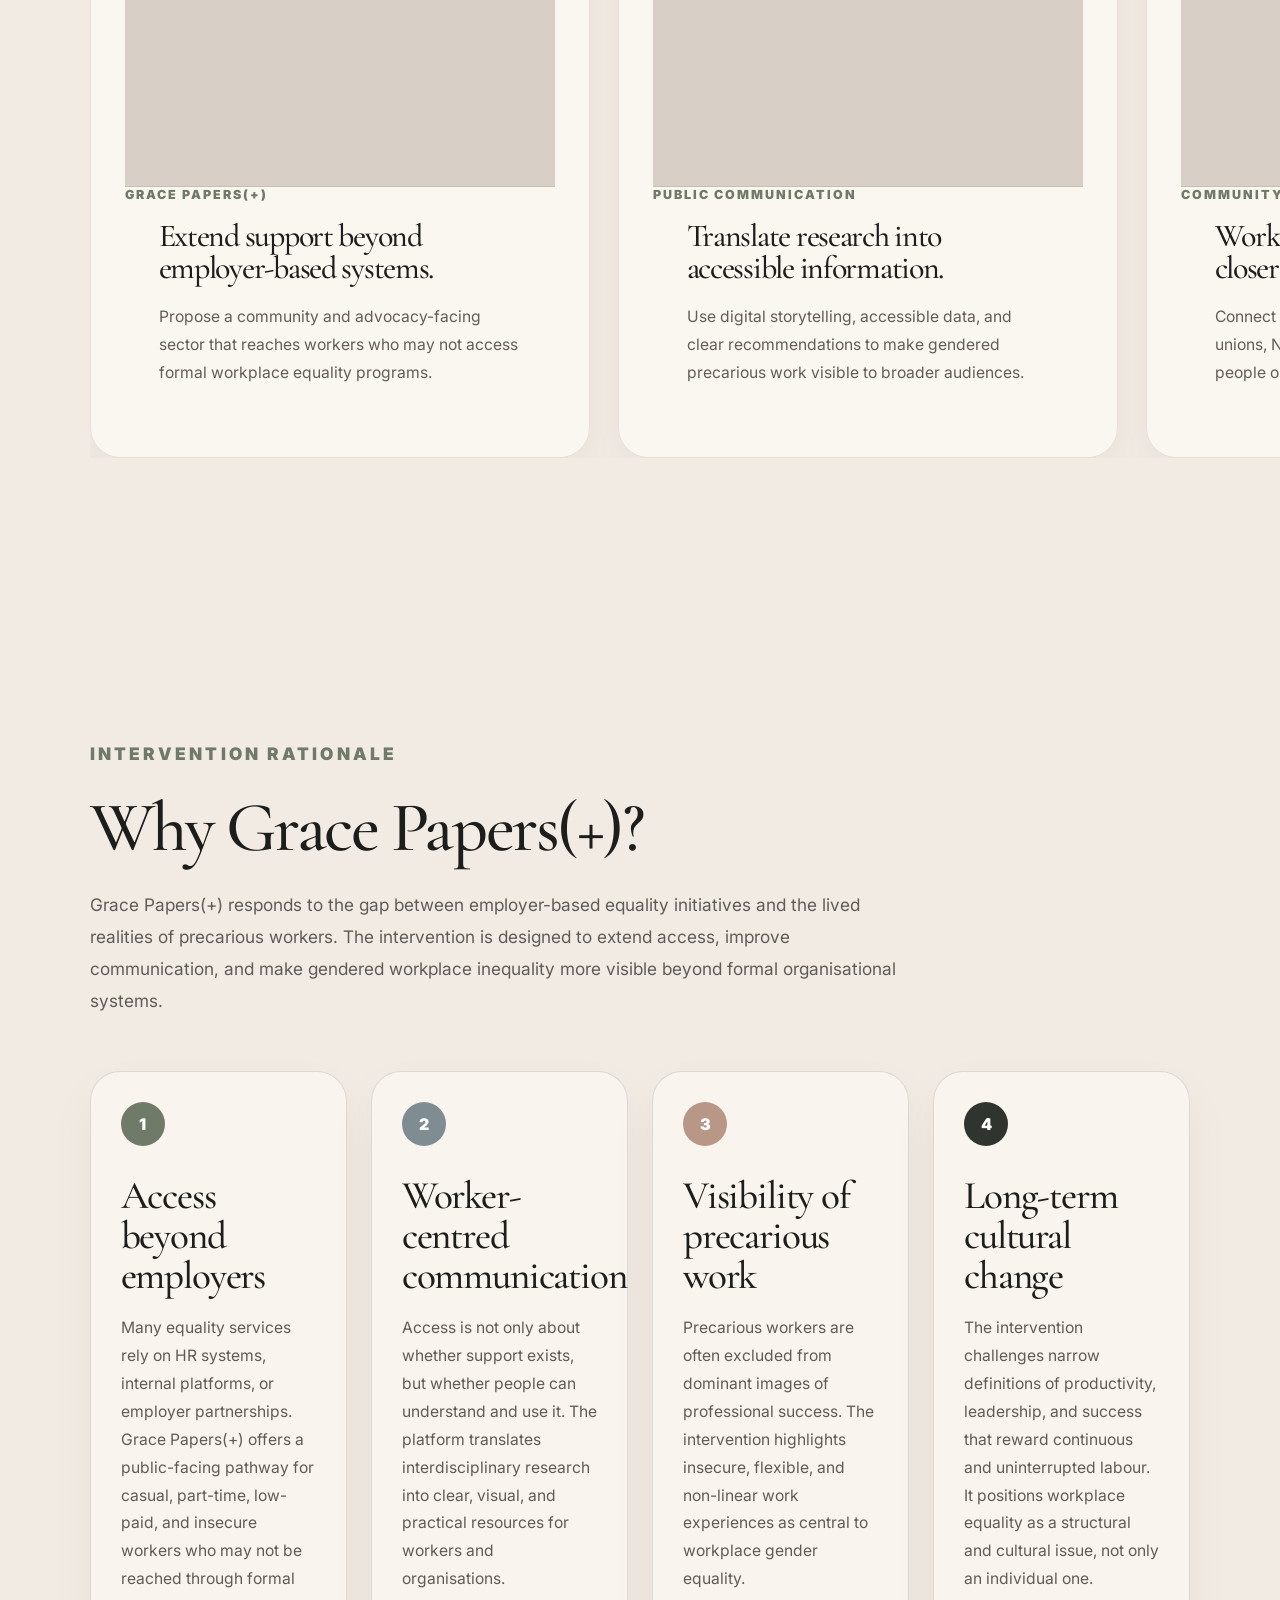
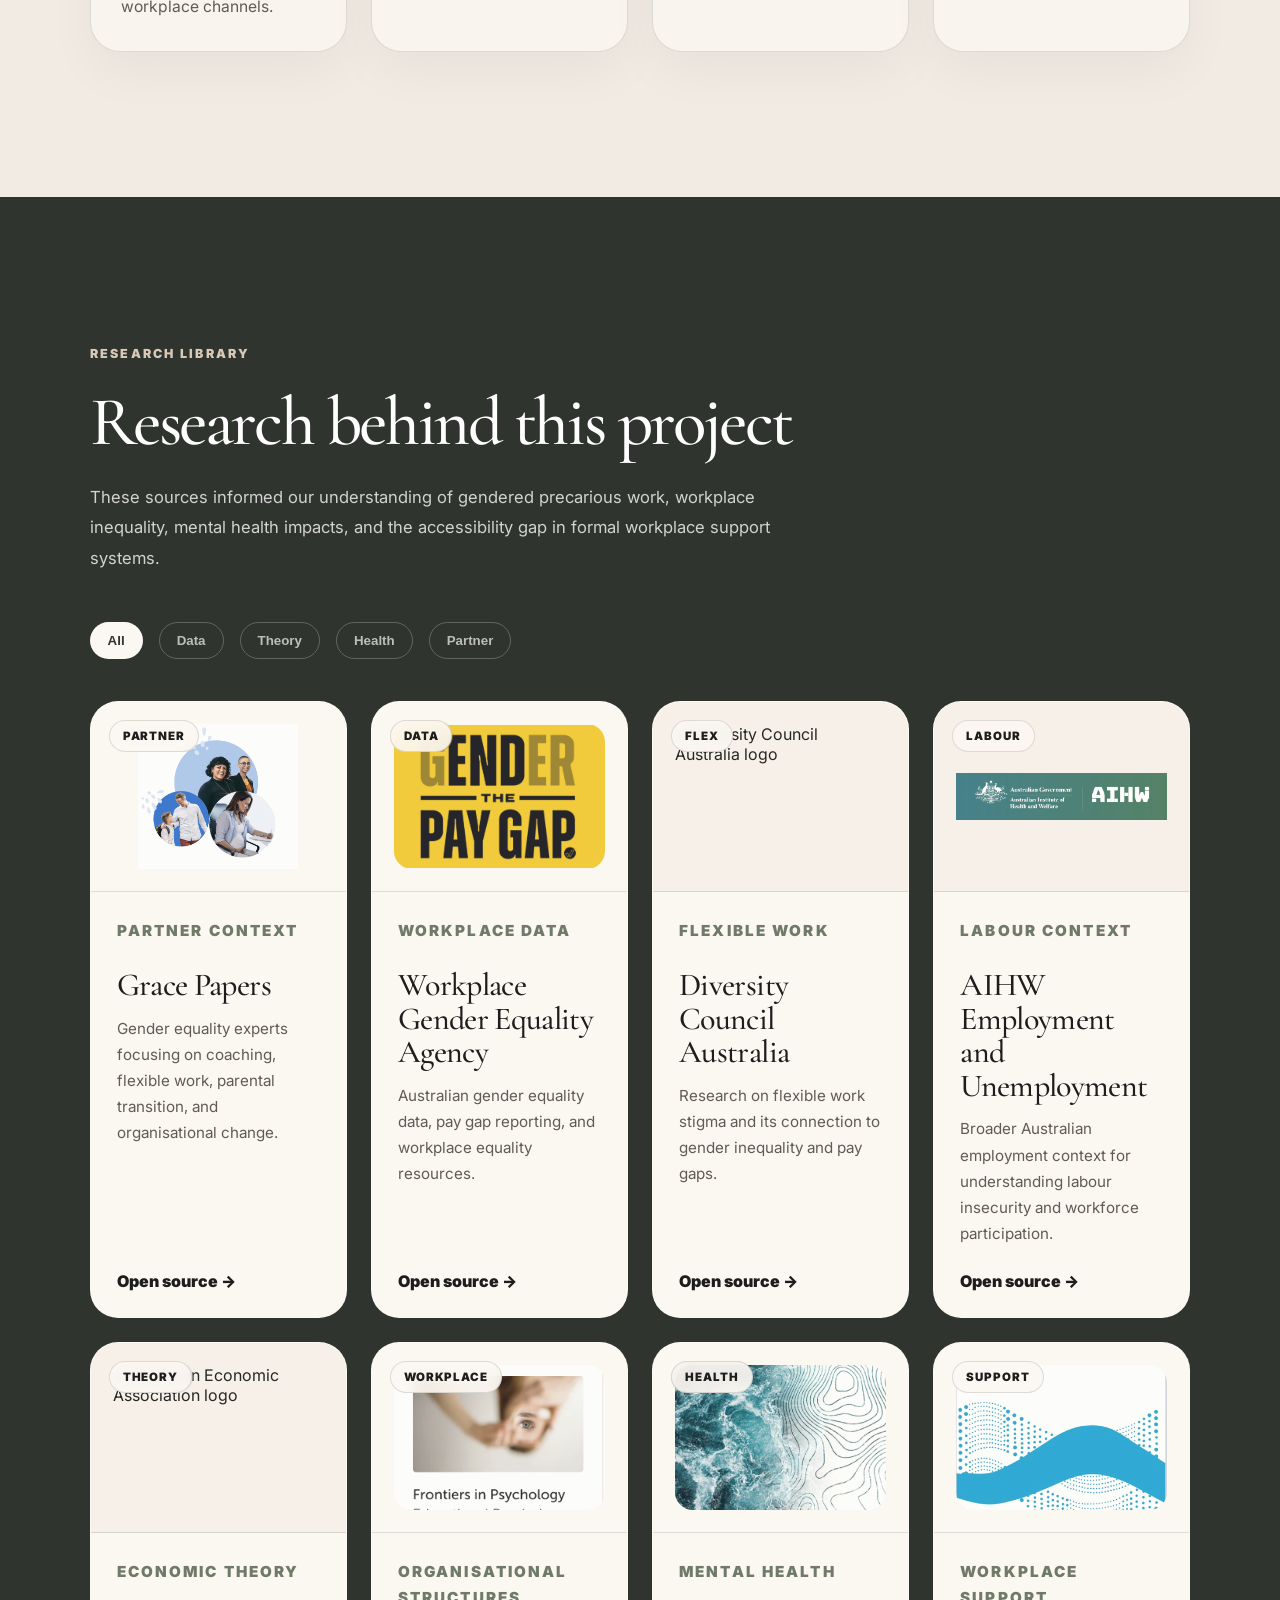
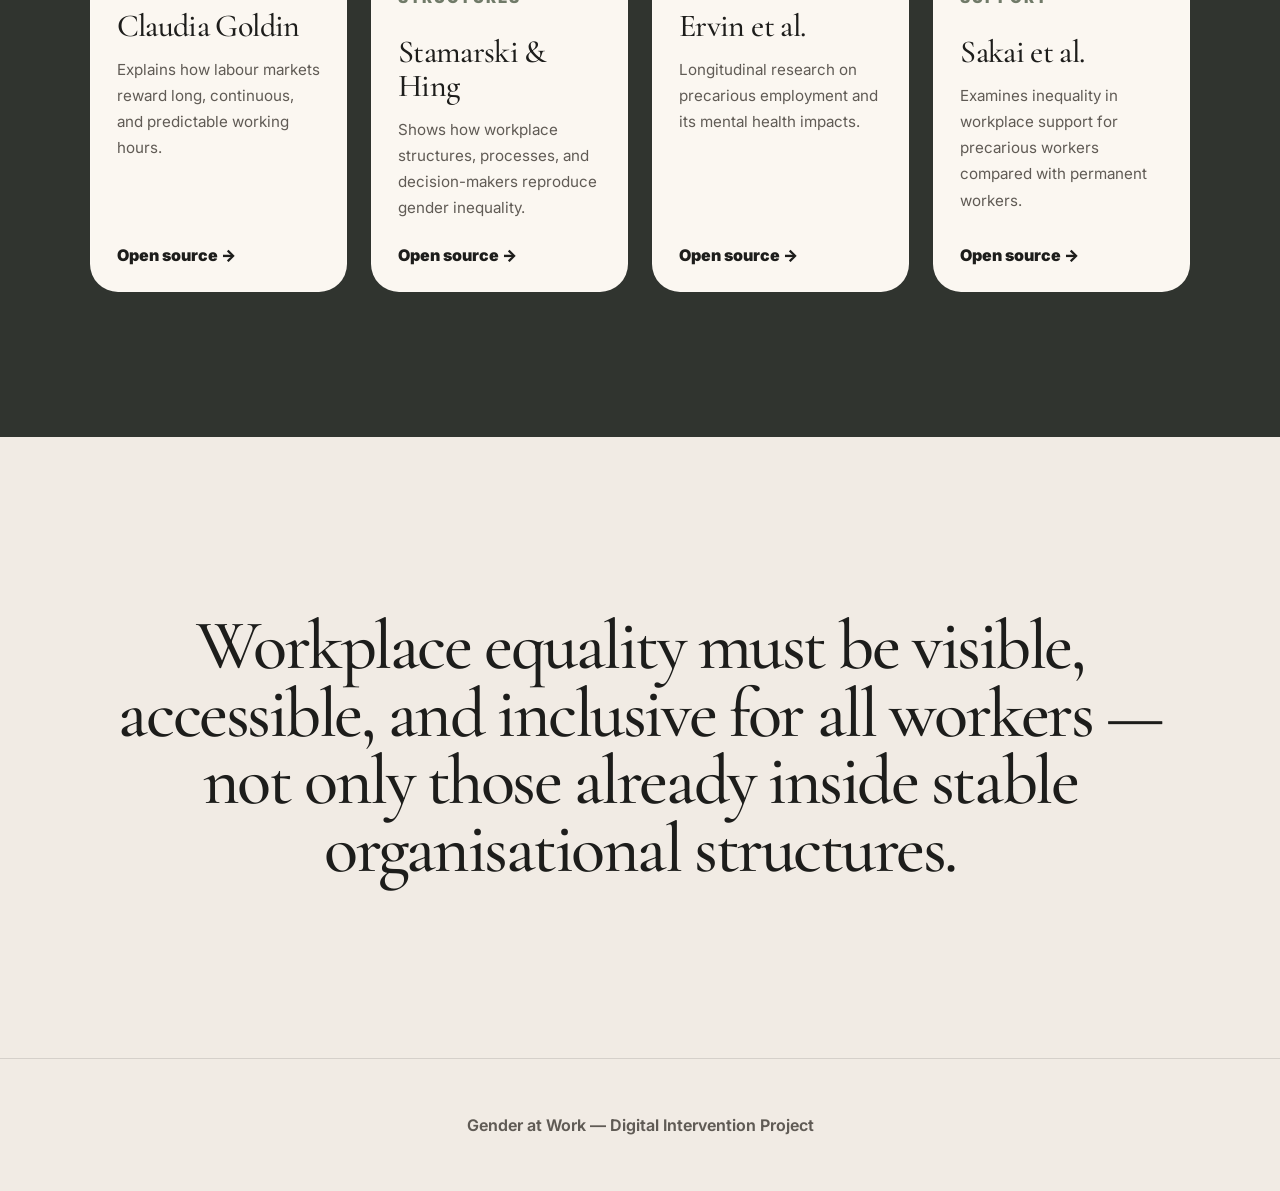
==== commit e9184aed: "Update index.html" ====
--- a/index.html
+++ b/index.html
@@ -2791,60 +2791,316 @@
     }
 
   
-    /* WHY IT IS GENDERED: PHOTO REPLACEMENT */
-
-    .gendered-photo-wrap{
+    /* FINAL COVER LAYOUT: LESS EMPTY SPACE, STRONGER BALANCE */
+
+    .hero{
+      min-height:calc(100vh - 86px) !important;
+      display:grid !important;
+      grid-template-columns:minmax(600px, 1.08fr) minmax(460px, .92fr) !important;
+      align-items:center !important;
+      gap:38px !important;
+      padding:102px 7% 58px !important;
+      background:
+        radial-gradient(circle at 18% 42%, rgba(251,247,241,.82), transparent 38%),
+        radial-gradient(circle at 78% 50%, rgba(154,167,150,.12), transparent 34%),
+        linear-gradient(180deg, #f3ede6 0%, #f0e9e1 100%) !important;
+      position:relative !important;
+      overflow:hidden !important;
+    }
+
+    .hero::before{
+      content:"";
+      position:absolute;
+      right:7.8%;
+      top:17%;
+      width:12px;
+      height:12px;
+      border-radius:45% 55% 45% 55%;
+      background:rgba(117,130,113,.62);
+      box-shadow:
+        -18px 5px 0 rgba(117,130,113,.25),
+        14px 10px 0 rgba(117,130,113,.22),
+        1px 22px 0 rgba(117,130,113,.18);
+      transform:rotate(18deg);
+      opacity:.9;
+      z-index:0;
+    }
+
+    .hero-copy{
+      max-width:980px !important;
+      position:relative !important;
+      z-index:4 !important;
+      align-self:center !important;
+      transform:translateY(-8px);
+    }
+
+    .hero-label{
+      display:flex !important;
+      align-items:center !important;
+      gap:16px !important;
+      margin-bottom:24px !important;
+      color:var(--sage-dark) !important;
+      opacity:.92 !important;
+      font-size:.73rem !important;
+      letter-spacing:.20em !important;
+      font-weight:900 !important;
+      text-transform:uppercase !important;
+    }
+
+    .hero-label::before{
+      content:"";
+      width:40px;
+      height:2px;
+      background:var(--sage-dark);
+      opacity:.75;
+      display:block;
+    }
+
+    .hero-title-final{
+      font-family:"Cormorant Garamond", serif !important;
+      color:var(--ink) !important;
+      font-weight:600 !important;
+      line-height:.86 !important;
+      letter-spacing:-.06em !important;
+      margin:0 !important;
+      max-width:980px !important;
+      font-size:clamp(6.2rem, 8.6vw, 10.4rem) !important;
+    }
+
+    .hero-title-final .line{
+      display:block !important;
+      white-space:nowrap !important;
+    }
+
+    .hero-title-final .line-1{
+      color:var(--ink) !important;
+    }
+
+    .hero-title-final .line-2{
+      margin-top:.02em !important;
+      color:var(--ink) !important;
+    }
+
+    .hero-title-final .line-3{
+      margin-top:.02em !important;
+      color:var(--sage-dark) !important;
+      font-style:italic !important;
+      transform:translateX(.03em);
+    }
+
+    .hero-title-final em{
+      color:var(--sage-dark) !important;
+      font-style:italic !important;
+      font-weight:500 !important;
+      letter-spacing:-.055em !important;
+    }
+
+    .hero-description{
+      margin-top:34px !important;
+      max-width:720px !important;
+      font-size:1.05rem !important;
+      line-height:1.78 !important;
+      color:#5f5a54 !important;
+    }
+
+    .hero-progress{
+      margin-top:30px !important;
+      max-width:690px !important;
+      padding:20px 24px 18px !important;
+      border-radius:24px !important;
+      background:rgba(251,247,241,.78) !important;
+      border:1px solid rgba(29,29,27,.08) !important;
+      box-shadow:0 16px 38px rgba(29,29,27,.045) !important;
+      backdrop-filter:blur(8px) !important;
+    }
+
+    .hero-progress-top{
+      margin-bottom:16px !important;
+    }
+
+    .hero-progress-top span{
+      font-size:.72rem !important;
+      letter-spacing:.15em !important;
+    }
+
+    .hero-progress-top strong{
+      font-size:.82rem !important;
+      color:#615b54 !important;
+    }
+
+    .progress-line{
+      top:35px !important;
+      left:54px !important;
+      right:54px !important;
+    }
+
+    .step span{
+      width:39px !important;
+      height:39px !important;
+      font-size:.9rem !important;
+    }
+
+    .step small{
+      margin-top:8px !important;
+      font-size:.75rem !important;
+    }
+
+    .hero-art{
+      min-height:600px !important;
+      position:relative !important;
+      overflow:visible !important;
+      border:0 !important;
+      border-radius:0 !important;
+      background:transparent !important;
+      box-shadow:none !important;
+      align-self:center !important;
+      z-index:3 !important;
+    }
+
+    .hero-soft-panel,
+    .office-grid,
+    .ribbon,
+    .note,
+    .bubble-stack,
+    .hero-art::after{
+      display:none !important;
+      content:none !important;
+    }
+
+    .hero-illustration-final{
+      position:absolute !important;
+      left:50% !important;
+      top:51% !important;
+      width:min(96%, 660px) !important;
+      transform:translate(-50%, -50%) !important;
+      filter:drop-shadow(0 28px 38px rgba(29,29,27,.11)) !important;
+      animation:heroFloatFinal 6.2s ease-in-out infinite !important;
+    }
+
+    .hero-illustration-final::before{
+      content:"";
+      position:absolute;
+      inset:18% 2% 0 2%;
+      background:radial-gradient(circle, rgba(154,167,150,.14), transparent 65%);
+      filter:blur(8px);
+      z-index:-1;
+    }
+
+    .hero-image-asset{
       width:100% !important;
-      max-width:760px !important;
-      aspect-ratio:1.55 / 1 !important;
+      height:auto !important;
+      display:block !important;
+      object-fit:contain !important;
+      background:transparent !important;
+      border:0 !important;
+      border-radius:0 !important;
+      filter:saturate(.86) sepia(.04) contrast(.96) brightness(1.03) !important;
+    }
+
+    @keyframes heroFloatFinal{
+      0%,100%{ transform:translate(-50%, -50%) translateY(0); }
+      50%{ transform:translate(-50%, -50%) translateY(-8px); }
+    }
+
+    @media(max-width:1250px){
+      .hero{
+        grid-template-columns:1fr !important;
+        gap:12px !important;
+        padding:104px 7% 70px !important;
+      }
+
+      .hero-copy{
+        max-width:920px !important;
+        transform:none;
+      }
+
+      .hero-title-final{
+        font-size:clamp(5.2rem, 11vw, 8.2rem) !important;
+      }
+
+      .hero-title-final .line{
+        white-space:normal !important;
+      }
+
+      .hero-art{
+        min-height:390px !important;
+      }
+
+      .hero-illustration-final{
+        position:relative !important;
+        left:auto !important;
+        top:auto !important;
+        transform:none !important;
+        width:min(58%, 540px) !important;
+        margin:0 auto !important;
+      }
+
+      @keyframes heroFloatFinal{
+        0%,100%{ transform:translateY(0); }
+        50%{ transform:translateY(-8px); }
+      }
+    }
+
+    @media(max-width:720px){
+      .hero{
+        padding:100px 5% 62px !important;
+      }
+
+      .hero-title-final{
+        font-size:clamp(3.6rem, 16vw, 5.4rem) !important;
+        letter-spacing:-.045em !important;
+      }
+
+      .hero-description{
+        font-size:.96rem !important;
+        margin-top:28px !important;
+      }
+
+      .hero-progress{
+        padding:18px 18px 16px !important;
+        margin-top:28px !important;
+      }
+
+      .hero-art{
+        min-height:300px !important;
+      }
+
+      .hero-illustration-final{
+        width:min(84%, 420px) !important;
+      }
+    }
+
+  
+    /* GENDERED LABOUR SECTION PHOTO UPDATE */
+
+    .gendered-photo-card{
       border-radius:34px !important;
       overflow:hidden !important;
-      background:#e7ded4 !important;
+      background:#efe7df !important;
       border:1px solid rgba(29,29,27,.10) !important;
-      box-shadow:0 26px 70px rgba(29,29,27,.08) !important;
-      position:relative !important;
-    }
-
-    .gendered-photo-wrap::after{
-      content:"";
-      position:absolute;
-      inset:0;
-      background:
-        linear-gradient(180deg, rgba(243,237,230,.04), rgba(243,237,230,.18)),
-        radial-gradient(circle at 50% 45%, transparent 42%, rgba(243,237,230,.12));
-      pointer-events:none;
-      mix-blend-mode:screen;
-    }
-
-    .gendered-photo{
+      box-shadow:0 28px 70px rgba(29,29,27,.075) !important;
+      min-height:420px !important;
+    }
+
+    .gendered-photo-card img{
       width:100% !important;
       height:100% !important;
+      min-height:420px !important;
       display:block !important;
       object-fit:cover !important;
       object-position:center !important;
-      filter:saturate(.78) sepia(.12) contrast(.92) brightness(1.05) !important;
-      transform:scale(1.02);
-    }
-
-    #reality,
-    .reality,
-    .gendered-section{
-      scroll-margin-top:90px;
-    }
-
-    #reality .split,
-    #reality .reality-grid,
-    .reality-grid,
-    .gendered-grid{
-      align-items:center !important;
-      gap:64px !important;
+      filter:saturate(.76) sepia(.10) contrast(.92) brightness(1.04) !important;
+    }
+
+    .gendered-photo-card:hover img{
+      transform:scale(1.025);
+      transition:transform .65s ease;
     }
 
     @media(max-width:900px){
-      .gendered-photo-wrap{
-        max-width:100% !important;
-        border-radius:26px !important;
-        aspect-ratio:1.35 / 1 !important;
+      .gendered-photo-card,
+      .gendered-photo-card img{
+        min-height:320px !important;
       }
     }
 
@@ -2869,10 +3125,10 @@
   <section class="hero" id="illusion">
     <div class="hero-left fade-up">
       <p class="eyebrow">Gender at Work</p>
-      <h1 class="hero-title-bm" aria-label="Who gets access to workplace equality?">
-        <span>Who gets access</span>
-        <span>to <em>workplace</em></span>
-        <span>equality?</span>
+      <h1 class="hero-title-final" aria-label="Who gets access to workplace equality?">
+        <span class="line line-1">Who gets access</span>
+        <span class="line line-2">to <em>workplace</em></span>
+        <span class="line line-3">equality?</span>
       </h1>
       <p class="hero-description">
         Workplace equality initiatives often appear inclusive, but access to support is shaped by employment status, organisational visibility, and employer-based systems. This project examines how precarious work is gendered, and why workers outside formal workplace structures may be excluded from existing equality support.
@@ -2915,15 +3171,32 @@
       </div>
     </div>
 
-    
-        <div class="gendered-photo-wrap fade-up">
-          <img
-            src="gendered-work-pressure.png"
-            alt="A woman working late at a laptop, showing pressure and exhaustion from work"
-            class="gendered-photo"
-          >
-        </div>
-
+    <div class="hero-art fade-up">
+      <div class="hero-illustration-final">
+        <img
+          src="office-women-transparent.png"
+          onerror="this.onerror=null; this.src='office-women.png';"
+          alt="Diverse women working together in an office"
+          class="hero-image-asset"
+        >
+      </div>
+    </div>
+  </section>
+
+  <section class="big-statement fade-up" id="reality">
+    <h2>
+      Behind the language of inclusion exists another reality — <em>insecure, unstable, and invisible labour.</em>
+    </h2>
+  </section>
+
+  <section class="split-section fade-up">
+    <div>
+      <p class="section-tag">The hidden reality</p>
+      <h2>Precarious work sits outside stable systems.</h2>
+      <p>
+        Precarious workers are often in insecure, casual, part-time, or unstable employment. They may have limited access to workplace communication, career progression, HR systems, and formal support.
+      </p>
+    </div>
 
     <div class="visual-card policy">
       <div class="precarious-image-wrap">
@@ -2933,8 +3206,9 @@
   </section>
 
   <section class="split-section reverse fade-up">
-    <div class="visual-card care">
-      <div class="ribbon one"></div>
+    <div class="gendered-photo-card">
+          <img src="gendered-labour-pressure.png" alt="A woman working late at night under pressure, representing the emotional burden of gendered precarious work">
+        </div>
       <div class="ribbon two"></div>
       <span class="floating-word w1">care</span>
       <span class="floating-word w2">time pressure</span>
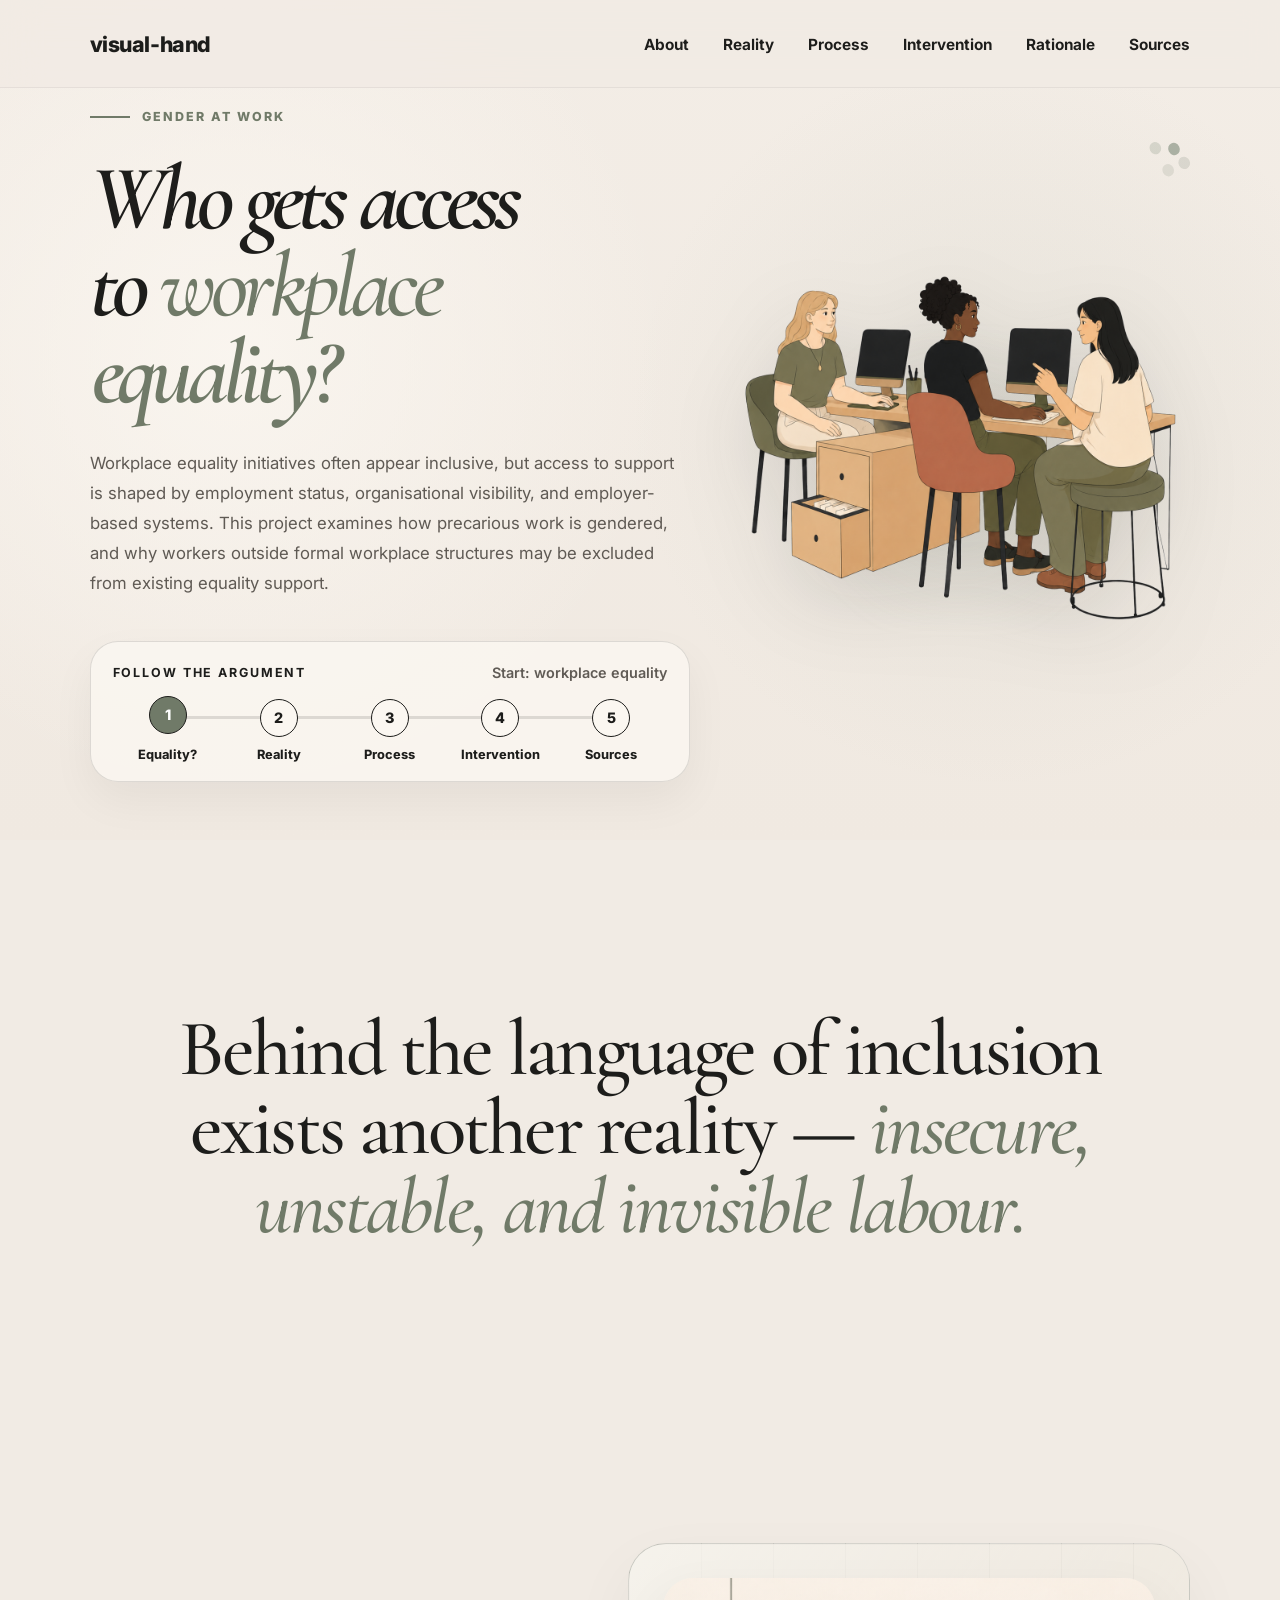
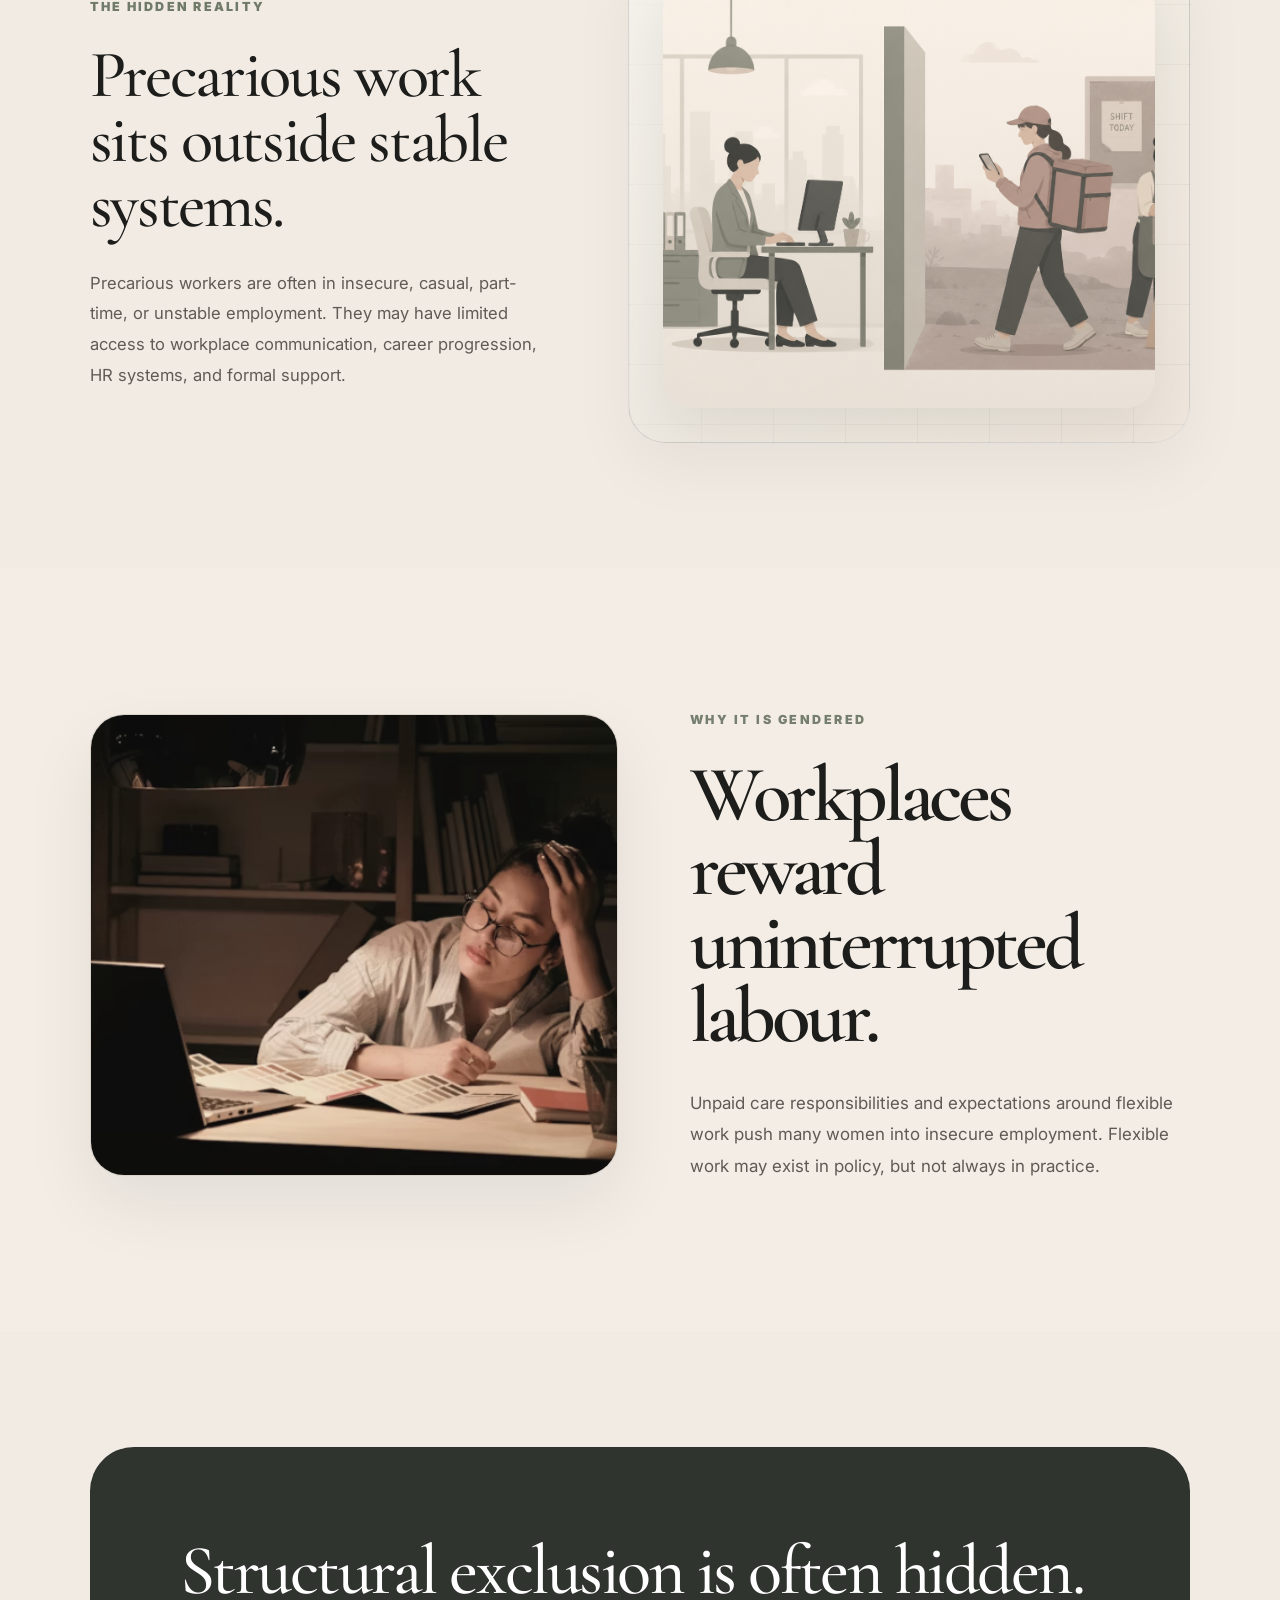
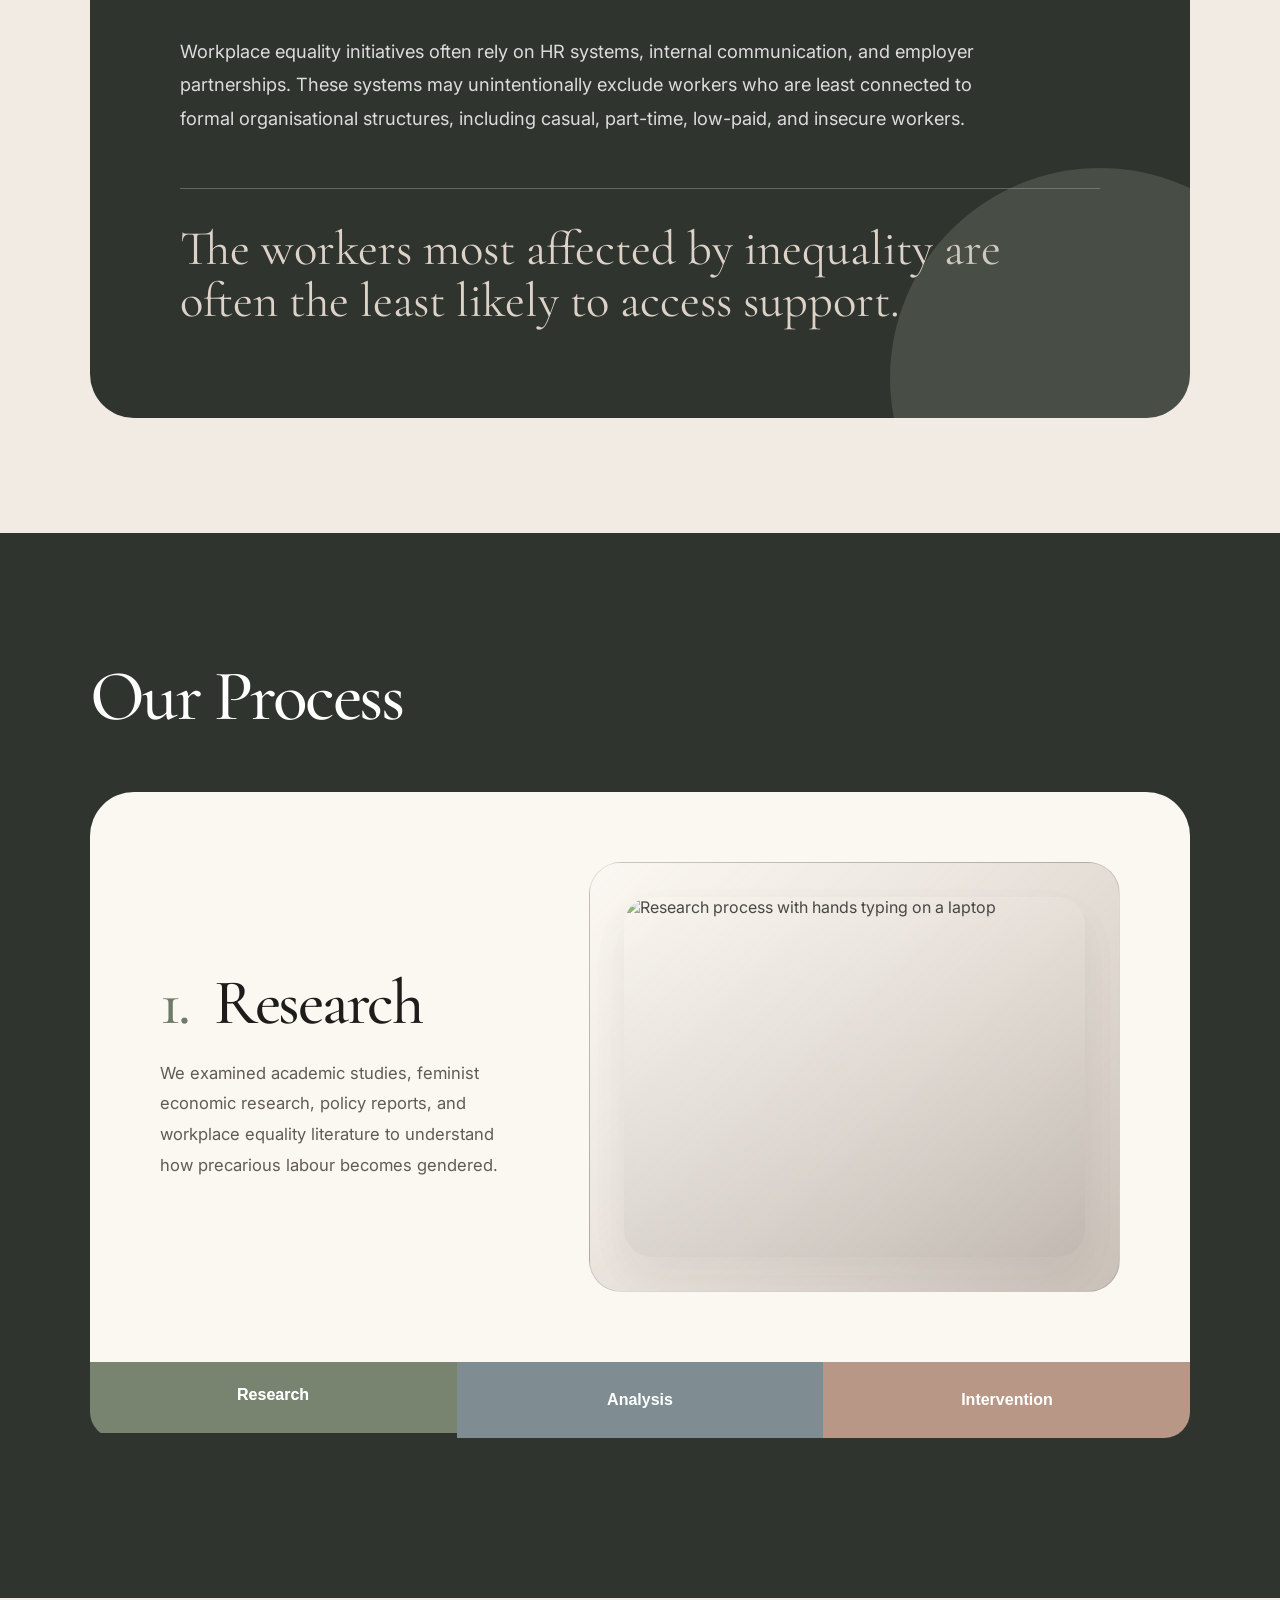
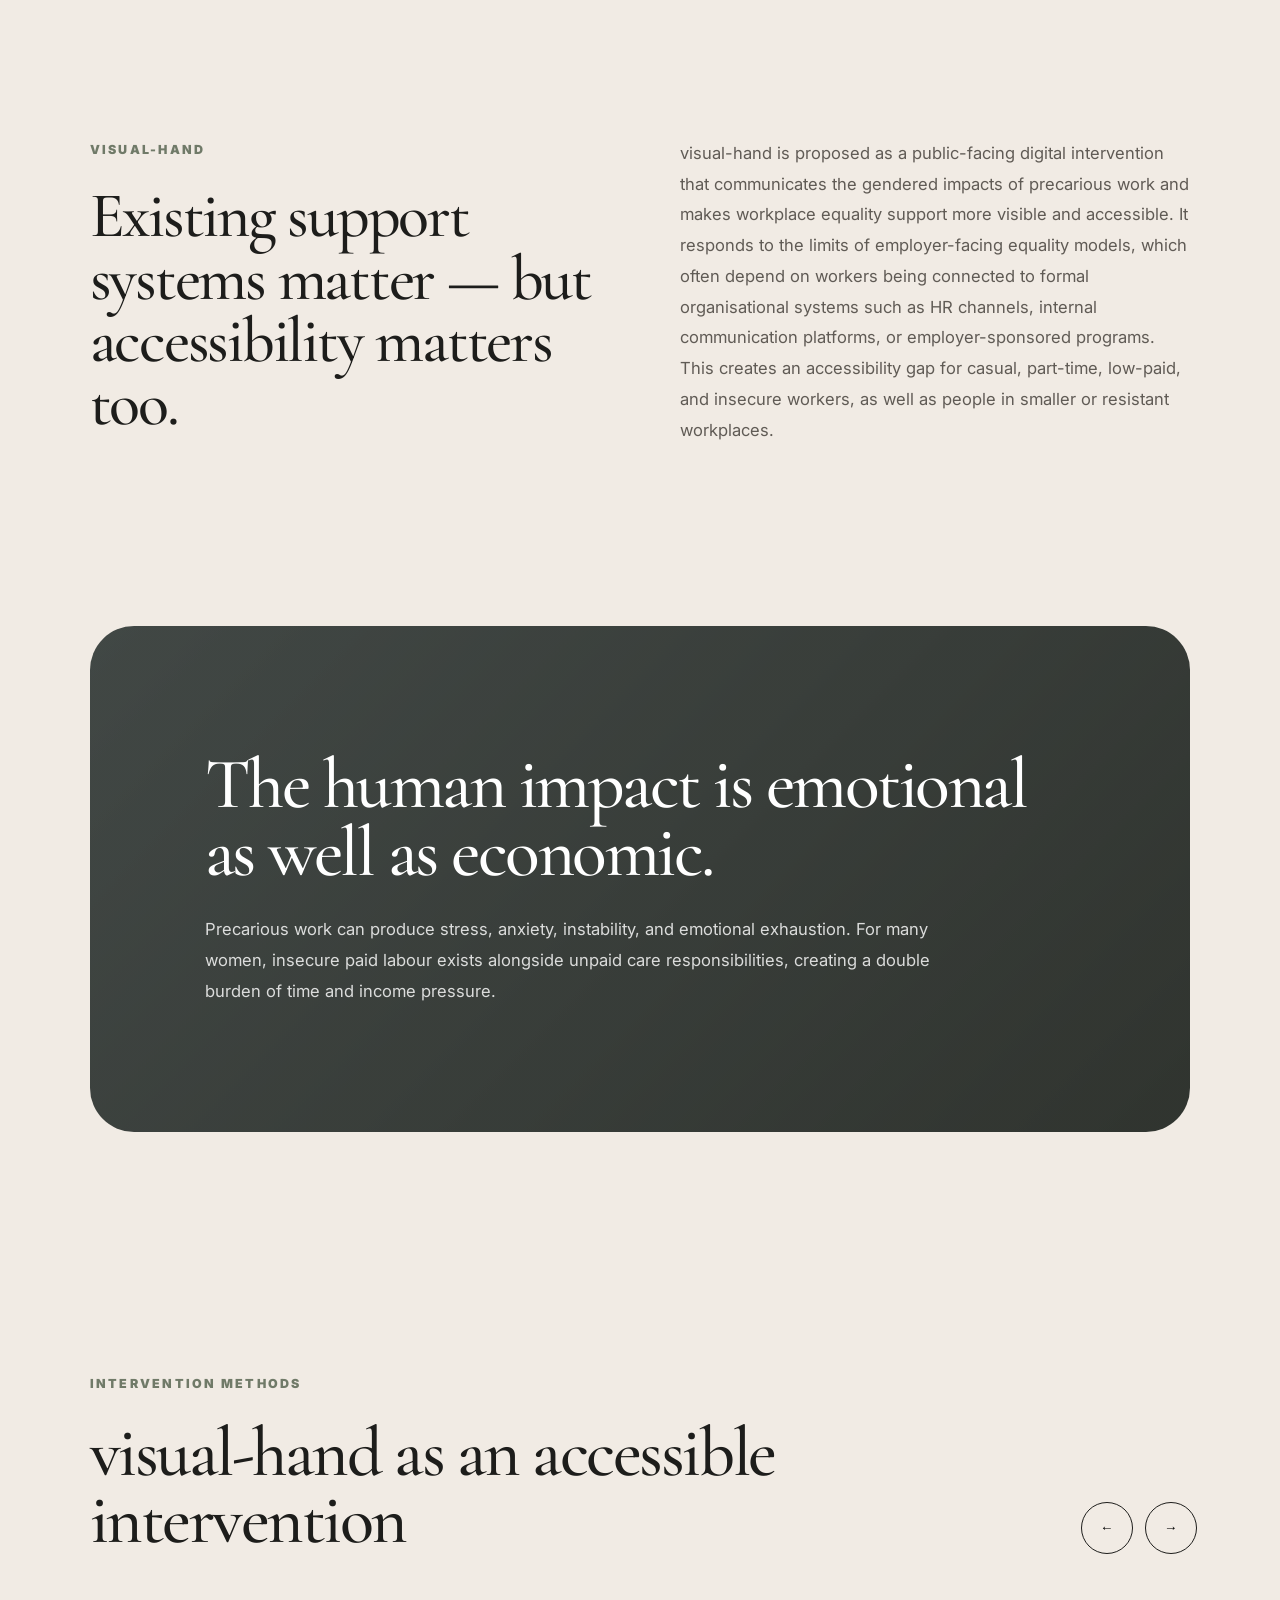
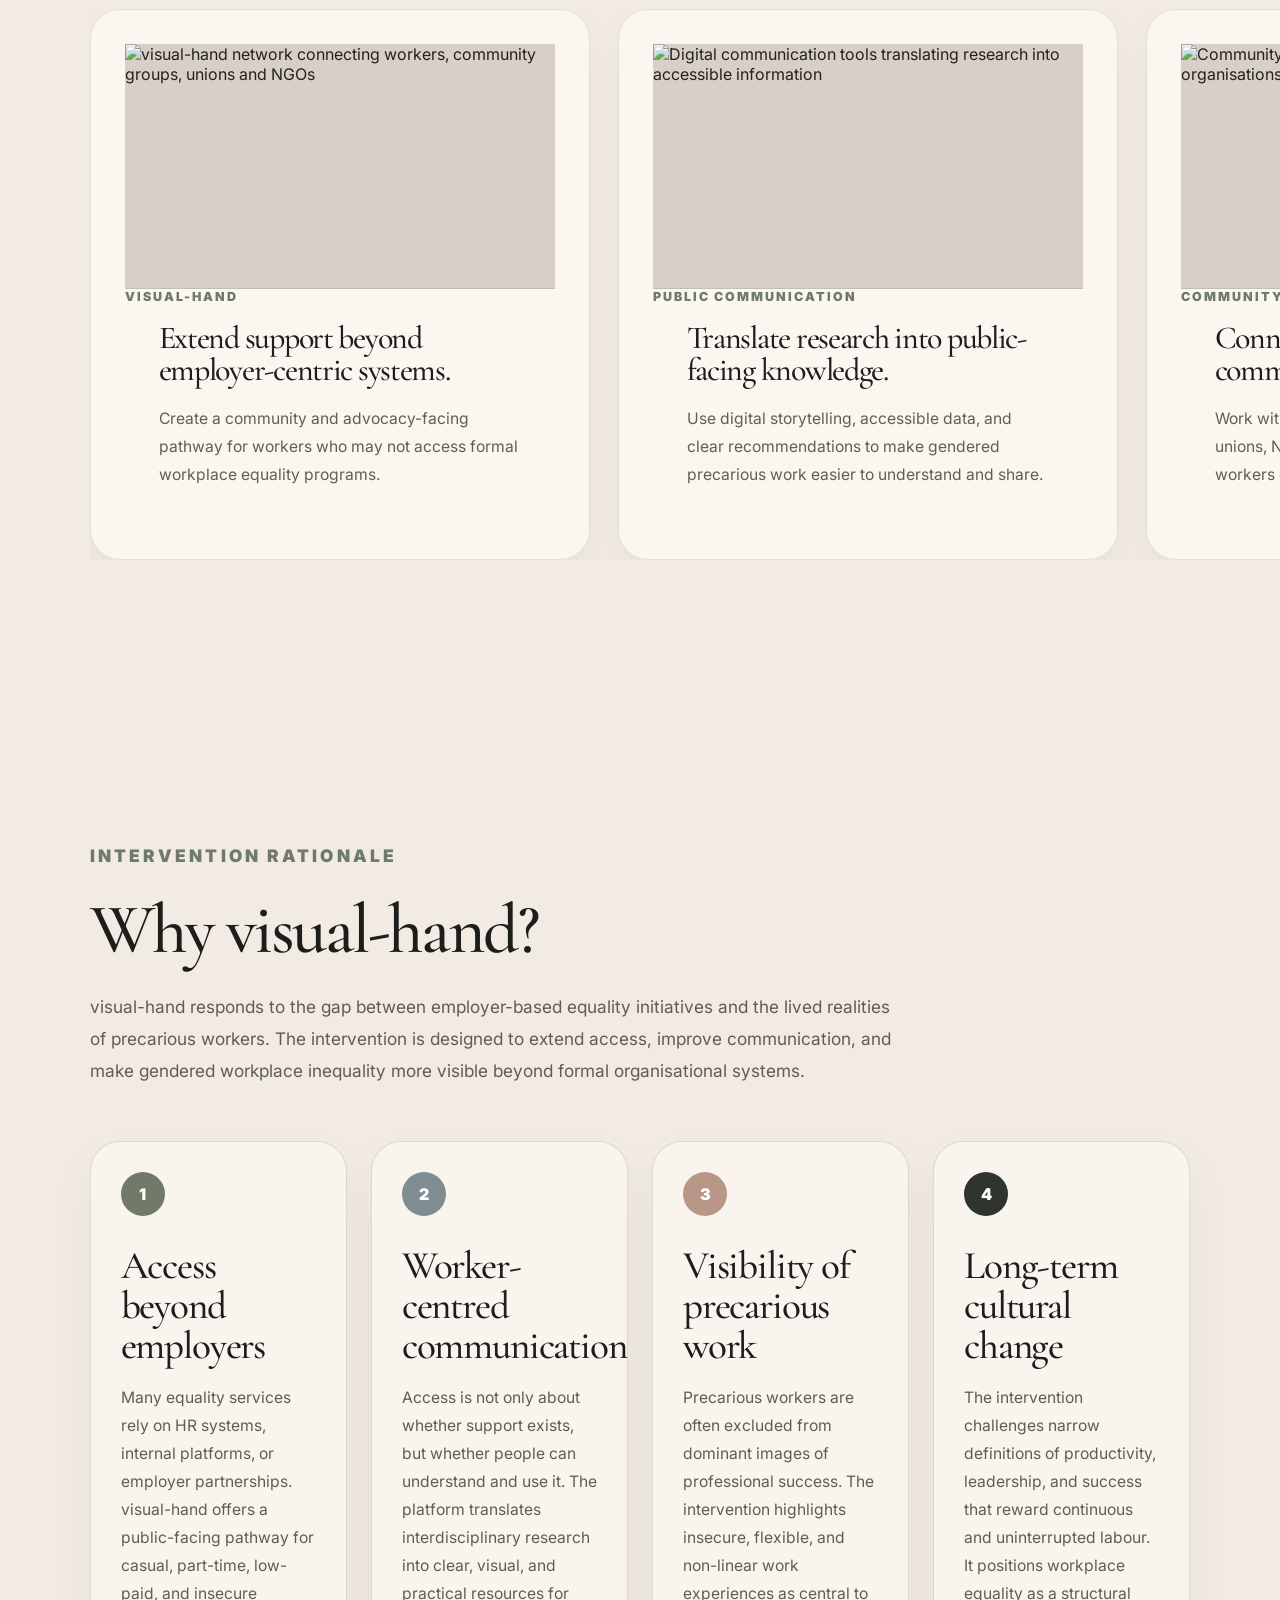
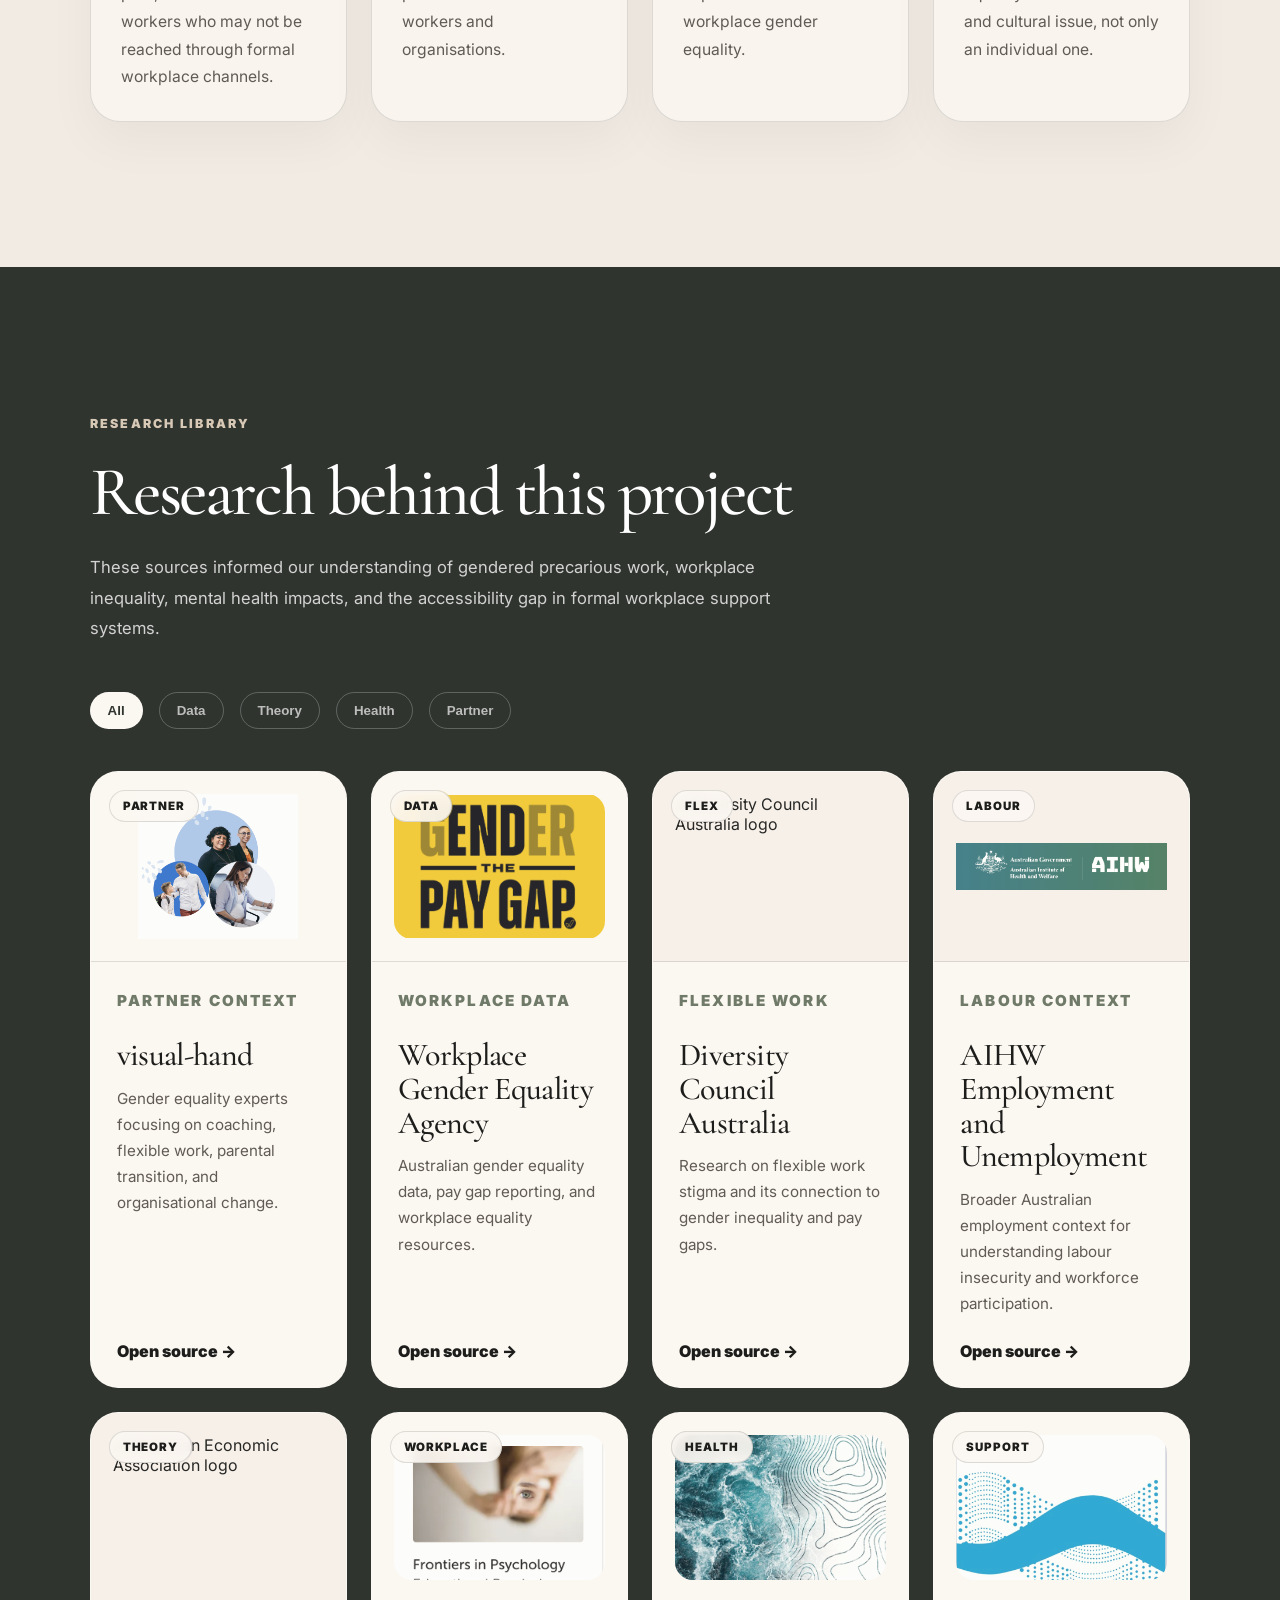
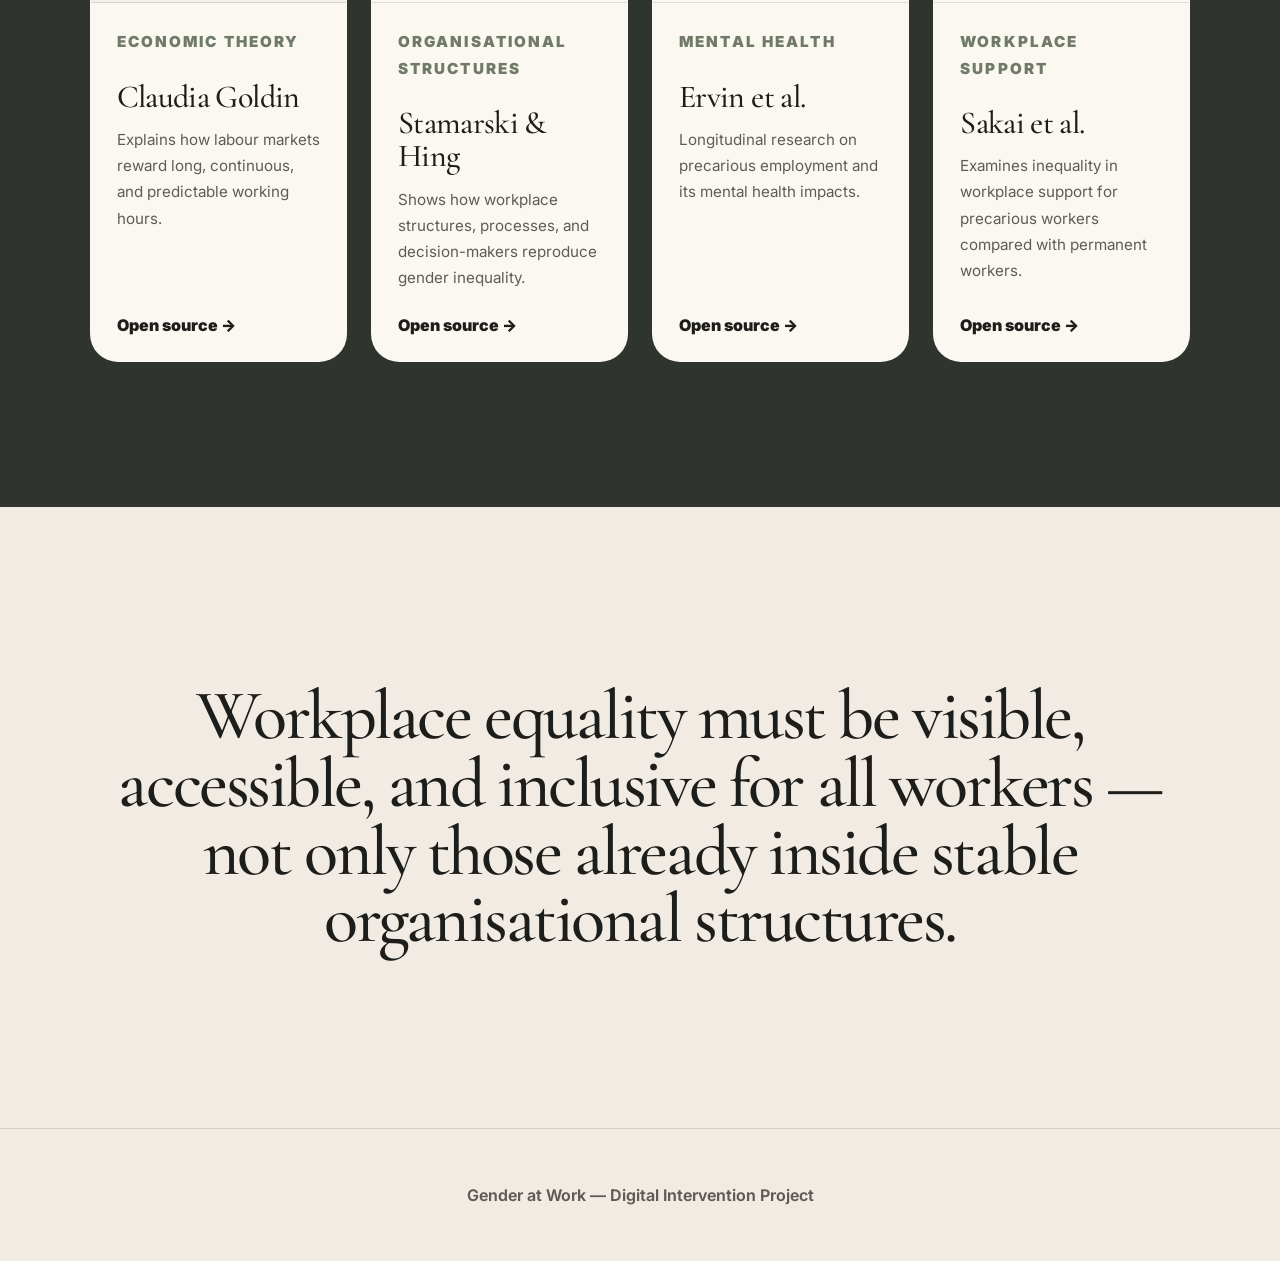
==== commit d95338bf: "Update index.html" ====
--- a/index.html
+++ b/index.html
@@ -4,7 +4,7 @@
   <meta charset="UTF-8" />
   <meta name="viewport" content="width=device-width, initial-scale=1.0" />
 
-  <title>Gender Equity & Precarious Work</title>
+  <title>visual-hand | Gender Equity</title>
 
   <link rel="preconnect" href="https://fonts.googleapis.com">
   <link rel="preconnect" href="https://fonts.gstatic.com" crossorigin>
@@ -3104,6 +3104,103 @@
       }
     }
 
+  
+    /* CORRECTED GENDERED LABOUR PHOTO SECTION */
+
+    .gendered-labour-section{
+      padding:140px 7% 150px !important;
+      background:#f3ede6 !important;
+      overflow:hidden !important;
+    }
+
+    .gendered-labour-grid{
+      display:grid !important;
+      grid-template-columns:minmax(420px, .95fr) minmax(420px, .9fr) !important;
+      gap:72px !important;
+      align-items:center !important;
+      max-width:1680px !important;
+      margin:0 auto !important;
+    }
+
+    .gendered-labour-photo{
+      border-radius:34px !important;
+      overflow:hidden !important;
+      background:#efe7df !important;
+      border:1px solid rgba(29,29,27,.10) !important;
+      box-shadow:0 28px 70px rgba(29,29,27,.075) !important;
+      min-height:460px !important;
+      position:relative !important;
+    }
+
+    .gendered-labour-photo img{
+      width:100% !important;
+      height:100% !important;
+      min-height:460px !important;
+      display:block !important;
+      object-fit:cover !important;
+      object-position:center !important;
+      filter:saturate(.76) sepia(.12) contrast(.92) brightness(1.04) !important;
+    }
+
+    .gendered-labour-copy{
+      max-width:720px !important;
+    }
+
+    .gendered-labour-copy .section-tag{
+      margin-bottom:28px !important;
+      color:var(--sage-dark) !important;
+      opacity:.95 !important;
+      font-size:.78rem !important;
+      letter-spacing:.20em !important;
+      font-weight:900 !important;
+      text-transform:uppercase !important;
+    }
+
+    .gendered-labour-copy h2{
+      font-family:"Cormorant Garamond", serif !important;
+      font-size:clamp(4.4rem, 6.2vw, 7.8rem) !important;
+      line-height:.93 !important;
+      letter-spacing:-.055em !important;
+      font-weight:600 !important;
+      color:var(--ink) !important;
+      margin:0 0 34px !important;
+    }
+
+    .gendered-labour-copy p:not(.section-tag){
+      font-size:1.06rem !important;
+      line-height:1.85 !important;
+      color:#5f5a54 !important;
+      max-width:680px !important;
+    }
+
+    @media(max-width:1050px){
+      .gendered-labour-grid{
+        grid-template-columns:1fr !important;
+        gap:44px !important;
+      }
+
+      .gendered-labour-photo,
+      .gendered-labour-photo img{
+        min-height:360px !important;
+      }
+    }
+
+    @media(max-width:720px){
+      .gendered-labour-section{
+        padding:90px 5% 105px !important;
+      }
+
+      .gendered-labour-photo,
+      .gendered-labour-photo img{
+        min-height:300px !important;
+        border-radius:26px !important;
+      }
+
+      .gendered-labour-copy h2{
+        font-size:clamp(3.4rem, 15vw, 5.5rem) !important;
+      }
+    }
+
   </style>
 </head>
 
@@ -3111,7 +3208,7 @@
   <div class="page-progress"></div>
 
   <nav>
-    <div class="logo">gender equity</div>
+    <div class="logo">visual-hand</div>
     <ul>
       <li><a href="#illusion">About</a></li>
       <li><a href="#reality">Reality</a></li>
@@ -3205,24 +3302,19 @@
     </div>
   </section>
 
-  <section class="split-section reverse fade-up">
-    <div class="gendered-photo-card">
-          <img src="gendered-labour-pressure.png" alt="A woman working late at night under pressure, representing the emotional burden of gendered precarious work">
-        </div>
-      <div class="ribbon two"></div>
-      <span class="floating-word w1">care</span>
-      <span class="floating-word w2">time pressure</span>
-      <span class="floating-word w3">flexibility</span>
-      <span class="floating-word w4">income stress</span>
-      <div class="mini-person"></div>
-    </div>
-
-    <div>
-      <p class="section-tag">Why it is gendered</p>
-      <h2>Workplaces reward uninterrupted labour.</h2>
-      <p>
-        Unpaid care responsibilities and expectations around flexible work push many women into insecure employment. Flexible work may exist in policy, but not always in practice.
-      </p>
+    <section class="gendered-labour-section fade-up" id="gendered-labour">
+    <div class="gendered-labour-grid">
+      <div class="gendered-labour-photo">
+        <img src="gendered-labour-pressure.png" alt="A woman working late at night under pressure, showing the emotional burden of gendered precarious work">
+      </div>
+
+      <div class="gendered-labour-copy">
+        <p class="section-tag">Why it is gendered</p>
+        <h2>Workplaces reward uninterrupted labour.</h2>
+        <p>
+          Unpaid care responsibilities and expectations around flexible work push many women into insecure employment. Flexible work may exist in policy, but not always in practice.
+        </p>
+      </div>
     </div>
   </section>
 
@@ -3257,7 +3349,7 @@
       <div class="stage-copy" id="stage-3">
         <h3><span>3.</span> Intervention</h3>
         <p>
-          We propose Grace Papers(+), a community and advocacy-facing sector that extends support beyond employer-based consultancy. It uses accessible digital communication to reach workers, community organisations, trade unions, NGOs, and workplaces that may sit outside traditional consultancy pathways.
+          We propose visual-hand, a community and advocacy-facing sector that extends support beyond employer-based consultancy. It uses accessible digital communication to reach workers, community organisations, trade unions, NGOs, and workplaces that may sit outside traditional consultancy pathways.
         </p>
       </div>
 
@@ -3283,13 +3375,13 @@
 
   <section class="grace fade-up">
     <div>
-      <p class="section-tag">Grace Papers</p>
+      <p class="section-tag">visual-hand</p>
       <h2>Existing support systems matter — but accessibility matters too.</h2>
     </div>
 
     <div>
       <p>
-        Grace Papers supports workplace equality through parental leave transition coaching, flexible work planning, manager support, and gender equality advisory services. However, its current model is largely employer-facing and often depends on workers being connected to formal organisational systems such as HR channels, internal communication platforms, or employer-sponsored programs. This creates an accessibility gap for casual, part-time, low-paid, insecure workers, smaller workplaces, and workplaces resistant to change.
+        visual-hand is proposed as a public-facing digital intervention that communicates the gendered impacts of precarious work and makes workplace equality support more visible and accessible. It responds to the limits of employer-facing equality models, which often depend on workers being connected to formal organisational systems such as HR channels, internal communication platforms, or employer-sponsored programs. This creates an accessibility gap for casual, part-time, low-paid, and insecure workers, as well as people in smaller or resistant workplaces.
       </p>
     </div>
   </section>
@@ -3305,7 +3397,7 @@
     <div class="methods-head">
       <div>
         <p class="section-tag">Intervention methods</p>
-        <h2>Grace Papers(+) as an accessible intervention</h2>
+        <h2>visual-hand as an accessible intervention</h2>
       </div>
 
       <div class="slider-controls">
@@ -3317,10 +3409,10 @@
     <div class="method-slider" id="methodSlider">
       <article class="method-card">
         <div class="method-content">
-          <div class="method-image"><img src="intervention-grace-papers-network.png" alt="Grace Papers network connecting workers, community groups, unions and NGOs"></div>
-          <span>Grace Papers(+)</span>
-          <h3>Extend support beyond employer-based systems.</h3>
-          <p>Propose a community and advocacy-facing sector that reaches workers who may not access formal workplace equality programs.</p>
+          <div class="method-image"><img src="intervention-grace-papers-network.png" alt="visual-hand network connecting workers, community groups, unions and NGOs"></div>
+          <span>visual-hand</span>
+          <h3>Extend support beyond employer-centric systems.</h3>
+          <p>Create a community and advocacy-facing pathway for workers who may not access formal workplace equality programs.</p>
         </div>
       </article>
 
@@ -3328,8 +3420,8 @@
         <div class="method-content">
           <div class="method-image"><img src="intervention-public-communication.png" alt="Digital communication tools translating research into accessible information"></div>
           <span>Public communication</span>
-          <h3>Translate research into accessible information.</h3>
-          <p>Use digital storytelling, accessible data, and clear recommendations to make gendered precarious work visible to broader audiences.</p>
+          <h3>Translate research into public-facing knowledge.</h3>
+          <p>Use digital storytelling, accessible data, and clear recommendations to make gendered precarious work easier to understand and share.</p>
         </div>
       </article>
 
@@ -3337,8 +3429,8 @@
         <div class="method-content">
           <div class="method-image"><img src="intervention-community-partnerships.png" alt="Community partnership meeting with workers and organisations"></div>
           <span>Community partnerships</span>
-          <h3>Work through organisations closer to precarious workers.</h3>
-          <p>Connect with community organisations, trade unions, NGOs, and advocacy groups to reach people outside stable employer systems.</p>
+          <h3>Connect support through community-based networks.</h3>
+          <p>Work with community organisations, trade unions, NGOs, and advocacy groups to reach workers outside stable employer systems.</p>
         </div>
       </article>
 
@@ -3346,8 +3438,8 @@
         <div class="method-content">
           <div class="method-image"><img src="intervention-advocacy.png" alt="Consultancy and community advocacy connected through broader social change"></div>
           <span>Advocacy</span>
-          <h3>Balance consultancy with broader social change.</h3>
-          <p>Position Grace Papers(+) as a way to educate, mobilise, and empower workers while strengthening Grace Papers’ wider impact.</p>
+          <h3>Build advocacy beyond individual workplace solutions.</h3>
+          <p>Position visual-hand as a tool for education, mobilisation, and broader cultural change around workplace equality.</p>
         </div>
       </article>
     </div>
@@ -3357,9 +3449,9 @@
   <section class="rationale fade-up" id="rationale">
     <div class="rationale-header">
       <p class="section-tag">Intervention Rationale</p>
-      <h2>Why Grace Papers(+)?</h2>
+      <h2>Why visual-hand?</h2>
       <p>
-        Grace Papers(+) responds to the gap between employer-based equality initiatives and the lived realities of precarious workers. The intervention is designed to extend access, improve communication, and make gendered workplace inequality more visible beyond formal organisational systems.
+        visual-hand responds to the gap between employer-based equality initiatives and the lived realities of precarious workers. The intervention is designed to extend access, improve communication, and make gendered workplace inequality more visible beyond formal organisational systems.
       </p>
     </div>
 
@@ -3369,7 +3461,7 @@
           <div class="rationale-number">1</div>
           <h3>Access beyond employers</h3>
           <p>
-            Many equality services rely on HR systems, internal platforms, or employer partnerships. Grace Papers(+) offers a public-facing pathway for casual, part-time, low-paid, and insecure workers who may not be reached through formal workplace channels.
+            Many equality services rely on HR systems, internal platforms, or employer partnerships. visual-hand offers a public-facing pathway for casual, part-time, low-paid, and insecure workers who may not be reached through formal workplace channels.
           </p>
         </div>
       </article>
@@ -3426,10 +3518,10 @@
 
     <div class="sources-grid fade-up">
       <a href="https://gracepapers.com.au/" target="_blank" class="source-card partner">
-        <div class="source-visual has-image grace-visual"><span>Partner</span><img src="resource-grace-papers.png" alt="Grace Papers workplace equality visual"></div>
+        <div class="source-visual has-image grace-visual"><span>Partner</span><img src="resource-grace-papers.png" alt="visual-hand workplace equality visual"></div>
         <div class="source-content">
           <p class="source-category">Partner Context</p>
-          <h3>Grace Papers</h3>
+          <h3>visual-hand</h3>
           <p>Gender equality experts focusing on coaching, flexible work, parental transition, and organisational change.</p>
           <span class="read-link">Open source →</span>
         </div>
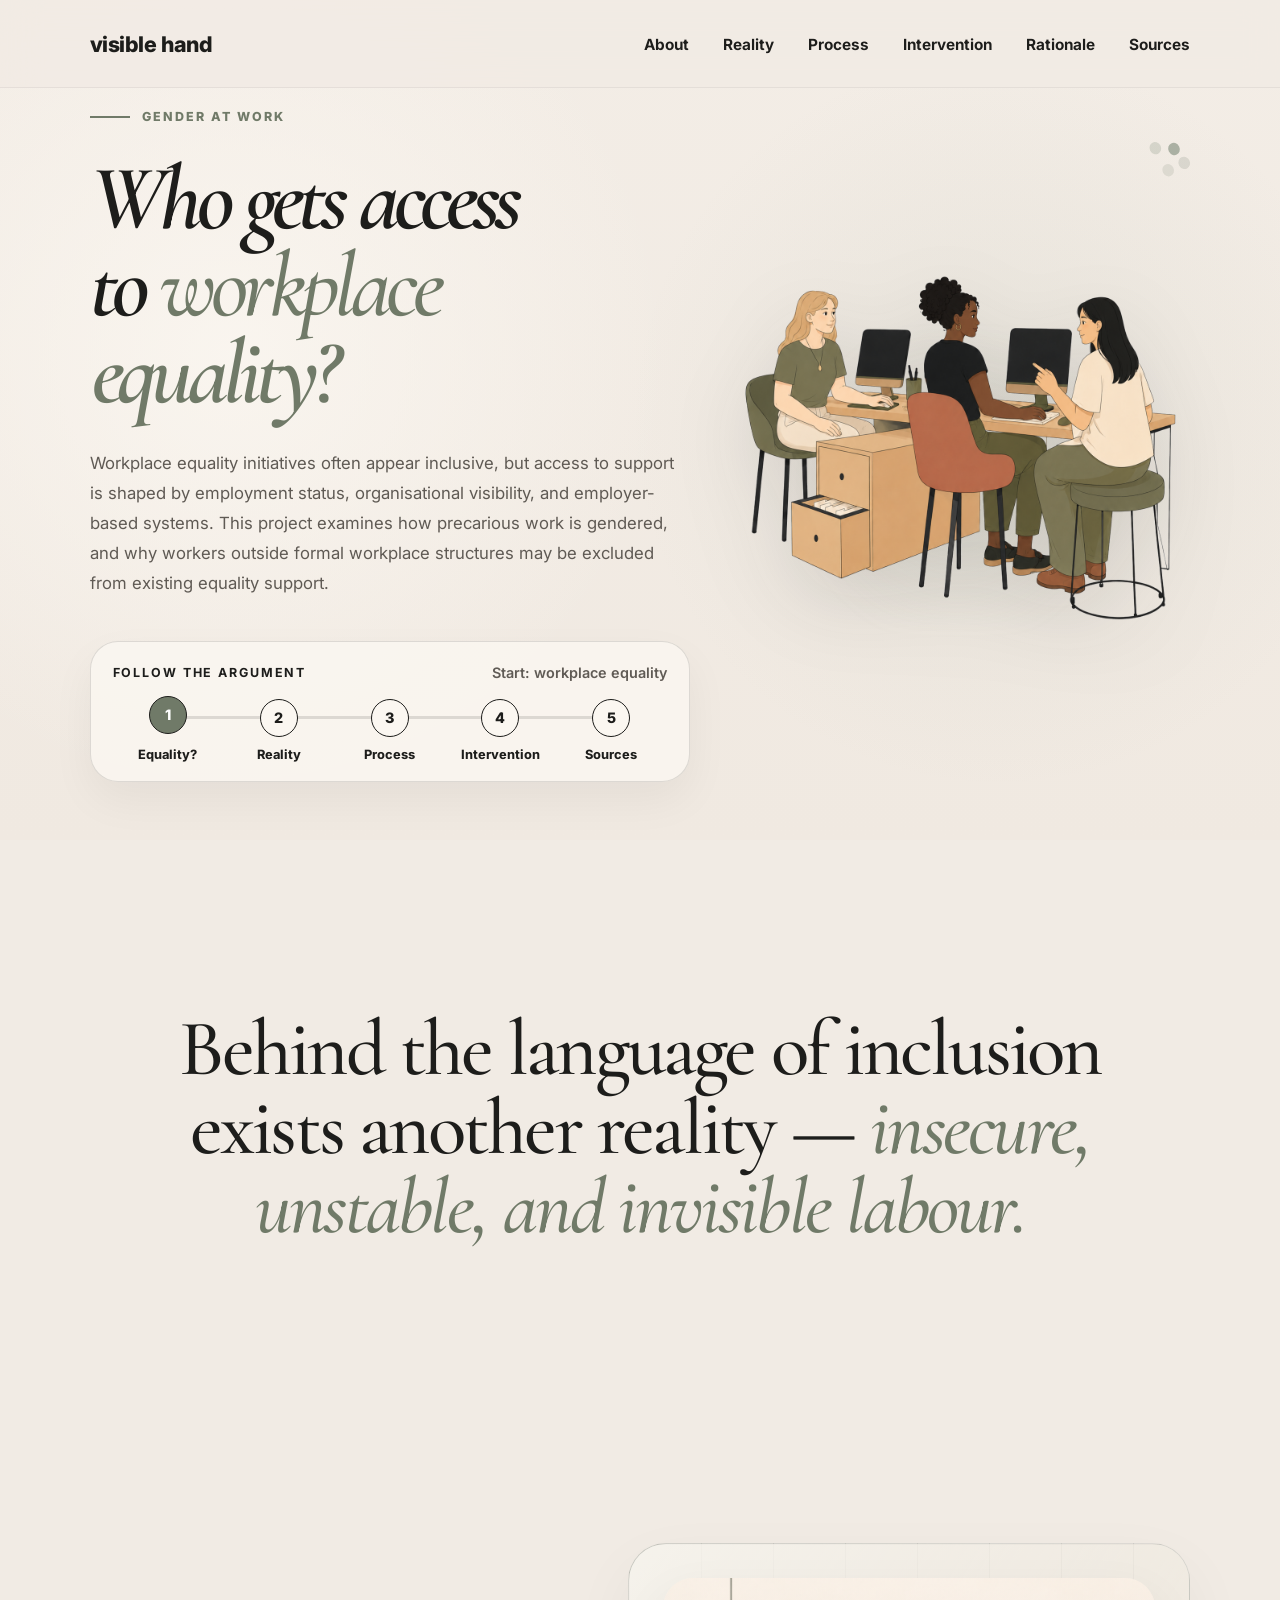
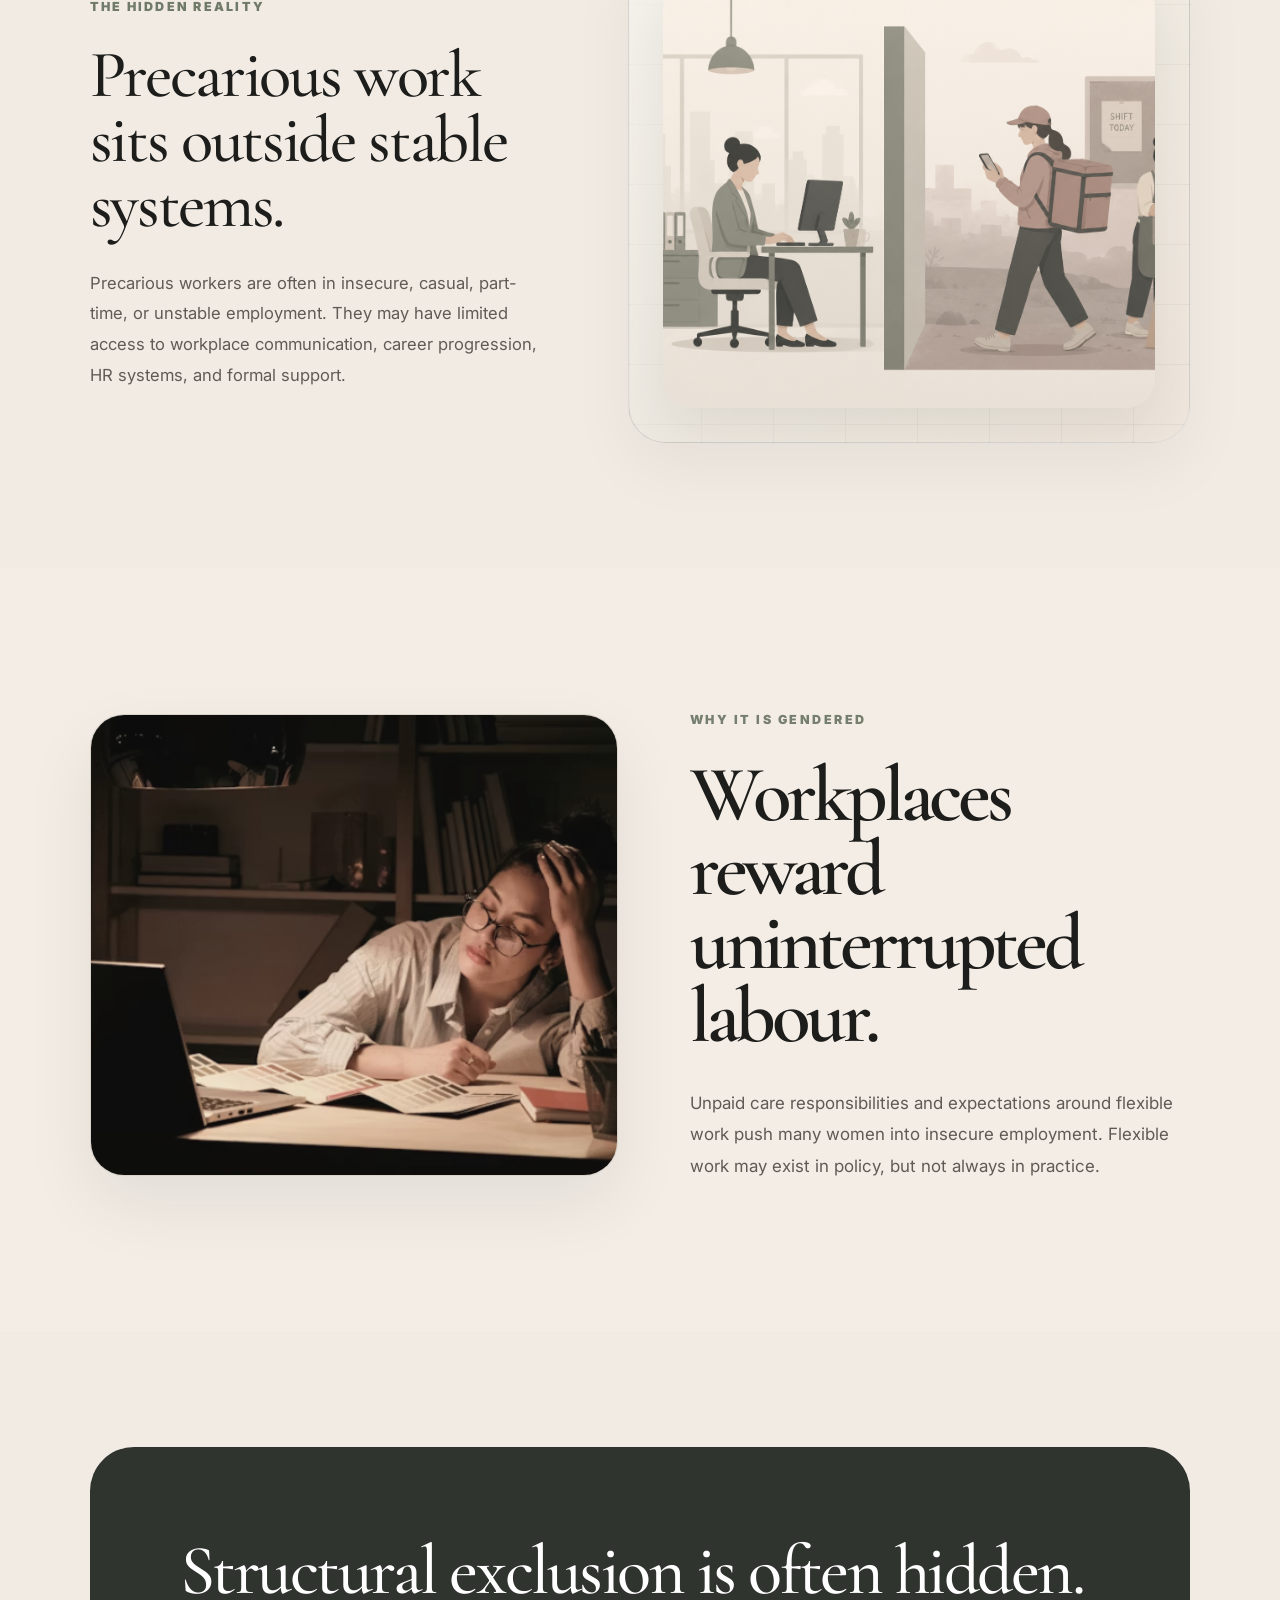
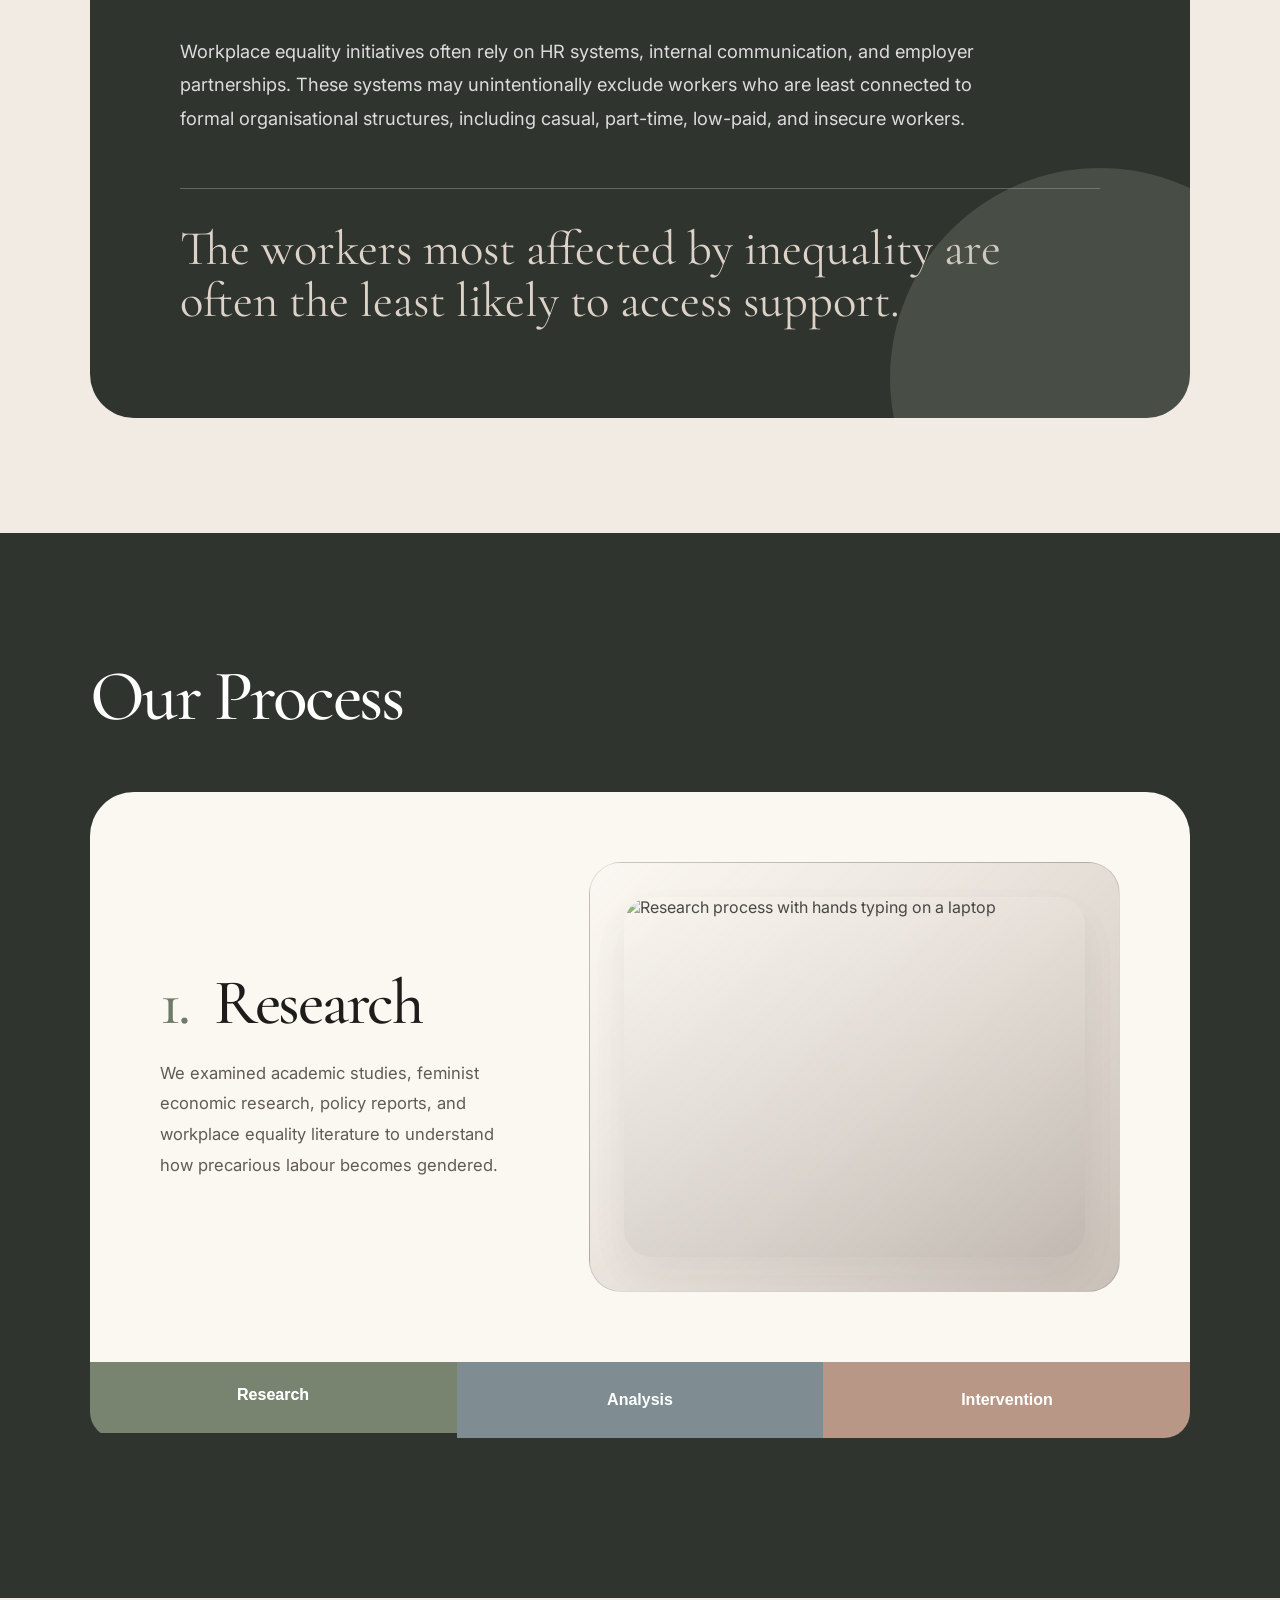
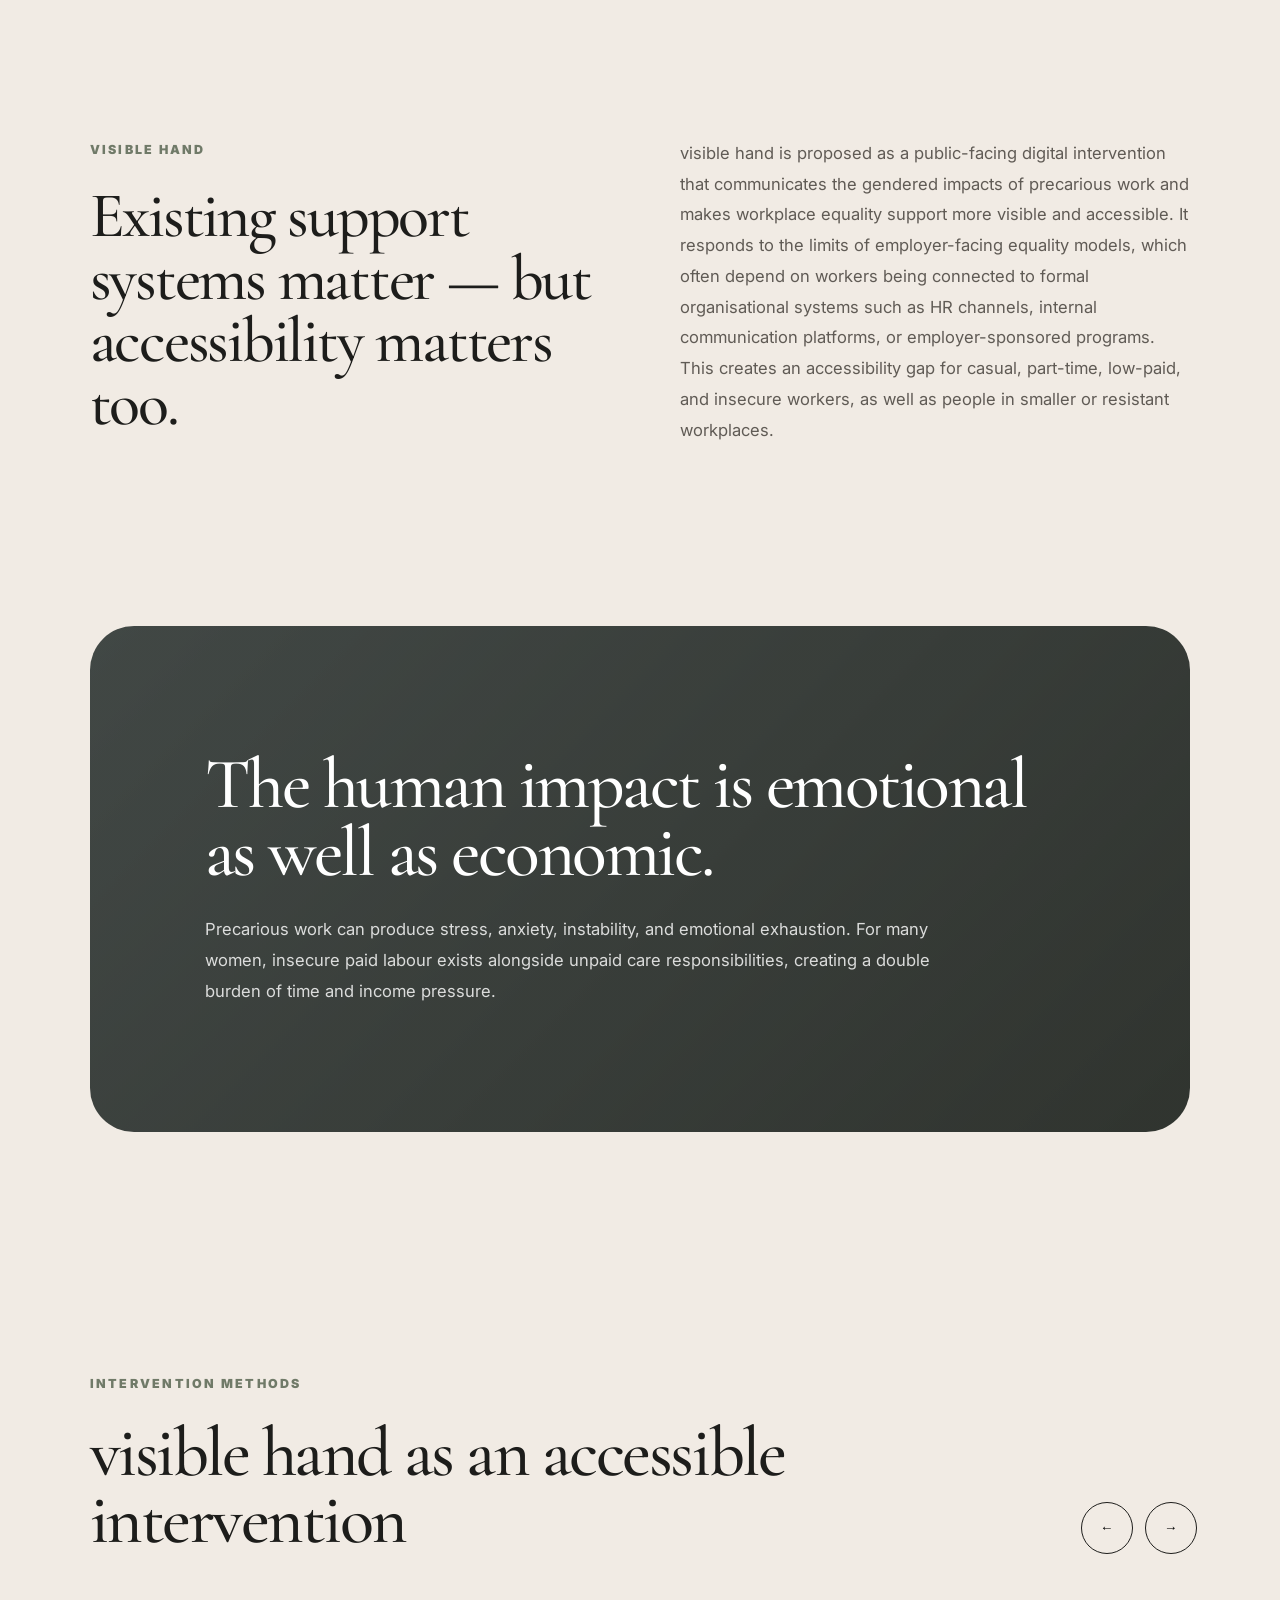
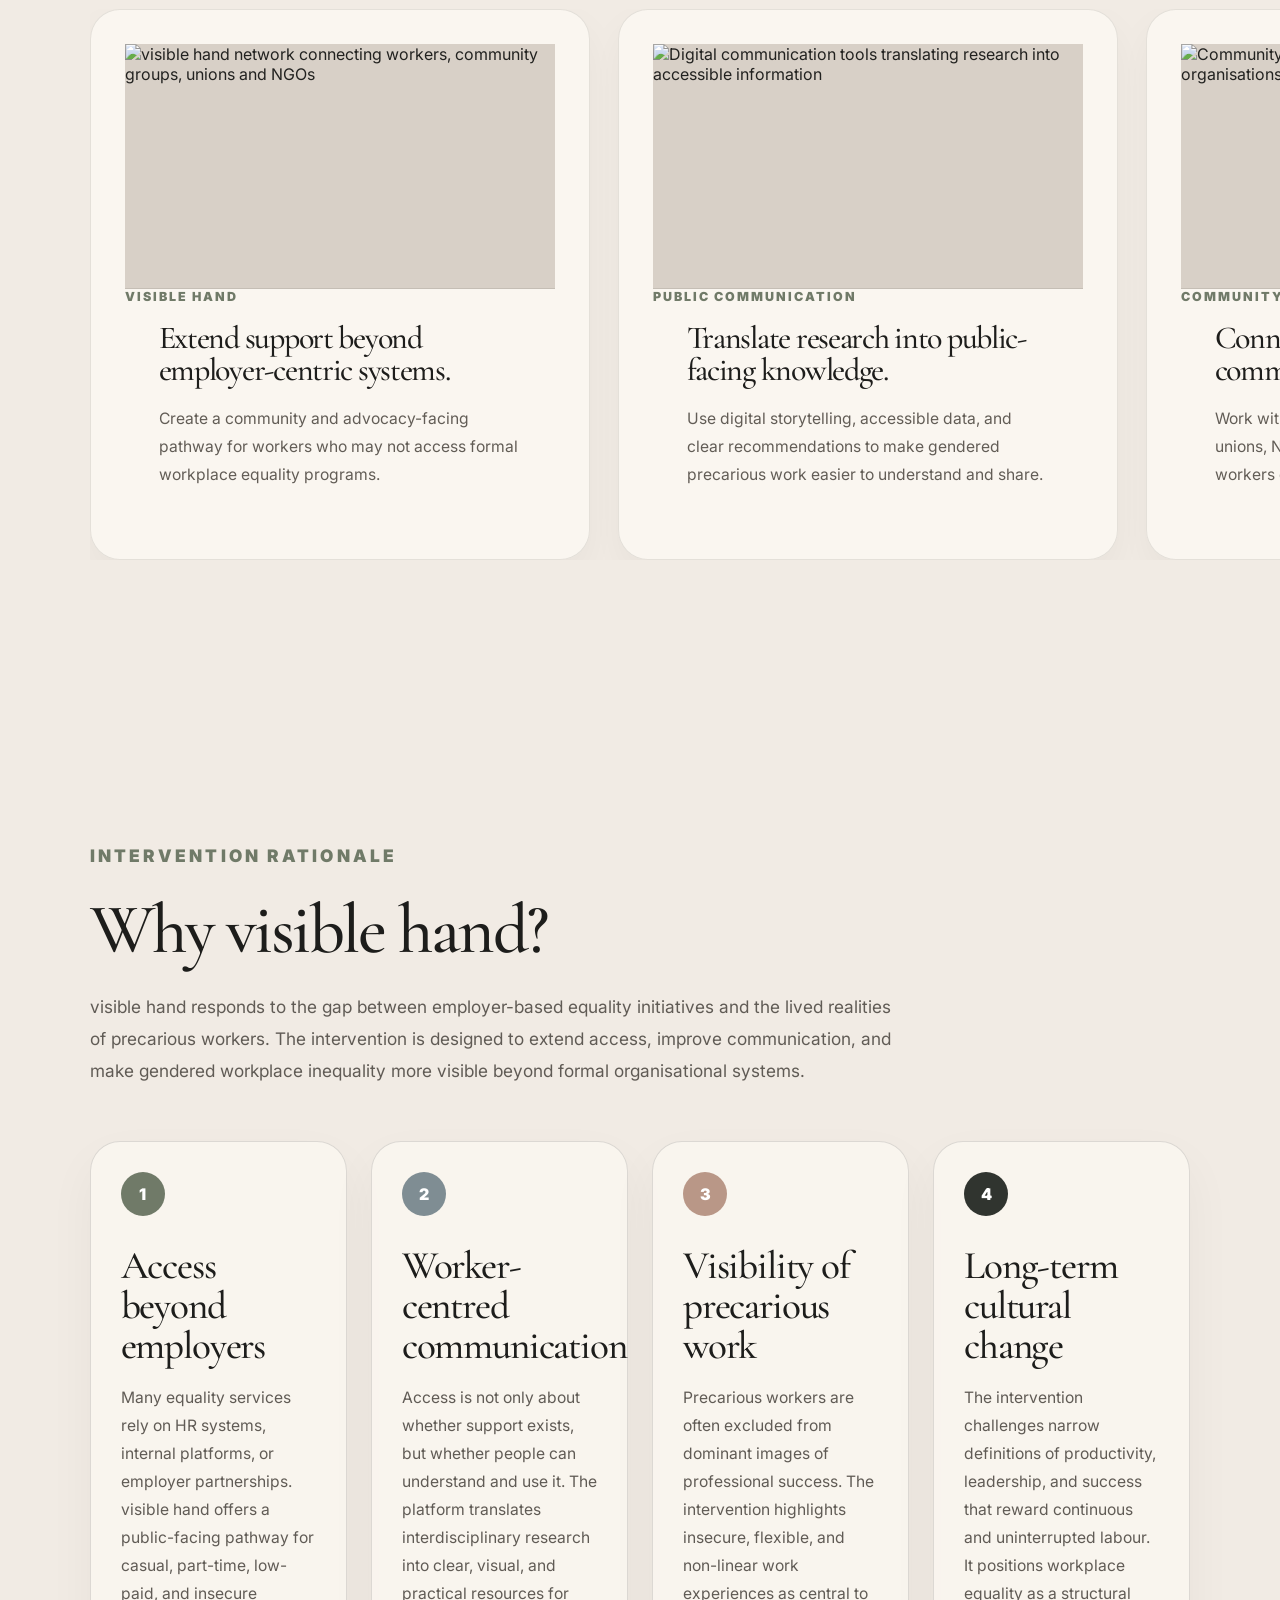
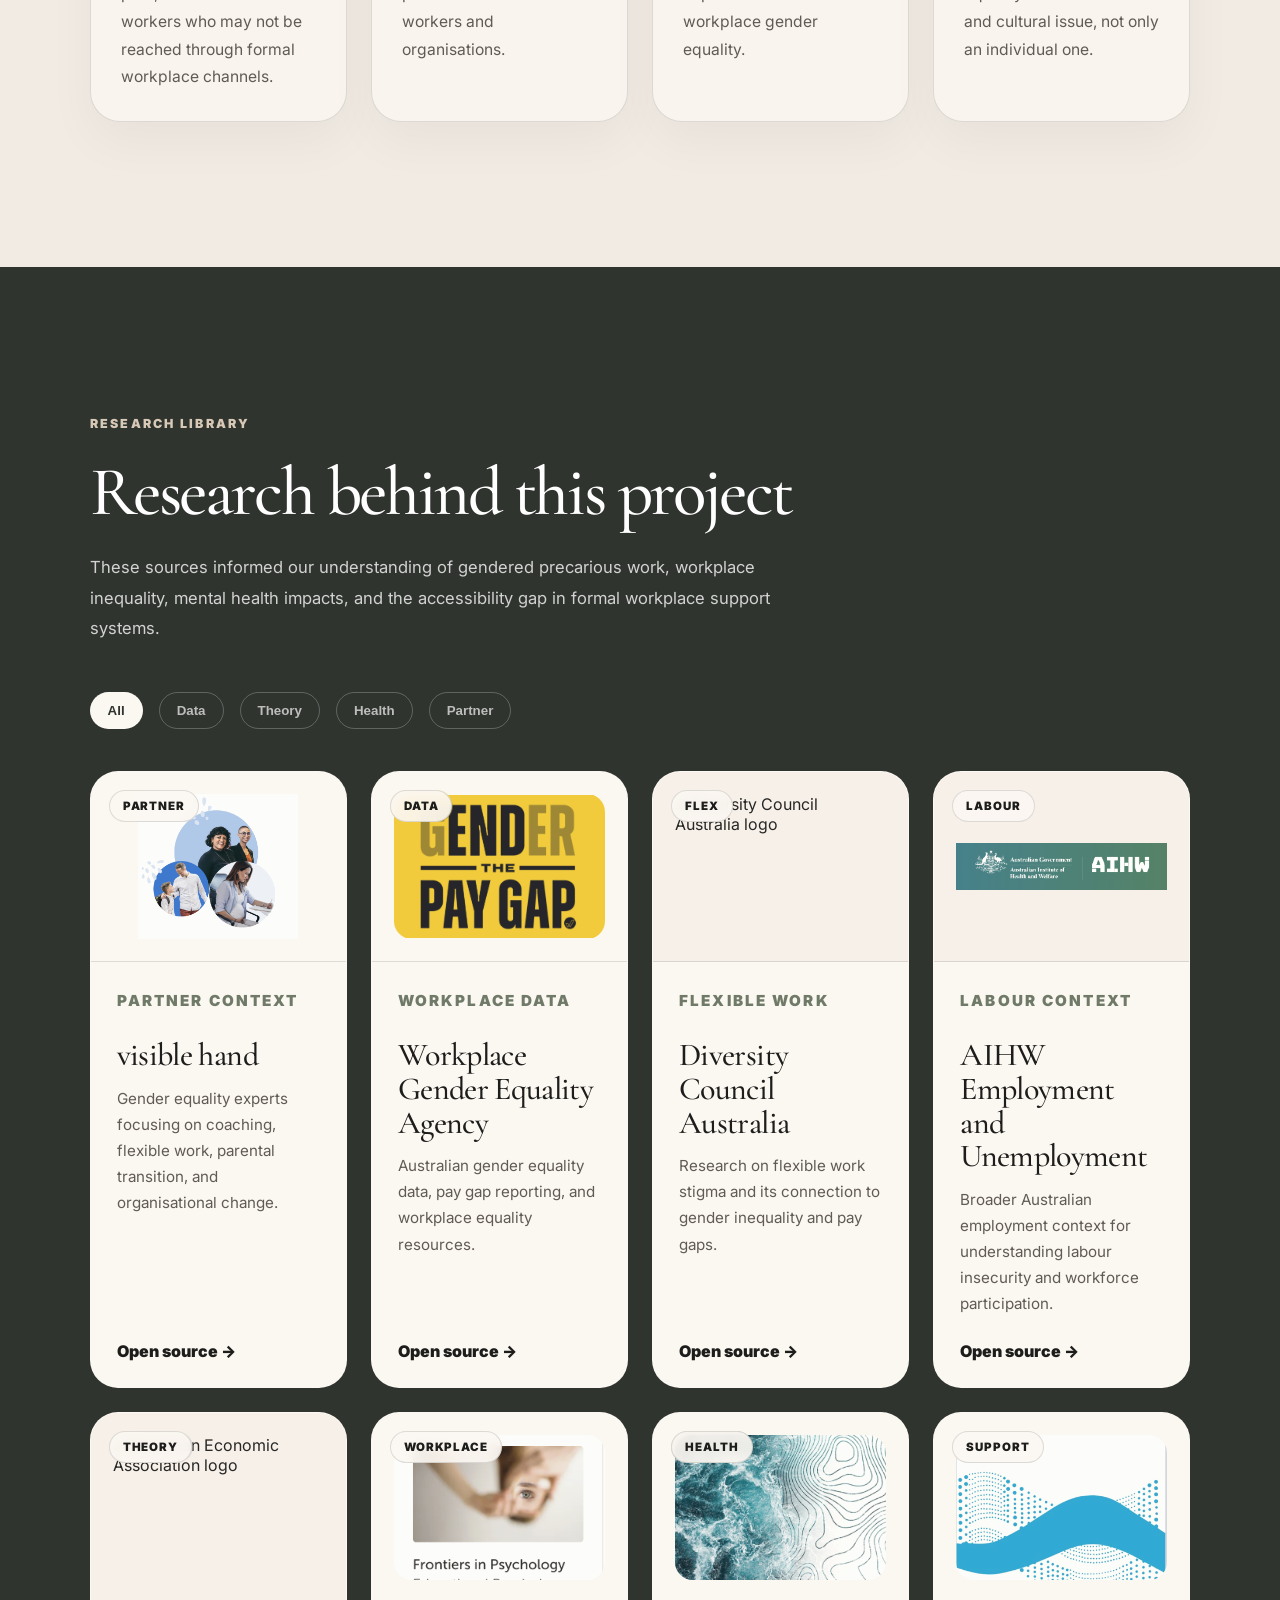
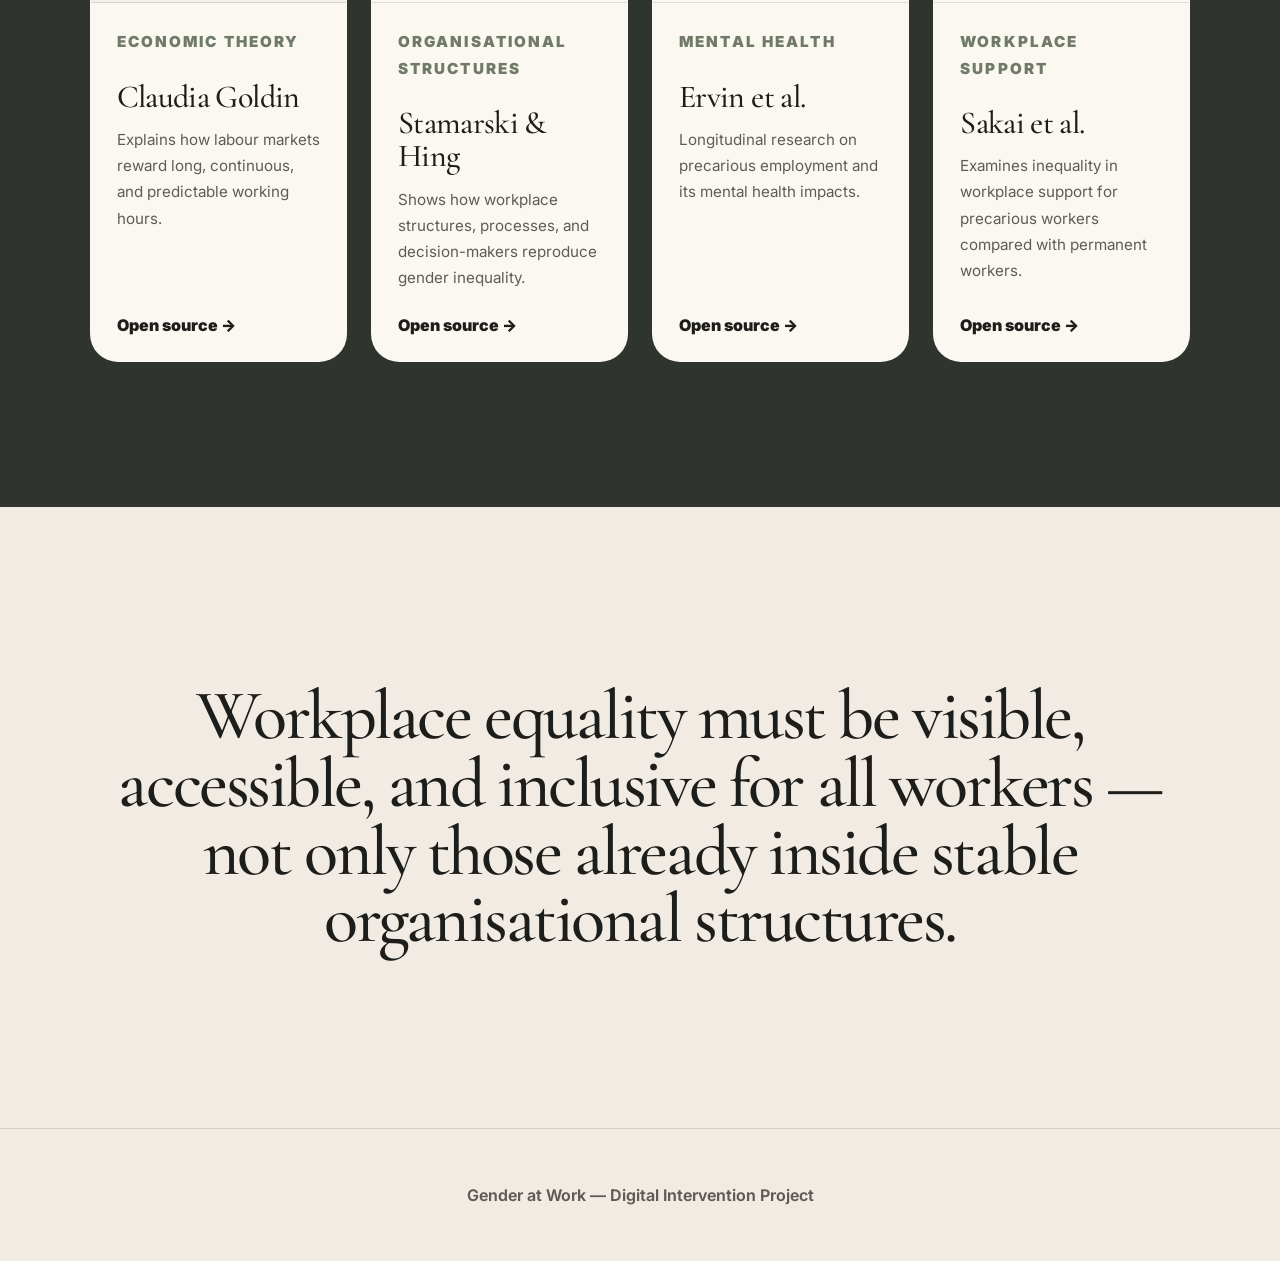
==== commit 4698c04a: "Update index.html" ====
--- a/index.html
+++ b/index.html
@@ -4,7 +4,7 @@
   <meta charset="UTF-8" />
   <meta name="viewport" content="width=device-width, initial-scale=1.0" />
 
-  <title>visual-hand | Gender Equity</title>
+  <title>visible hand | Gender Equity</title>
 
   <link rel="preconnect" href="https://fonts.googleapis.com">
   <link rel="preconnect" href="https://fonts.gstatic.com" crossorigin>
@@ -3208,7 +3208,7 @@
   <div class="page-progress"></div>
 
   <nav>
-    <div class="logo">visual-hand</div>
+    <div class="logo">visible hand</div>
     <ul>
       <li><a href="#illusion">About</a></li>
       <li><a href="#reality">Reality</a></li>
@@ -3349,7 +3349,7 @@
       <div class="stage-copy" id="stage-3">
         <h3><span>3.</span> Intervention</h3>
         <p>
-          We propose visual-hand, a community and advocacy-facing sector that extends support beyond employer-based consultancy. It uses accessible digital communication to reach workers, community organisations, trade unions, NGOs, and workplaces that may sit outside traditional consultancy pathways.
+          We propose visible hand, a community and advocacy-facing sector that extends support beyond employer-based consultancy. It uses accessible digital communication to reach workers, community organisations, trade unions, NGOs, and workplaces that may sit outside traditional consultancy pathways.
         </p>
       </div>
 
@@ -3375,13 +3375,13 @@
 
   <section class="grace fade-up">
     <div>
-      <p class="section-tag">visual-hand</p>
+      <p class="section-tag">visible hand</p>
       <h2>Existing support systems matter — but accessibility matters too.</h2>
     </div>
 
     <div>
       <p>
-        visual-hand is proposed as a public-facing digital intervention that communicates the gendered impacts of precarious work and makes workplace equality support more visible and accessible. It responds to the limits of employer-facing equality models, which often depend on workers being connected to formal organisational systems such as HR channels, internal communication platforms, or employer-sponsored programs. This creates an accessibility gap for casual, part-time, low-paid, and insecure workers, as well as people in smaller or resistant workplaces.
+        visible hand is proposed as a public-facing digital intervention that communicates the gendered impacts of precarious work and makes workplace equality support more visible and accessible. It responds to the limits of employer-facing equality models, which often depend on workers being connected to formal organisational systems such as HR channels, internal communication platforms, or employer-sponsored programs. This creates an accessibility gap for casual, part-time, low-paid, and insecure workers, as well as people in smaller or resistant workplaces.
       </p>
     </div>
   </section>
@@ -3397,7 +3397,7 @@
     <div class="methods-head">
       <div>
         <p class="section-tag">Intervention methods</p>
-        <h2>visual-hand as an accessible intervention</h2>
+        <h2>visible hand as an accessible intervention</h2>
       </div>
 
       <div class="slider-controls">
@@ -3409,8 +3409,8 @@
     <div class="method-slider" id="methodSlider">
       <article class="method-card">
         <div class="method-content">
-          <div class="method-image"><img src="intervention-grace-papers-network.png" alt="visual-hand network connecting workers, community groups, unions and NGOs"></div>
-          <span>visual-hand</span>
+          <div class="method-image"><img src="intervention-grace-papers-network.png" alt="visible hand network connecting workers, community groups, unions and NGOs"></div>
+          <span>visible hand</span>
           <h3>Extend support beyond employer-centric systems.</h3>
           <p>Create a community and advocacy-facing pathway for workers who may not access formal workplace equality programs.</p>
         </div>
@@ -3439,7 +3439,7 @@
           <div class="method-image"><img src="intervention-advocacy.png" alt="Consultancy and community advocacy connected through broader social change"></div>
           <span>Advocacy</span>
           <h3>Build advocacy beyond individual workplace solutions.</h3>
-          <p>Position visual-hand as a tool for education, mobilisation, and broader cultural change around workplace equality.</p>
+          <p>Position visible hand as a tool for education, mobilisation, and broader cultural change around workplace equality.</p>
         </div>
       </article>
     </div>
@@ -3449,9 +3449,9 @@
   <section class="rationale fade-up" id="rationale">
     <div class="rationale-header">
       <p class="section-tag">Intervention Rationale</p>
-      <h2>Why visual-hand?</h2>
+      <h2>Why visible hand?</h2>
       <p>
-        visual-hand responds to the gap between employer-based equality initiatives and the lived realities of precarious workers. The intervention is designed to extend access, improve communication, and make gendered workplace inequality more visible beyond formal organisational systems.
+        visible hand responds to the gap between employer-based equality initiatives and the lived realities of precarious workers. The intervention is designed to extend access, improve communication, and make gendered workplace inequality more visible beyond formal organisational systems.
       </p>
     </div>
 
@@ -3461,7 +3461,7 @@
           <div class="rationale-number">1</div>
           <h3>Access beyond employers</h3>
           <p>
-            Many equality services rely on HR systems, internal platforms, or employer partnerships. visual-hand offers a public-facing pathway for casual, part-time, low-paid, and insecure workers who may not be reached through formal workplace channels.
+            Many equality services rely on HR systems, internal platforms, or employer partnerships. visible hand offers a public-facing pathway for casual, part-time, low-paid, and insecure workers who may not be reached through formal workplace channels.
           </p>
         </div>
       </article>
@@ -3518,10 +3518,10 @@
 
     <div class="sources-grid fade-up">
       <a href="https://gracepapers.com.au/" target="_blank" class="source-card partner">
-        <div class="source-visual has-image grace-visual"><span>Partner</span><img src="resource-grace-papers.png" alt="visual-hand workplace equality visual"></div>
+        <div class="source-visual has-image grace-visual"><span>Partner</span><img src="resource-grace-papers.png" alt="visible hand workplace equality visual"></div>
         <div class="source-content">
           <p class="source-category">Partner Context</p>
-          <h3>visual-hand</h3>
+          <h3>visible hand</h3>
           <p>Gender equality experts focusing on coaching, flexible work, parental transition, and organisational change.</p>
           <span class="read-link">Open source →</span>
         </div>
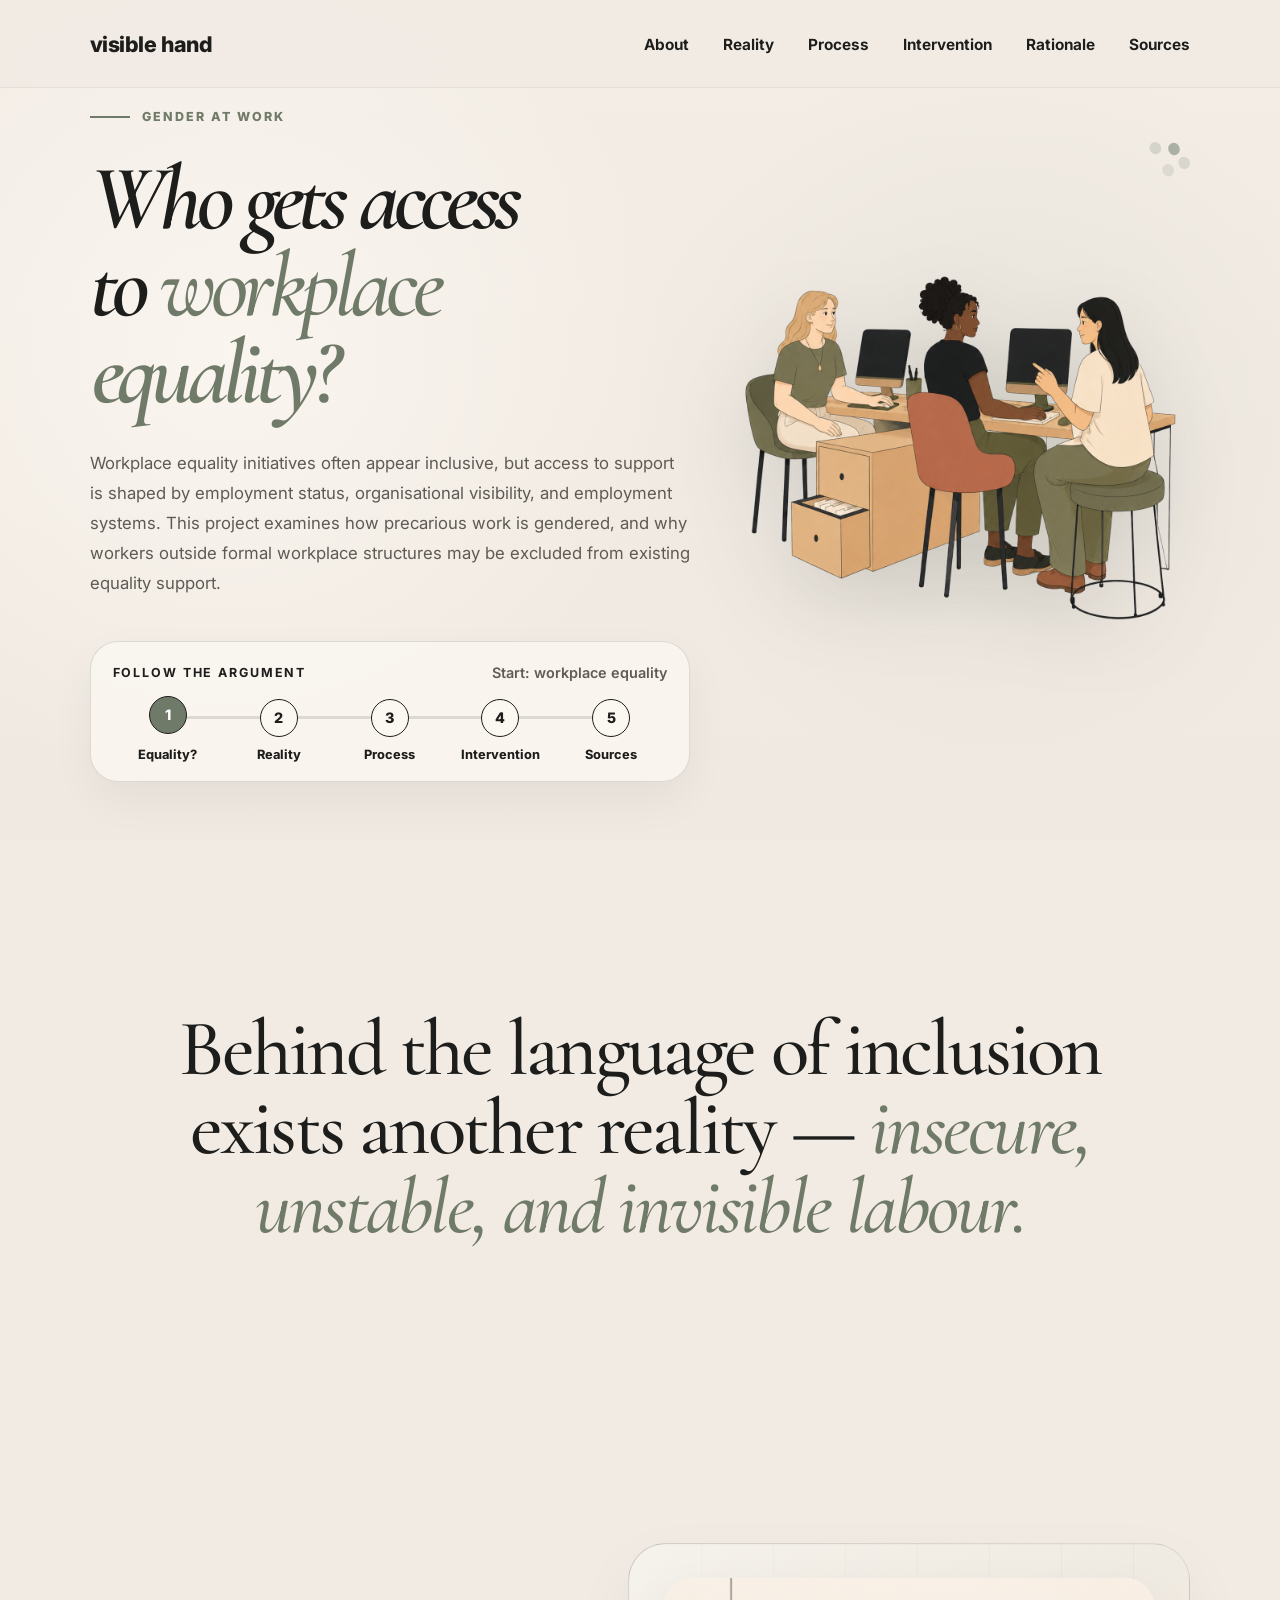
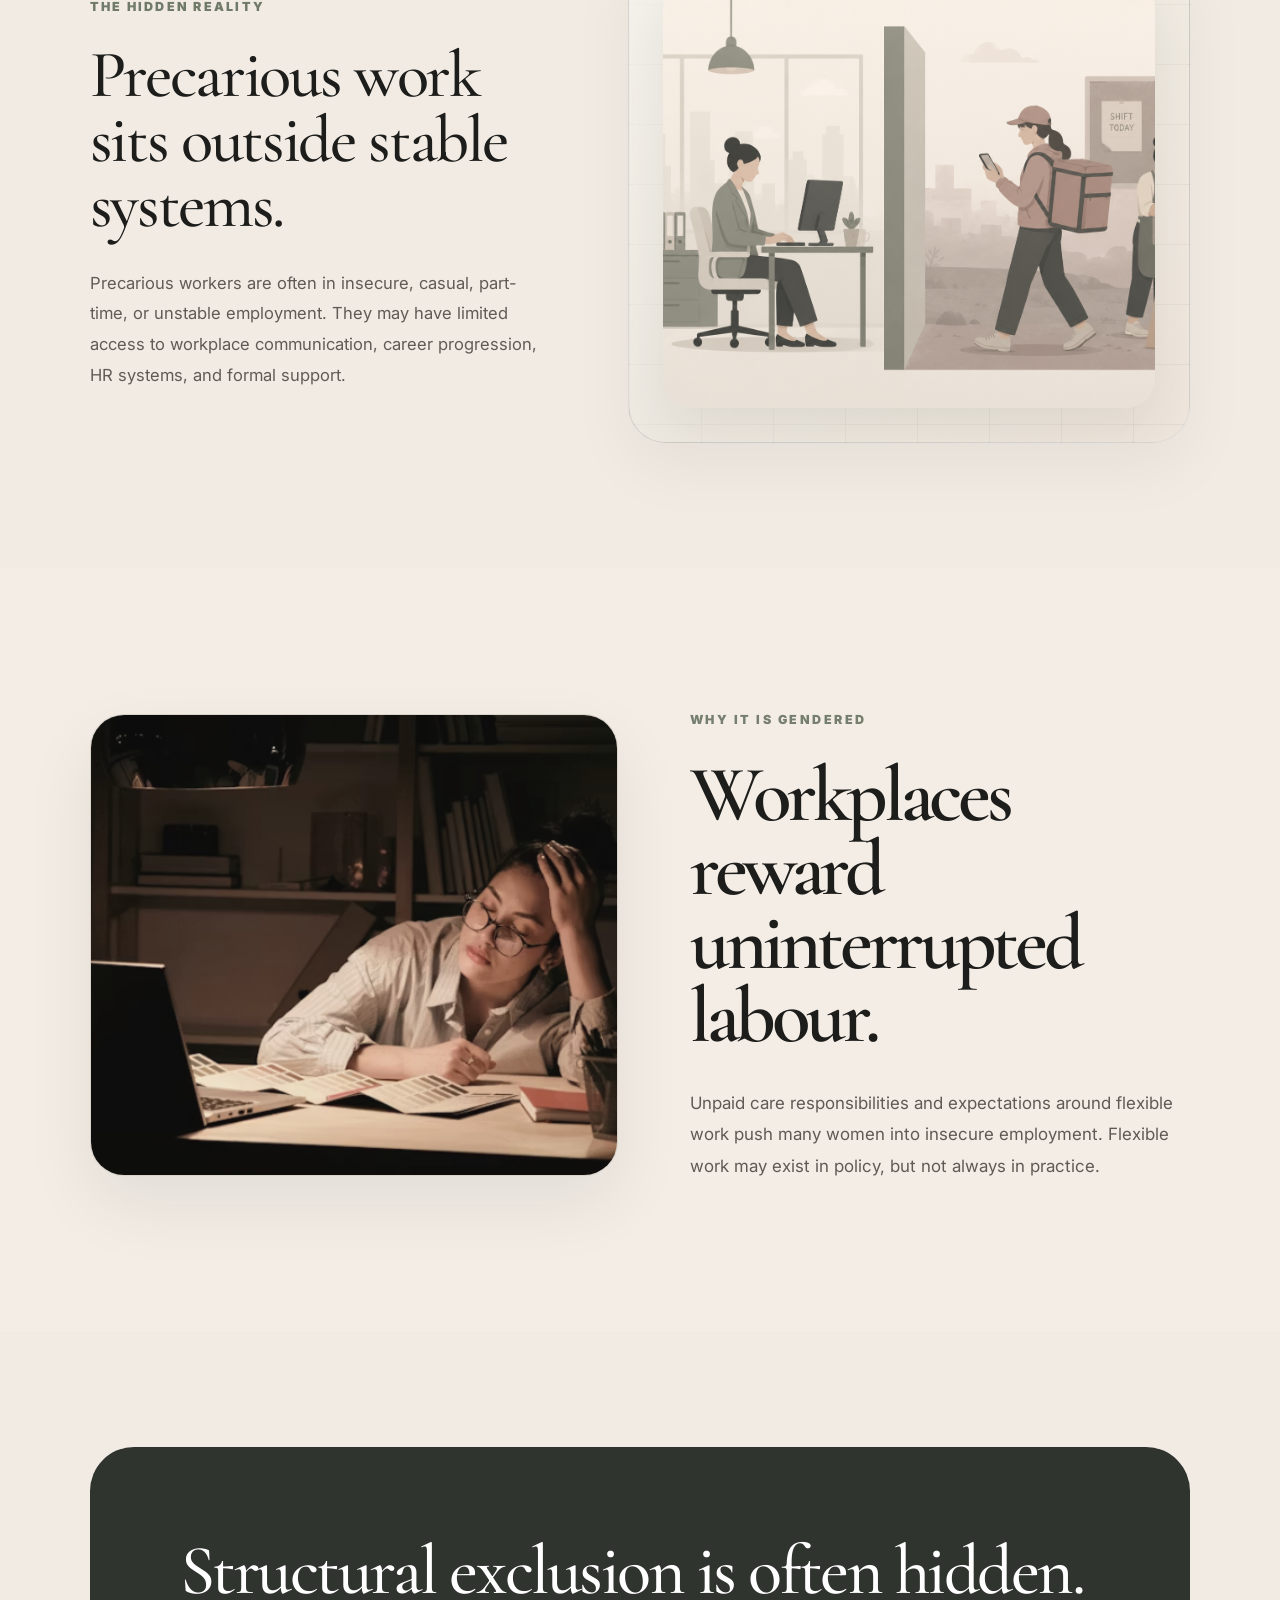
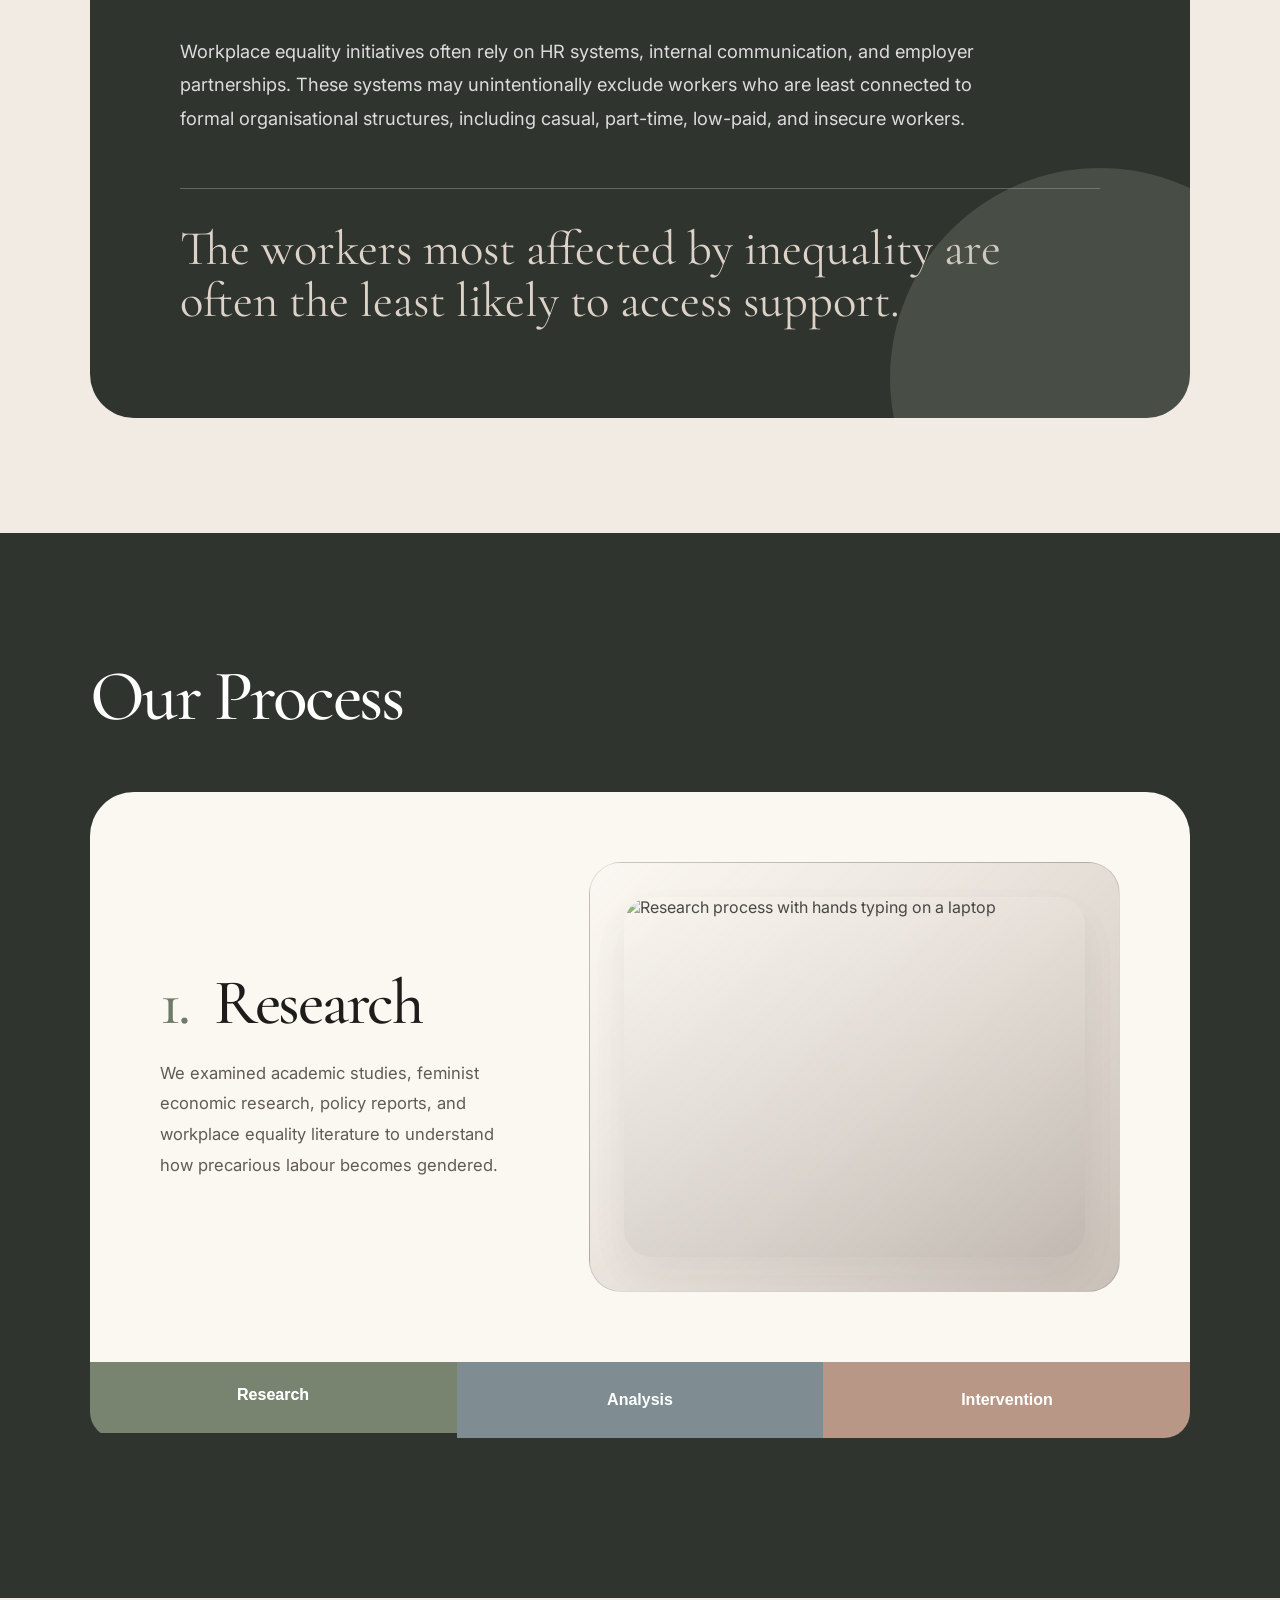
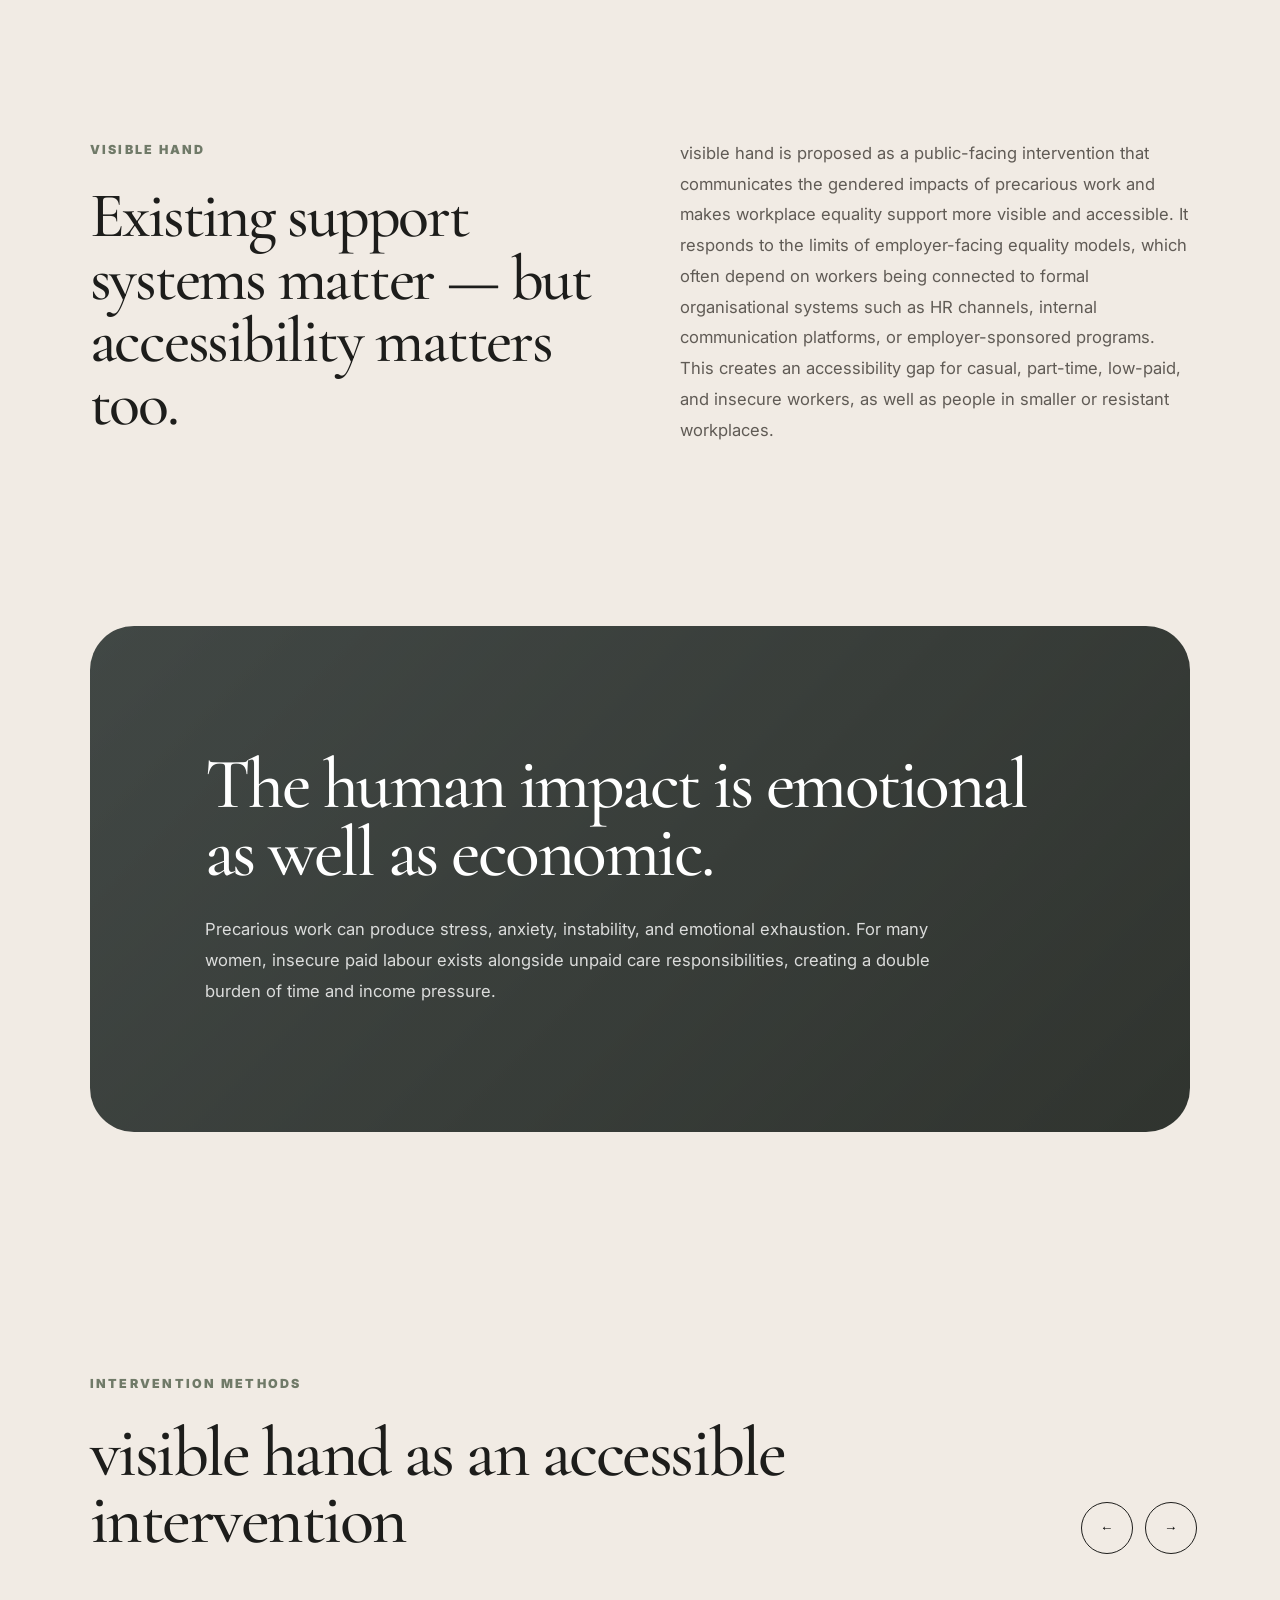
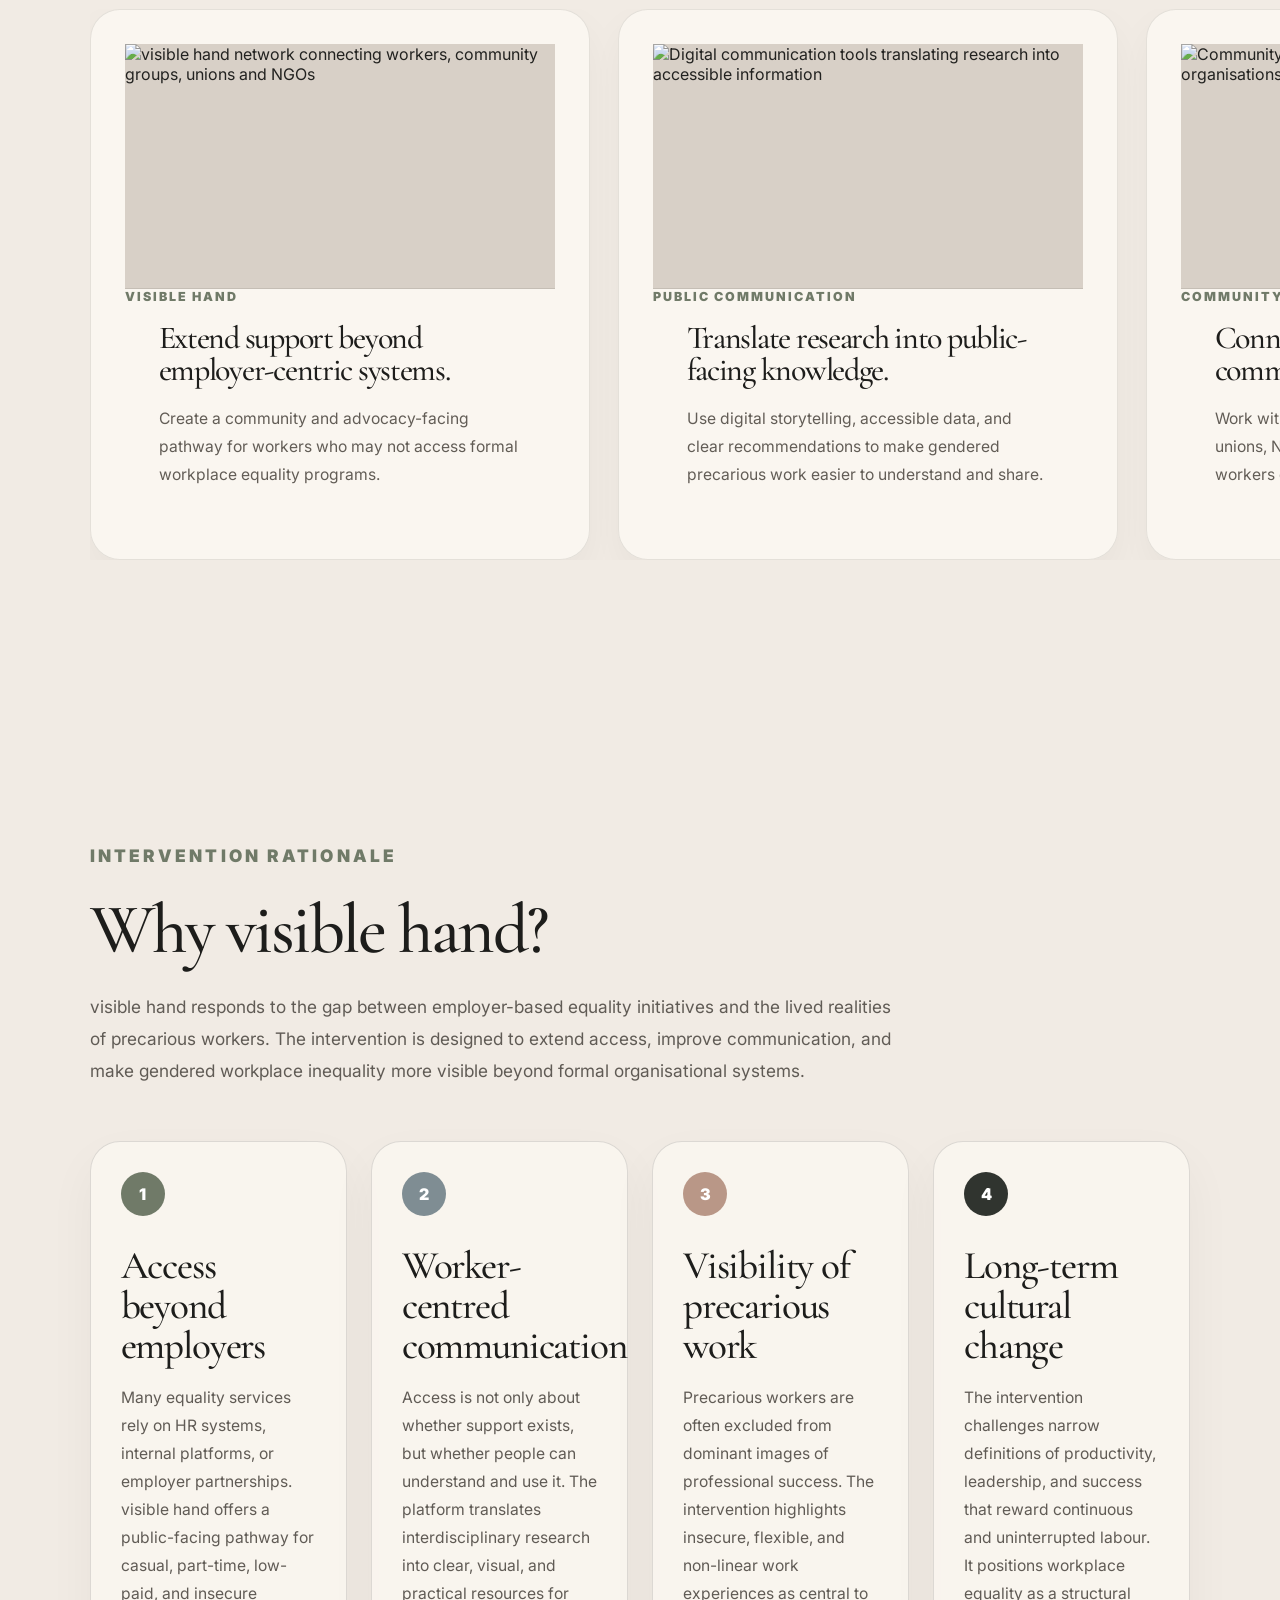
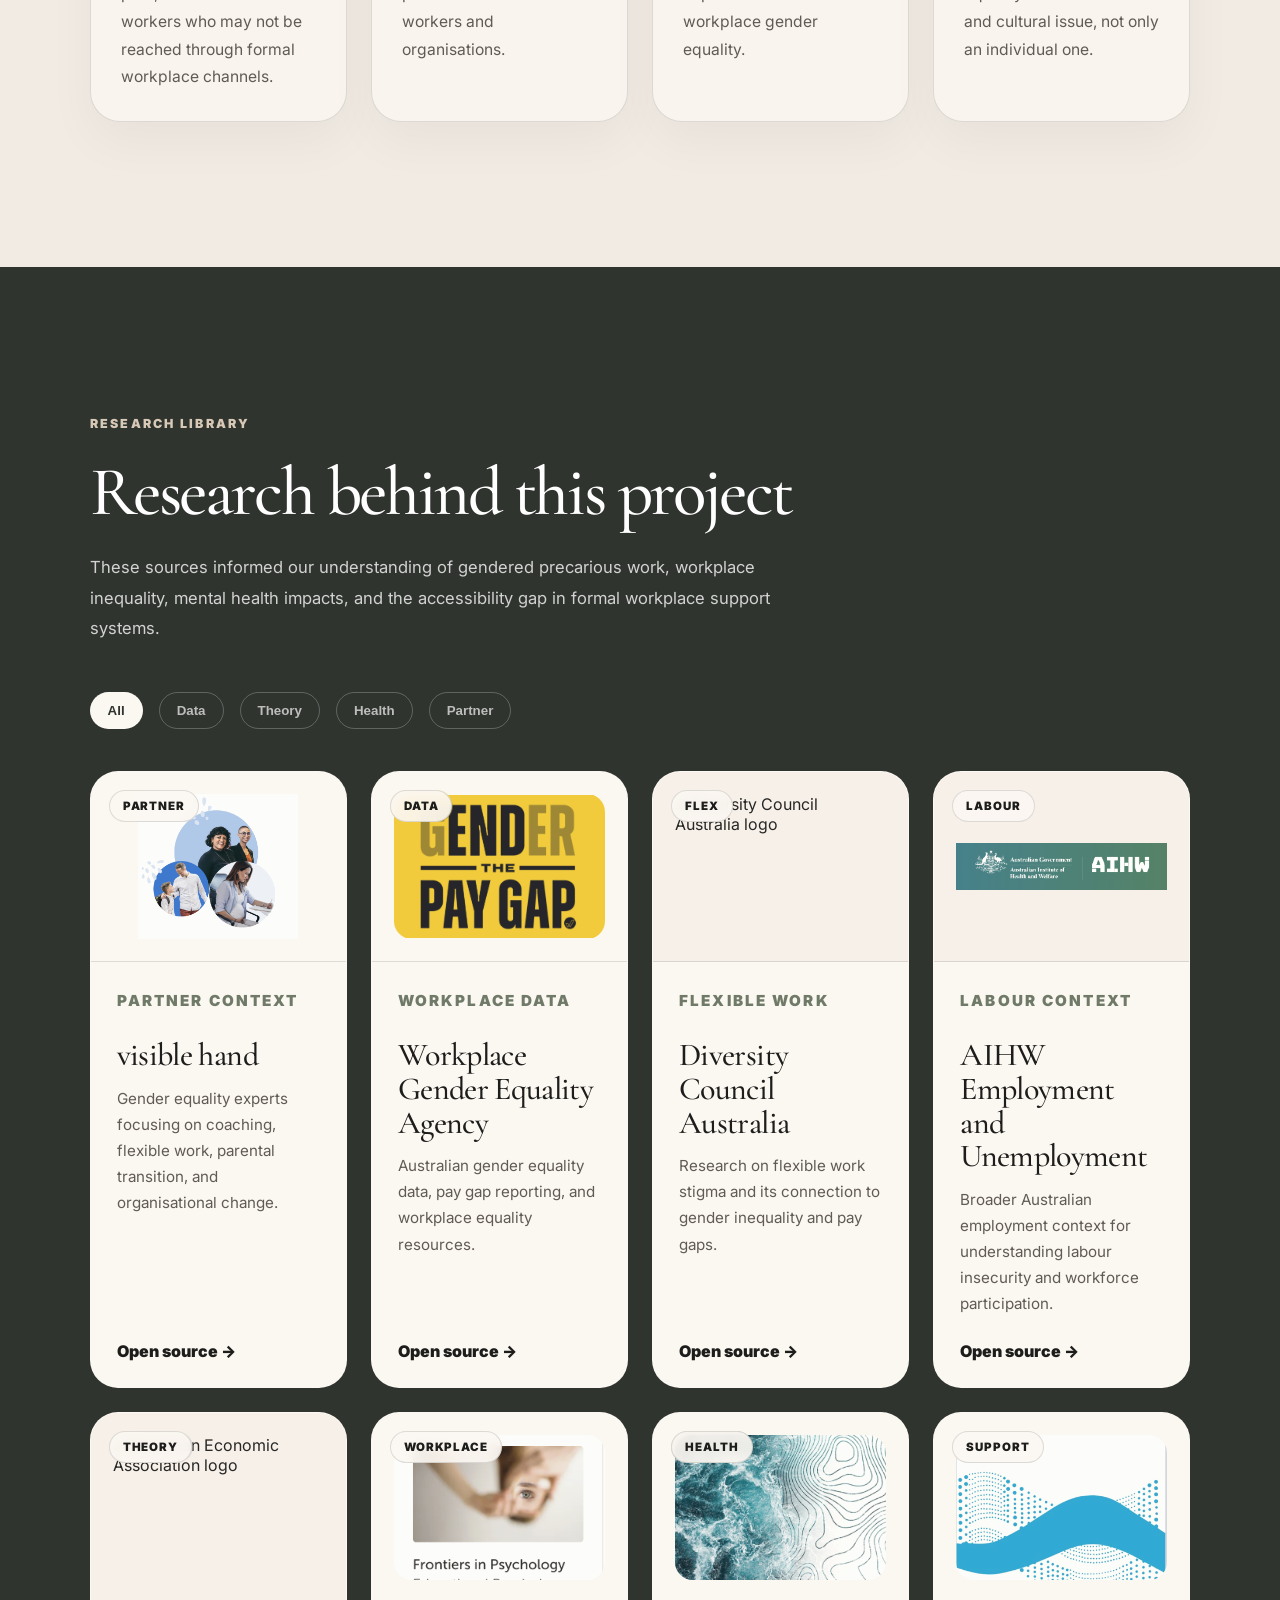
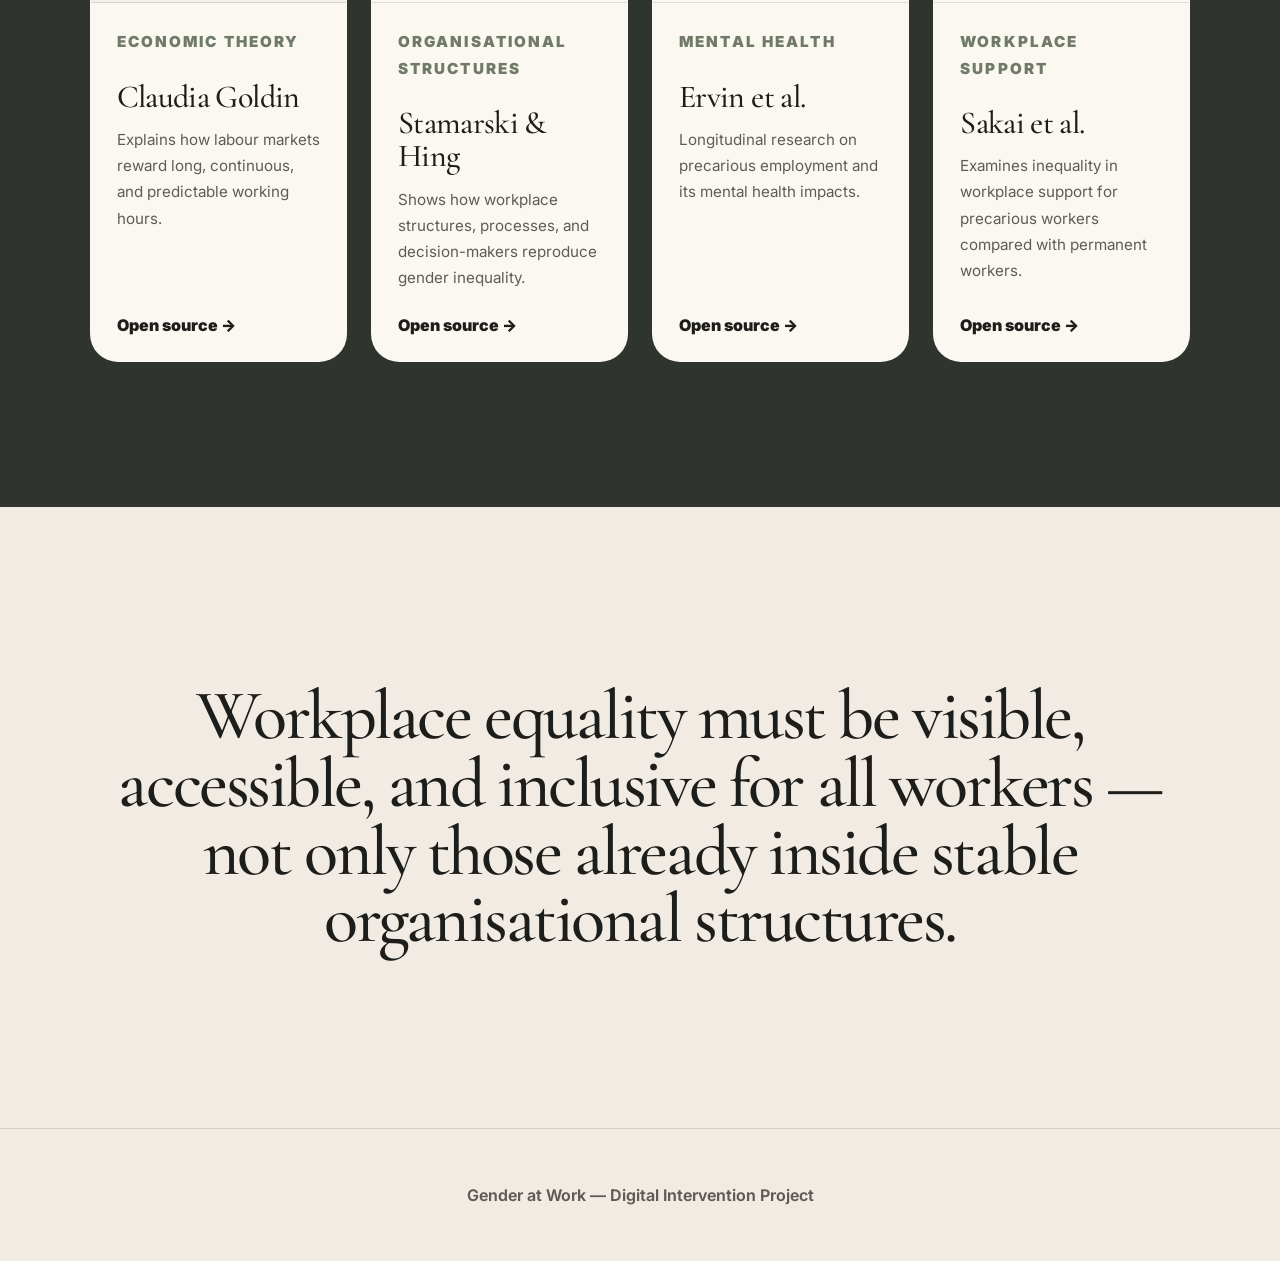
==== commit eadef59b: "Update index.html" ====
--- a/index.html
+++ b/index.html
@@ -3228,7 +3228,7 @@
         <span class="line line-3">equality?</span>
       </h1>
       <p class="hero-description">
-        Workplace equality initiatives often appear inclusive, but access to support is shaped by employment status, organisational visibility, and employer-based systems. This project examines how precarious work is gendered, and why workers outside formal workplace structures may be excluded from existing equality support.
+        Workplace equality initiatives often appear inclusive, but access to support is shaped by employment status, organisational visibility, and employment systems. This project examines how precarious work is gendered, and why workers outside formal workplace structures may be excluded from existing equality support.
       </p>
 
       <div class="journey-progress">
@@ -3342,14 +3342,14 @@
       <div class="stage-copy" id="stage-2">
         <h3><span>2.</span> Analysis</h3>
         <p>
-          We identified a key gap: equality initiatives often appear inclusive, but their delivery depends on stable employer systems that precarious workers may not access.
+          We identified a key gap: equality initiatives often appear inclusive, but their delivery depends on stable employment systems that precarious workers may not access.
         </p>
       </div>
 
       <div class="stage-copy" id="stage-3">
         <h3><span>3.</span> Intervention</h3>
         <p>
-          We propose visible hand, a community and advocacy-facing sector that extends support beyond employer-based consultancy. It uses accessible digital communication to reach workers, community organisations, trade unions, NGOs, and workplaces that may sit outside traditional consultancy pathways.
+          We propose visible hand, a community and advocacy-facing sector that extends support beyond employer-based consultancy. It uses accessible communication to reach workers, community organisations, trade unions, NGOs, and workplaces that may sit outside traditional consultancy pathways.
         </p>
       </div>
 
@@ -3381,7 +3381,7 @@
 
     <div>
       <p>
-        visible hand is proposed as a public-facing digital intervention that communicates the gendered impacts of precarious work and makes workplace equality support more visible and accessible. It responds to the limits of employer-facing equality models, which often depend on workers being connected to formal organisational systems such as HR channels, internal communication platforms, or employer-sponsored programs. This creates an accessibility gap for casual, part-time, low-paid, and insecure workers, as well as people in smaller or resistant workplaces.
+        visible hand is proposed as a public-facing intervention that communicates the gendered impacts of precarious work and makes workplace equality support more visible and accessible. It responds to the limits of employer-facing equality models, which often depend on workers being connected to formal organisational systems such as HR channels, internal communication platforms, or employer-sponsored programs. This creates an accessibility gap for casual, part-time, low-paid, and insecure workers, as well as people in smaller or resistant workplaces.
       </p>
     </div>
   </section>
@@ -3430,7 +3430,7 @@
           <div class="method-image"><img src="intervention-community-partnerships.png" alt="Community partnership meeting with workers and organisations"></div>
           <span>Community partnerships</span>
           <h3>Connect support through community-based networks.</h3>
-          <p>Work with community organisations, trade unions, NGOs, and advocacy groups to reach workers outside stable employer systems.</p>
+          <p>Work with community organisations, trade unions, NGOs, and advocacy groups to reach workers outside stable employment systems.</p>
         </div>
       </article>
 
